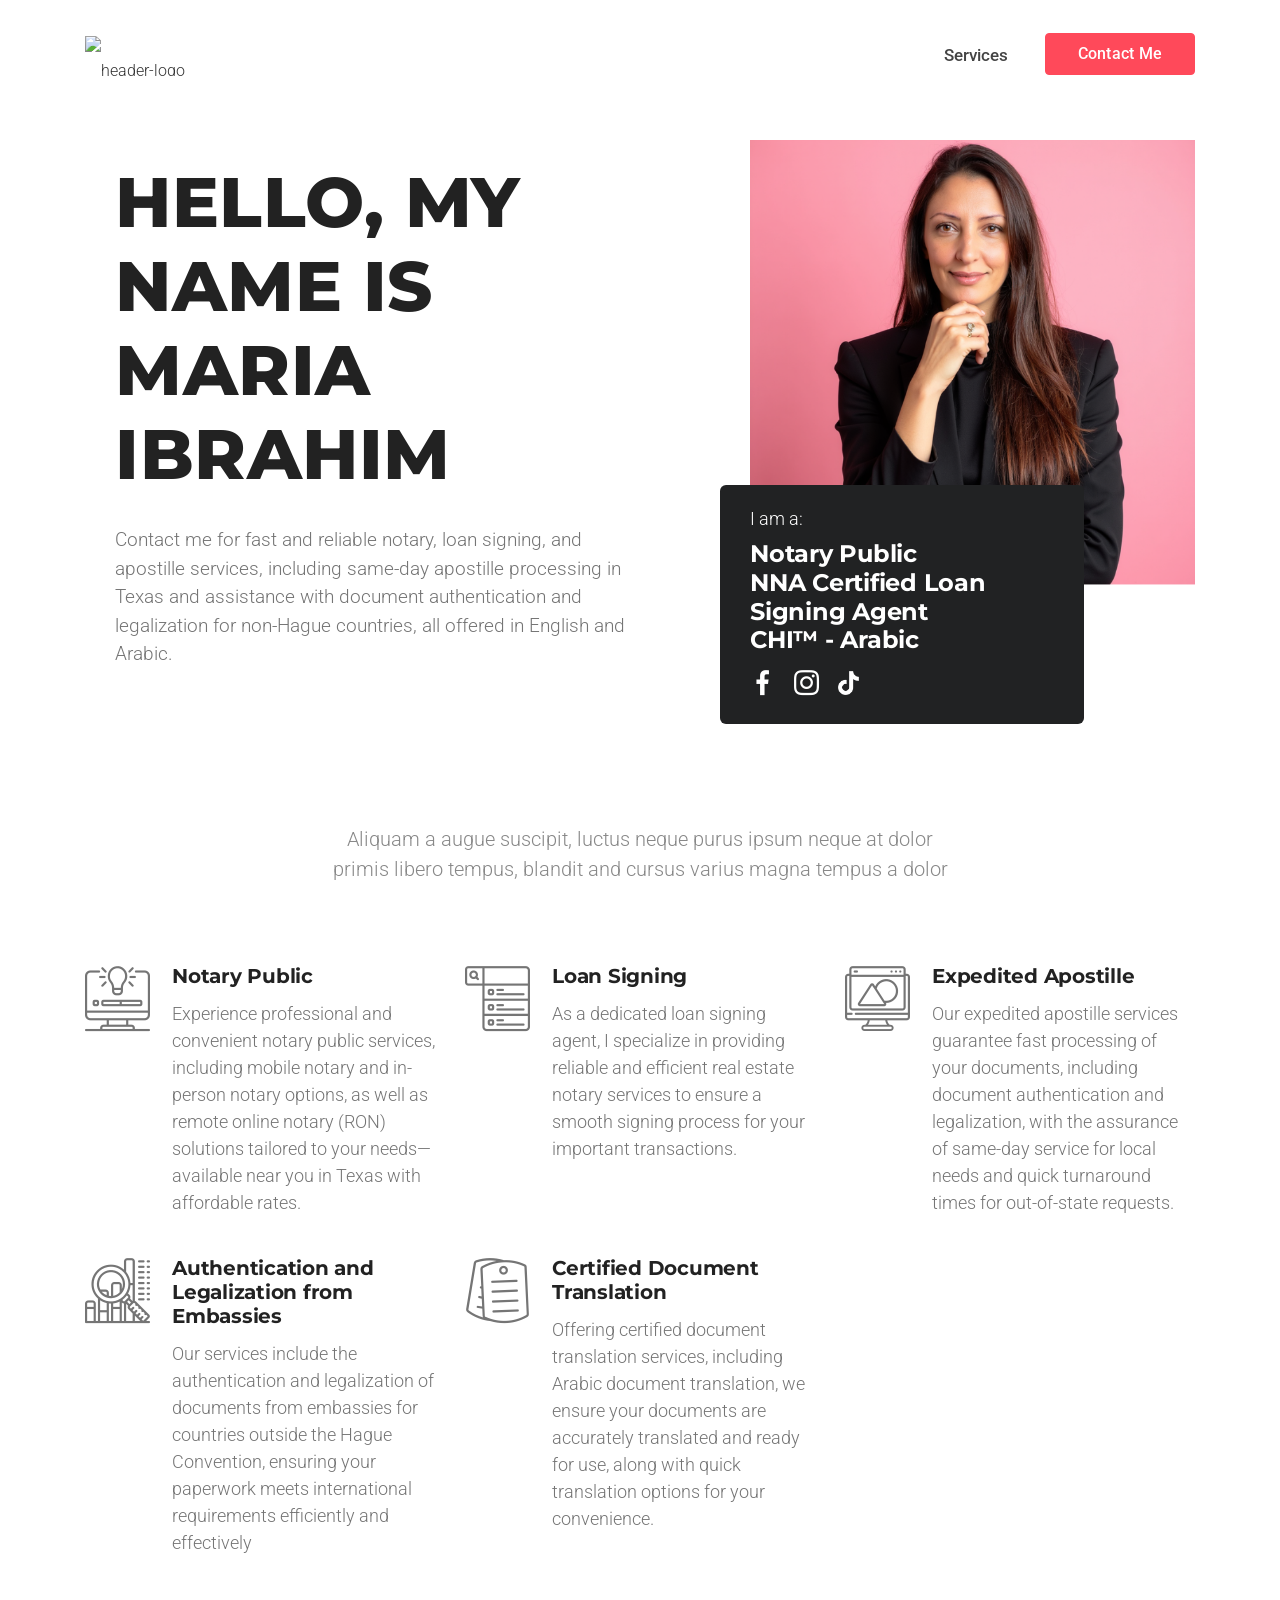
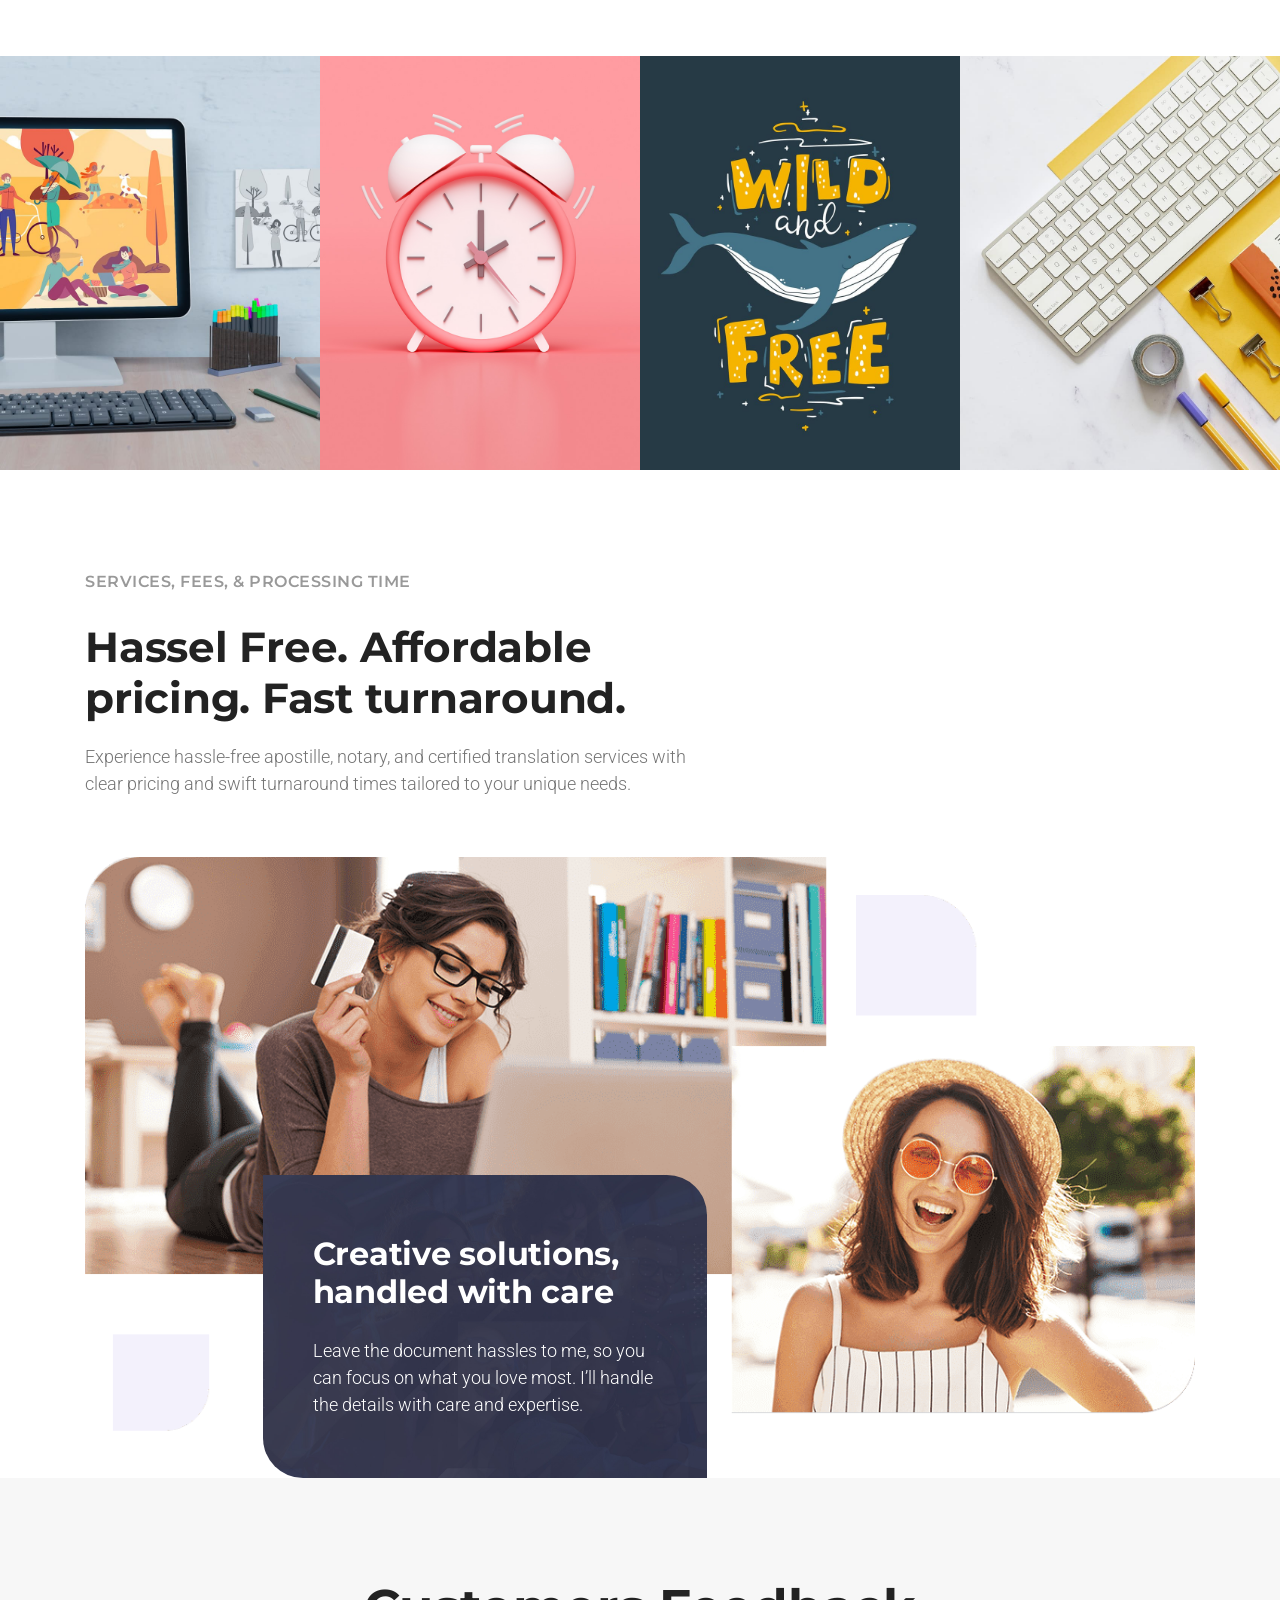
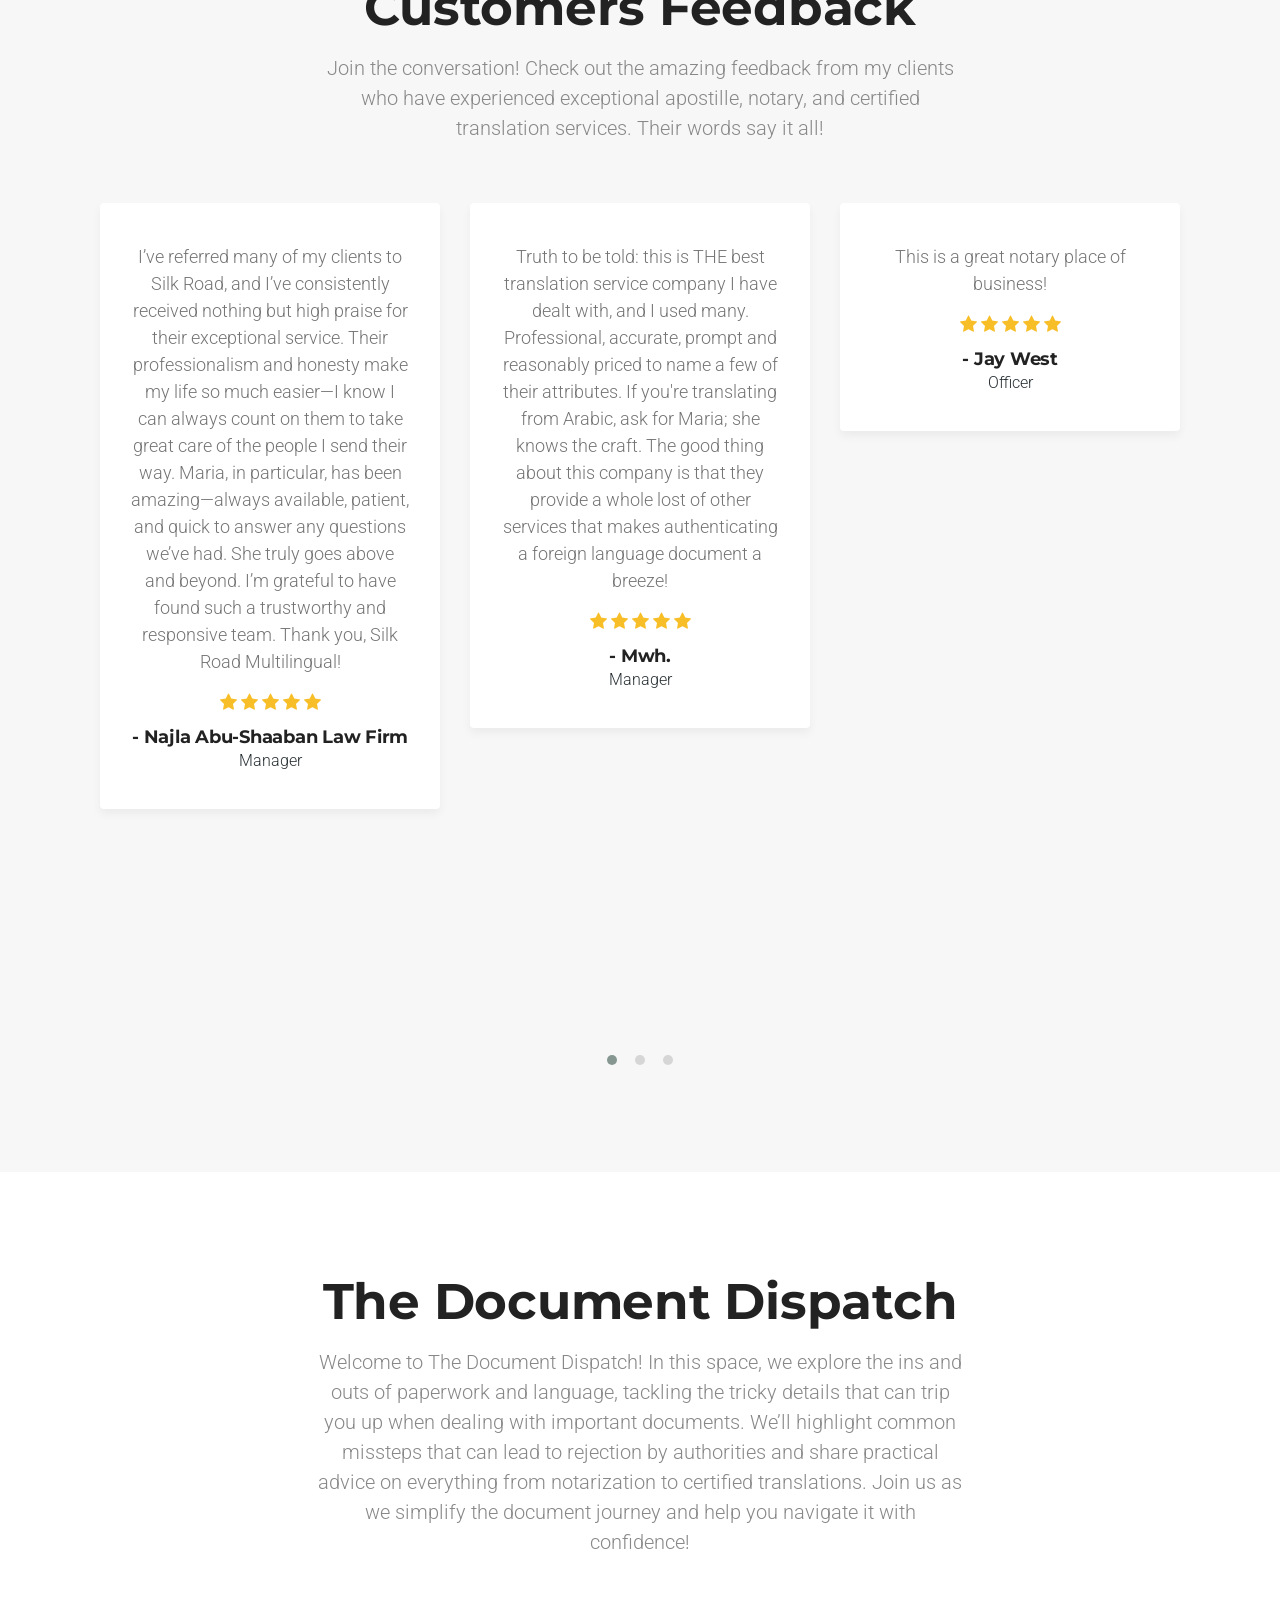
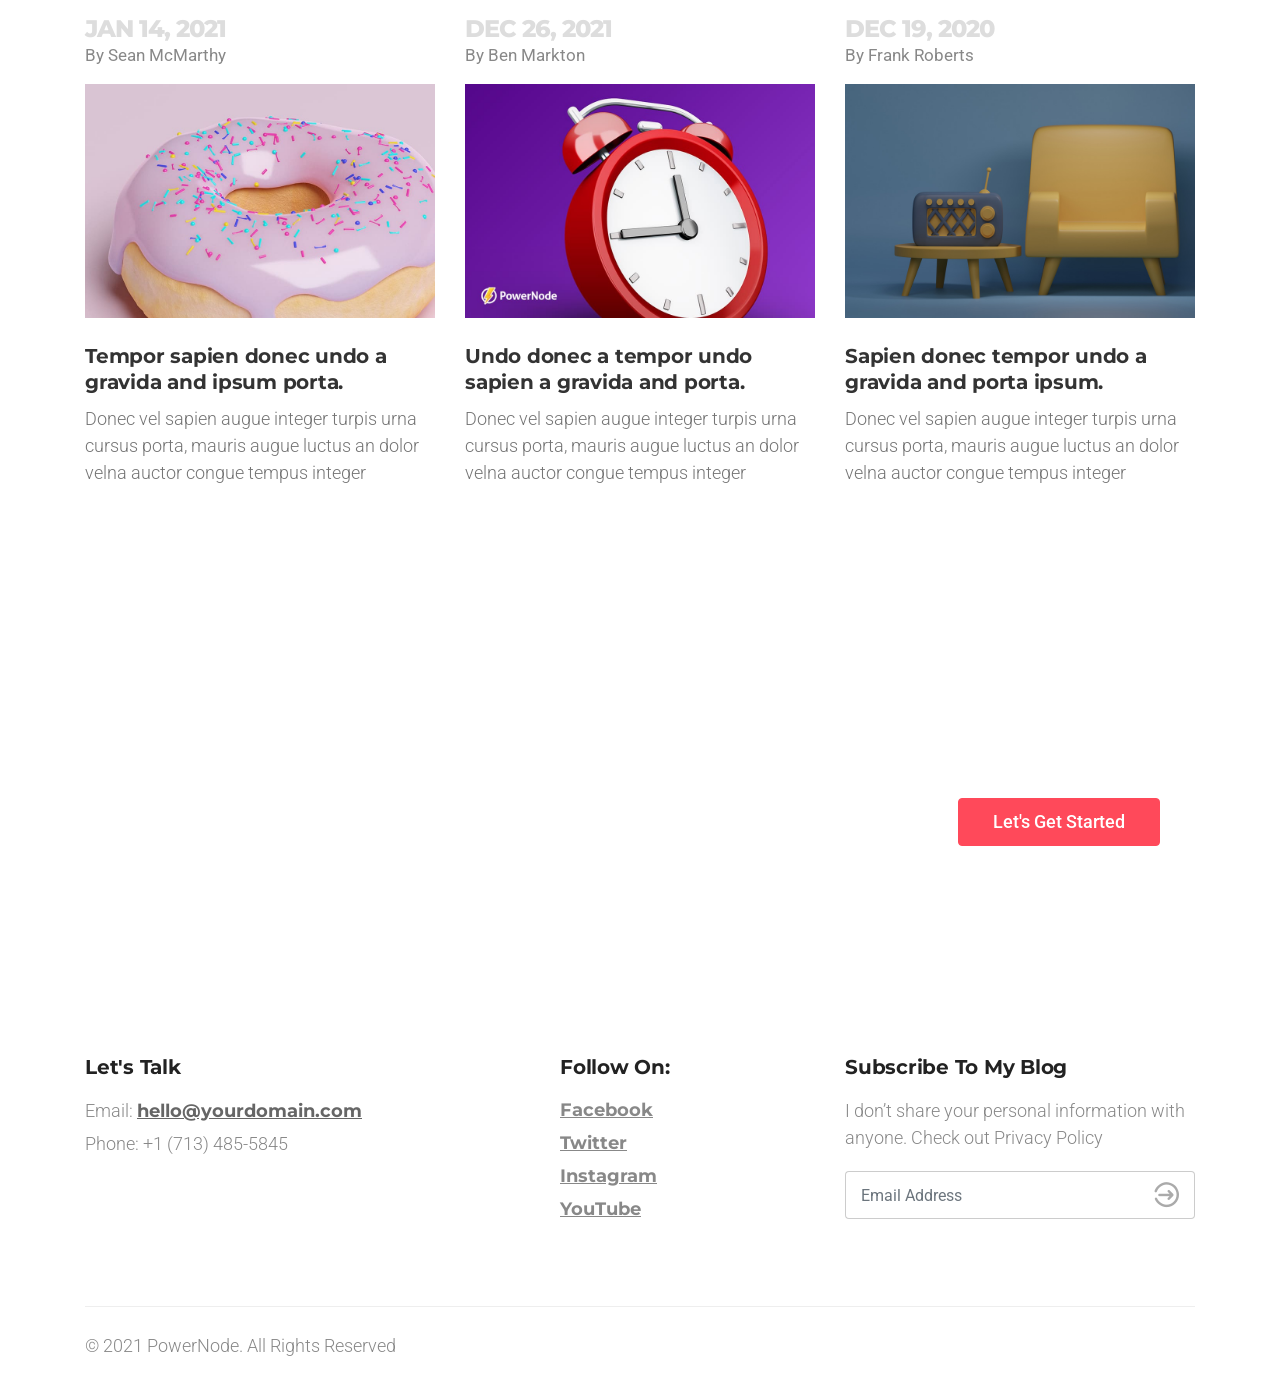
==== index.html @ fbe5c8ce "document dispatch" ====
<!DOCTYPE html>
<!-- PowerNode - Premium Multi-Purpose Landing Page Template design by Jthemes (http://www.jthemes.net) -->
<!--[if lt IE 7 ]><html class="ie ie6" lang="en"> <![endif]-->
<!--[if IE 7 ]><html class="ie ie7" lang="en"> <![endif]-->
<!--[if IE 8 ]><html class="ie ie8" lang="en"> <![endif]-->
<!--[if (gte IE 9)|!(IE)]><!-->
<html lang="en">



	<head>

		<meta charset="utf-8">
		<meta http-equiv="X-UA-Compatible" content="IE=edge"/>
		<meta name="author" content="Jthemes"/>	
		<meta name="description" content="PowerNode - Premium Multi-Purpose Landing Page Template"/>
		<meta name="keywords" content="HTML5 template, Jthemes, Multi-Purpose, Startup, One Page, Landing, Business, Creative, Corporate, Agency Template, Project, Mobile App">	
		<meta name="viewport" content="width=device-width, initial-scale=1.0"/>
				
  		<!-- SITE TITLE -->
		<title>PowerNode - Premium Multi-Purpose Landing Page Template</title>
							
		<!-- FAVICON AND TOUCH ICONS -->
		<link rel="shortcut icon" href="images/icon.png" type="image/x-icon">
		<link rel="icon" href="images/icon.png" type="image/x-icon">
		<link rel="apple-touch-icon" sizes="152x152" href="images/icon_152x152.png">
		<link rel="apple-touch-icon" sizes="120x120" href="images/icon_120x120.png">
		<link rel="apple-touch-icon" sizes="76x76" href="images/icon_76x76.png">
		<link rel="apple-touch-icon" href="images/icon.png">
		<link rel="icon" href="images/icon.png" type="image/x-icon">

		<!-- GOOGLE FONTS -->
		<link href="https://fonts.googleapis.com/css2?family=Roboto:wght@300;400;500;700;900&display=swap" rel="stylesheet">
		<link href="https://fonts.googleapis.com/css2?family=Montserrat:wght@400;500;700;800;900&display=swap" rel="stylesheet">

		<!-- BOOTSTRAP CSS -->
		<link href="css/bootstrap.min.css" rel="stylesheet">
				
		<!-- FONT ICONS -->
		<link href="css/flaticon.css" rel="stylesheet">

		<!-- PLUGINS STYLESHEET -->
		<link href="css/menu.css" rel="stylesheet">	
		<link id="effect" href="css/dropdown-effects/fade-down.css" media="all" rel="stylesheet">
		<link href="css/magnific-popup.css" rel="stylesheet">	
		<link href="css/owl.carousel.min.css" rel="stylesheet">
		<link href="css/flexslider.css" rel="stylesheet">
		<link href="css/slick.css" rel="stylesheet">
		<link href="css/slick-theme.css" rel="stylesheet">
		<link href="css/owl.theme.default.min.css" rel="stylesheet">

		<!-- TEMPLATE CSS -->
		<!-- <link href="css/azure-theme.css" rel="stylesheet">     -->
		<!-- <link href="css/blue-theme.css" rel="stylesheet">      -->		
		<!-- <link href="css/brown-theme.css" rel="stylesheet">     -->	
		<!-- <link href="css/dimgreen-theme.css" rel="stylesheet">  -->	
		<!-- <link href="css/olive-theme.css" rel="stylesheet">     -->
		<!-- <link href="css/orange-theme.css" rel="stylesheet">    -->
		<!-- <link href="css/purple-theme.css" rel="stylesheet">    -->	
		<!-- <link href="css/red-theme.css" rel="stylesheet">       -->	
		<link href="css/rose-theme.css" rel="stylesheet">
		<!-- <link href="css/royalblue-theme.css" rel="stylesheet"> -->
		<!-- <link href="css/skyblue-theme.css" rel="stylesheet">   -->
		<!-- <link href="css/violet-theme.css" rel="stylesheet">    -->
		<!-- <link href="css/yellow-theme.css" rel="stylesheet">    -->

		<!-- ON SCROLL ANIMATION -->
		<link href="css/animate.css" rel="stylesheet">

		<!-- RESPONSIVE CSS -->
		<link href="css/responsive.css" rel="stylesheet">
	
	</head>




	<body>




		<!-- PRELOADER SPINNER
		============================================= -->		
		<div id="loader-wrapper"><div id="loader"></div></div>




		<!-- PAGE CONTENT
		============================================= -->	
		<div id="page" class="page">




			<!-- HEADER
			============================================= -->
			<header id="header" class="header tra-menu navbar-dark">
				<div class="header-wrapper">


					<!-- MOBILE HEADER -->
				    <div class="wsmobileheader clearfix">	  	
				    	<span class="smllogo"><img src="images/SRM_logo.png" alt="mobile-logo"/></span>
				    	<a id="wsnavtoggle" class="wsanimated-arrow"><span></span></a>	
				 	</div>


				 	<!-- NAVIGATION MENU -->
				  	<div class="wsmainfull menu clearfix">
	    				<div class="wsmainwp clearfix">


	    					<!-- HEADER LOGO -->
	    					<div class="desktoplogo"><a href="#" class="logo-black"><img src="images/SRM_logo.png" alt="header-logo"></a></div>
	    					<div class="desktoplogo"><a href="#" class="logo-white"><img src="images/SRM_logo.png" alt="header-logo"></a></div>


	    					<!-- MAIN MENU -->
	      					<nav class="wsmenu clearfix">
	        					<ul class="wsmenu-list nav-theme-hover">


	        						<!-- SIMPLE NAVIGATION LINK -->
							    	<li class="nl-simple" aria-haspopup="true"><a href="#features-2">Services</a></li>


<!--								    &lt;!&ndash; SIMPLE NAVIGATION LINK &ndash;&gt;-->
<!--							    	<li class="nl-simple" aria-haspopup="true"><a href="#gallery-4">Projects</a></li>-->


<!--							    	&lt;!&ndash; PAGES &ndash;&gt;-->
<!--						          	<li aria-haspopup="true"><a href="#">Pages <span class="wsarrow"></span></a>-->
<!--	            						<div class="wsmegamenu clearfix">-->
<!--	             							<div class="container">-->
<!--	               								<div class="row">-->

<!--	               									&lt;!&ndash; MEGAMENU LINKS &ndash;&gt;-->
<!--	               									<ul class="col-lg-3 col-md-12 col-xs-12 link-list">-->
<!--									                    <li><a href="about.html">About Us Page</a></li>-->
<!--									                    <li><a href="services-1.html">Our Services v1</a></li>-->
<!--									                    <li><a href="services-2.html">Our Services v2</a></li>-->
<!--									                    <li><a href="service-details-design.html">Service Details #1</a></li>-->
<!--									                    <li><a href="service-details.html">Service Details #2</a></li>                         -->
<!--									                </ul>-->

<!--									                &lt;!&ndash; MEGAMENU LINKS &ndash;&gt;-->
<!--	               									<ul class="col-lg-3 col-md-12 col-xs-12 link-list">-->
<!--	               										<li><a href="service-details-constr.html">Service Details #3</a></li>-->
<!--									                    <li><a href="service-details-handyman.html">Service Details #4</a></li>	-->
<!--									                    <li><a href="gallery-1.html">Our Projects v1</a></li>							          -->
<!--									                    <li><a href="gallery-2.html">Our Projects v2</a></li>-->
<!--									                    <li><a href="project-details-1.html">Project Details v1</a></li>                    -->
<!--									                </ul>-->

<!--									                &lt;!&ndash; MEGAMENU LINKS &ndash;&gt;-->
<!--	               									<ul class="col-lg-3 col-md-12 col-xs-12 link-list">-->
<!--									                    <li><a href="project-details-2.html">Project Details v2</a></li>-->
<!--									                    <li><a href="team.html">Meet The Team</a></li>				                 -->
<!--									                    <li><a href="pricing.html">Pricing Packages</a></li>-->
<!--									                    <li><a href="customers.html">Our Customers</a></li> -->
<!--									                    <li><a href="faqs.html">FAQs Page</a></li>-->
<!--									                </ul>-->

<!--									                &lt;!&ndash; MEGAMENU LINKS &ndash;&gt;-->
<!--	               									<ul class="col-lg-3 col-md-12 col-xs-12 link-list">-->
<!--									                    <li><a href="blog-listing-1.html">Blog Listing Sidebar</a></li>-->
<!--									                    <li><a href="blog-listing-2.html">Blog Listing Modern</a></li>-->
<!--									                    <li><a href="single-post.html">Single Blog Post</a></li>					              -->
<!--									                    <li><a href="contacts.html">Contact Us</a></li>-->
<!--									                    <li><a href="terms.html">Terms & Privacy</a></li> 						-->
<!--									                </ul>-->
<!--									                -->
<!--								                </div>  &lt;!&ndash; End row &ndash;&gt;	-->
<!--								            </div>  &lt;!&ndash; End container &ndash;&gt;	-->
<!--								        </div>  &lt;!&ndash; End wsmegamenu &ndash;&gt;	-->
<!--								    </li>	&lt;!&ndash; END PAGES &ndash;&gt;-->


<!--						          	&lt;!&ndash; MEGAMENU &ndash;&gt;-->
<!--						          	<li aria-haspopup="true"><a href="#">Mega Menu <span class="wsarrow"></span></a>-->
<!--	            						<div class="wsmegamenu clearfix">-->
<!--	             							<div class="container">-->
<!--	               								<div class="row">-->


<!--	               									&lt;!&ndash; MEGAMENU QUICK LINKS &ndash;&gt;-->
<!--													<div class="col-md-12 col-lg-3">-->

<!--														&lt;!&ndash; Title &ndash;&gt;-->
<!--														<h3 class="title">Best Solutions:</h3>  -->

<!--		               									<ul class="link-list clearfix">   						                    -->
<!--										                    <li class="fst-li"><a href="#">Sagittis congue augue egestas volutpat egestas magna</a></li>-->
<!--										                    <li><a href="#">Quisque eu tristique neque undo blandit tristique justo</a></li>-->
<!--										                    <li><a href="#">Tincidunt massa porttitor justo suscipit undo magna</a></li>-->
<!--										                    <li><a href="#">Duis fermentum massa in augue convallis blandit quisque</a></li>-->
<!--										                    <li><a href="#">In at mauris vitae nisl convallis porta at vitae porttitor</a></li>	-->
<!--										                </ul>-->

<!--										            </div>	&lt;!&ndash; END MEGAMENU QUICK LINKS &ndash;&gt;-->


<!--									                &lt;!&ndash; MEGAMENU FEATURED NEWS &ndash;&gt;-->
<!--									                <div class="col-md-12 col-lg-5">-->

<!--									                	&lt;!&ndash; Title &ndash;&gt;-->
<!--									                    <h3 class="title">Featured News:</h3>-->

<!--									                    &lt;!&ndash; Image &ndash;&gt;-->
<!--									                    <div class="fluid-width-video-wrapper mb-15"><img src="images/blog/featured-news.jpg" alt="featured-news" /></div>-->

<!--									                    &lt;!&ndash; Text &ndash;&gt;-->
<!--									                    <h6 class="h6-md">-->
<!--									                    	<a href="single-post.html">Mauris consequat tortor fermentum</a>-->
<!--									                    </h6>-->

<!--									                    &lt;!&ndash; Text &ndash;&gt;-->
<!--									                    <p class="wsmwnutxt">Porta semper lacus cursus, feugiat primis ultrice in ligula risus auctor-->
<!--									                       tempus feugiat dolor impedit magna...-->
<!--									                    </p>-->

<!--									                </div>	&lt;!&ndash; END MEGAMENU FEATURED NEWS &ndash;&gt;-->


<!--									                &lt;!&ndash; MEGAMENU LATEST NEWS &ndash;&gt;-->
<!--									                <div class="col-md-12 col-lg-4">-->

<!--									                	&lt;!&ndash; Title &ndash;&gt;-->
<!--	                    								<h3 class="title">Latest News:</h3>-->

<!--	                    								&lt;!&ndash; Latest News &ndash;&gt;-->
<!--	                    								<ul class="latest-news">-->
<!--										-->
<!--															&lt;!&ndash; Post #1 &ndash;&gt;-->
<!--															<li class="clearfix d-flex align-items-center">-->

<!--																&lt;!&ndash; Image &ndash;&gt;-->
<!--																<img class="img-fluid" src="images/blog/latest-post-1.jpg" alt="blog-post-preview" />-->

<!--																&lt;!&ndash; Text &ndash;&gt;-->
<!--																<div class="post-summary">-->
<!--																	<a href="single-post.html">Etiam sapien risus ante auctor tempus an accumsan...</a>-->
<!--																	<p>18 hours ago</p>-->
<!--																</div>-->

<!--															</li>-->
<!--															-->
<!--															&lt;!&ndash; Post #2 &ndash;&gt;-->
<!--															<li class="clearfix d-flex align-items-center">-->

<!--																&lt;!&ndash; Image &ndash;&gt;-->
<!--																<img class="img-fluid" src="images/blog/latest-post-2.jpg" alt="blog-post-preview" />-->

<!--																&lt;!&ndash; Text &ndash;&gt;-->
<!--																<div class="post-summary">-->
<!--																	<a href="single-post.html">Blandit tempor sapien ipsum, porta risus auctor justo...-->
<!--																	</a>-->
<!--																	<p>Feb 17, 2020</p>-->
<!--																</div>-->

<!--															</li>-->
<!--															-->
<!--															&lt;!&ndash; Post #3 &ndash;&gt;-->
<!--															<li class="clearfix d-flex align-items-center">-->

<!--																&lt;!&ndash; Image &ndash;&gt;-->
<!--																<img class="img-fluid" src="images/blog/latest-post-3.jpg" alt="blog-post-preview" />-->

<!--																&lt;!&ndash; Text &ndash;&gt;-->
<!--																<div class="post-summary">-->
<!--																	<a href="single-post.html">Cursus risus an auctor risus laoreet undo auctor varius...</a>-->
<!--																	<p>Feb 07, 2020</p>-->
<!--																</div>-->

<!--															</li>-->
<!--														</ul>-->
<!--	                    							</div>	&lt;!&ndash; END MEGAMENU LATEST NEWS &ndash;&gt;-->

<!--									                -->
<!--								                </div>  &lt;!&ndash; End row &ndash;&gt;	-->
<!--								            </div>  &lt;!&ndash; End container &ndash;&gt;	-->
<!--								        </div>  &lt;!&ndash; End wsmegamenu &ndash;&gt;	-->
<!--								    </li>	&lt;!&ndash; END MEGAMENU &ndash;&gt;-->


<!--							    	&lt;!&ndash; SIMPLE NAVIGATION LINK &ndash;&gt; -->
<!--							    	<li class="nl-simple" aria-haspopup="true"><a href="#blog-2">Blog</a></li>-->


							    	<!-- HEADER CALL BUTTON 
							    	<li class="nl-simple header-phone ico-25" aria-haspopup="true">
							    		<a href="tel:123456789">
							    			<span class="flaticon-phone-call bg-white theme-color"></span>+1 (713) 485-5845
							    		</a>
							    	</li> -->


								    <!-- HEADER BUTTON -->
								    <li class="nl-simple" aria-haspopup="true">
								    	<a href="#footer-6" class="btn btn-theme tra-grey-hover last-link">Contact Me</a>
								    </li> 


								    <!-- HEADER SOCIAL LINKS 														
									<li class="nl-simple white-color header-socials ico-20 clearfix" aria-haspopup="true">
										<span><a href="#" class="ico-facebook"><span class="flaticon-facebook"></span></a></span>
										<span><a href="#" class="ico-twitter"><span class="flaticon-twitter"></span></a></span>
										<span><a href="#" class="ico-instagram"><span class="flaticon-instagram"></span></a></span>
										<span><a href="#" class="ico-dribbble"><span class="flaticon-dribbble"></span></a></span>	
									</li> -->


	        					</ul>
	        				</nav>	<!-- END MAIN MENU -->


	    				</div>
	    			</div>	<!-- END NAVIGATION MENU -->


				</div>     <!-- End header-wrapper -->
			</header>	<!-- END HEADER -->




			<!-- HERO-26
			============================================= -->	
			<section id="hero-26" class="hero-section division">
				<div class="container">							
					<div class="row d-flex align-items-center">

						
						<!-- HERO TEXT -->
						<div class="col-md-7 col-lg-7">
							<div class="hero-26-txt pc-30 wow fadeInUp" data-wow-delay="0.6s">

								<h2 class="h2-title-sm">Hello, my name is Maria <br> Ibrahim</h2>

								<!-- Text -->
								<p class="p-lg grey-color">Contact me for fast and reliable notary, loan signing,
									and apostille services, including same-day apostille processing in Texas
									and assistance with document authentication and legalization for non-Hague countries,
									all offered in English and Arabic.
								</p>
							</div>
						</div>


						<!-- HERO IMAGE -->
						<div class="col-md-5 col-lg-5">	
							<div class="hero-26-img rel text-center wow fadeInLeft" data-wow-delay="0.6s">

								<!-- Image -->
								<img class="img-fluid" src="images/MariaIbrahim.png" alt="hero-image">

								<!-- Image Data -->
								<div class="hero-26-data text-left white-color bg-deepdark radius-06"> 

									<p class="p-md">I am a:</p>
									<h5 class="h5-md">Notary Public<br>
										NNA Certified Loan Signing Agent<br>
										CHI™ - Arabic</h5>

									<ul class="clearfix ico-25">								
										<li>
											<a href="https://www.facebook.com/people/Silk-Road-Multilingual/100091849350907/"
											   class="ico-facebook">
												<span class="flaticon-facebook-1"></span>
											</a>
										</li>
										<li>
											<a href="https://www.instagram.com/silk_road_multilingual/"
											   class="ico-instagram">
												<span class="flaticon-instagram"></span>
											</a>
										</li>
										<li>
											<a href="https://www.tiktok.com/@silkroadmultilingual.us" class="ico-tiktok">
												<img src="images/ico-tiktok.png" alt="TikTok"/>
											</a>
										</li>
									</ul>
								</div>

							</div>
						</div>	
						

					</div>	  <!-- End row -->
				</div>	   <!-- End container -->
			</section>	<!-- END HERO-26-->	




			<!-- FEATURES-2
			============================================= -->
			<section id="features-2" class="wide-60 features-section division">
				<div class="container">


					<!-- SECTION TITLE -->	
					<div class="row">	
						<div class="col-lg-10 offset-lg-1">
							<div class="section-title text-center mb-80">		

								<!-- Text -->	
								<p class="p-xl">Aliquam a augue suscipit, luctus neque purus ipsum neque at dolor primis libero
							       tempus, blandit and cursus varius magna tempus a dolor
								</p>
									
							</div>	
						</div>
					</div>


			 		<!-- FEATURES-2 WRAPPER -->
			 		<div class="fbox-2-wrapper">
			 			<div class="row">


			 				<!--  FEATURE BOX #1 -->
							<div class="col-md-6 col-lg-4">
								<div class="fbox-2 mb-40 wow fadeInUp" data-wow-delay="0.4s">

									<!-- Icon -->
									<div class="fbox-ico ico-65 grey-color"><span class="flaticon-monitor"></span></div>

									<!-- Text -->
									<div class="fbox-txt">
										<!--<h5 class="h5-xs">Web Development</h5>-->
										<h5 class="h5-xs">Notary Public</h5>
										<p class="p-md grey-color">
											<!--Ligula risus auctor tempus dolor feugiat lacinia purus ipsum undo primis-->
											<!--suscipit and donec-->
											Experience professional and convenient notary public services, including mobile notary and in-person notary options,
											as well as remote online notary (RON) solutions tailored to your needs—available near you in Texas with affordable rates.
										</p>
									</div>

								</div>
							</div>


							<!-- FEATURE BOX #2 -->
							<div class="col-md-6 col-lg-4">
								<div class="fbox-2 mb-40 wow fadeInUp" data-wow-delay="0.6s">

									<!-- Icon -->
									<div class="fbox-ico ico-65 grey-color"><span class="flaticon-search-bar"></span></div>

									<!-- Text -->
									<div class="fbox-txt">
										<!--<h5 class="h5-xs">Digital Marketing</h5>-->
										<h5 class="h5-xs">Loan Signing</h5>
										<p class="p-md grey-color">
											<!--Ligula risus auctor tempus dolor feugiat lacinia purus ipsum undo primis-->
											<!--suscipit and donec-->
											As a dedicated loan signing agent, I specialize in providing reliable and efficient real estate notary
											services to ensure a smooth signing process for your important transactions.
										</p>
									</div>

								</div>
							</div>
								
								
							<!-- FEATURE BOX #3 -->
							<div class="col-md-6 col-lg-4">
								<div class="fbox-2 mb-40 wow fadeInUp" data-wow-delay="0.8s">

									<!-- Icon -->
									<div class="fbox-ico ico-65 grey-color"><span class="flaticon-design-software"></span></div>

									<!-- Text -->
									<div class="fbox-txt">
										<!--<h5 class="h5-xs">UI/UX Design</h5>-->
										<h5 class="h5-xs">Expedited Apostille</h5>
										<p class="p-md grey-color">
											<!--Ligula risus auctor tempus dolor feugiat lacinia purus ipsum undo primis-->
											<!--suscipit and donec-->
											Our expedited apostille services guarantee fast processing of your documents, including document authentication and legalization,
											with the assurance of same-day service for local needs and quick turnaround times for out-of-state requests.
										</p>
									</div>

								</div>
							</div>
									
									
							<!-- FEATURE BOX #4 -->
							<div class="col-md-6 col-lg-4">
								<div class="fbox-2 mb-40 wow fadeInUp" data-wow-delay="1s">

									<!-- Icon -->
									<div class="fbox-ico ico-65 grey-color"><span class="flaticon-bar-chart"></span></div>

									<!-- Text -->
									<div class="fbox-txt">
										<!--<h5 class="h5-xs">SEO Optimization</h5>-->
										<h5 class="h5-xs">Authentication and Legalization from Embassies</h5>
										<p class="p-md grey-color">
											<!--Ligula risus auctor tempus dolor feugiat lacinia purus ipsum undo primis
	                                           suscipit and donec-->
											Our services include the authentication and legalization of documents from embassies for countries outside the Hague Convention,
											ensuring your paperwork meets international requirements efficiently and effectively
										</p>
									</div>

								</div>
							</div>	


							<!-- FEATURE BOX #5 -->
							<div class="col-md-6 col-lg-4">
								<div class="fbox-2 mb-40 wow fadeInUp" data-wow-delay="1.2s">

									<!-- Icon -->
									<div class="fbox-ico ico-65 grey-color"><span class="flaticon-dog-tag"></span></div>

									<!-- Text -->
									<div class="fbox-txt">
										<!--<h5 class="h5-xs">Brand Identity</h5>-->
										<h5 class="h5-xs">Certified Document Translation</h5>
										<p class="p-md grey-color">
											<!--Ligula risus auctor tempus dolor feugiat lacinia purus ipsum undo primis-->
											<!--suscipit and donec-->
											Offering certified document translation services, including Arabic document translation, we ensure your documents are accurately translated and ready for use, along with quick translation options for your convenience.
										</p>
									</div>

								</div>
							</div>


							<!-- FEATURE BOX #6 -->
<!--							<div class="col-md-6 col-lg-4">-->
<!--								<div class="fbox-2 mb-40 wow fadeInUp" data-wow-delay="1.4s">-->
<!--									-->
<!--									&lt;!&ndash; Icon &ndash;&gt;-->
<!--									<div class="fbox-ico ico-65 grey-color"><span class="flaticon-presentation"></span></div> -->

<!--									&lt;!&ndash; Text &ndash;&gt;-->
<!--									<div class="fbox-txt">-->
<!--										<h5 class="h5-xs">Market Analysis</h5>-->
<!--										<p class="p-md grey-color">Ligula risus auctor tempus dolor feugiat lacinia purus ipsum undo primis -->
<!--										   suscipit and donec -->
<!--										</p>-->
<!--									</div>-->
<!--																																					-->
<!--								</div>							-->
<!--							</div>	-->


			 			</div>	 <!-- End row -->
			 		</div>	 <!-- END FEATURES-2 WRAPPER -->	


			 	</div>	   <!-- End container -->		
			</section>	<!-- END FEATURES-2 -->




			<!-- GALLERY-4
			============================================= -->
			<section id="gallery-4" class="gallery-section division">


				<!-- GALLERY-4 IMAGES WRAPPER -->
				<div class="row gallery-4-wrapper">	


					<!-- IMAGE #1 -->
					<div class="col-sm-6 col-lg-3">
						<div id="img-4-1" class="gallery-image">
							<div class="hover-overlay">	

								<!-- Image -->
								<img class="img-fluid" src="images/gallery/img-29.jpg" alt="gallery-image" />			
								<div class="item-overlay"></div>

								<!-- Project Meta -->
								<div class="project-meta white-color">

									<div class="project-meta-txt">

										<!-- Project Meta -->
										<span>UI, Interaction Design</span>

										<h6 class="h6-md txt-upcase">Mockup PSD Image</h6>

										<!-- Project Rating -->
										<div class="project-rating white-color clearfix">
											<span class="flaticon-star"></span>
											<span class="flaticon-star"></span>
											<span class="flaticon-star"></span>
											<span class="flaticon-star"></span>
											<span class="flaticon-star-half-empty"></span>
											<span>(26)</span>
										</div>

									</div>

									<!-- Project Link -->
									<div class="project-link">
										<a href="project-details-1.html"><span class="flaticon-right-arrow"></span></a>
									</div>

								</div>

							</div>
						</div>
					</div>	<!-- END IMAGE #1 -->


					<!-- IMAGE #2 -->
					<div class="col-sm-6 col-lg-3">
						<div id="img-4-2" class="gallery-image">
							<div class="hover-overlay">	

								<!-- Image -->
								<img class="img-fluid" src="images/gallery/img-27.jpg" alt="gallery-image" />			
								<div class="item-overlay"></div>

								<!-- Project Meta -->
								<div class="project-meta white-color">

									<div class="project-meta-txt">

										<!-- Project Meta -->
										<span>UI, Interaction Design</span>

										<h6 class="h6-md txt-upcase">Mockup PSD Image</h6>

										<!-- Project Rating -->
										<div class="project-rating white-color clearfix">
											<span class="flaticon-star"></span>
											<span class="flaticon-star"></span>
											<span class="flaticon-star"></span>
											<span class="flaticon-star"></span>
											<span class="flaticon-star-half-empty"></span>
											<span>(26)</span>
										</div>

									</div>

									<!-- Project Link -->
									<div class="project-link">
										<a href="project-details-1.html"><span class="flaticon-right-arrow"></span></a>
									</div>

								</div>

							</div>
						</div>
					</div>	<!-- END IMAGE #2 -->


					<!-- IMAGE #3 -->
					<div class="col-sm-6 col-lg-3">
						<div id="img-4-3" class="gallery-image">
							<div class="hover-overlay">	

								<!-- Image -->
								<img class="img-fluid" src="images/gallery/img-28.jpg" alt="gallery-image" />			
								<div class="item-overlay"></div>

								<!-- Project Meta -->
								<div class="project-meta white-color">

									<div class="project-meta-txt">

										<!-- Project Meta -->
										<span>UI, Interaction Design</span>

										<h6 class="h6-md txt-upcase">Mockup PSD Image</h6>

										<!-- Project Rating -->
										<div class="project-rating white-color clearfix">
											<span class="flaticon-star"></span>
											<span class="flaticon-star"></span>
											<span class="flaticon-star"></span>
											<span class="flaticon-star"></span>
											<span class="flaticon-star-half-empty"></span>
											<span>(26)</span>
										</div>

									</div>

									<!-- Project Link -->
									<div class="project-link">
										<a href="project-details-1.html"><span class="flaticon-right-arrow"></span></a>
									</div>

								</div>

							</div>
						</div>
					</div>	<!-- END IMAGE #3 -->


					<!-- IMAGE #4 -->
					<div class="col-sm-6 col-lg-3">
						<div id="img-4-4" class="gallery-image">
							<div class="hover-overlay">	

								<!-- Image -->
								<img class="img-fluid" src="images/gallery/img-30.jpg" alt="gallery-image" />			
								<div class="item-overlay"></div>

								<!-- Project Meta -->
								<div class="project-meta white-color">

									<div class="project-meta-txt">

										<!-- Project Meta -->
										<span>UI, Interaction Design</span>

										<h6 class="h6-md txt-upcase">Mockup PSD Image</h6>

										<!-- Project Rating -->
										<div class="project-rating white-color clearfix">
											<span class="flaticon-star"></span>
											<span class="flaticon-star"></span>
											<span class="flaticon-star"></span>
											<span class="flaticon-star"></span>
											<span class="flaticon-star-half-empty"></span>
											<span>(26)</span>
										</div>

									</div>

									<!-- Project Link -->
									<div class="project-link">
										<a href="project-details-1.html"><span class="flaticon-right-arrow"></span></a>
									</div>

								</div>

							</div>
						</div>
					</div>	<!-- END IMAGE #4 -->

							
				</div>	 <!-- END GALLERY-4 IMAGES WRAPPER -->


			</section>	<!-- END GALLERY-4 -->




			<!-- CONTENT-12
			============================================= -->
			<section id="content-12" class="pt-100 content-section division">
			 	<div class="container">


			 		<!-- TEXT BLOCK -->	
			 		<div class="row">
			 			<div class="col-md-11 col-lg-8 col-xl-7">
			 				<div class="txt-block">	

			 					<!-- Section ID -->
								<div class="section-id grey-color">SERVICES, FEES, & PROCESSING TIME</div>

								<!-- Title -->
								<!--<h3 class="h3-sm">Fresh ideas. Thoughtful design. Measurable results</h3>-->
								<h3 class="h3-sm">Hassel Free. Affordable pricing. Fast turnaround.</h3>

								<!-- Text -->
								<p class="p-md grey-color">
									<!--Aliqum  mullam blandit and tempor sapien gravida donec and ipsum porta justo. Velna-->
									<!--vitae auctor and congue magna nihil impedit ligula and risus mauris-->
									Experience hassle-free apostille, notary, and certified translation services with
									clear pricing and swift turnaround times tailored to your unique needs.
								</p>

							</div>
					 	</div>	
			 		</div>	


			 		<!-- IMAGE BLOCK -->
			 		<div class="row">
						<div class="col-md-12">
							<div class="img-block rel text-center">

								<!-- Image -->
								<img class="img-fluid" src="images/collage-girl.png" alt="content-image">

								<!-- Text Block -->
								<div class="content-12-txt bg-01 white-color">

									<!-- Title -->	
									<h4 class="h4-sm">Creative solutions, handled with care</h4>	

									<!-- Text -->
									<p class="p-md">Leave the document hassles to me, so you can focus on what you love most.
										I’ll handle the details with care and expertise.
									</p>	

								</div>

							</div>
						</div>
					</div>


			 	</div>      <!-- End container -->
			</section>	 <!-- END CONTENT-12 -->


			<!-- TESTIMONIALS-3
			============================================= -->
			<section id="reviews-3" class="bg-lightgrey wide-100 reviews-section division">
				<div class="container">


					<!-- SECTION TITLE -->
					<div class="row">
						<div class="col-lg-10 offset-lg-1">
							<div class="section-title text-center mb-60">

								<!-- Title 	-->
								<h2 class="h2-xs">Customers Feedback</h2>

								<!-- Text -->
								<p class="p-xl">
									<!--Aliquam a augue suscipit, luctus neque purus ipsum neque at dolor primis libero
	                                   tempus, blandit and cursus varius magna tempus a dolor-->
									Join the conversation!  Check out the amazing feedback from my clients who have experienced exceptional apostille, notary,
									and certified translation services. Their words say it all!
								</p>

							</div>
						</div>
					</div>


					<!-- TESTIMONIALS CONTENT -->
					<div class="row">
						<div class="col-md-12">
							<div class="owl-carousel owl-theme reviews-wrapper">


								<!-- TESTIMONIAL #1 -->
								<div class="review-3 radius-04">

									<!-- Testimonial Text -->
									<div class="review-3-txt">

										<!-- Text -->
										<p class="p-md grey-color">
											<!--Etiam sapien sem at sagittis congue an augue massa varius-->
											<!--egestas undo suscipit magna tempus undo aliquet-->
											I’ve referred many of my clients to Silk Road, and I’ve consistently received nothing but high praise for their exceptional service. Their professionalism and honesty make my life so much easier—I know I can always count on them to take great care of the people I send their way. Maria, in particular, has been amazing—always available, patient, and quick to answer any questions we’ve had.
											She truly goes above and beyond. I’m grateful to have found such a trustworthy and responsive team. Thank you, Silk Road Multilingual!
										</p>

										<!-- App Rating -->
										<div class="app-rating ico-20 yellow-color">
											<span class="flaticon-star"></span>
											<span class="flaticon-star"></span>
											<span class="flaticon-star"></span>
											<span class="flaticon-star"></span>
											<span class="flaticon-star"></span>
										</div>

										<!-- Testimonial Author -->
										<h6 class="h6-sm">- Najla Abu-Shaaban Law Firm</h6>
										<p class="p-sm">Manager</p>	

									</div>	

								</div>	<!-- END TESTIMONIAL #1 -->
						
						
								<!-- TESTIMONIAL #2 -->
								<div class="review-3 radius-04">

									<!-- Testimonial Text -->
									<div class="review-3-txt">

										<!-- Text -->
										<p class="p-md grey-color">
											<!--At sagittis congue augue undo egestas magna ipsum vitae purus-->
											<!--and ipsum primis suscipit-->
											Truth to be told: this is THE best translation service company I have dealt with, and I used many. Professional, accurate, prompt and reasonably priced to name a few of their attributes. If you're translating from Arabic, ask for Maria; she knows the craft.
											The good thing about this company is that they provide a whole lost of other services that makes authenticating a foreign language document a breeze!
										</p>

										<!-- App Rating -->
										<div class="app-rating ico-20 yellow-color">
											<span class="flaticon-star"></span>
											<span class="flaticon-star"></span>
											<span class="flaticon-star"></span>
											<span class="flaticon-star"></span>
											<span class="flaticon-star"></span>
										</div>

										<!-- Testimonial Author -->
										<!--<h6 class="h6-sm">- Wendy T.</h6>-->
										<h6 class="h6-sm">- Mwh.</h6>
										<p class="p-sm">Manager</p>

									</div>	

								</div>	<!-- END TESTIMONIAL #2 -->
						
						
								<!-- TESTIMONIAL #3 -->
								<div class="review-3 radius-04">

									<!-- Testimonial Text -->
									<div class="review-3-txt">

										<!-- Text -->
										<p class="p-md grey-color">
											<!--Mauris donec ociis magnis and sapien etiam sapien congue undo-->
											<!--augue pretium and ligula augue a lectus aenean magna-->
											This is a great notary place of business!
										</p>

										<!-- App Rating -->
										<div class="app-rating ico-20 yellow-color">
											<span class="flaticon-star"></span>
											<span class="flaticon-star"></span>
											<span class="flaticon-star"></span>
											<span class="flaticon-star"></span>
											<span class="flaticon-star"></span>
										</div>

										<!-- Testimonial Author -->
										<h6 class="h6-sm">- Jay West</h6>
										<p class="p-sm">Officer</p>

									</div>	

								</div>	<!-- END TESTIMONIAL #3 -->


								<!-- TESTIMONIAL #4 -->
								<div class="review-3 radius-04">

									<!-- Testimonial Text -->
									<div class="review-3-txt">

										<!-- Text -->
										<p class="p-md grey-color">
											<!--An augue in cubilia laoreet magna and suscipit egestas magna ipsum-->
											<!--purus ipsum and suscipit-->
											I received the best service with Maria—her passion and selflessness truly touched me. I am grateful for the above-and-beyond treatment, including the freshly brewed Arabian coffee—what an experience!
											With multiple years of experience in the service industry, I can confidently say that Maria’s genuine commitment to supporting her customers and her attention to detail really stood out.
											I highly recommend her service; she definitely deserves more than five stars!
										</p>

										<!-- App Rating -->
										<div class="app-rating ico-20 yellow-color">
											<span class="flaticon-star"></span>
											<span class="flaticon-star"></span>
											<span class="flaticon-star"></span>
											<span class="flaticon-star"></span>
											<span class="flaticon-star"></span>
										</div>

										<!-- Testimonial Author -->
										<!--<h6 class="h6-sm">- Scott Boxer</h6>-->
										<h6 class="h6-sm">- Tamirayehu Cherinet</h6>
										<p class="p-sm">Manager</p>

									</div>

								</div>	<!-- END TESTIMONIAL #4 -->
								
								
								<!-- TESTIMONIAL #5 -->
								<div class="review-3 radius-04">

									<!-- Testimonial Text -->
									<div class="review-3-txt">

										<!-- Text -->
										<p class="p-md grey-color">
											<!--Mauris donec magnis sapien undo etiam sapien and congue augue
	                                              egestas ultrice a vitae purus velna integer tempor congue-->
											“I entrusted my power of attorney to Silk Road Multilingual, and they exceeded all my expectations, completing the process in just 12 days. From notarization in their office to authentication by the Texas Secretary of State, submission at the Lebanese embassy, and its prompt return, the entire process was seamless. Maria managed every aspect, keeping me informed throughout and ensuring that my lawyer in Lebanon received the document without delay.
											Her remarkable professionalism, keen attention to detail, and genuine kindness truly set her apart. Additionally, the pricing was very reasonable compared to other services I considered. I wholeheartedly recommend Silk Road to anyone seeking exceptional efficiency and quality
										</p>

										<!-- App Rating -->
										<div class="app-rating ico-20 yellow-color">
											<span class="flaticon-star"></span>
											<span class="flaticon-star"></span>
											<span class="flaticon-star"></span>
											<span class="flaticon-star"></span>
											<span class="flaticon-star"></span>
										</div>

										<!-- Testimonial Author -->
										<h6 class="h6-sm">- Houda K. Chograni</h6>
										<p class="p-sm">Manager</p>

									</div>

								</div>	<!-- END TESTIMONIAL #5 -->
								
								
								<!-- TESTIMONIAL #6 -->
								<div class="review-3 radius-04">

									<!-- Testimonial Text -->
									<div class="review-3-txt">

										<!-- Text -->
										<p class="p-md grey-color">
											<!--An augue cubilia laoreet undo magna a suscipit undo egestas-->
											<!--magna ipsum ligula vitae purus ipsum primis cubilia blandit-->
											“I highly recommend Silk Road Multilingual center for the excellent service they provide! I had a complicated case with multiple documents requiring translation, notary certification and appostile. Maria provided useful advice, was very professional and courteous. Not to mention I tried UPS and other Notaries who refused to provide the service. Maria is not only a notary but is a certified translator from English, Arabic, and French.
											The center has other languages too, I needed Russian language certification and got professional assistance by Kundyz. All in all, great service at a very affordable fee. Thank you so much, Maria and Kundyz! Oxana L.”
										</p>

										<!-- App Rating -->
										<div class="app-rating ico-20 yellow-color">
											<span class="flaticon-star"></span>
											<span class="flaticon-star"></span>
											<span class="flaticon-star"></span>
											<span class="flaticon-star"></span>
											<span class="flaticon-star"></span>
										</div>

										<!-- Testimonial Author -->
										<!--<h6 class="h6-sm">- Leslie D.</h6>-->
										<h6 class="h6-sm">- Oxana Limareva.</h6>
										<p class="p-sm">Manager</p>

									</div>

								</div>	<!-- END TESTIMONIAL #6 -->
								
								
								<!-- TESTIMONIAL #7 -->
								<div class="review-3 radius-04">

									<!-- Testimonial Text -->
									<div class="review-3-txt">

										<!-- Text -->
										<p class="p-md grey-color">
											<!--Augue egestas volutpat and egestas augue in cubilia laoreet-->
											<!--magna undo suscipit luctus-->
											"I highly recommend the translation service to anyone in need of reliable and high-quality translation services. I will certainly use them again for my future projects."
											Thank you Maria .

											ترجمه احترافيه وفي وقت قياسي ،،،
											شكراً أستاذه / ماريا
										</p>

										<!-- App Rating -->
										<div class="app-rating ico-20 yellow-color">
											<span class="flaticon-star"></span>
											<span class="flaticon-star"></span>
											<span class="flaticon-star"></span>
											<span class="flaticon-star"></span>
											<span class="flaticon-star"></span>
										</div>

										<!-- Testimonial Author -->
										<!--<h6 class="h6-sm">- Marisol19</h6>-->
										<h6 class="h6-sm">- Nabil Kabire</h6>
										<p class="p-sm">Internet Surfer</p>

									</div>

								</div>	<!-- END TESTIMONIAL #7 -->


								<!-- TESTIMONIAL #8 -->
								<div class="review-3 radius-04">

									<!-- Testimonial Text -->
									<div class="review-3-txt">

										<!-- Text -->
										<p class="p-md grey-color">Aliquam augue suscipit luctus neque purus ipsum neque dolor
											primis libero tempus at blandit posuere varius magna
										</p>

										<!-- App Rating -->
										<div class="app-rating ico-20 yellow-color">
											<span class="flaticon-star"></span>
											<span class="flaticon-star"></span>
											<span class="flaticon-star"></span>
											<span class="flaticon-star"></span>
											<span class="flaticon-star-half-empty"></span>
										</div>

										<!-- Testimonial Author -->
										<h6 class="h6-sm">- AJ</h6>
										<p class="p-sm">Programmer</p>

									</div>	

								</div>	<!-- END TESTIMONIAL #8 -->

							
							</div>
						</div>									
					</div>	<!-- END TESTIMONIALS CONTENT --> 


				</div>     <!-- End container -->
			</section>	<!-- END TESTIMONIALS-3 -->




			<!-- BLOG-2
			============================================= -->
			<section id="blog-2" class="wide-60 blog-section division">				
				<div class="container">


					<!-- SECTION TITLE -->	
					<div class="row">	
						<div class="col-lg-10 offset-lg-1">
							<div class="section-title text-center mb-60">		

								<!-- Title 	-->	
								<h2 class="h2-xs">The Document Dispatch</h2>

								<!-- Text -->	
								<p class="p-xl">Welcome to The Document Dispatch! In this space, we explore the ins and
									outs of paperwork and language, tackling the tricky details that can trip you up
									when dealing with important documents. We’ll highlight common missteps that can lead
									to rejection by authorities and share practical advice on everything from notarization
									to certified translations. Join us as we simplify the document journey and help you
									navigate it with confidence!
								</p>
									
							</div>	
						</div>
					</div>


			 		<!-- BLOG POSTS -->
				 	<div class="row">


				 		<!-- BLOG POST #1 -->
				 		<div class="col-md-6 col-lg-4">
				 			<div id="bp-2-1" class="blog-2-post wow fadeInUp" data-wow-delay="0.4s">

								<!-- Author Data -->
								<div class="post-author">
									<h5 class="h5-md txt-upcase grey-color">Jan 14, 2021</h5>	
									<span>By Sean McMarthy</span>	
								</div>
			 			
					 			<!-- BLOG POST IMAGE -->
					 			<div class="blog-post-img rel">
					 				<div class="hover-overlay"> 
										<img class="img-fluid" src="images/blog/img-01.jpg" alt="blog-post-image" />
										<div class="item-overlay"></div>
									</div>
								</div>

								<!-- BLOG POST TEXT -->
								<div class="blog-post-txt">

									<!-- Post Link -->
									<h5 class="h5-xs">
										<a href="single-post.html">Tempor sapien donec undo a gravida and ipsum porta.</a>
									</h5>

									<!-- Text -->
									<p class="p-md grey-color">Donec vel sapien augue integer turpis urna cursus porta, mauris augue luctus 
									   an dolor velna auctor congue tempus integer 
									</p>

								</div>	<!-- END BLOG POST TEXT -->

							</div>
				 		</div>	<!-- END  BLOG POST #1 -->


						<!-- BLOG POST #2 -->
				 		<div class="col-md-6 col-lg-4">
				 			<div id="bp-2-2" class="blog-2-post wow fadeInUp" data-wow-delay="0.6s">

				 				<!-- Author Data -->
								<div class="post-author">
									<h5 class="h5-md txt-upcase grey-color">Dec 26, 2021</h5>	
									<span>By Ben Markton</span>	
								</div>
			 			
					 			<!-- BLOG POST IMAGE -->
					 			<div class="blog-post-img rel">
					 				<div class="hover-overlay"> 
										<img class="img-fluid" src="images/blog/img-02.jpg" alt="blog-post-image" />
										<div class="item-overlay"></div>
									</div>
								</div>

								<!-- BLOG POST TEXT -->
								<div class="blog-post-txt">

									<!-- Post Link -->
									<h5 class="h5-xs">
										<a href="single-post.html">Undo donec a tempor undo sapien a gravida and porta.</a>
									</h5>

									<!-- Text -->
									<p class="p-md grey-color">Donec vel sapien augue integer turpis urna cursus porta, mauris augue luctus 
									   an dolor velna auctor congue tempus integer 
									</p>

								</div>	<!-- END BLOG POST TEXT -->

							</div>
				 		</div>	<!-- END  BLOG POST #2 -->


				 		<!-- BLOG POST #3 -->
				 		<div class="col-md-6 col-lg-4">
				 			<div id="bp-2-3" class="blog-2-post wow fadeInUp" data-wow-delay="0.8s">

								<!-- Author Data -->
								<div class="post-author">
									<h5 class="h5-md txt-upcase grey-color">Dec 19, 2020</h5>	
									<span>By Frank Roberts</span>	
								</div>
			 			
					 			<!-- BLOG POST IMAGE -->
					 			<div class="blog-post-img rel">
					 				<div class="hover-overlay"> 
										<img class="img-fluid" src="images/blog/img-03.jpg" alt="blog-post-image" />
										<div class="item-overlay"></div>
									</div>
								</div>

								<!-- BLOG POST TEXT -->
								<div class="blog-post-txt">

									<!-- Post Link -->
									<h5 class="h5-xs">
										<a href="single-post.html">Sapien donec tempor undo a gravida and porta ipsum.</a>
									</h5>

									<!-- Text -->
									<p class="p-md grey-color">Donec vel sapien augue integer turpis urna cursus porta, mauris augue luctus 
									   an dolor velna auctor congue tempus integer 
									</p>

								</div>	<!-- END BLOG POST TEXT -->

							</div>
				 		</div>	<!-- END  BLOG POST #3 -->


					</div>	<!-- END BLOG POSTS -->


				</div>	   <!-- End container -->		
			</section>	<!-- END BLOG-2 -->




			<!-- CALL TO ACTION-6
			============================================= -->
			<section id="cta-6" class="bg-07 wide-60 cta-section division">
				<div class="container">
					<div class="row d-flex align-items-center">


						<!-- CALL TO ACTION TEXT -->
						<div class="col-lg-8">
							<div class="cta-6-txt pc-20 mb-40 white-color">

								<!-- Title -->
								<h3 class="h3-xl">Every project is different. Every client is special</h3>

								<!-- Text -->
								<p class="p-md">Aliqum  mullam blandit and tempor sapien undo gravida donec at ipsum, porta justo. 
								   Velna vitae auctor a congue magna nihil impedit ligula risus donec ociis 
								</p>

							</div>
						</div>


						<!-- CALL TO ACTION BUTTON -->
						<div class="col-lg-4">
							<div class="cta-6-btn text-right">
								<div class="btns-group">
									<a href="tel:123456789" class="btn btn-md btn-tra-white white-hover">+1 (713) 485-5845</a>
									<a href="mailto:info@mail.com" class="btn btn-md btn-theme tra-white-hover">Let's Get Started</a>
								</div>
							</div>
						</div>	


					</div>    <!-- End row -->
				</div>	   <!-- End container -->	
			</section>	<!-- END CALL TO ACTION-6 -->




			<!-- FOOTER-6
			============================================= -->
			<footer id="footer-6" class="footer division">
				<div class="container">


					<!-- FOOTER-6 WRAPPER -->
					<div class="footer-6-wrapper">
						<div class="row">	


							<!-- FOOTER CONTACTS -->
							<div class="col-md-6 col-lg-4">
								<div class="footer-box mb-40">

									<!-- Title -->
									<h6 class="h6-xl">Let's Talk</h6>
								
									<!-- Email -->
									<p class="foo-email">Email: <a href="mailto:yourdomain@mail.com">hello@yourdomain.com</a></p>

									<!-- Phone -->
									<p>Phone: +1 (713) 485-5845</p>

								</div>
							</div>


							<!-- FOOTER SOCIALS -->
							<div class="col-md-6 col-lg-3 offset-lg-1">
								<div class="footer-socials-links mb-40">

									<!-- Title -->
									<h6 class="h6-xl">Follow On:</h6>

									<!-- Social Links -->
									<p><a href="#" class="link-facebook">Facebook</a></p>
									<p><a href="#" class="link-twitter">Twitter</a></p>
									<p><a href="#" class="link-instagram">Instagram</a></p>
									<p><a href="#" class="link-youtube">YouTube</a></p>								
								
								</div>
							</div>


							<!-- FOOTER NEWSLETTER FORM -->
							<div class="col-md-10 col-lg-4">
								<div class="footer-form mb-40">

									<!-- Title -->
									<h6 class="h6-xl">Subscribe To My Blog</h6>

									<p class="mb-20">I don’t share your personal information with anyone. Check out <a href="#">Privacy Policy</a></p>

									<!-- Newsletter Form Input -->
									<form class="newsletter-form">
												
										<div class="input-group">
											<input type="email" class="form-control" placeholder="Email Address" required id="s-email">								
											<span class="input-group-btn">
												<button type="submit" class="btn ico-25">
													<span class="flaticon-arrow-right"></span>
												</button>
											</span>
										</div>

										<!-- Newsletter Form Notification -->		
										<label for="s-email" class="form-notification"></label>
														
									</form>
															
								</div>
							</div>	<!-- END FOOTER NEWSLETTER FORM -->


						</div>	<!-- End row -->  
					</div>	<!-- END FOOTER-6 WRAPPER -->


					<!-- BOTTOM FOOTER -->
					<div class="bottom-footer">
						<div class="row">						
							<div class="col-md-12">
								<div class="footer-copyright">
									<p class="m-bottom-0">&copy; 2021 PowerNode. All Rights Reserved</p>
								</div>
							</div>
						</div>
					</div>	<!-- END BOTTOM FOOTER -->


				</div>	   <!-- End container -->										
			</footer>	<!-- END FOOTER-6 -->
			



		</div>	<!-- END PAGE CONTENT -->




		<!-- EXTERNAL SCRIPTS
		============================================= -->	
		<script src="js/jquery-3.5.1.min.js"></script>
		<script src="js/bootstrap.min.js"></script>	
		<script src="js/modernizr.custom.js"></script>
		<script src="js/jquery.easing.js"></script>
		<script src="js/jquery.appear.js"></script>
		<script src="js/jquery.scrollto.js"></script>	
		<script src="js/menu.js"></script>
		<script src="js/materialize.js"></script>	
		<script src="js/slick.min.js"></script>
		<script src="js/imagesloaded.pkgd.min.js"></script>
		<script src="js/isotope.pkgd.min.js"></script>
		<script src="js/jquery.flexslider.js"></script>
		<script src="js/owl.carousel.min.js"></script>
		<script src="js/jquery.magnific-popup.min.js"></script>
		<script src="js/jquery.validate.min.js"></script>
		<script src="js/jquery.ajaxchimp.min.js"></script>	
		<script src="js/wow.js"></script>
				
		<!-- Custom Script -->		
		<script src="js/custom.js"></script>

		<!-- Google Analytics: Change UA-XXXXX-X to be your site's ID. Go to http://www.google.com/analytics/ for more information. -->															
		<!--
		<script>
			var _gaq = _gaq || [];
			_gaq.push(['_setAccount', 'UA-XXXXX-X']);
			_gaq.push(['_trackPageview']);

			(function() {
				var ga = document.createElement('script'); ga.type = 'text/javascript'; ga.async = true;
				ga.src = ('https:' == document.location.protocol ? 'https://ssl' : 'http://www') + '.google-analytics.com/ga.js';
				var s = document.getElementsByTagName('script')[0]; s.parentNode.insertBefore(ga, s);
			})();
		</script>
		-->



	</body>



</html>
---- css/menu.css ----
/*
 * Plugin: Web Slide Navigation System
 * Demo Link: https://uxwing.com/webslide/
 * Author: UXWing
 * License: http://codecanyon.net/licenses/standard
*/


/*------------------------------------------*/
/*  Desktop Base CSS
--------------------------------------------*/

.wsmenu html,
.wsmenu body,
.wsmenu iframe,
.wsmenu h1,
.wsmenu h2,
.wsmenu h3,
.wsmenu h4,
.wsmenu h5,
.wsmenu h6 {
  -webkit-font-smoothing: subpixel-antialiased;
  font-smoothing: antialiased;
  font-smooth: antialiased;
  -webkit-text-size-adjust: 100%;
  -ms-text-size-adjust: 100%;
  -webkit-font-smoothing: subpixel-antialiased;
  font-smoothing: subpixel-antialiased;
  font-smooth: subpixel-antialiased;
}

.wsmenu .cl {
  clear: both;
}
/*
.wsmenu img,
object,
embed,
video {
  border: 0 none;
  max-width: 100%;
}
*/
.wsmenu img {
  border: 0 none;
  max-width: 100%;
}

.wsmenu a:focus {
  outline: none;
}

.wsmenu:before,
.wsmenu:after {
  content: "";
  display: table;
}

.wsmenu:after {
  clear: both;
}

/*------------------------------------------*/
/*  Desktop Main Menu CSS
--------------------------------------------*/

.wsmenucontainer {
  background-size: cover;
  background-image: url("images/bg.png");
  overflow: hidden;
  background-attachment: fixed;
  background-position: 50% 0;
  background-repeat: no-repeat;
}

.wsmainfull {
  width: 100%;
  height: auto;
  background-color: #fff!important;
  z-index: 999;
  -webkit-box-shadow: 0 2px 3px rgba(96, 96, 96, .1);
  -moz-box-shadow: 0 2px 3px rgba(96, 96, 96, .1);
  box-shadow: 0 2px 3px rgba(96, 96, 96, .1);
  -webkit-transition: all 450ms ease-in-out;
  -moz-transition: all 450ms ease-in-out;
  -o-transition: all 450ms ease-in-out;
  -ms-transition: all 450ms ease-in-out;
  transition: all 450ms ease-in-out; 
}

.wsmainwp {
  margin: 0 auto;
  max-width: 1140px;
  padding: 0 15px;
  position: relative;
}

/* Header Logo */
.desktoplogo {
  padding: 0;
  margin: 0;
  float: left;
  line-height: 70px;
}

.desktoplogo img {
  height: 100px;
  width: auto;
  vertical-align: middle;
}

/* Navigation Menu */
.wsmenu {
  padding: 0;
  float: right;
  display: block;
}

.wsmenu > .wsmenu-list {
  text-align: left;
  margin: 0 auto 0 auto;
  width: 100%;
  display: block;
  padding: 0;
}

.wsmenu > .wsmenu-list > li {
  text-align: center;
  display: block;
  padding: 0;
  margin: 0;
  float: left;
}

.wsmenu > .wsmenu-list > li > a {
  display: block;
  color: #666;
  font-size: 15px;
  font-weight: 700;
  letter-spacing: 0.5px;
  padding: 10px 32px 10px 18px;
  line-height: 50px;
  text-decoration: none;
  position: relative;
}

.wsmenu > .wsmenu-list > li > a.last-link {
  padding: 10px 0px 10px 0;
}

.wsmenu > .wsmenu-list > li > a.callusbtn {
  font-size: 15px;
}

.wsmenu > .wsmenu-list > li > a.callusbtn i {
  font-size: 13px;
  margin-top: 1px;
  margin-right: 1px;
}

.tra-menu .wsmenu > .wsmenu-list > li > a,
.aqua-menu .wsmenu > .wsmenu-list > li > a,
.blue-menu .wsmenu > .wsmenu-list > li > a {
  color: #fff;
}

.white-menu .wsmenu > .wsmenu-list > li > a {
  color: #444;
}

.tra-menu .wsmenu.dark-txt > .wsmenu-list > li > a {
  color: #333;
}

/*
.wsmenu > .wsmenu-list > li:last-child > a {
  border-right: 0px;
}
*/
.wsmenu > .wsmenu-list > li:hover > a {
  color: #f0f0f0;
}

.white-menu .wsmenu > .wsmenu-list > li:hover > a {
  color: #171819;
}

.wsmenu > .wsmenu-list > li a.menuhomeicon {
  padding-left: 29px;
  padding-right: 29px;
}

.wsmenu > .wsmenu-list > li > a i {
  display: inline-block;
  font-size: 16px;
  line-height: inherit;
  margin-right: 12px;
  vertical-align: top;
}

.wsmenu > .wsmenu-list > li > a.menuhomeicon i {
  margin-right: 0px;
  font-size: 15px;
}

.wsmenu > .wsmenu-list > li > a .wsarrow:after {
  border-left: 4px solid rgba(0, 0, 0, 0);
  border-right: 4px solid rgba(0, 0, 0, 0);
  border-top: 4px solid;
  content: "";
  float: right;
  right: 15px;
  height: 0;
  margin: 0 0 0 14px;
  position: absolute;
  text-align: right;
  top: 33px;
  width: 0;
}

/* Desktop Search Bar */
.wsmenu > .wsmenu-list > li.rightmenu {
  float: right;
}

.wsmenu > .wsmenu-list > li.rightmenu a {
  padding: 0px 30px 0px 20px;
  border-right: none;
}

.wsmenu > .wsmenu-list > li.rightmenu a i {
  font-size: 15px;
}

.wsmenu > .wsmenu-list > li.rightmenu {
  float: right;
}

.wsmenu > .wsmenu-list > li.rightmenu:before,
.wsmenu-list > li.rightmenu:after {
  content: "";
  display: table;
}

.wsmenu > .wsmenu-list > li.rightmenu:after {
  clear: both;
}

.wsmenu > .wsmenu-list > li.rightmenu > .topmenusearch {
  float: right;
  width: 210px;
  height: 39px;
  position: relative;
  margin: 16px 0px 0px 0px;
}

.wsmenu > .wsmenu-list > li.rightmenu > .topmenusearch .searchicon {
  -webkit-transition: all 0.7s ease 0s;
  -moz-transition: all 0.7s ease 0s;
  -o-transition: all 0.7s ease 0s;
  transition: all 0.7s ease 0s;
}

.wsmenu > .wsmenu-list > li.rightmenu > .topmenusearch input {
  width: 100%;
  position: relative;
  float: right;
  top: 0;
  right: 0;
  bottom: 0;
  width: 100%;
  border: 0;
  padding: 0;
  margin: 0;
  text-indent: 15px;
  height: 39px;
  z-index: 2;
  outline: none;
  color: #333;
  background-color: #efefef;
  -webkit-transition: all 0.7s ease 0s;
  -moz-transition: all 0.7s ease 0s;
  -o-transition: all 0.7s ease 0s;
  transition: all 0.7s ease 0s;
  font-size: 12px;
}

.wsmenu > .wsmenu-list > li.rightmenu > .topmenusearch input::placeholder {
  color: #a9a9a9;
}

.wsmenu > .wsmenu-list > li.rightmenu > .topmenusearch input:focus {
  color: #333;
  width: 220px;
}

.wsmenu > .wsmenu-list > li.rightmenu > .topmenusearch input:focus~.btnstyle i {
  color: #000;
  opacity: 1;
}

.wsmenu > .wsmenu-list > li.rightmenu > .topmenusearch input:focus~.searchicon {
  opacity: 1;
  z-index: 3;
  color: #FFFFFF;
}

.wsmenu > .wsmenu-list > li.rightmenu > .topmenusearch .btnstyle {
  top: 0px;
  position: absolute;
  right: 0;
  bottom: 0;
  width: 40px;
  line-height: 30px;
  z-index: 1;
  cursor: pointer;
  opacity: 0.3;
  color: #333;
  z-index: 1000;
  background-color: transparent;
  border: solid 0px;
  -webkit-transition: all 0.7s ease 0s;
  -moz-transition: all 0.7s ease 0s;
  -o-transition: all 0.7s ease 0s;
  transition: all 0.7s ease 0s;
}

.wsmenu > .wsmenu-list > li.rightmenu > .topmenusearch .btnstyle i {
  line-height: 37px;
  margin: 0;
  padding: 0;
  text-align: center;
}

.wsmenu > .wsmenu-list > li.rightmenu > .topmenusearch .btnstyle:hover i {
  opacity: 1;
}

.wsmenu > .wsmenu-list > li.rightmenu {
  zoom: 1;
}

/*------------------------------------------*/
/*  Desktop Drop Down Menu CSS
--------------------------------------------*/

.wsmenu > .wsmenu-list > li > ul.sub-menu {
  position: absolute;
  top: 70px;
  z-index: 1000;
  margin: 0px;
  padding: 12px;
  min-width: 200px;
  background-color: #fff;
  border: solid 1px #eee;
  -webkit-border-radius: 4px;
  -moz-border-radius: 4px;
  border-radius: 4px;
}

.wsmenu > .wsmenu-list > li > ul.sub-menu.last-sub-menu {
  min-width: 160px;
}

.wsmenu > .wsmenu-list > li > ul.sub-menu > li {
  position: relative;
  margin: 0px;
  padding: 0px;
  display: block;
  /*border-bottom: 1px dashed #c0c0c0;*/
}
/*
.wsmenu > .wsmenu-list > li > ul.sub-menu > li:last-child {
  border-bottom: none;
}
*/
.wsmenu > .wsmenu-list > li > ul.sub-menu > li > a {
  position: relative;
  background-image: none;  
  border-right: 0 none;
  text-align: left;
  display: block;
  padding: 9px;
  text-transform: none;
  color: #888;
  font-size: 15px;
  line-height: 22px;
  font-weight: 400;
  letter-spacing: 0;
  border-right: 0px solid;
  -webkit-border-radius: 4px;
  -moz-border-radius: 4px;
  border-radius: 4px; 
  -webkit-transition: all 400ms ease-in-out;
  -moz-transition: all 400ms ease-in-out;
  -o-transition: all 400ms ease-in-out;
  -ms-transition: all 400ms ease-in-out;
  transition: all 400ms ease-in-out;
}

.wsmenu > .wsmenu-list > li > ul.sub-menu.last-sub-menu > li > a {
  padding: 11px 0;  
}

.wsmenu > .wsmenu-list > li > ul.sub-menu > li > a:hover {
  padding: 9px 9px 9px 10px;
}

.wsmenu > .wsmenu-list > li > ul.sub-menu.last-sub-menu > li > a:hover {
  padding: 11px 0 11px 8px;
}

.wsmenu > .wsmenu-list > li > ul.sub-menu > li > a > i {
  position: absolute;
  top: 12px;
  right: 0;
}

.wsmenu > .wsmenu-list > li > ul.sub-menu > li > ul.sub-menu {
  min-width: 200px;
  position: absolute;
  left: 100%;
  top: 0;
  margin: 0;
  padding: 0 15px;
  list-style: none;
  background-color: #fff;
  border: solid 1px #eee;
  -webkit-border-radius: 4px;
  -moz-border-radius: 4px;
  border-radius: 4px;
}

.wsmenu > .wsmenu-list > li > ul.sub-menu > li > ul.sub-menu > li {
  position: relative;
  margin: 0px;
  padding: 0px;
  display: block;
  border-bottom: 1px dashed #c0c0c0;
}

.wsmenu > .wsmenu-list > li > ul.sub-menu > li > ul.sub-menu > li:last-child {
  border-bottom: none;
}

.wsmenu > .wsmenu-list > li > ul.sub-menu > li > ul.sub-menu > li > a {
  position: relative;
  background-image: none;
  border-right: 0 none;
  text-align: left;
  display: block;
  padding: 9px;
  text-transform: none;
  color: #888;
  font-size: 16px;
  line-height: 22px;
  font-weight: 400;
  letter-spacing: normal;
  border-right: 0px solid;
  -webkit-transition: all 400ms ease-in-out;
  -moz-transition: all 400ms ease-in-out;
  -o-transition: all 400ms ease-in-out;
  -ms-transition: all 400ms ease-in-out;
  transition: all 400ms ease-in-out;
}

.wsmenu > .wsmenu-list > li > ul.sub-menu > li > ul.sub-menu > li > a:hover {
  padding: 8px 15px 8px 23px;
}

.wsmenu > .wsmenu-list > li > ul.sub-menu > li > ul.sub-menu > li > a > i {
  position: absolute;
  top: 12px;
  right: 12px;
}

.wsmenu > .wsmenu-list > li > ul.sub-menu > li > ul.sub-menu > li > ul.sub-menu {
  min-width: 200px;
  position: absolute;
  left: 100%;
  top: 0;
  margin: 0px;
  list-style: none;
  padding: 0px;
  background-color: #fff;
  border: solid 1px #eee;
  -webkit-border-radius: 4px;
  -moz-border-radius: 4px;
  border-radius: 4px;
}

.wsmenu > .wsmenu-list > li > ul.sub-menu > li > ul.sub-menu > li > ul.sub-menu > li {
  position: relative;
  margin: 0px;
  padding: 0px;
  display: block;
}

.wsmenu > .wsmenu-list > li > ul.sub-menu > li > ul.sub-menu > li > ul.sub-menu > li > a {
  background-image: none;
  border-right: 0 none;
  text-align: left;
  display: block;
  padding: 9px;
  text-transform: none;
  color: #888;
  font-size: 16px;
  font-family: 'Roboto', sans-serif; 
  line-height: 22px;
  font-weight: 400;
  letter-spacing: normal;
  border-right: 0px solid;
  -webkit-transition: all 400ms ease-in-out;
  -moz-transition: all 400ms ease-in-out;
  -o-transition: all 400ms ease-in-out;
  -ms-transition: all 400ms ease-in-out;
  transition: all 400ms ease-in-out;
}

.wsmenu > .wsmenu-list > li > ul.sub-menu > li > ul.sub-menu > li > ul.sub-menu > li > a:hover {
  padding: 9px 9px 9px 20px;
}

.wsmenu > .wsmenu-list > li > ul.sub-menu > li > ul.sub-menu > li > ul.sub-menu > li > a > i {
  margin-left: 9px;
}

/*------------------------------------------*/
/*  Desktop Mega Menus CSS
--------------------------------------------*/

.wsmenu > .wsmenu-list > li > .wsmegamenu {
  width: 100%;
  left: 0px;
  position: absolute;
  top: 70px;
  color: #000;
  z-index: 1000;
  margin: 0px;
  text-align: left;
  padding: 20px 30px;
  border: solid 1px #eee;
  background-color: #fff;
  -webkit-border-radius: 4px;
  -moz-border-radius: 4px;
  border-radius: 4px;
}

.wsmenu > .wsmenu-list > li > .wsmegamenu.halfmenu {
  padding: 20px 20px;
}
/*
.wsmenu > .wsmenu-list > li > .wsmegamenu .title {
  padding: 9px 5px 9px 0px;
  font-weight: 700;
  text-transform: uppercase;
  margin: 0px 0px 7px 0px;
  text-align: left;
  height: 39px;
}
*/
.wsmenu > .wsmenu-list > li > .wsmegamenu .carousel-control-next {
  opacity: 0.8;
}

.wsmenu > .wsmenu-list > li > .wsmegamenu .carousel-control-prev {
  opacity: 0.8;
}

.wsmenu > .wsmenu-list > li > .wsmegamenu .carousel-caption {
  bottom: 0px;
  background-color: rgba(0, 0, 0, 0.7);
  font-size: 13px;
  height: 31px;
  left: 0;
  padding: 7px 0;
  right: 0;
  width: 100%;
}

.wsmenu > .wsmenu-list > li > .wsmegamenu .wsmwnutxt {
  width: 100%;
  color: #888;
  font-size: 16px;
  font-weight: 400;
  text-align: justify;
  margin-top: 0;
}

.wsmenu > .wsmenu-list > li > .wsmegamenu .link-list li {
  display: block;
  text-align: center;
  text-align: left;
  border-bottom: 1px dashed #c0c0c0;
}

.wsmenu > .wsmenu-list > li > .wsmegamenu .link-list li.title,
.wsmenu > .wsmenu-list > li > .wsmegamenu .link-list li:last-child {
  border-bottom: none;
}

.wsmenu > .wsmenu-list > li > .wsmegamenu .link-list li a {
  line-height: 22px;
  border-right: none;
  text-align: left;
  padding: 13px 0px;
  background: #fff;
  background-image: none;
  border-right: 0 none;
  display: block;
  background-color: #fff;
  color: #888;
  font-size: 16px;
  font-weight: 400;
  -webkit-transition: all 400ms ease-in-out;
  -moz-transition: all 400ms ease-in-out;
  -o-transition: all 400ms ease-in-out;
  -ms-transition: all 400ms ease-in-out;
  transition: all 400ms ease-in-out;
}

.wsmenu > .wsmenu-list > li > .wsmegamenu .mrgtop {
  margin-top: 15px;
}

.wsmenu > .wsmenu-list > li > .wsmegamenu .show-grid div {
  padding-bottom: 10px;
  padding-top: 10px;
  background-color: #dbdbdb;
  border: 1px solid #e7e7e7;
  color: #6a6a6a;
  margin: 2px 0px;
  font-size: 13px;
}

/*= Desktop Half Menu CSS =*/
.wsmenu > .wsmenu-list > li > .wsmegamenu.halfmenu {
  width: 40%;
  right: auto;
  left: auto;
}

.wsmenu > .wsmenu-list > li > .wsmegamenu.halfmenu.ext-halfmenu {
  width: 50%;
}

.wsmenu > .wsmenu-list > li > .wsmegamenu.halfdiv {
  width: 35%;
  right: auto;
  left: auto;
}

/*= Desktop HTML Form Menu CSS =*/
.wsmenu > .wsmenu-list > li > .wsmegamenu .menu_form {
  width: 100%;
  display: block;
}

.wsmenu > .wsmenu-list > li > .wsmegamenu .menu_form input[type="text"] {
  width: 100%;
  border: 1px solid #e2e2e2;
  color: #000;
  font-size: 13px;
  padding: 8px 5px;
  margin-bottom: 8px;
}

.wsmenu > .wsmenu-list > li > .wsmegamenu .menu_form textarea {
  width: 100%;
  border: 1px solid #e2e2e2;
  color: #000;
  font-size: 13px;
  padding: 8px 5px;
  margin-bottom: 8px;
  min-height: 122px;
}

.wsmenu > .wsmenu-list > li > .wsmegamenu .menu_form input[type="submit"] {
  width: 25%;
  display: block;
  height: 32px;
  float: right;
  border: none;
  margin-right: 15px;
  cursor: pointer;
  background-color: #e1e1e1;
  -webkit-border-radius: 2px;
  -moz-border-radius: 2px;
  border-radius: 2px;
}

.wsmenu > .wsmenu-list > li > .wsmegamenu .menu_form input[type="button"] {
  width: 25%;
  display: block;
  height: 32px;
  float: right;
  border: none;
  cursor: pointer;
  background-color: #e1e1e1;
  -webkit-border-radius: 2px;
  -moz-border-radius: 2px;
  border-radius: 2px;
}

.wsmenu > .wsmenu-list > li > .wsmegamenu .carousel-inner .item img {
  width: 100%;
}

.wsmenu > .wsmenu-list > li > .wsmegamenu .carousel-caption {
  bottom: 0px;
  background-color: rgba(0, 0, 0, 0.7);
  font-size: 13px;
  height: 31px;
  left: 0;
  padding: 7px 0;
  right: 0;
  width: 100%;
}

.wsmenu > .wsmenu-list > li > .wsmegamenu .typography-text {
  padding: 0px 0px;
  font-size: 14px;
}

.wsmenu > .wsmenu-list > li > .wsmegamenu .typography-text ul {
  padding: 0px 0px;
  margin: 0px;
}

.wsmenu > .wsmenu-list > li > .wsmegamenu .typography-text p {
  text-align: justify;
  line-height: 24px;
  color: #656565;
}

.wsmenu > .wsmenu-list > li > .wsmegamenu .typography-text ul li {
  display: block;
  padding: 2px 0px;
  line-height: 22px;
}

.wsmenu > .wsmenu-list > li > .wsmegamenu .typography-text ul li a {
  color: #656565;
}

/*------------------------------------------*/
/*  Desktop Extra CSS
--------------------------------------------*/

.wsmobileheader {
  display: none;
}

.overlapblackbg {
  opacity: 0;
  visibility: hidden;
}

.wsmenu .wsmenu-click {
  display: none;
}

.wsmenu .wsmenu-click02 {
  display: none;
}

.hometext {
  display: none;
}

/*==============================================================================
                              Start Mobile CSS
===============================================================================*/

/* ================== Mobile Menu Change Brake Point ================== */

@media only screen and (max-width: 991px) {

/* ================== Mobile Base CSS ================== */

html {
  overflow: hidden;
  height: 100%;
  -webkit-overflow-scrolling: touch;
}

body {
  height: 100%;
  overflow-y: auto;
  overflow-x: hidden;
}

body.wsactive {
  overflow: hidden;
}

/* ================== Mobile Main Menu CSS ================== */

.desktoplogo {
  display: none;
}

.wsmainfull {
  height: 0;
}

.wsmenucontainer {
  background-attachment: local;
  background-position: 33% 0%;
}

.wsmenu {
  width: 100%;
  background: rgba(0, 0, 0, 0) none repeat scroll 0 0;
  right: 0;
  overflow-y: hidden;
  padding: 0;
  top: 0;
  visibility: hidden;
  position: fixed;
  margin: 0px;
}

.wsmenu > .wsmenu-list {
  height: auto;
  min-height: 100%;
  width: 240px;
  width: 300px;
  width: 350px;
  background: #fff;
  padding-bottom: 0;
  margin-right: -240px;
  margin-right: -300px;
  margin-right: -350px;
  display: block;
  text-align: center;
  -webkit-transition: all 0.25s ease-in-out;
  -moz-transition: all 0.25s ease-in-out;
  -o-transition: all 0.25s ease-in-out;
  -ms-transition: all 0.25s ease-in-out;
  transition: all 0.25s ease-in-out;
}

.wsmenu > .wsmenu-list > li {
  width: 100%;
  display: block;
  float: none;
  border-right: none;
  background-color: transparent;
  position: relative;
  white-space: inherit;
  clear: right;
}

@supports (-webkit-overflow-scrolling: touch) {
  .wsmenu > .wsmenu-list > li:last-child {
    padding-bottom: 110px;
  }
}

.wsmenu > .wsmenu-list > li >a {
  padding: 12px 32px 12px 17px;
  font-size: 15px;
  text-align: left;
  border-right: solid 0px;
  color: #666666;
  line-height: 25px;
  border-bottom: 1px solid;
  border-bottom-color: rgba(0, 0, 0, 0.13);
  position: static;
}

.wsmenu > .wsmenu-list > li a.menuhomeicon {
  padding-left: 17px;
  padding-right: 17px;
  border-top: solid 1px rgba(0, 0, 0, 0.13);
}

.wsmenu > .wsmenu-list > li >a.menuhomeicon i {
  margin-right: 2px;
  font-size: 13px;
}

.wsmenu > .wsmenu-list > li > a >i {
  font-size: 14px;
  color: #bfbfbf;
}

.wsmenu > .wsmenu-list > li >a .wsarrow:after {
  display: none;
}

.wsmenu > .wsmenu-list > li:hover>a {
  background-color: rgba(0, 0, 0, 0.08);
  text-decoration: none;
}

.wsmenu > .wsmenu-list > li > a > .hometext {
  display: inline-block;
}

/* ================== Mobile Slide Down Links CSS ================== */

.wsmenu > .wsmenu-list > li > ul.sub-menu {
  display: none;
  position: relative;
  top: 0px;
  background-color: #fff;
  border: none;
  padding: 0px;
  opacity: 1;
  visibility: visible;
  -webkit-transform: none;
  -moz-transform: none;
  -ms-transform: none;
  -o-transform: none;
  transform: none;
  -webkit-transition: inherit;
  -moz-transition: inherit;
  transition: inherit;
  -webkit-transform-style: flat;
}

.wsmenu > .wsmenu-list > li > ul.sub-menu > li > a {
  line-height: 20px;
  font-size: 13px;
  padding: 10px 0px 10px 16px;
  color: #383838;
}

.wsmenu > .wsmenu-list > li > ul.sub-menu > li span + a {
  padding-right: 30px;
}

.wsmenu > .wsmenu-list > li > ul.sub-menu > li > a > i {
  display: none;
}

.wsmenu > .wsmenu-list > li > ul.sub-menu > li > a:hover {
  background-color: #e7e7e7;
  1color: #666666;
  text-decoration: underline;
}

.wsmenu > .wsmenu-list > li > ul.sub-menu li:hover > a {
  background-color: #e7e7e7;
  color: #666666;
}

.wsmenu > .wsmenu-list > li > ul.sub-menu > li > ul.sub-menu {
  width: 100%;
  position: static;
  left: 100%;
  top: 0;
  display: none;
  margin: 0px;
  padding: 0px;
  border: solid 0px;
  transform: none;
  opacity: 1;
  visibility: visible;
  -webkit-transform: none;
  -moz-transform: none;
  -ms-transform: none;
  -o-transform: none;
  transform: none;
  -webkit-transition: inherit;
  -moz-transition: inherit;
  transition: inherit;
  -webkit-transform-style: flat;
}

.wsmenu > .wsmenu-list > li > ul.sub-menu > li > ul.sub-menu > li {
  margin: 0px 0px 0px 0px;
  padding: 0px;
  position: relative;
}

.wsmenu > .wsmenu-list > li > ul.sub-menu > li > ul.sub-menu > li > a {
  line-height: 20px;
  font-size: 13px;
  padding: 10px 0px 10px 26px;
  color: #383838;
}

.wsmenu > .wsmenu-list > li > ul.sub-menu > li > ul.sub-menu > li span + a {
  padding-right: 30px;
}

.wsmenu > .wsmenu-list > li > ul.sub-menu > li > ul.sub-menu > li > a > i {
  display: none;
}

.wsmenu > .wsmenu-list > li > ul.sub-menu > li > ul.sub-menu > li > a:hover {
  background-color: #e7e7e7;
  color: #666666;
  text-decoration: underline;
}

.wsmenu > .wsmenu-list > li > ul.sub-menu > li > ul.sub-menu > li > a.active {
  color: #000;
}

.wsmenu > .wsmenu-list > li > ul.sub-menu > li > ul.sub-menu > li:hover > a {
  color: #000;
}

.wsmenu > .wsmenu-list > li > ul.sub-menu > li > ul.sub-menu > li > ul.sub-menu {
  width: 100%;
  position: static;
  left: 100%;
  top: 0;
  display: none;
  margin: 0px;
  padding: 0px;
  border: solid 0px;
  transform: none;
  opacity: 1;
  visibility: visible;
  -webkit-transform: none;
  -moz-transform: none;
  -ms-transform: none;
  -o-transform: none;
  transform: none;
  -webkit-transition: inherit;
  -moz-transition: inherit;
  transition: inherit;
  -webkit-transform-style: flat;
}

.wsmenu > .wsmenu-list > li > ul.sub-menu > li > ul.sub-menu > li > ul.sub-menu > li {
  margin: 0px 0px 0px 0px;
}

.wsmenu > .wsmenu-list > li > ul.sub-menu > li > ul.sub-menu > li > ul.sub-menu > li >a {
  line-height: 20px;
  font-size: 13px;
  padding: 10px 0px 10px 34px;
  color: #383838;
}

.wsmenu > .wsmenu-list > li > ul.sub-menu > li > ul.sub-menu > li > ul.sub-menu > li span+a {
  padding-right: 30px;
}

.wsmenu > .wsmenu-list > li > ul.sub-menu > li > ul.sub-menu > li > ul.sub-menu > li > a >i {
  display: none;
}

.wsmenu > .wsmenu-list > li > ul.sub-menu > li > ul.sub-menu > li > ul.sub-menu > li >a:hover {
  background-color: #e7e7e7;
  color: #666666;
  text-decoration: underline;
}

.wsmenu > .wsmenu-list > li > ul.sub-menu > li > ul.sub-menu > li > ul.sub-menu > li >a.active {
  color: #000;
}

/* ================== Mobile Mega Menus CSS  ================== */

.wsmenu > .wsmenu-list > li > .wsmegamenu {
  color: #666666;
  display: none;
  position: relative;
  top: 0px;
  padding: 10px 0px;
  border: solid 0px;
  transform: none;
  opacity: 1;
  visibility: visible;
  -webkit-transform: none;
  -moz-transform: none;
  -ms-transform: none;
  -o-transform: none;
  transform: none;
  -webkit-transition: inherit;
  -moz-transition: inherit;
  transition: inherit;
  border-bottom: 1px solid rgba(0, 0, 0, 0.13);
  -webkit-transform-style: flat;
}

.wsmenu > .wsmenu-list > li > .wsmegamenu.halfmenu {
  width: 100%;
  margin: 0px;
  padding: 5px 0px 10px 0px;
}

.wsmenu > .wsmenu-list > li > .wsmegamenu .title {
  color: #666666;
  font-size: 15px;
  padding: 10px 8px 10px 0px;
}

.wsmenu > .wsmenu-list > li > .wsmegamenu> ul {
  width: 100%;
  margin: 0px;
  padding: 0px;
  font-size: 15px;
}

.wsmenu > .wsmenu-list > li > .wsmegamenu> ul > li > a {
  padding: 9px 14px;
  line-height: normal;
  font-size: 13px;
  background-color: #e7e7e7;
  color: #666666;
}

.wsmenu > .wsmenu-list > li > .wsmegamenu> ul> li >a:hover {
  background-color: #000000;
}

.wsmenu > .wsmenu-list > li > .wsmegamenu ul li.title {
  line-height: 26px;
  color: #666666;
  margin: 0px;
  font-size: 15px;
  padding: 7px 0px;
  background-color: transparent;
}

.wsmenu > .wsmenu-list > li > .wsmegamenu.halfdiv {
  width: 100%;
}

.wsmenu > .wsmenu-list > li > .wsmegamenu .menu_form {
  padding: 5px 0px 62px 0px;
}

.wsmenu > .wsmenu-list > li > .wsmegamenu .show-grid div {
  margin: 0px;
}

.wsmenu > .wsmenu-list > li > .wsmegamenu .menu_form input[type="button"] {
  width: 46%;
}

.wsmenu > .wsmenu-list > li > .wsmegamenu .menu_form input[type="submit"] {
  width: 46%;
}

.wsmenu > .wsmenu-list > li > .wsmegamenu .menu_form textarea {
  min-height: 100px;
}

/* ================== Mobile Header CSS ================== */

.wsmobileheader {
  width: 100%;
  display: block;
  position: fixed;
  top: 0;
  right: 0;
  z-index: 10002;
  height: 54px;
  /*background-color: #eaecf0;*/
  -webkit-transition: all 0.25s ease-in-out;
  -moz-transition: all 0.25s ease-in-out;
  -o-transition: all 0.25s ease-in-out;
  -ms-transition: all 0.25s ease-in-out;
  transition: all 0.25s ease-in-out;
  box-shadow: 0 0 1px rgba(0, 0, 0, .3);
}

.wsactive .wsmobileheader {
  margin-right: 240px;
  margin-right: 300px;
  margin-right: 350px;
  -webkit-transition: all 0.25s ease-in-out;
  -moz-transition: all 0.25s ease-in-out;
  -o-transition: all 0.25s ease-in-out;
  -ms-transition: all 0.25s ease-in-out;
  transition: all 0.25s ease-in-out;
}

.wsmobileheader .smllogo {
  display: inline-block;
  margin-top: 12px;
  padding-left: 18px;
}

/* Mobile Search Bar*/
.wsmenu > .wsmenu-list > li.rightmenu > .topmenusearch {
  width: 86%;
  margin: 7% 7%;
  padding: 0px;
}

.wsmenu > .wsmenu-list > li.rightmenu > .topmenusearch input {
  border-radius: 50px
}

.wsmenu > .wsmenu-list > li.rightmenu > .topmenusearch input:focus {
  width: 100%;
}

.callusbtn {
  color: #a9a9a9;
  font-size: 18px;
  position: absolute;
  right: 5px;
  top: 0px;
  transition: all 0.4s ease-in-out 0s;
  z-index: 102;
  padding: 12px 14px;
}

.callusbtn i {
  vertical-align: top;
  margin-top: 4px;
}

.callusbtn:hover i {
  color: #a9a9a9;
}

/* Mobile Toggle Menu icon (X ICON) */
.wsanimated-arrow {
  position: absolute;
  right: 0;
  top: 0;
  z-index: 102;
  -webkit-transition: all 0.4s ease-in-out;
  -moz-transition: all 0.4s ease-in-out;
  -o-transition: all 0.4s ease-in-out;
  -ms-transition: all 0.4s ease-in-out;
  transition: all 0.4s ease-in-out;
}

.wsanimated-arrow {
  cursor: pointer;
  padding: 16px 35px 16px 0px;
  margin: 7px 0 0 15px;
}

.wsanimated-arrow span,
.wsanimated-arrow span:before,
.wsanimated-arrow span:after {
  cursor: pointer;
  height: 3px;
  width: 22px;
  background: #a9a9a9;
  position: absolute;
  display: block;
  content: '';
}

.wsanimated-arrow span:before {
  top: -7px;
  width: 26px;
}

.wsanimated-arrow span:after {
  bottom: -7px;
  width: 20px;
}

.wsanimated-arrow span,
.wsanimated-arrow span:before,
.wsanimated-arrow span:after {
  transition: all 500ms ease-in-out;
}

.wsactive .wsanimated-arrow span:after {
  width: 23px;
}

.wsactive .wsanimated-arrow span {
  background-color: transparent;
}

.wsactive .wsanimated-arrow span:before,
.wsactive .wsanimated-arrow.active span:after {
  top: 7px;
}

.wsactive .wsanimated-arrow span:before {
  transform: rotate(45deg);
  -moz-transform: rotate(45deg);
  -ms-transform: rotate(45deg);
  -o-transform: rotate(45deg);
  -webkit-transform: rotate(45deg);
  bottom: 0px;
}

.wsactive .wsanimated-arrow span:after {
  transform: rotate(-45deg);
  -moz-transform: rotate(-45deg);
  -ms-transform: rotate(-45deg);
  -o-transform: rotate(-45deg);
  -webkit-transform: rotate(-45deg);
}

/* ================== Mobile Overlay/Drawer CSS ================== */

.overlapblackbg {
  left: 0;
  width: calc(100% - 240px);
  width: calc(100% - 350px);
  height: 100vh;
  min-height: 100%;
  position: fixed;
  top: 0;
  opacity: 0;
  visibility: hidden;
  background-color: rgba(0, 0, 0, 0.45);
  cursor: pointer;
}

.wsactive .wsmenu .overlapblackbg {
  opacity: 1;
  visibility: visible;
  -webkit-transition: opacity 1.5s ease-in-out;
  -moz-transition: opacity 1.5s ease-in-out;
  -ms-transition: opacity 1.5s ease-in-out;
  -o-transition: opacity 1.5s ease-in-out;
}

.wsmenucontainer {
  -webkit-transition: all 0.25s ease-in-out;
  -moz-transition: all 0.25s ease-in-out;
  -o-transition: all 0.25s ease-in-out;
  -ms-transition: all 0.25s ease-in-out;
  transition: all 0.25s ease-in-out;
}

.wsactive .wsmenucontainer {
  margin-right: 240px;
  margin-right: 300px;
  -webkit-transition: all 0.25s ease-in-out;
  -moz-transition: all 0.25s ease-in-out;
  -o-transition: all 0.25s ease-in-out;
  -ms-transition: all 0.25s ease-in-out;
  transition: all 0.25s ease-in-out;
}

.wsactive .wsmenu {
  overflow-y: scroll;
  -webkit-overflow-scrolling: touch;
  visibility: visible;
  z-index: 1000;
  top: 0;
}

.wsactive .wsmenu > .wsmenu-list {
  -webkit-transition: all 0.25s ease-in-out;
  -moz-transition: all 0.25s ease-in-out;
  -o-transition: all 0.25s ease-in-out;
  -ms-transition: all 0.25s ease-in-out;
  transition: all 0.25s ease-in-out;
  margin-right: 0;
}

/* ================== Mobile Sub Menu Expander Arrows  ================== */

.wsmenu > .wsmenu-list > li > .wsmenu-click {
  height: 49px;
  position: absolute;
  top: 0;
  right: 0;
  display: block;
  cursor: pointer;
  width: 100%;
}

.wsmenu > .wsmenu-list > li .wsmenu-click.ws-activearrow > i {
  transform: rotate(-45deg);
  margin-top: 23px;
}

.wsmenu > .wsmenu-list > li > .wsmenu-click > i {
  display: block;
  height: 8px;
  width: 8px;
  float: right;
  transform: rotate(-225deg);
  margin: 18px 18px 0px 0px;
}

.wsmenu > .wsmenu-list > li > .wsmenu-click > i:before {
  content: "";
  width: 100%;
  height: 100%;
  border-width: 1.5px 1.5px 0 0;
  border-style: solid;
  border-color: rgba(0, 0, 0, 0.40);
  transition: 0.2s ease;
  display: block;
  transform-origin: 100% 0;
}

.wsmenu > .wsmenu-list > li > ul.sub-menu > li .wsmenu-click02 {
  height: 41px;
  position: absolute;
  top: 0;
  right: 0;
  display: block;
  cursor: pointer;
  width: 100%;
}

.wsmenu > .wsmenu-list > li > ul.sub-menu > li .wsmenu-click02>i {
  display: block;
  height: 8px;
  width: 8px;
  float: right;
  transform: rotate(-225deg);
  margin: 14px 18px 0px 0px;
}

.wsmenu > .wsmenu-list > li > ul.sub-menu > li .wsmenu-click02 > i:before {
  content: "";
  width: 100%;
  height: 100%;
  border-width: 1.5px 1.5px 0 0;
  border-style: solid;
  border-color: rgba(0, 0, 0, 0.40);
  transition: 0.2s ease;
  display: block;
  transform-origin: 100% 0;
}

.wsmenu > .wsmenu-list > li > ul.sub-menu > li .wsmenu-click02>i.wsmenu-rotate {
  transform: rotate(-45deg);
  margin-top: 19px;
}

/*End Media Query*/
}

/* Extra @Media Query*/
@media only screen and (min-width: 992px) and (max-width:1222px) {
.desktoplogo {
  margin-left: 12px;
}

.wsmenu > .wsmenu-list > li > a {
  padding-left: 16px;
  padding-right: 16px;
}

.wsmenu > .wsmenu-list > li a.menuhomeicon {
  padding-left: 22px;
  padding-right: 22px;
}
}
---- css/dropdown-effects/fade-down.css ----
.wsmenu > .wsmenu-list > li > ul.sub-menu {
  opacity: 0;
  visibility: hidden;
  -o-transform-origin: 0% 0%;
  -ms-transform-origin: 0% 0%;
  -moz-transform-origin: 0% 0%;
  -webkit-transform-origin: 0% 0%;
  -o-transition: -o-transform 0.3s, opacity 0.3s;
  -ms-transition: -ms-transform 0.3s, opacity 0.3s;
  -moz-transition: -moz-transform 0.3s, opacity 0.3s;
  -webkit-transition: -webkit-transform 0.3s, opacity 0.3s;
  transform-style: preserve-3d;
  -o-transform-style: preserve-3d;
  -moz-transform-style: preserve-3d;
  -webkit-transform-style: preserve-3d;
  transform: rotateX(-75deg);
  -o-transform: rotateX(-75deg);
  -moz-transform: rotateX(-75deg);
  -webkit-transform: rotateX(-75deg);
}

.wsmenu > .wsmenu-list > li:hover > ul.sub-menu {
  opacity: 1;
  visibility: visible;
  transform: rotateX(0deg);
  -o-transform: rotateX(0deg);
  -moz-transform: rotateX(0deg);
  -webkit-transform: rotateX(0deg);
}

.wsmenu > .wsmenu-list > li  > ul.sub-menu > li > ul.sub-menu {
  opacity: 0;
  visibility: hidden;
  transform-style: preserve-3d;
  -o-transform-style: preserve-3d;
  -moz-transform-style: preserve-3d;
  -webkit-transform-style: preserve-3d;
  transform: rotateX(-75deg);
  -o-transform: rotateX(-75deg);
  -moz-transform: rotateX(-75deg);
  -webkit-transform: rotateX(-75deg);
}

.wsmenu > .wsmenu-list > li > ul.sub-menu > li:hover > ul.sub-menu {
opacity: 1;
visibility: visible;
-o-transform-origin: 0% 0%;
-ms-transform-origin: 0% 0%;
-moz-transform-origin: 0% 0%;
-webkit-transform-origin: 0% 0%;
-o-transition: -o-transform 0.4s, opacity 0.4s;
-ms-transition: -ms-transform 0.4s, opacity 0.4s;
-moz-transition: -moz-transform 0.4s, opacity 0.4s;
-webkit-transition: -webkit-transform 0.4s, opacity 0.4s;
transform: rotateX(0deg);
-o-transform: rotateX(0deg);
-moz-transform: rotateX(0deg);
-webkit-transform: rotateX(0deg);
}

.wsmenu > .wsmenu-list > li > ul.sub-menu > li > ul.sub-menu > li > ul.sub-menu {
  opacity: 0;
  visibility: hidden;
  -o-transform-origin: 0% 0%;
  -ms-transform-origin: 0% 0%;
  -moz-transform-origin: 0% 0%;
  -webkit-transform-origin: 0% 0%;
  -o-transition: -o-transform 0.4s, opacity 0.4s;
  -ms-transition: -ms-transform 0.4s, opacity 0.4s;
  -moz-transition: -moz-transform 0.4s, opacity 0.4s;
  -webkit-transition: -webkit-transform 0.4s, opacity 0.4s;
  transform-style: preserve-3d;
  -o-transform-style: preserve-3d;
  -moz-transform-style: preserve-3d;
  -webkit-transform-style: preserve-3d;
  transform: rotateX(-75deg);
  -o-transform: rotateX(-75deg);
  -moz-transform: rotateX(-75deg);
  -webkit-transform: rotateX(-75deg);
}

.wsmenu > .wsmenu-list > li > ul.sub-menu > li > ul.sub-menu > li:hover > ul.sub-menu {
  opacity: 1;
  visibility: visible;
  transform: rotateX(0deg);
  -o-transform: rotateX(0deg);
  -moz-transform: rotateX(0deg);
  -webkit-transform: rotateX(0deg);
}

.wsmenu > .wsmenu-list > li > .wsmegamenu {
  opacity: 0;
  visibility: hidden;
  -o-transform-origin: 0% 0%;
  -ms-transform-origin: 0% 0%;
  -moz-transform-origin: 0% 0%;
  -webkit-transform-origin: 0% 0%;
  -o-transition: -o-transform 0.3s, opacity 0.3s;
  -ms-transition: -ms-transform 0.3s, opacity 0.3s;
  -moz-transition: -moz-transform 0.3s, opacity 0.3s;
  -webkit-transition: -webkit-transform 0.3s, opacity 0.3s;
  transform-style: preserve-3d;
  -o-transform-style: preserve-3d;
  -moz-transform-style: preserve-3d;
  -webkit-transform-style: preserve-3d;
  transform: rotateX(-75deg);
  -o-transform: rotateX(-75deg);
  -moz-transform: rotateX(-75deg);
  -webkit-transform: rotateX(-75deg);
}

.wsmenu > .wsmenu-list > li:hover > .wsmegamenu {
  opacity: 1;
  visibility: visible;
  transform: rotateX(0deg);
  -o-transform: rotateX(0deg);
  -moz-transform: rotateX(0deg);
  -webkit-transform: rotateX(0deg);
}
---- css/azure-theme.css ----
/*
  Template Name: PowerNode - Premium Multi-Purpose Landing Page Template
  Theme URL: https://themeforest.net/user/jthemes
  Description: PowerNode - Premium Multi-Purpose Landing Page Template
  Author: Jthemes
  Author URL: https://themeforest.net/user/jthemes
  Version: 1.0.0
  Website: www.jthemes.net
  Tags: HTML5 template, Jthemes, Multi-Purpose, Startup, One Page, Landing, Business, Creative, Corporate, Agency Template, Project, Mobile App
*/




/* ==========================================================================
  01. GENERAL & BASIC STYLES
  =========================================================================== */

html {
  -webkit-font-smoothing: antialiased;
  font-size: 16px;
} 
 
body {
  font-family: 'Roboto', 'Helvetica Neue', Helvetica, Arial, sans-serif;
  color: #283034;
  font-weight: 300;
}

/*------------------------------------------------------------------*/
/*  IE10 in Windows 8 and Windows Phone 8 Bug fix
/*-----------------------------------------------------------------*/

@-webkit-viewport { width: device-width; }
@-moz-viewport { width: device-width; }
@-ms-viewport { width: device-width; }
@-o-viewport { width: device-width; }
@viewport { width: device-width; }

/*------------------------------------------*/
/*  PAGE CONTENT
/*------------------------------------------*/

#page { overflow: hidden; }

/*------------------------------------------*/
/*  SPACING & INDENTS
/*------------------------------------------*/

.wide-100 { padding-top: 100px; padding-bottom: 100px; }
.wide-90 { padding-top: 100px; padding-bottom: 90px; }
.wide-80 { padding-top: 100px; padding-bottom: 80px; }
.wide-70 { padding-top: 100px; padding-bottom: 70px; }
.wide-60 { padding-top: 100px; padding-bottom: 60px; }
.wide-50 { padding-top: 100px; padding-bottom: 50px; }
.wide-40 { padding-top: 100px; padding-bottom: 40px; }
.wide-30 { padding-top: 100px; padding-bottom: 30px; }
.wide-20 { padding-top: 100px; padding-bottom: 20px; }

/*------------------------------------------*/
/*  Margin Top
/*------------------------------------------*/

.mt-100 { margin-top: 100px; }
.mt-95 { margin-top: 95px; }
.mt-90 { margin-top: 90px; }
.mt-85 { margin-top: 85px; }
.mt-80 { margin-top: 80px; }
.mt-75 { margin-top: 75px; }
.mt-70 { margin-top: 70px; }
.mt-65 { margin-top: 65px; }
.mt-60 { margin-top: 60px; }
.mt-55 { margin-top: 55px; }
.mt-50 { margin-top: 50px; }
.mt-45 { margin-top: 45px; }
.mt-40 { margin-top: 40px; }
.mt-35 { margin-top: 35px; }
.mt-30 { margin-top: 30px; }
.mt-25 { margin-top: 25px; }
.mt-20 { margin-top: 20px; }
.mt-15 { margin-top: 15px; }
.mt-10 { margin-top: 10px; }
.mt-5 { margin-top: 5px!important; }
.mt-0 { margin-top: 0; }

/*------------------------------------------*/
/*  Margin Top Inverse
/*------------------------------------------*/

.mt-inverse-150 { margin-top: -150px; }
.mt-inverse-140 { margin-top: -140px; }
.mt-inverse-130 { margin-top: -130px; }
.mt-inverse-120 { margin-top: -120px; }
.mt-inverse-110 { margin-top: -110px; }
.mt-inverse-100 { margin-top: -100px; }
.mt-inverse-90 { margin-top: -90px; }
.mt-inverse-80 { margin-top: -80px; }
.mt-inverse-70 { margin-top: -70px; }
.mt-inverse-60 { margin-top: -60px; }
.mt-inverse-50 { margin-top: -50px; }
.mt-inverse-40 { margin-top: -40px; }
.mt-inverse-30 { margin-top: -30px; }
.mt-inverse-20 { margin-top: -20px; }

/*------------------------------------------*/
/*  Margin Bottom
/*------------------------------------------*/

.mb-100 { margin-bottom: 100px; }
.mb-95 { margin-bottom: 95px; }
.mb-90 { margin-bottom: 90px; }
.mb-85 { margin-bottom: 85px; }
.mb-80 { margin-bottom: 80px; }
.mb-75 { margin-bottom: 75px; }
.mb-70 { margin-bottom: 70px; }
.mb-65 { margin-bottom: 65px; }
.mb-60 { margin-bottom: 60px; }
.mb-55 { margin-bottom: 55px; }
.mb-50 { margin-bottom: 50px; }
.mb-45 { margin-bottom: 45px; }
.mb-40 { margin-bottom: 40px; }
.mb-35 { margin-bottom: 35px; }
.mb-30 { margin-bottom: 30px; }
.mb-25 { margin-bottom: 25px; }
.mb-20 { margin-bottom: 20px; }
.mb-15 { margin-bottom: 15px; }
.mb-10 { margin-bottom: 10px; }
.mb-5 { margin-bottom: 5px!important; }
.mb-0 { margin-bottom: 0; }

/*------------------------------------------*/
/*  Margin Left
/*------------------------------------------*/

.ml-100 { margin-left: 100px; }
.ml-95 { margin-left: 95px; }
.ml-90 { margin-left: 90px; }
.ml-85 { margin-left: 85px; }
.ml-80 { margin-left: 80px; }
.ml-75 { margin-left: 75px; }
.ml-70 { margin-left: 70px; }
.ml-60 { margin-left: 60px; }
.ml-55 { margin-left: 55px; }
.ml-50 { margin-left: 50px; }
.ml-45 { margin-left: 45px; }
.ml-40 { margin-left: 40px; }
.ml-35 { margin-left: 35px; }
.ml-30 { margin-left: 30px; }
.ml-25 { margin-left: 25px; }
.ml-20 { margin-left: 20px; }
.ml-15 { margin-left: 15px; }
.ml-10 { margin-left: 10px; }
.ml-5 { margin-left: 5px!important; }

/*------------------------------------------*/
/*  Margin Right
/*------------------------------------------*/

.mr-100 { margin-right: 100px; }
.mr-95 { margin-right: 95px; }
.mr-90 { margin-right: 90px; }
.mr-85 { margin-right: 85px; }
.mr-80 { margin-right: 80px; }
.mr-75 { margin-right: 75px; }
.mr-70 { margin-right: 70px; }
.mr-65 { margin-right: 65px; }
.mr-60 { margin-right: 60px; }
.mr-55 { margin-right: 55px; }
.mr-50 { margin-right: 50px; }
.mr-45 { margin-right: 45px; }
.mr-40 { margin-right: 40px; }
.mr-35 { margin-right: 35px; }
.mr-30 { margin-right: 30px; }
.mr-25 { margin-right: 25px; }
.mr-20 { margin-right: 20px; }
.mr-15 { margin-right: 15px; }
.mr-10 { margin-right: 10px; }
.mr-5 { margin-right: 5px!important; }

/*------------------------------------------*/
/*  Padding Top
/*------------------------------------------*/

.pt-100 { padding-top: 100px; }
.pt-95 { padding-top: 95px; }
.pt-90 { padding-top: 90px; }
.pt-85 { padding-top: 85px; }
.pt-80 { padding-top: 80px; }
.pt-75 { padding-top: 75px; }
.pt-70 { padding-top: 70px; }
.pt-65 { padding-top: 65px; }
.pt-60 { padding-top: 60px; }
.pt-55 { padding-top: 55px; }
.pt-50 { padding-top: 50px; }
.pt-45 { padding-top: 45px; }
.pt-40 { padding-top: 40px; }
.pt-35 { padding-top: 35px; }
.pt-30 { padding-top: 30px; }
.pt-25 { padding-top: 25px; }
.pt-20 { padding-top: 20px; }
.pt-15 { padding-top: 15px; }
.pt-10 { padding-top: 10px; }
.pt-5 { padding-top: 5px!important; }

/*------------------------------------------*/
/*  Padding Bottom
/*------------------------------------------*/

.pb-100 { padding-bottom: 100px; }
.pb-95 { padding-bottom: 95px; }
.pb-90 { padding-bottom: 90px; }
.pb-85 { padding-bottom: 85px; }
.pb-80 { padding-bottom: 80px; }
.pb-75 { padding-bottom: 75px; }
.pb-70 { padding-bottom: 70px; }
.pb-65 { padding-bottom: 65px; }
.pb-60 { padding-bottom: 60px; }
.pb-55 { padding-bottom: 55px; }
.pb-50 { padding-bottom: 50px; }
.pb-45 { padding-bottom: 45px; }
.pb-40 { padding-bottom: 40px; }
.pb-35 { padding-bottom: 35px; }
.pb-30 { padding-bottom: 30px; }
.pb-25 { padding-bottom: 25px; }
.pb-20 { padding-bottom: 20px; }
.pb-15 { padding-bottom: 15px; }
.pb-10 { padding-bottom: 10px; }
.pb-5 { padding-bottom: 5px!important; }

/*------------------------------------------*/
/*  Padding Left
/*------------------------------------------*/

.pl-100 { padding-left: 100px; }
.pl-95 { padding-left: 95px; }
.pl-90 { padding-left: 90px; }
.pl-85 { padding-left: 85px; }
.pl-80 { padding-left: 80px; }
.pl-75 { padding-left: 75px; }
.pl-70 { padding-left: 70px; }
.pl-65 { padding-left: 65px; }
.pl-60 { padding-left: 60px; }
.pl-55 { padding-left: 55px; }
.pl-50 { padding-left: 50px; }
.pl-45 { padding-left: 45px; }
.pl-40 { padding-left: 40px; }
.pl-35 { padding-left: 35px; }
.pl-30 { padding-left: 30px; }
.pl-25 { padding-left: 25px; }
.pl-20 { padding-left: 20px; }
.pl-15 { padding-left: 15px; }
.pl-10 { padding-left: 10px; }
.pl-5 { padding-left: 5px!important; }

/*------------------------------------------*/
/*  Padding Right
/*------------------------------------------*/

.pr-100 { padding-right: 100px; }
.pr-95 { padding-right: 95px; }
.pr-90 { padding-right: 90px; }
.pr-85 { padding-right: 85px; }
.pr-80 { padding-right: 80px; }
.pr-75 { padding-right: 75px; }
.pr-70 { padding-right: 70px; }
.pr-65 { padding-right: 65px; }
.pr-60 { padding-right: 60px; }
.pr-55 { padding-right: 55px; }
.pr-50 { padding-right: 50px; }
.pr-45 { padding-right: 45px; }
.pr-40 { padding-right: 40px; }
.pr-35 { padding-right: 35px; }
.pr-30 { padding-right: 30px; }
.pr-25 { padding-right: 25px; }
.pr-20 { padding-right: 20px; }
.pr-15 { padding-right: 15px; }
.pr-10 { padding-right: 10px; }
.pr-5 { padding-right: 5px!important; }

/*------------------------------------------*/
/*  Padding Centered
/*------------------------------------------*/

.pc-70 { padding-right: 70px; padding-left: 70px; } 
.pc-65 { padding-right: 65px; padding-left: 65px; } 
.pc-60 { padding-right: 60px; padding-left: 60px; } 
.pc-55 { padding-right: 55px; padding-left: 55px; } 
.pc-50 { padding-right: 50px; padding-left: 50px; } 
.pc-45 { padding-right: 45px; padding-left: 45px; } 
.pc-40 { padding-right: 40px; padding-left: 40px; }
.pc-35 { padding-right: 35px; padding-left: 35px; }
.pc-30 { padding-right: 30px; padding-left: 30px; }
.pc-25 { padding-right: 25px; padding-left: 25px; }
.pc-20 { padding-right: 20px; padding-left: 20px; }
.pc-15 { padding-right: 15px; padding-left: 15px; }
.pc-10 { padding-right: 10px; padding-left: 10px; }

/*------------------------------------------*/
/*  BACKGROUND SETTINGS
/*------------------------------------------*/

.rel { position: relative!important; }

.bg-fixed,
.bg-scroll {
  width: 100%;
  background-repeat: no-repeat;
  background-position: center center;   
  background-size: cover;
}

.bg-scroll {
  background-attachment: fixed!important;
}

/*------------------------------------------*/
/*  Background Colors
/*------------------------------------------*/

.bg-white { background-color: #fff!important; }
.bg-dark { background-color: #282828!important; }
.bg-deepdark { background-color: #212223!important; }
.bg-azure { background-color: #0080ff; }
.bg-lightazure { background-color: #f4f9eb; }
.bg-brown { background-color: #af8855; }
.bg-denim { background-color: #0054a6; }
.bg-gold { background-color: #d1b665; }
.bg-lightgreen { background-color: #a6e42a; }
.bg-lightgrey { background-color: #f7f7f7; }
.bg-navy { background-color: #244b9a; }
.bg-salmon { background-color: #ee6011; }
.bg-sapphire { background-color: #33539e; }
.bg-silk { background-color: #aa946e; }
.bg-skyblue { background-color: #37baf2; }
.bg-stategrey { background-color: #314150; }
.bg-steel { background-color: #4558cb; }
.bg-steelblue { background-color: #3079Bf; }
.bg-rose { background-color: #ff495a; }
.bg-yellow { background: #fcb80b; }

/*------------------------------------------*/
/*  Background Gradients
/*------------------------------------------*/

.blue-gradient { 
  background-image: -webkit-linear-gradient(to right, #005cda, #006cff 100%);
  background-image: linear-gradient(to right, #005cda, #006cff 100%);
}

/*------------------------------------------*/
/*  Background Images for Sections
/*------------------------------------------*/

.bg-01, .bg-02, .bg-03, .bg-04, .bg-05, .bg-06, .bg-07, .bg-08, 
.bg-09, .bg-10, .pattern-01, .pattern-02, .pattern-03, .bg-tra-map {
  background-repeat: no-repeat;
  background-position: center center;   
  background-size: cover;
  background-attachment: fixed!important;
}

.bg-01 { background-image: url(../images/bg-01.jpg); }
.bg-02 { background-image: url(../images/bg-02.jpg); }
.bg-03 { background-image: url(../images/bg-03.jpg); }
.bg-04 { background-image: url(../images/bg-04.jpg); }
.bg-05 { background-image: url(../images/bg-05.jpg); }
.bg-06 { background-image: url(../images/bg-06.jpg); }
.bg-07 { background-image: url(../images/bg-07.jpg); }
.bg-08 { background-image: url(../images/bg-08.jpg); }
.bg-09 { background-image: url(../images/bg-09.jpg); }
.bg-10 { background-image: url(../images/bg-10.jpg); }
.pattern-01 { background-image: url(../images/pattern-01.png); }
.pattern-02 { background-image: url(../images/pattern-02.png); }
.pattern-03 { background-image: url(../images/pattern-03.png); }
.bg-tra-map { background-image: url(../images/tra-map.png); background-attachment: scroll!important; }

.bg-desktop {
  width: 100%;
  background-image: url(../images/bg-desktop.jpg);
  background-repeat: no-repeat;
  background-position: center center;   
  background-size: cover;
}

/*------------------------------------------*/
/*  Background Overlays for Sections
/*------------------------------------------*/

.white-overlay-top,
.white-overlay-wave,
.white-overlay-bottom,
.white-overlay-incline {
  position: absolute;
  bottom: 0;
  left: 0;
  width: 100%;
}

.white-overlay-wave {
  background-image: url(../images/white-overlay-wave.png);
  height: 155px;
}

.white-overlay-top {
  background-image: url(../images/white-overlay-top.png);
  height: 48px;
}

.white-overlay-bottom {
  background-image: url(../images/white-overlay-bottom.png);
  height: 200px;
}

.white-overlay-incline {
  background-image: url(../images/white-overlay-incline.png);
  height: 200px;
}

/*------------------------------------------*/
/*  BORDER SETTINGS FOR DEMOS
/*------------------------------------------*/

.b-border { border: 1px solid #ddd; }
.b-top { border-top: 1px solid #ddd; }
.b-bottom { border-bottom: 1px solid #ddd; }
.b-left { border-left: 1px solid #ddd; }
.b-right { border-right: 1px solid #ddd; }




/* ==========================================================================
  02. TYPOGRAPHY
  =========================================================================== */

/*------------------------------------------*/
/*  HEADERS
/*------------------------------------------*/

h1, h2, h3, h4, h5, h6 {  
  color: #222;
  font-family: 'Montserrat', sans-serif;
  font-weight: 700;
  letter-spacing: -0.25px;
}

.mons-font {
  font-family: 'Montserrat', sans-serif;
}

.fraunces-font {
  font-family: 'Fraunces', serif;
}

.pacifico-font {
  font-family: 'Pacifico', cursive;
}

/* Header H6 */
h6.h6-xs { font-size: 1.0625rem; }   /* 17px */
h6.h6-sm { font-size: 1.125rem; }    /* 18px */
h6.h6-md { font-size: 1.15625rem; }  /* 18.5px */
h6.h6-lg { font-size: 1.1875rem; }   /* 19px */
h6.h6-xl { font-size: 1.21875rem; }  /* 19.5px */

/* Header H5 */
h5.h5-xs { font-size: 1.25rem; }    /* 20px */
h5.h5-sm { font-size: 1.375rem; }   /* 22px */
h5.h5-md { font-size: 1.5rem; }     /* 24px */
h5.h5-lg { font-size: 1.625rem; }   /* 26px */
h5.h5-xl { font-size: 1.75rem; }    /* 28px */

/* Header H4 */
h4.h4-xs { font-size: 1.875rem; }   /* 30px */
h4.h4-sm { font-size: 2rem; }       /* 32px */
h4.h4-md { font-size: 2.125rem; }   /* 34px */
h4.h4-lg { font-size: 2.25rem; }    /* 36px */
h4.h4-xl { font-size: 2.375rem; }   /* 38px */

h3.h3-xs { font-size: 2.5rem; }     /* 40px */
h3.h3-sm { font-size: 2.625rem; }   /* 42px */
h3.h3-md { font-size: 2.75rem; }    /* 44px */
h3.h3-lg { font-size: 2.875rem; }   /* 46px */
h3.h3-xl { font-size: 3rem; }       /* 48px */

/* Header H2 */
h2.h2-xs { font-size: 3.125rem; }   /* 50px */
h2.h2-sm { font-size: 3.25rem; }    /* 52px */
h2.h2-md { font-size: 3.375rem; }   /* 54px */
h2.h2-lg { font-size: 3.5rem; }     /* 56px */ 
h2.h2-xl { font-size: 3.75rem; }    /* 60px */

h2.h2-title-xs { font-size: 4.0625rem; } /* 65px */
h2.h2-title-sm { font-size: 4.375rem; }  /* 70px */
h2.h2-title-md { font-size: 4.6875rem; } /* 75px */
h2.h2-title-lg { font-size: 5rem; }      /* 80px */
h2.h2-title-xl { font-size: 5.3125rem; } /* 85px */

/*------------------------------------------*/
/*  PARAGRAPHS
/*------------------------------------------*/

p.p-sm { font-size: 1rem; }        /* 16px */
p { font-size: 1.0625rem; }        /* 17px */
p.p-md { font-size: 1.125rem; }    /* 18px */
p.p-lg { font-size: 1.1875rem; }   /* 19px */
p.p-xl { font-size: 1.25rem; }     /* 20px */

/*------------------------------------------*/
/*  LINK SETTINGS
/*------------------------------------------*/

a {
  color: #333;
  text-decoration: none;
  -webkit-transition: all 400ms ease-in-out;
  -moz-transition: all 400ms ease-in-out;
  -o-transition: all 400ms ease-in-out;
  -ms-transition: all 400ms ease-in-out;
  transition: all 400ms ease-in-out; 
}

a:hover {
  color: #666;
  text-decoration: none;
}

a:focus {
  outline: none;
  text-decoration: none;
}

/*------------------------------------------*/
/*  LISTS
/*------------------------------------------*/

ul {
  margin: 0;
  padding: 0;
  list-style: none;
} 

/*------------------------------------------*/
/*  TEXT LIST
/*------------------------------------------*/

.txt-list li i {
  position: relative;
  font-size: 1.05rem;
  line-height: 1.5rem;
  float: left;
  margin-right: 10px;
  top: 2px;
}

.txt-list li p {
  overflow: hidden;
  margin-bottom: 10px;
}

ul.simple-list {
  list-style: disc;
  margin-left: 15px;
}

/*------------------------------------------*/
/*  NUMBER LIST
/*------------------------------------------*/

ol.num-list {
  margin-left: -20px;
}

ol.num-list li p {
  padding-left: 5px;
  margin-bottom: 5px;
}

ol.digit-list {
  padding: 0;
  margin-left: 15px;
}

ol.digit-list p {
  margin-bottom: 8px;
}

/*------------------------------------------*/
/*  BOX LIST
/*------------------------------------------*/

.box-list p {
  position: relative;
  font-weight: 400;
  padding-bottom: 8px;
  margin-bottom: 8px;
  border-bottom: 1px dashed #ddd;
}

.bg-dark .box-list p {
  border-bottom: 1px dashed #777;
}

.box-list p:last-child {
  position: relative;
  padding-bottom: 0;
  margin-bottom: 0;
  border-bottom: none;
}

.box-list p span {
  font-family: 'Montserrat', sans-serif;
  font-weight: 700;
  position: absolute;
  top: 0;
  right: 15px;
}

.bg-dark .box-list p span {
  color: #fff;
}

/*------------------------------------------*/
/*  BUTTON SETTINGS
/*------------------------------------------*/

.btn {
  background-color: transparent;
  color: #fff;
  font-size: 17px;
  line-height: 1;
  font-weight: 500;
  padding: 14px 30px;
  border: 1px solid transparent;
  -webkit-border-radius: 4px;
  -moz-border-radius: 4px;
  border-radius: 4px;
  -webkit-transition: all 400ms ease-in-out;
  -moz-transition: all 400ms ease-in-out;
  -o-transition: all 400ms ease-in-out;
  -ms-transition: all 400ms ease-in-out;
  transition: all 400ms ease-in-out; 
}

/*------------------------------------------*/
/*  Button Size
/*------------------------------------------*/

.btn.btn-sm {
  font-size: 15px;
  padding: 11px 24px;
}

.btn.btn-md {
  font-size: 18px;
  padding: 14px 34px;
}

.btn.btn-lg {
  font-size: 20px;
  padding: 14px 42px;
}

/*------------------------------------------*/
/*  Button Color
/*------------------------------------------*/

.btn-white, 
.white-color .btn-white {
  color: #333;
  background-color: #fff;
  border-color: #fff!important;
}

.btn-tra-white {
  color: #fff;
  background-color: transparent;
  border-color: #fff!important;
}

.scroll .btn-tra-white {
  color: #333!important;
  background-color: transparent;
  border-color: #333!important;
}

.btn-grey, 
.white-color .btn-grey {
  color: #666;
  background-color: #eee;
  border-color: #eee!important;
}

.btn-tra-grey, 
.white-color .btn-tra-grey {
  color: #333;
  background-color: transparent;
  border-color: #ccc!important;
}

.btn-black,
.white-color .btn-black {
  color: #fff;
  background-color: #333;
  border-color: #333;
}

.btn-tra-black,
.white-color .btn-tra-black {
  color: #333;
  background-color: transparent;
  border-color: #333;
}

.btn-azure, 
.scroll .btn-azure, 
.white-color .btn-azure,
.azure-hover:hover, 
.scroll .azure-hover:hover, 
.white-color .azure-hover:hover {
  color: #fff!important;
  background-color: #0080ff;
  border-color: #0080ff!important;
}

.btn-tra-azure, 
.scroll .btn-tra-azure, 
.white-color .btn-tra-azure,
.tra-azure-hover:hover, 
.scroll .tra-azure-hover:hover, 
.white-color .tra-azure-hover:hover {
  color: #0080ff!important;
  background-color: transparent;
  border-color: #0080ff!important;
}

.btn-brown, 
.scroll .btn-brown, 
.white-color .btn-brown,
.brown-hover:hover, 
.scroll .brown-hover:hover, 
.white-color .brown-hover:hover {
  color: #fff!important;
  background-color: #af8855;
  border-color: #af8855!important;
}

.btn-tra-brown, 
.scroll .btn-tra-brown, 
.white-color .btn-tra-brown,
.tra-brown-hover:hover, 
.scroll .tra-brown-hover:hover, 
.white-color .tra-brown-hover:hover {
  color: #af8855!important;
  background-color: transparent;
  border-color: #af8855!important;
}

.btn-gold, 
.scroll .btn-gold, 
.white-color .btn-gold,
.gold-hover:hover, 
.scroll .gold-hover:hover, 
.white-color .gold-hover:hover {
  color: #fff!important;
  background-color: #d1b665;
  border-color: #d1b665!important;
}

.btn-tra-gold, 
.scroll .btn-tra-gold, 
.white-color .btn-tra-gold,
.tra-gold-hover:hover, 
.scroll .tra-gold-hover:hover, 
.white-color .tra-gold-hover:hover {
  color: #d1b665!important;
  background-color: transparent;
  border-color: #d1b665!important;
}

.btn-navy, 
.scroll .btn-navy, 
.white-color .btn-navy,
.navy-hover:hover, 
.scroll .navy-hover:hover, 
.white-color .navy-hover:hover {
  color: #fff!important;
  background-color: #244b9a;
  border-color: #244b9a!important;
}

.btn-tra-navy, 
.scroll .btn-tra-navy, 
.white-color .btn-tra-navy,
.tra-navy-hover:hover, 
.scroll .tra-navy-hover:hover, 
.white-color .tra-navy-hover:hover {
  color: #244b9a!important;
  background-color: transparent;
  border-color: #244b9a!important;
}

.btn-purple, 
.scroll .btn-purple, 
.white-color .btn-purple,
.purple-hover:hover, 
.scroll .purple-hover:hover, 
.white-color .purple-hover:hover {
  color: #fff!important;
  background-color: #6926cd;
  border-color: #6926cd!important;
}

.btn-tra-purple, 
.scroll .btn-tra-purple, 
.white-color .btn-tra-purple,
.tra-purple-hover:hover, 
.scroll .tra-purple-hover:hover, 
.white-color .tra-purple-hover:hover {
  color: #6926cd!important;
  background-color: transparent;
  border-color: #6926cd!important;
}

.btn-rose, 
.scroll .btn-rose, 
.white-color .btn-rose,
.rose-hover:hover, 
.scroll .rose-hover:hover, 
.white-color .rose-hover:hover {
  color: #fff!important;
  background-color: #ff495a;
  border-color: #ff495a!important;
}

.btn-tra-rose, 
.scroll .btn-tra-rose, 
.white-color .btn-tra-rose,
.tra-rose-hover:hover, 
.scroll .tra-rose-hover:hover, 
.white-color .tra-rose-hover:hover {
  color: #ff495a!important;
  background-color: transparent;
  border-color:#ff495a!important;
}

.btn-salmon, 
.scroll .btn-salmon, 
.white-color .btn-salmon,
.salmon-hover:hover, 
.scroll .salmon-hover:hover, 
.white-color .salmon-hover:hover {
  color: #fff!important;
  background-color: #ee6011;
  border-color: #ee6011!important;
}

.btn-tra-salmon, 
.scroll .btn-tra-salmon, 
.white-color .btn-tra-salmon,
.tra-salmon-hover:hover, 
.scroll .tra-salmon-hover:hover, 
.white-color .tra-salmon-hover:hover {
  color: #ee6011!important;
  background-color: transparent;
  border-color: #ee6011!important;
}

.btn-silk, 
.scroll .btn-silk, 
.white-color .btn-silk,
.silk-hover:hover, 
.scroll .silk-hover:hover, 
.white-color .silk-hover:hover {
  color: #fff!important;
  background-color: #aa946e;
  border-color: #aa946e!important;
}

.btn-tra-silk, 
.scroll .btn-tra-silk, 
.white-color .btn-tra-silk,
.tra-silk-hover:hover, 
.scroll .tra-silk-hover:hover, 
.white-color .tra-silk-hover:hover {
  color: #aa946e!important;
  background-color: transparent;
  border-color: #aa946e!important;
}

.btn-skyblue, 
.scroll .btn-skyblue, 
.white-color .btn-skyblue,
.skyblue-hover:hover, 
.scroll .skyblue-hover:hover, 
.white-color .skyblue-hover:hover {
  color: #fff!important;
  background-color: #37baf2;
  border-color: #37baf2!important;
}

.btn-tra-skyblue, 
.scroll .btn-tra-skyblue, 
.white-color .btn-tra-skyblue,
.tra-skyblue-hover:hover, 
.scroll .tra-skyblue-hover:hover, 
.white-color .tra-skyblue-hover:hover {
  color: #37baf2!important;
  background-color: transparent;
  border-color: #37baf2!important;
}

.btn-steel, 
.scroll .btn-steel, 
.white-color .btn-steel,
.steel-hover:hover, 
.scroll .steel-hover:hover, 
.white-color .steel-hover:hover {
  color: #fff!important;
  background-color: #4558cb;
  border-color: #4558cb!important;
}

.btn-tra-steel, 
.scroll .btn-tra-steel, 
.white-color .btn-tra-steel,
.tra-steel-hover:hover, 
.scroll .tra-steel-hover:hover, 
.white-color .tra-steel-hover:hover {
  color: #4558cb!important;
  background-color: transparent;
  border-color: #4558cb!important;
}

.btn-steelblue, 
.scroll .btn-steelblue, 
.white-color .btn-steelblue,
.steelblue-hover:hover, 
.scroll .steelblue-hover:hover, 
.white-color .steelblue-hover:hover {
  color: #fff!important;
  background-color: #3079Bf;
  border-color: #3079Bf!important;
}

.btn-tra-steelblue, 
.scroll .btn-tra-steelblue, 
.white-color .btn-tra-steelblue,
.tra-steelblue-hover:hover, 
.scroll .tra-steelblue-hover:hover, 
.white-color .tra-steelblue-hover:hover {
  color: #3079Bf!important;
  background-color: transparent;
  border-color: #3079Bf!important;
}

.btn-yellow, 
.scroll .btn-yellow, 
.white-color .btn-yellow,
.yellow-hover:hover, 
.scroll .yellow-hover:hover, 
.white-color .yellow-hover:hover {
  color: #333!important;
  background-color: #f7be27;
  border-color: #f7be27!important;
}

/*------------------------------------------*/
/*  Button Hover
/*------------------------------------------*/

.white-hover:hover,
.scroll .white-hover:hover {
  color: #333!important;
  background-color: #fff;
  border-color: #fff!important;
}

.tra-white-hover:hover,
.white-color .tra-white-hover:hover {
  color: #fff!important;
  background-color: transparent;
  border-color: #fff!important;
}

.scroll .tra-white-hover:hover {
  color: #333!important;
  background-color: transparent;
  border-color: #333!important;
}

.dark-menu .scroll .tra-white-hover:hover {
  color: #fff!important;
  background-color: transparent;
  border-color: #fff!important;
}

.black-hover:hover,
.scroll .black-hover:hover {
  color: #fff!important;
  background-color: #333;
  border-color: #333!important;
}

.tra-black-hover:hover,
.scroll .tra-black-hover:hover
.white-color .tra-black-hover:hover {
  color: #333!important;
  background-color: transparent;
  border-color: #333!important;
}

.grey-hover:hover,
.scroll .grey-hover:hover {
  color: #333!important;
  background-color: #ccc;
  border-color: #ccc!important;
}

.tra-grey-hover:hover,
.scroll .tra-grey-hover:hover {
  color: #333!important;
  background-color: transparent;
  border-color: #ccc!important;
}

/*------------------------------------------*/
/*  Button Focus
/*------------------------------------------*/

.btn:focus {
  color: #fff; 
  -webkit-box-shadow: none;
  box-shadow: none; 
}

.btn.btn-black:focus {
  color: #fff; 
  -webkit-box-shadow: none;
  box-shadow: none; 
}

.btn-grey:focus {
  color: #666; 
  -webkit-box-shadow: none;
  box-shadow: none; 
}

.btn-tra-black:focus, 
.btn.btn-tra-grey:focus {
  color: #333; 
  -webkit-box-shadow: none;
  box-shadow: none; 
}

/*------------------------------------------*/
/*  VIDEO LINK
/*------------------------------------------*/

.btn-md.btn-video-link {
  padding: 14px 16px;
}

.btn-md.btn-video-link span {
  position: relative;
  top: 4px;
  right: 6px;
}

.btn-md.btn-video-link {
  line-height: 30px!important;
}

.white-color .btn-md.btn-video-link:hover {
  color: #fff;
}

/*------------------------------------------*/
/*  VIDEO POPUP ICON
/*------------------------------------------*/

.video-preview {
  position: relative; 
  text-align: center;
}

.video-btn {
  position: absolute!important;
  top: 50%;
  left: 50%;
  display: inline-block;
  text-align: center;
  color: #fff;
  -webkit-border-radius: 100%;
  -moz-border-radius: 100%;
  border-radius: 100%; 
}

#video-2 .video-btn {
  position: relative!important;
  margin: 0 auto;
  top: 0;
  left: 0;
}

.video-btn-lg {
  width: 100px;
  height: 100px;
  margin-top: -50px;
  margin-left: -50px; 
}

.video-btn-md {
  width: 80px;
  height: 80px;
  margin-top: -40px;
  margin-left: -40px; 
}

.video-btn-sm {
  width: 60px;
  height: 60px;
  margin-top: -30px;
  margin-left: -30px; 
}

.video-block-wrapper {
  -webkit-transition: all 400ms ease-in-out;
  -moz-transition: all 400ms ease-in-out;
  -o-transition: all 400ms ease-in-out;
  -ms-transition: all 400ms ease-in-out;
  transition: all 400ms ease-in-out;
}

.video-btn.video-btn-lg [class^="flaticon-"]:before, 
.video-btn.video-btn-lg [class^="flaticon-"]:after {
  line-height: 100px!important;   
  margin-left: 8px;
}

.video-btn.video-btn-md [class^="flaticon-"]:before, 
.video-btn.video-btn-md [class^="flaticon-"]:after {
  line-height: 80px!important;   
  margin-left: 7px;
}

.video-btn.video-btn-sm [class^="flaticon-"]:before, 
.video-btn.video-btn-sm [class^="flaticon-"]:after {
  line-height: 60px!important;   
  margin-left: 6px;
}

.video-btn:hover .video-block-wrapper {
  -moz-transform: scale(0.95);
  -ms-transform: scale(0.95);
  -webkit-transform: scale(0.95);
  -o-transform: scale(0.95);
  transform: scale(0.95);
}

.video-btn:before {
  content: '';
  position: absolute;
  left: -5px;
  right: -5px;
  top: -5px;
  bottom: -5px;
  background: rgba(255, 255, 255, 0.2);
  opacity: 0;
  -webkit-border-radius: 50%;
  -moz-border-radius: 50%;
  border-radius: 50%;
  -webkit-transition: all 400ms ease-in-out;
  -moz-transition: all 400ms ease-in-out;
  -o-transition: all 400ms ease-in-out;
  -ms-transition: all 400ms ease-in-out;
  transition: all 400ms ease-in-out;
}

.video-btn.video-btn-lg:hover:before {
  opacity: .75;
  left: -25px;
  right: -25px;
  top: -25px;
  bottom: -25px;
}

.video-btn.video-btn-md:hover:before {
  opacity: .75;
  left: -18px;
  right: -18px;
  top: -18px;
  bottom: -18px;
}

.video-btn.video-btn-sm:hover:before {
  opacity: .75;
  left: -12px;
  right: -12px;
  top: -12px;
  bottom: -12px;
}

/*------------------------------------------*/
/*  STORE BADGE ICONS
/*------------------------------------------*/

.stores-badge {
  display: inline-block;
}

.store {
  display: inline-block;
  text-align: center;
  float: left;
  margin-right: 15px;
}

.store:last-child {
  margin-right: 0;
} 

.footer .store {
  text-align: right;
  display: block;
  float: none;
  margin-right: 0;
  margin-bottom: 15px;
}

.store img {
  width: auto;
  max-width: inherit;
  max-height: 50px;
}

.footer .store img {
  display: inline-block;
  max-height: 45px;
}

span.os-version {
  display: block;
  line-height: 1; 
  margin-top: 15px; 
}

/*------------------------------------------*/
/*  VECTOR ICONS
/*------------------------------------------*/

.ico-15 [class*="flaticon-"]:before, .ico-15 [class*="flaticon-"]:after { font-size: 0.9375rem; }  /* 15px */
.ico-20 [class*="flaticon-"]:before, .ico-20 [class*="flaticon-"]:after { font-size: 1.25rem; }    /* 20px */
.ico-25 [class*="flaticon-"]:before, .ico-25 [class*="flaticon-"]:after { font-size: 1.5625rem; }  /* 25px */
.ico-30 [class*="flaticon-"]:before, .ico-30 [class*="flaticon-"]:after { font-size: 1.875rem; }   /* 30px */
.ico-35 [class*="flaticon-"]:before, .ico-35 [class*="flaticon-"]:after { font-size: 2.1875rem; }  /* 35px */
.ico-40 [class*="flaticon-"]:before, .ico-40 [class*="flaticon-"]:after { font-size: 2.5rem; }     /* 40px */
.ico-45 [class*="flaticon-"]:before, .ico-45 [class*="flaticon-"]:after { font-size: 2.8125rem; }  /* 45px */
.ico-50 [class*="flaticon-"]:before, .ico-50 [class*="flaticon-"]:after { font-size: 3.125rem; }   /* 50px */
.ico-55 [class*="flaticon-"]:before, .ico-55 [class*="flaticon-"]:after { font-size: 3.4375rem; }  /* 55px */
.ico-60 [class*="flaticon-"]:before, .ico-60 [class*="flaticon-"]:after { font-size: 3.75rem; }    /* 60px */
.ico-65 [class*="flaticon-"]:before, .ico-65 [class*="flaticon-"]:after { font-size: 4.0625rem; }  /* 65px */
.ico-70 [class*="flaticon-"]:before, .ico-70 [class*="flaticon-"]:after { font-size: 4.375rem; }   /* 70px */
.ico-75 [class*="flaticon-"]:before, .ico-75 [class*="flaticon-"]:after { font-size: 4.6875rem; }  /* 75px */
.ico-80 [class*="flaticon-"]:before, .ico-80 [class*="flaticon-"]:after { font-size: 5rem; }       /* 80px */
.ico-85 [class*="flaticon-"]:before, .ico-85 [class*="flaticon-"]:after { font-size: 5.3125rem; }  /* 85px */
.ico-90 [class*="flaticon-"]:before, .ico-90 [class*="flaticon-"]:after { font-size: 5.625rem; }   /* 90px */
.ico-95 [class*="flaticon-"]:before, .ico-95 [class*="flaticon-"]:after { font-size: 5.9375rem; }  /* 95px */
.ico-100 [class*="flaticon-"]:before, .ico-100 [class*="flaticon-"]:after { font-size: 6.25rem; }  /* 100px */

/*------------------------------------------*/
/*  COUNTDOWN ELEMENT
/*------------------------------------------*/ 

#clock {
  display: inline-block;
}

/*------------------------------------------*/
/*  Countdown Box
/*------------------------------------------*/

#clock .cbox-1 {
  float: left;
  text-align: center;
  padding: 0 40px;
  border-right: 1px solid rgba(255, 255, 255, .5);
  display: inline-block;
}

#clock .cbox-1:last-child {
  border-right: none;
}

/*------------------------------------------*/
/*  Countdown Digit
/*------------------------------------------*/

#clock span.cbox-1-digit {
  font-size: 4.5rem;
  line-height: 1;
  font-weight: 700;
  letter-spacing: -0.5px;
}

#clock span.cbox-1-txt {
  font-size: 14px;
  line-height: 1;
  font-weight: 500;
  text-transform: uppercase;
  letter-spacing: 1px;
  margin-bottom: 0; 
  display: block;
  padding-top: 8px;
} 

/*------------------------------------------*/
/*   SECTION ID
/*------------------------------------------*/

.section-id {
  font-family: 'Montserrat', sans-serif;
  font-size: 1rem;
  font-weight: 600;
  text-transform: uppercase;
  letter-spacing: 0.5px;  
  margin-bottom: 28px; 
}

#reviews-4 .section-id {
  margin-bottom: 35px; 
}

.section-id.grey-color { color: #999; }

/*------------------------------------------*/
/*  SECTION TITLE
/*------------------------------------------*/

.section-title h3,
.section-title h2 {
  margin-bottom: 15px;
}

.section-title p {
  color: #888;
  margin-bottom: 0;
}

.section-title p.p-xl {
  padding: 0 15%;   
}

#features-4 .section-title p.p-xl {
  padding: 0 10%;   
}

#brands-3 .section-title p.p-xl {
  padding: 0 10%;   
}

.bg-dark .section-title p.p-xl {
  color: #ccc;  
}

/*------------------------------------------*/
/*  FONT SETTINGS
/*------------------------------------------*/

.txt-300 { font-weight: 300; }
.txt-400 { font-weight: 400; }
.txt-500 { font-weight: 500; }
.txt-700 { font-weight: 700; }
.txt-800 { font-weight: 900; }
.txt-900 { font-weight: 900; }

.txt-upcase { text-transform: uppercase }

/*------------------------------------------*/
/*  TEXT COLORS
/*------------------------------------------*/

.white-color,
.white-color h2, 
.white-color h3, 
.white-color h4, 
.white-color h5, 
.white-color h6, 
.white-color p, 
.white-color a, 
.white-color li,
.white-color i, 
.white-color span { color: #fff; }

.grey-color,
.grey-color h2, 
.grey-color h3, 
.grey-color h4, 
.grey-color h5, 
.grey-color h6, 
.grey-color p, 
.grey-color a,
.grey-color li, 
.grey-color i, 
.grey-color span,
.white-color .grey-color { color: #757575; }

.lightgrey-color,
.lightgrey-color h2, 
.lightgrey-color h3, 
.lightgrey-color h4, 
.lightgrey-color h5, 
.lightgrey-color h6, 
.lightgrey-color p, 
.lightgrey-color a,
.lightgrey-color li, 
.lightgrey-color i, 
.lightgrey-color span,
.white-color .lightgrey-color { color: #ccc; }

.azure-color,
.azure-color h2, 
.azure-color h3, 
.azure-color h4, 
.azure-color h5, 
.azure-color h6, 
.azure-color p, 
.azure-color a,
.azure-color li, 
.azure-color i, 
.azure-color span,
.white-color .azure-color { color: #0080ff; }

.brown-color,
.brown-color h2, 
.brown-color h3, 
.brown-color h4, 
.brown-color h5, 
.brown-color h6, 
.brown-color p, 
.brown-color a,
.brown-color li, 
.brown-color i, 
.brown-color span,
.white-color .brown-color { color: #af8855; }

.deepgrey-color,
.deepgrey-color h2, 
.deepgrey-color h3, 
.deepgrey-color h4, 
.deepgrey-color h5, 
.deepgrey-color h6, 
.deepgrey-color p, 
.deepgrey-color a,
.deepgrey-color li, 
.deepgrey-color i, 
.deepgrey-color span,
.white-color .deepgrey-color { color: #4a4c4c; }

.gold-color,
.gold-color h2, 
.gold-color h3, 
.gold-color h4, 
.gold-color h5, 
.gold-color h6, 
.gold-color p, 
.gold-color a,
.gold-color li, 
.gold-color i, 
.gold-color span,
.white-color .gold-color { color: #d1b665; }

.navy-color,
.navy-color h2, 
.navy-color h3, 
.navy-color h4, 
.navy-color h5, 
.navy-color h6, 
.navy-color p, 
.navy-color a,
.navy-color li, 
.navy-color i,
.navy-color span, 
.white-color .navy-color { color: #244b9a; }

.rose-color,
.rose-color h2, 
.rose-color h3, 
.rose-color h4, 
.rose-color h5, 
.rose-color h6, 
.rose-color p, 
.rose-color a, 
.rose-color li,
.rose-color i, 
.rose-color span,
.white-color .rose-color { color: #ff495a; }

.salmon-color,
.salmon-color h2, 
.salmon-color h3, 
.salmon-color h4, 
.salmon-color h5, 
.salmon-color h6, 
.salmon-color p, 
.salmon-color a, 
.salmon-color li,
.salmon-color i, 
.salmon-color span,
.white-color .salmon-color { color: #ee6011; }

.silk-color,
.silk-color h2, 
.silk-color h3, 
.silk-color h4, 
.silk-color h5, 
.silk-color h6, 
.silk-color p, 
.silk-color a, 
.silk-color li,
.silk-color i, 
.silk-color span,
.white-color .silk-color { color: #aa946e; }

.skyblue-color,
.skyblue-color h2, 
.skyblue-color h3, 
.skyblue-color h4, 
.skyblue-color h5, 
.skyblue-color h6, 
.skyblue-color p, 
.skyblue-color a,
.skyblue-color li, 
.skyblue-color i,
.skyblue-color span, 
.white-color .skyblue-color { color: #37baf2; }

.steelblue-color,
.steelblue-color h2, 
.steelblue-color h3, 
.steelblue-color h4, 
.steelblue-color h5, 
.steelblue-color h6, 
.steelblue-color p, 
.steelblue-color a,
.steelblue-color li, 
.steelblue-color i, 
.steelblue-color span,
.white-color .steelblue-color { color: #3079Bf; }

.purple-color,
.purple-color h2, 
.purple-color h3, 
.purple-color h4, 
.purple-color h5, 
.purple-color h6, 
.purple-color p, 
.purple-color a,
.purple-color li, 
.purple-color i,
.purple-color span, 
.white-color .purple-color { color: #6926cd; }

.yellow-color,
.yellow-color h2, 
.yellow-color h3, 
.yellow-color h4, 
.yellow-color h5, 
.yellow-color h6, 
.yellow-color p, 
.yellow-color a, 
.yellow-color li,
.yellow-color i, 
.yellow-color span,
.white-color .yellow-color { color: #f7be27; }

/*------------------------------------------*/
/*  TEXT BLOCK TYPOGRAPHY
/*------------------------------------------*/ 

.txt-block h2,
.txt-block h3 {
  margin-bottom: 20px;
}

h5.sm-title {
  margin-top: 20px;
  margin-bottom: 20px;
}

.txt-block .btn,
.txt-block .stores-badge {
  margin-top: 20px;
}

/*------------------------------------------*/
/*  Text Block Icon
/*------------------------------------------*/ 

.block-ico {
  position: relative;
  margin-left: 5px;
  margin-bottom: 35px;
  display: inline-block;
}

.block-ico-bkg {
  position: absolute;
  top: -25px;
  left: -15px;
  transform: rotate(-30deg);
}

/*------------------------------------------*/
/*  Text Block Rating
/*------------------------------------------*/ 

.txt-block-rating {
  margin-top: 20px;
}
.stars-rating,
.stars-rating p {
  font-size: 1.05rem;
  margin-bottom: 0;
}

.txt-block-rating [class*="flaticon-"]:before, 
.txt-block-rating [class*="flaticon-"]:after { 
  color: #ffc832;
  font-size: 0.95rem; 
  line-height: 1;
  margin-left: 1px;  
}  

/*------------------------------------------*/
/*  IMG BLOCK IMAGE
/*------------------------------------------*/ 

.img-block {
  text-align: center;
}

/*------------------------------------------*/
/*  BORDER RADIUS SETTING
/*------------------------------------------*/ 

.radius-0 {
  -webkit-border-radius: 0px;
  -moz-border-radius: 0px;
  -o-border-radius: 0px;
  border-radius: 0px;
}

.radius-02 {
  -webkit-border-radius: 2px;
  -moz-border-radius: 2px;
  -o-border-radius: 2px;
  border-radius: 2px;
}

.radius-04 {
  -webkit-border-radius: 4px;
  -moz-border-radius: 4px;
  -o-border-radius: 4px;
  border-radius: 4px;
}

.radius-06 {
  -webkit-border-radius: 6px;
  -moz-border-radius: 6px;
  -o-border-radius: 6px;
  border-radius: 6px;
}

.radius-08 {
  -webkit-border-radius: 8px;
  -moz-border-radius: 8px;
  -o-border-radius: 8px;
  border-radius: 8px;
}

/*------------------------------------------*/
/*  OPACITY SETTING
/*------------------------------------------*/ 

.opacity-05 { opacity: .5; }
.opacity-06 { opacity: .6; }
.opacity-07 { opacity: .7; }
.opacity-08 { opacity: .8; }
.opacity-09 { opacity: .9; } 




/* ==========================================================================
  03. PRELOAD ANIMATION
  ========================================================================== */
   
#loader-wrapper {
  position: fixed;
  top: 0;
  left: 0;
  width: 100%;
  height: 100%;
  z-index: 1000;
  background-color: #fff;
}

#loader {
  display: block;
  position: relative;
  left: 50%;
  top: 50%;
  width: 100px;
  height: 100px;
  margin: -50px 0 0 -50px;
  border: 3px solid transparent;
  -webkit-border-radius: 50%;
  -moz-border-radius: 50%;
  border-radius: 50%;
  -webkit-animation: spin 2s linear infinite; 
  animation: spin 2s linear infinite; 
}
 
#loader:before {
  content: "";
  position: absolute;
  top: 5px;
  left: 5px;
  right: 5px;
  bottom: 5px;
  border: 3px solid transparent;
  -webkit-border-radius: 50%;
  -moz-border-radius: 50%;
  border-radius: 50%;
  -webkit-animation: spin 3s linear infinite; 
  animation: spin 3s linear infinite; 
}
 
#loader:after {
  content: "";
  position: absolute;
  top: 15px;
  left: 15px;
  right: 15px;
  bottom: 15px;
  border: 3px solid transparent;
  -webkit-border-radius: 50%;
  -moz-border-radius: 50%;
  border-radius: 50%;
  -webkit-animation: spin 1.5s linear infinite; 
  animation: spin 1.5s linear infinite; 
}
 
@-webkit-keyframes spin {
  0%   {
      -webkit-transform: rotate(0deg); 
      -ms-transform: rotate(0deg); 
      transform: rotate(0deg); 
  }
  100% {
      -webkit-transform: rotate(360deg);  
      -ms-transform: rotate(360deg); 
      transform: rotate(360deg); 
  }
}

@keyframes spin {
  0%   {
      -webkit-transform: rotate(0deg); 
      -ms-transform: rotate(0deg); 
      transform: rotate(0deg); 
  }
  100% {
      -webkit-transform: rotate(360deg);
      -ms-transform: rotate(360deg);
      transform: rotate(360deg); 
  }
}




/* ==========================================================================
  04. HEADER & NAVIGATION
  =========================================================================== */

#header {
  width: 100%;
  display: block;
  padding-top: 0px;
}

.header-wrapper {
  position: fixed;
  top: 0;
  right: 0;
  left: 0;
  z-index: 1030;
}

.headerwp {
  max-width: 1140px;
  margin: 0 auto;
  padding: 0;
}

.posrlt {
  position: relative;
}

#header.hiddden-header {
  display: none;
}

/*------------------------------------------*/
/*  HEADER LOGO
/*------------------------------------------*/

.desktoplogo img {
  width: auto;
  max-width: inherit;
  max-height: 40px;
}

/*------------------------------------------*/
/*   NAVIGATION MENU
/*------------------------------------------*/

.wsmainfull {
  width: 100%;
  height: auto;
  z-index: 1031;
  -webkit-transition: all 450ms ease-in-out;
  -moz-transition: all 450ms ease-in-out;
  -o-transition: all 450ms ease-in-out;
  -ms-transition: all 450ms ease-in-out;
  transition: all 450ms ease-in-out; 
}

.tra-menu .wsmainfull {
  background-color: transparent!important;
  padding: 20px 0;
  -webkit-box-shadow: none;
  -moz-box-shadow: none;
  box-shadow: none;
}

.white-menu .wsmainfull {
  background-color: #fff!important;
  padding: 10px 0;
  -webkit-box-shadow: 0 2px 3px rgba(96, 96, 96, .1);
  -moz-box-shadow: 0 2px 3px rgba(96, 96, 96, .1);
  box-shadow: 0 2px 3px rgba(96, 96, 96, .1);
}

.dark-menu .wsmainfull {
  background-color: #222227!important;
  padding: 10px 0;
  -webkit-box-shadow: 0 2px 3px rgba(96, 96, 96, .1);
  -moz-box-shadow: 0 2px 3px rgba(96, 96, 96, .1);
  box-shadow: 0 2px 3px rgba(96, 96, 96, .1);
}

/*------------------------------------------*/
/*  HEADER LINK
/*------------------------------------------*/

.wsmenu > .wsmenu-list > li > a {
  display: block;
  font-size: 17px;
  font-weight: 500;
  letter-spacing: 0;
  margin: 0 7px;
  padding: 10px 15px;
  line-height: 50px;
  text-decoration: none;  
}

.navbar-dark .wsmenu > .wsmenu-list > li > a {
  color: #444;
}

.navbar-light .wsmenu > .wsmenu-list > li > a {
  color: #fff;
}

.wsmenu > .wsmenu-list > li > a.last-link {
  padding: 10px 0px;
  margin: 0 0 0 7px;
}

.wsmenu > .wsmenu-list > li > a .wsarrow:after {
  border-left: 4px solid rgba(0, 0, 0, 0);
  border-right: 4px solid rgba(0, 0, 0, 0);
  border-top: 4px solid;
  content: "";
  float: right;
  right: 0;
  height: 0;
  margin: 0 0 0 14px;
  position: absolute;
  text-align: right;
  top: 33px;
  width: 0;
}

/*------------------------------------------*/
/*  HEADER CALL BUTTON
/*------------------------------------------*/

.wsmenu > .wsmenu-list > li.header-phone > a {
  margin: 0;
  padding: 10px 0 10px 10px;
}

.wsmenu > .wsmenu-list > li.header-phone > a span {
  display: inline-block;
  text-align: center;
  width: 24px;
  height: 24px;
  line-height: 25px;
  margin-bottom: 0;
  margin-right: 8px;
  position: relative;
  top: 4px;
  -webkit-border-radius: 100%;
  -moz-border-radius: 100%;
  border-radius: 100%;
}

/*------------------------------------------*/
/*  HEADER BUTTON
/*------------------------------------------*/

.wsmenu > .wsmenu-list > li a.btn {
  font-size: 16px;
  line-height: 30px;
  font-weight: 500;
  text-transform: none;
  letter-spacing: 0.25px;
  margin-top: 13px;
  margin-left: 15px;
  padding: 5px 32px;
}

/*------------------------------------------*/
/*  HEADER SOCIAL LINKS  
/*------------------------------------------*/

.header-socials {
  margin: 0;
  display: inline-block; 
  text-align: center;
}

.header-socials span {
  float: left;
  width: auto !important;
  display: inline-block !important;
  vertical-align: top;
  clear: none !important;
  margin: 0;
}

.header-socials a {
  display: block;
  line-height: 70px!important;   
  margin-left: 16px;
}

.header-socials a span {
  position: relative;
  top: 2px;
}

.header-socials.ico-20 [class*="flaticon-"]:before, 
.header-socials.ico-20 [class*="flaticon-"]:after { font-size: 1.325rem; } 

/*------------------------------------------*/
/*  HEADER SUBMENU
/*------------------------------------------*/

.wsmenu > .wsmenu-list > li > ul.sub-menu {
  padding: 12px 20px;
  width: auto;
  min-width: 200px;
  -webkit-border-radius: 2px;
  -moz-border-radius: 2px;
  -o-border-radius: 2px;
}

.wsmenu > .wsmenu-list > li > ul.sub-menu > li > a,
.wsmenu > .wsmenu-list > li > .wsmegamenu .link-list li a,
.wsmenu > .wsmenu-list > li > .wsmegamenu.halfmenu ul.link-list > li > a {
  font-size: 16px;
  font-weight: 500;
  padding: 8px 0;
  transition: all 0.3s ease-in-out;
}

.wsmenu > .wsmenu-list > li > .wsmegamenu .link-list li a {
  font-weight: 400;
}

.wsmenu > .wsmenu-list > li > .wsmegamenu .link-list li.fst-li > a {
  padding: 0 0 8px;  
}

.wsmenu > .wsmenu-list > li > ul.sub-menu > li > a:hover,
.wsmenu > .wsmenu-list > li > .wsmegamenu.halfmenu ul.link-list > li > a:hover {
  padding: 8px 0 8px 8px;
}

.wsmenu > .wsmenu-list > li > .wsmegamenu .link-list li a:hover {
  padding: 8px 0 8px 4px;  
}

.wsmenu > .wsmenu-list > li > .wsmegamenu .link-list li.fst-li a:hover {
  padding: 0 0 8px 4px;
}

/*------------------------------------------*/
/*   HALFMENU
/*------------------------------------------*/

.wsmenu > .wsmenu-list > li > .wsmegamenu.halfmenu {
  width: 38%;
  padding: 12px 25px;
  -webkit-border-radius: 2px;
  -moz-border-radius: 2px;
  -o-border-radius: 2px;
}

.wsmenu > .wsmenu-list > li > .wsmegamenu.halfmenu .link-list {
  padding: 0;
}

.wsmenu > .wsmenu-list > li > .wsmegamenu.w-70 .link-list li,
.wsmenu > .wsmenu-list > li > .wsmegamenu.halfmenu .link-list li {
  border-bottom: none;
}

.wsmenu > .wsmenu-list > li > .wsmegamenu .title {
  font-family: 'Montserrat', sans-serif;
  font-size: 17px;
  font-weight: 700;
  text-transform: uppercase;
  letter-spacing: 0;
  margin-bottom: 20px;
}

/*------------------------------------------*/
/*  HEADER MEGAMENU
/*------------------------------------------*/

.wsmenu > .wsmenu-list > li > .wsmegamenu {
  padding: 25px 15px;
  -webkit-border-radius: 2px;
  -moz-border-radius: 2px;
  -o-border-radius: 2px;
}

.wsmenu > .wsmenu-list > li > .wsmegamenu .link-list li {
  border-bottom: none;
}

/*------------------------------------------*/
/*  MEGAMENU LATEST NEWS
/*------------------------------------------*/

.wsmegamenu .latest-news li { 
  padding: 12px 0;
  border-bottom: 1px dashed #c0c0c0;
}

.wsmegamenu .latest-news li:first-child {
  padding: 0 0 12px;
}

.wsmegamenu .latest-news li:last-child {
  padding: 12px 0 0;
  border-bottom: 0; 
}

.wsmegamenu .latest-news img {
  text-align: center;
  float: left;
  width: 80px;
  height: 80px;
}

.wsmegamenu .post-summary {
  overflow: hidden;
  padding-left: 16px;
  transition: all 0.3s ease-in-out;
}

.wsmegamenu .post-summary:hover { 
  padding-left: 20px;
}

/*------------------------------------------*/
/*  MEGAMENU LATEST NEWS TYPOGRAPHY
--------------------------------------------*/

.wsmegamenu .post-summary a { 
  color: #888!important;
  font-size: 16px;
  font-weight: 400;
}

.wsmegamenu h5.h5-xs a { 
  color: #333!important;
  margin-bottom: 0;
}

.wsmegamenu .latest-news p { 
  color: #999;  
  font-size: 15px;
  font-weight: 300;
  margin-top: 4px;
  margin-bottom: 0;
}

/*------------------------------------------*/
/*  NAVBAR HOVER
/*------------------------------------------*/

.nav-azure-hover .wsmegamenu h5.h5-xs a:hover,
.wsmenu > .wsmenu-list.nav-azure-hover > li > ul.sub-menu > li > a:hover,
.nav-azure-hover .wsmegamenu .latest-news .post-summary a:hover,
.wsmenu > .wsmenu-list.nav-azure-hover > li > .wsmegamenu .link-list li a:hover,
.wsmenu > .wsmenu-list.nav-azure-hover > li > .wsmegamenu.halfmenu ul.link-list > li > a:hover {
  color: #0080ff!important;
}

.nav-brown-hover .wsmegamenu h5.h5-xs a:hover,
.wsmenu > .wsmenu-list.nav-brown-hover > li > ul.sub-menu > li > a:hover,
.nav-brown-hover .wsmegamenu .latest-news .post-summary a:hover,
.wsmenu > .wsmenu-list.nav-brown-hover > li > .wsmegamenu .link-list li a:hover,
.wsmenu > .wsmenu-list.nav-brown-hover > li > .wsmegamenu.halfmenu ul.link-list > li > a:hover {
  color: #af8855!important;
}

.nav-gold-hover .wsmegamenu h5.h5-xs a:hover,
.wsmenu > .wsmenu-list.nav-gold-hover > li > ul.sub-menu > li > a:hover,
.nav-gold-hover .wsmegamenu .latest-news .post-summary a:hover,
.wsmenu > .wsmenu-list.nav-gold-hover > li > .wsmegamenu .link-list li a:hover,
.wsmenu > .wsmenu-list.nav-gold-hover > li > .wsmegamenu.halfmenu ul.link-list > li > a:hover {
  color: #d1b665!important;
}

.nav-purple-hover .wsmegamenu h5.h5-xs a:hover,
.wsmenu > .wsmenu-list.nav-purple-hover > li > ul.sub-menu > li > a:hover,
.nav-purple-hover .wsmegamenu .latest-news .post-summary a:hover,
.wsmenu > .wsmenu-list.nav-purple-hover > li > .wsmegamenu .link-list li a:hover,
.wsmenu > .wsmenu-list.nav-purple-hover > li > .wsmegamenu.halfmenu ul.link-list > li > a:hover {
  color: #d2322b!important;
}

.nav-rose-hover .wsmegamenu h5.h5-xs a:hover,
.wsmenu > .wsmenu-list.nav-rose-hover > li > ul.sub-menu > li > a:hover,
.nav-rose-hover .wsmegamenu .latest-news .post-summary a:hover,
.wsmenu > .wsmenu-list.nav-rose-hover > li > .wsmegamenu .link-list li a:hover,
.wsmenu > .wsmenu-list.nav-rose-hover > li > .wsmegamenu.halfmenu ul.link-list > li > a:hover {
  color: #ff495a!important;
}

.nav-salmon-hover .wsmegamenu h5.h5-xs a:hover,
.wsmenu > .wsmenu-list.nav-salmon-hover > li > ul.sub-menu > li > a:hover,
.nav-salmon-hover .wsmegamenu .latest-news .post-summary a:hover,
.wsmenu > .wsmenu-list.nav-salmon-hover > li > .wsmegamenu .link-list li a:hover,
.wsmenu > .wsmenu-list.nav-salmon-hover > li > .wsmegamenu.halfmenu ul.link-list > li > a:hover {
  color: #ee6011!important;
}

.nav-skyblue-hover .wsmegamenu h5.h5-xs a:hover,
.wsmenu > .wsmenu-list.nav-skyblue-hover > li > ul.sub-menu > li > a:hover,
.nav-skyblue-hover .wsmegamenu .latest-news .post-summary a:hover,
.wsmenu > .wsmenu-list.nav-skyblue-hover > li > .wsmegamenu .link-list li a:hover,
.wsmenu > .wsmenu-list.nav-skyblue-hover > li > .wsmegamenu.halfmenu ul.link-list > li > a:hover {
  color: #37baf2!important;
}

.nav-steel-hover .wsmegamenu h5.h5-xs a:hover,
.wsmenu > .wsmenu-list.nav-steel-hover > li > ul.sub-menu > li > a:hover,
.nav-steel-hover .wsmegamenu .latest-news .post-summary a:hover,
.wsmenu > .wsmenu-list.nav-steel-hover > li > .wsmegamenu .link-list li a:hover,
.wsmenu > .wsmenu-list.nav-steel-hover > li > .wsmegamenu.halfmenu ul.link-list > li > a:hover {
  color: #4558cb!important;
}

.nav-steelblue-hover .wsmegamenu h5.h5-xs a:hover,
.wsmenu > .wsmenu-list.nav-steelblue-hover > li > ul.sub-menu > li > a:hover,
.nav-steelblue-hover .wsmegamenu .latest-news .post-summary a:hover,
.wsmenu > .wsmenu-list.nav-steelblue-hover > li > .wsmegamenu .link-list li a:hover,
.wsmenu > .wsmenu-list.nav-steelblue-hover > li > .wsmegamenu.halfmenu ul.link-list > li > a:hover {
  color: #3079Bf!important;
}

.nav-yellow-hover .wsmegamenu h5.h5-xs a:hover,
.wsmenu > .wsmenu-list.nav-yellow-hover > li > ul.sub-menu > li > a:hover,
.nav-yellow-hover .wsmegamenu .latest-news .post-summary a:hover,
.wsmenu > .wsmenu-list.nav-yellow-hover > li > .wsmegamenu .link-list li a:hover,
.wsmenu > .wsmenu-list.nav-yellow-hover > li > .wsmegamenu.halfmenu ul.link-list > li > a:hover {
  color: #f7be27!important;
}

/*------------------------------------------*/
/*  NAVBAR SCROLL
/*------------------------------------------*/

.tra-menu .wsmainfull.scroll,
.white-menu .wsmainfull.scroll,
.dark-menu.dark-scroll .wsmainfull.scroll {
  background-color: #fff!important;
  padding: 3px 0;
  -webkit-box-shadow: 0 2px 3px rgba(96, 96, 96, .1);
  -moz-box-shadow: 0 2px 3px rgba(96, 96, 96, .1);
  box-shadow: 0 2px 3px rgba(96, 96, 96, .1);
}

.scroll .white-color.header-socials span {
  color: #444!important;
}

/*------------------------------------------*/
/*  Navigation Menu
/*------------------------------------------*/

.tra-menu.navbar-light .scroll .wsmenu > .wsmenu-list > li a {
  color: #444;
}

.tra-menu.navbar-light.dark-scroll .scroll .wsmenu > .wsmenu-list > li a,
.tra-menu.navbar-dark.dark-scroll .scroll .wsmenu > .wsmenu-list > li a {
  color: #fff;
}

.tra-menu.navbar-light.dark-scroll .scroll .wsmenu > .wsmenu-list .sub-menu li a,
.tra-menu.navbar-dark.dark-scroll .scroll .wsmenu > .wsmenu-list .sub-menu li a,
.tra-menu.navbar-light.dark-scroll .scroll .wsmenu > .wsmenu-list li .wsmegamenu a,
.tra-menu.navbar-dark.dark-scroll .scroll .wsmenu > .wsmenu-list li .wsmegamenu a {
  color: #666;
}

/*------------------------------------------*/
/*  Logo Image
/*------------------------------------------*/

.logo-white, 
.logo-black {
  display: block;
}

.navbar-light .logo-black,
.navbar-dark .logo-white,
.tra-menu.navbar-light .scroll .logo-white,
.tra-menu.navbar-light.dark-scroll .scroll .logo-black,
.tra-menu.navbar-dark.dark-scroll .scroll .logo-black {
  display: none;
}

.tra-menu.navbar-light .scroll .logo-black,
.tra-menu.navbar-light.dark-scroll .scroll .logo-white,
.tra-menu.navbar-dark.dark-scroll .scroll .logo-white {
  display: block;
}




/* ==========================================================================
  05. HERO
  =========================================================================== */

.hero-section .container {
  position: relative;
  z-index: 3;
}

#hero-8 .container,
#hero-9 .container {
  overflow: hidden;
}

#hero-2 {  
  padding-top: 170px;
}

#hero-3 {
  background-image: url(../images/hero-3.jpg);
  padding-top: 150px;
  padding-bottom: 60px;
}

#hero-4 {
  padding-top: 160px;
}

#hero-5 {
  background-image: url(../images/hero-5.jpg);
  padding-top: 150px;
  padding-bottom: 100px;
}

#hero-6 {  
  background-image: url(../images/hero-6.jpg);
  padding-top: 160px;
  padding-bottom: 110px;  
  position: relative;
  z-index: 3;
}

#hero-7 {  
  background-image: url(../images/hero-7.jpg);
  padding-top: 130px;
  position: relative;
  z-index: 3;
}

#hero-8 {  
  background-image: url(../images/hero-8.jpg);
  padding-top: 150px;
}

#hero-9 {
  background-image: url(../images/hero-9.jpg);
  padding-top: 160px;
}

#hero-10 {
  background-image: url(../images/hero-10.jpg);
  padding-top: 160px;
  padding-bottom: 25px;
  position: relative;
  z-index: 3;
}

#hero-11 {  
  background-image: url(../images/hero-11.jpg);
  padding-top: 160px;
  padding-bottom: 60px;
}

#hero-13 {
  background-image: url(../images/hero-13.jpg);
  padding-top: 160px;
  padding-bottom: 40px;
  margin-bottom: 50px;
  position: relative;
  z-index: 3; 
}

#hero-14 {
  background-image: url(../images/hero-14.jpg);
  padding-top: 150px;
  padding-bottom: 60px;
}

#hero-15 {
  padding-top: 250px;
}

#hero-16 {
  background-image: url(../images/hero-16.jpg);
  padding-top: 130px;
  padding-bottom: 160px;
  position: relative;
  z-index: 3;
}

#hero-17 {
  background-image: url(../images/hero-17.jpg);
  padding-top: 150px;
  padding-bottom: 30px;
  margin-bottom: 100px;
  position: relative;
}

#hero-18 {  
  background-image: url(../images/hero-18.jpg);
  padding-top: 165px;
  padding-bottom: 105px;
}

#hero-19 {  
  background-image: url(../images/hero-19.jpg);
  padding-top: 180px;
  padding-bottom: 130px;
}

#hero-21 {
  padding-top: 180px;
}

#hero-22 {  
  background-image: url(../images/hero-22.jpg);
  padding-top: 200px;
  padding-bottom: 120px;
}

#hero-23 {  
  background-image: url(../images/hero-23.jpg);
  padding-top: 200px;
  padding-bottom: 120px;
}

#hero-24 {
  position: relative;
  background-image: url(../images/hero-24.jpg);
  padding-top: 190px;
  padding-bottom: 100px;
}

#hero-26 {
  padding-top: 140px;
}

#hero-27 {  
  position: relative;
  background-image: url(../images/hero-27.jpg);
  padding-top: 180px;
  padding-bottom: 30px;
  margin-bottom: 100px;
}

#hero-28 { 
  background-image: url(../images/hero-28.jpg);
  background-position: center center;
  padding-top: 180px;
  position: relative;
}

.hero-28-gradient { 
  position: relative;
  width: 100%;
  background-image: -webkit-linear-gradient(to top, #282828, rgba(33, 35, 36, .01) 100%);
  background-image: linear-gradient(to top, #282828, rgba(33, 34, 35, .01) 100%);
  padding: 100px 0 40px;
  margin-bottom: -20px;
  z-index: 991;
}

#hero-29 {
  height: 100vh;
  background-image: url(../images/hero-29.jpg);
}

#hero-30 {
  background-image: url(../images/hero-30.jpg);
  padding-top: 180px;
  padding-bottom: 100px;
}

/*------------------------------------------*/
/*  HERO SLIDER
/*------------------------------------------*/

.slider {
  position: relative;
  max-width: 100%;
  height: 670px;
}

#hero-25 .slider,
#hero-25 .slider .slides {
  height: 620px;
}

.slider.mt-80 {
  height: 620px;
  margin-top: 80px;
}

.slider .slides {
  margin: 0;
  height: 670px;
}

.slider.mt-80 .slides {
  margin: 0;
  height: 620px;
}

.slider .slides li {
  opacity: 0;
  position: absolute;
  top: 0;
  left: 0;
  z-index: 1;
  width: 100%;
  height: inherit;
  overflow: hidden;
}

.slider .slides li img {
  height: 100%;
  width: 100%;
  background-size: cover;
  background-position: center;
}

.slider .slides li .caption {
  position: absolute;
  top: 0;
  left: 0;
  width: 100%;
  height: 100%;
  opacity: 0;
}

.slider .slides li.active {
  z-index: 2;
}

/*------------------------------------------*/
/*  Slider Animation
/*------------------------------------------*/

.center-align {
  text-align: center;
}

/*------------------------------------------*/
/*  Slider Indicators
/*------------------------------------------*/

.slider .indicators {
  position: absolute;
  text-align: center;
  left: 0;
  right: 0;
  bottom: 30px;
  margin: 0; 
  z-index: 98;
}

.slider .indicators .indicator-item {
  display: inline-block;
  position: relative;
  cursor: pointer;
  background-color: transparent;
  height: 10px;
  width: 10px;
  border: 2px solid #fff;
  margin: 0 7px;
  opacity: .5;
  -webkit-transition: background-color .3s;
  transition: background-color .3s;
  border-radius: 50%;
}

.slider.dark-nav .indicators .indicator-item {
  border: 2px solid #222;
}

.slider .indicators .indicator-item.active {
  background-color: #fff;
  opacity: .65;
}

.slider.dark-nav .indicators .indicator-item.active {
  background-color: #222;
}

/*------------------------------------------*/
/*  HERO TEXT
/*------------------------------------------*/

#hero-1 .caption-txt {
  margin-top: 45px;
}

.hero-2-txt {
  margin-bottom: 80px;
}

.hero-6-txt {
  margin-top: -20px;
}

.hero-7-txt {
  margin-top: -30px;
  padding-left: 40px;
}

.hero-8-txt,
.hero-10-txt,
#hero-12 .caption-txt {
  margin-top: -25px;
}

.hero-9-txt {
  margin-bottom: 30px;
}

.hero-15-txt {
  padding-top: 20px;
}

.hero-16-txt {
  margin-top: -30px;
}

.hero-19-txt {
  padding: 0 5%;
}

#hero-20 .caption-txt {
  margin-top: 15px;
}

.hero-21-txt { 
  margin-bottom: 80px;
}

.hero-23-txt {
  margin-top: -10px;
}

#hero-25 .caption-txt {
  margin-top: 20px;
}

.hero-27-txt {
  margin-bottom: 20px;
}

.hero-29-txt {
  margin-top: 12vh;
}

/*------------------------------------------*/
/*  HERO APP LOGO
/*------------------------------------------*/

.hero-logo {
  margin-bottom: 30px;
}

#hero-29 .hero-logo {
  margin-bottom: 35px;
}

.hero-logo img {
  width: auto;
  max-width: inherit;
  max-height: 70px;
}

#hero-29 .hero-logo img {
  max-height: 55px;
}

.hero-logo-txt {
  margin-left: 15px;  
}

.hero-logo-txt h4 {
  display: inline-block;
  float: left;
  line-height: 1;
  letter-spacing: -1px; 
  margin-bottom: 0;
}

.hero-logo span {
  position: relative;
  font-size: 0.925rem;
  line-height: 1;
  font-weight: 700;
  top: 5px;
  left: 12px;
  padding: 4px 8px;
  -webkit-border-radius: 14px;
  -moz-border-radius: 14px;
  -o-border-radius: 14px;
  border-radius: 14px; 
}

/*------------------------------------------*/
/*  HERO POST TITLE
/*------------------------------------------*/

.posttitle {
  text-align: center;
  margin-bottom: 10px;
}

.posttitle:before, 
.posttitle:after {
  position: relative;
  display: inline-block;
  content: "";
  height: 2px;
  background-color: #aa946e;
  width: 60px;
  margin-right: 25px;
  margin-bottom: 20px;
}

.posttitle:after {
  margin-left: 25px;
  margin-right: 0;
}

/*------------------------------------------*/
/*  Hero Headers
/*------------------------------------------*/ 

#hero-1 h2 {
  font-size: 6.5rem;
  line-height: 1.1;
  font-weight: 800;
  letter-spacing: 0.5px;
  text-transform: uppercase;
  padding: 0 3%;
  margin-bottom: 15px;
}

.hero-2-txt h2 {
  margin-bottom: 15px;
}

.hero-3-txt h2 {
  font-weight: 800;
  letter-spacing: -0.5px;
  text-transform: uppercase;
  margin-bottom: 15px;
}

.hero-4-title h2 {
  margin-bottom: 0;
}

.hero-5-txt h2.h2-sm {
  margin-bottom: 30px;
}

.hero-5-txt h2.h2-md span {
  position: relative;
  top: -5px;
}

.hero-5-txt h2.h2-title-lg {
  font-size: 9.25rem;
  line-height: 0.9;
  text-transform: uppercase;
  font-weight: 900;
  letter-spacing: 0px;
  margin-bottom: 25px;
}

.hero-6-txt h2.h2-md {
  line-height: 1.25;
  font-weight: 500;
  text-transform: uppercase;
  margin-bottom: 10px;
}

.hero-6-txt h2.h2-title-md {
  line-height: 1;
  font-weight: 800;
  text-transform: uppercase;
  margin-bottom: 25px;
}

.hero-7-txt h2 {
  line-height: 1.2;
  letter-spacing: -1.5px;
  margin-bottom: 20px;
}

.hero-8-txt h3 {
  line-height: 1.3;
  text-transform: uppercase;
  letter-spacing: 0;
  margin-bottom: 20px;
}

.hero-9-txt h2 {
  line-height: 1.2;
  margin-bottom: 15px;
}

.hero-10-txt h2 {
  line-height: 1.25;
  margin-bottom: 15px;
}

.hero-11-txt h2,
.hero-14-txt h3  {
  margin-bottom: 25px;
}

#hero-12 h6 {
  text-transform: uppercase;
  letter-spacing: 0.5px;
  margin-bottom: 30px;
}

#hero-12 h2 {
  font-weight: 800;
  text-transform: uppercase;
  margin-bottom: 25px;
}

.hero-13-txt h3,
.hero-15-txt h2 {
  margin-bottom: 20px;
}

#hero-15 h2 { 
  line-height: 1;
  margin-bottom: 30px;
}

#hero-15 h4 { 
  line-height: 1.4;
  font-weight: 400;
  letter-spacing: -1px;
  margin-bottom: 0;
}

#hero-15 h4 span { 
  font-weight: 600;
  text-decoration: underline;
}

#hero-16 h2 {
  font-size: 4.75rem;
  line-height: 1.05;
  margin-bottom: 30px;
}

#hero-17 h4 {
  font-weight: 500;
  margin-bottom: 35px;
}

#hero-17 h2.h2-title-xs {
  font-weight: 800;
  text-transform: uppercase;
  margin-bottom: 8px;
}

#hero-17 h2.h2-md {
  line-height: 1;
  font-weight: 500;
  margin-bottom: 25px;
}

.hero-18-txt h6 {
  letter-spacing: 0.5px;
  text-transform: uppercase;
  margin-bottom: 30px;
}

.hero-18-txt h2 {
  text-transform: uppercase;
  margin-bottom: 20px;
}

.hero-19-txt h2 {
  line-height: 1.2;
  font-weight: 800;
  letter-spacing: 0.5px;
  text-transform: uppercase;
  margin-bottom: 20px;
}

#hero-20 h2 {
  line-height: 1.2;
  font-weight: 800;
  letter-spacing: 0.5px;
  text-transform: uppercase;
  padding: 0 5%;
  margin-bottom: 20px;
}

#hero-22 h5 {
  font-weight: 400;
  margin-bottom: 20px;
}

#hero-22 h3 {
  font-weight: 500;
  margin-bottom: 25px;
}

.hero-23-txt h2 {
  text-transform: uppercase;
  line-height: 1.15;
  font-weight: 800;
  margin-bottom: 20px;
}

.hero-23-txt h4 {
  text-transform: uppercase;
  line-height: 1.1;
  margin-bottom: 25px;
}

.hero-24-txt h2 {
  margin-bottom: 0px;
}

#hero-25 h2 {
  margin-bottom: 20px;
}

.hero-26-txt h2 {
  line-height: 1.2;
  font-weight: 800;
  letter-spacing: 0.5px;
  text-transform: uppercase;
  margin-bottom: 30px;
}

.hero-27-txt h3 {
  line-height: 1.1;
  margin-bottom: 25px;
}

.hero-27-txt h2 {
  margin-bottom: 25px;
}

.hero-28-txt h2 {
  line-height: 1.1;
  font-weight: 800;
  letter-spacing: 0.5px;
  text-transform: uppercase;
  margin-bottom: 20px;
}

.hero-29-txt h3 { 
  margin-bottom: 25px;
}

.hero-30-txt h2 {
  font-weight: 800;
  margin-top: 40px;
  margin-bottom: 20px;
}

.hero-30-txt h2:before {
  display: block;
  content: "";
  height: 2px;
  width: 200px;
  background: #f7be27;
  margin: 20px auto 20px;
  position: relative;
}

.hero-30-txt h5 {
  line-height: 1.4;
  font-weight: 400;
  padding: 0 5%;
  margin-bottom: 35px;
}

/*------------------------------------------*/
/*  Hero Paragraphs
/*------------------------------------------*/

#hero-1 .caption-txt p {
  font-size: 1.75rem;
  font-weight: 400;
  margin-bottom: 30px;
}

.hero-2-txt p {
  padding: 0 5%;
  margin-bottom: 0;
}

.hero-3-txt p {
  padding-right: 8%;
  margin-bottom: 30px;
}

.hero-4-txt p {
  margin-bottom: 0;
}

.hero-5-txt p {
  font-size: 1.35rem;
  padding: 0 5%;
  margin-bottom: 30px;
}

.hero-6-txt p {
  padding-right: 10%;
  margin-bottom: 30px;
}

.hero-7-txt p {
  padding-right: 5%;
  margin-bottom: 35px;
}

.hero-8-txt p {
  margin-bottom: 30px;
}

.hero-9-txt p {
  font-weight: 400;
  padding: 0 12%;
  margin-bottom: 25px;
}

.hero-10-txt p {
  padding-right: 5%;
  margin-bottom: 30px;
}

.hero-11-txt p {
  padding-right: 10%;
  margin-bottom: 0;
}

#hero-12 .caption-txt p {
  font-size: 1.35rem;
  padding: 0 12%;
  margin-bottom: 30px;
}

.hero-13-txt p {
  padding: 0 10%;
  margin-bottom: 25px;
}

.hero-14-txt p {
  font-size: 1.35rem;
  font-weight: 400;
  margin-bottom: 35px;
}

.hero-15-txt a { 
  font-weight: 400;
  text-decoration: underline;
}

.hero-16-txt p {
  padding-right: 10%;
  margin-bottom: 0;
}

.hero-17-txt p {
  padding: 0 10%;
  margin-bottom: 30px;
}

.hero-18-txt p {
  padding-right: 5%;
  margin-bottom: 35px;
}

.hero-19-txt p {
  padding: 0 8%;
  margin-bottom: 35px;
}

#hero-20 .caption-txt p {
  font-weight: 400;
  padding: 0 15%;
  margin-bottom: 30px;
}

.hero-21-txt p {
  padding-right: 10%;
  margin-bottom: 35px;
}

.hero-22-txt p {
  margin-bottom: 0;
}

.hero-22-txt a {
  font-weight: 700;
}

.hero-24-txt p {
  padding: 0 5%;
  margin-bottom: 35px;
}

#hero-25 .caption-txt p {
  padding: 0 16%;
  margin-bottom: 30px;
}

.hero-26-txt p {
  padding-right: 10%;
  margin-bottom: 35px;
}

.hero-27-txt p {
  padding-right: 15%;
  margin-bottom: 0;
}

.hero-28-txt p {
  font-size: 1.35rem;
  padding-right: 10%;
  margin-bottom: 0;
}

.hero-29-txt p {
  font-weight: 400;
  margin-bottom: 50px;
}

/*------------------------------------------*/
/*  HERO SOCIAL LINKS
/*------------------------------------------*/

#hero-29 .hero-socials {
  margin-top: 70px;
  text-align: center;
}

#hero-30 .hero-socials {
  margin-top: 80px;
  margin-bottom: 80px;
}

.hero-socials ul li {
  width: auto !important;
  display: inline-block !important;
  vertical-align: top;
  clear: none !important;
  padding: 0;
}

.hero-socials a {
  width: 42px;
  height: 42px;
  color: #666;
  text-align: center;
  margin-right: 5px;
  display: inline-block;
  background-color: transparent;
  border: 2px solid #fff;
  -webkit-border-radius: 100%;
  -moz-border-radius: 100%;
  border-radius: 100%;
  -webkit-transition: all 400ms ease-in-out;
  -moz-transition: all 400ms ease-in-out;
  -o-transition: all 400ms ease-in-out;
  -ms-transition: all 400ms ease-in-out;
  transition: all 400ms ease-in-out;
}

.hero-socials span.hero-socials-txt {
  font-size: 1.1rem;
  line-height: 42px;
  font-weight: 500;
  margin-right: 15px;
}

.hero-socials [class^="flaticon-"]:before, 
.hero-socials [class^="flaticon-"]:after {
  color: #fff;
  font-size: 22px;
  line-height: 40px!important;   
}

.hero-socials a.ico-facebook:hover { background-color: #3b5998; border-color: #3b5998; }
.hero-socials a.ico-twitter:hover { background-color: #00a9ed; border-color: #00a9ed; }
.hero-socials a.ico-instagram:hover { background-color: #e44772; border-color: #e44772; }
.hero-socials a.ico-dribbble:hover { background-color: #d92d84; border-color: #d92d84; }
.hero-socials a.ico-behance:hover { background-color: #2473f6; border-color: #2473f6; }
.hero-socials a.ico-pinterest:hover { background-color: #ac281a; border-color: #ac281a; }
.hero-socials a.ico-linkedin:hover { background-color: #015886; border-color: #015886; }
.hero-socials a.ico-google-plus:hover { background-color: #cd1111; border-color: #cd1111; }
.hero-socials a.ico-youtube:hover { background-color: #cd1b20; border-color: #cd1b20; }
.hero-socials a.ico-tumblr:hover { background-color: #3a5976; border-color: #3a5976; }
.hero-socials a.ico-vk:hover { background-color: #3b5998; border-color: #3b5998; }

/*------------------------------------------*/
/*  HERO BANNER
/*------------------------------------------*/

.hero-banner {
  position: relative;
  margin-top: -40px;
  z-index: 99;
}

.hero-banner .col-md-4 {
  padding-left: 5px;
  padding-left: 5px;
}

.hero-banner-link {
  position: relative;
  margin: -15px 0;
  z-index: 994;
}

/*------------------------------------------*/
/*. HERO PROMO
/*------------------------------------------*/

.hero-promo {
  position: relative;
  z-index: 999;
  margin: 90px 30px -170px;
  padding: 50px 35px;
}

.hero-promo p {
  font-weight: 300;
  margin-bottom: 15px;
}

.hero-promo h2 {
  font-size: 6rem;
  line-height: 1;
  margin-top: 10px;
  margin-bottom: 0;
}

.hero-promo h5 {
  line-height: 1.3;
  margin-bottom: 15px;
}

/*------------------------------------------*/
/*  HERO BOXES
/*------------------------------------------*/

.hbox-1-wrapper {
  position: relative;
  margin-top: 60px;
  margin-bottom: -120px;
  z-index: 50;
}

#hero-17 .hbox-1-wrapper {
  margin-top: 70px;
}

#hb-1-1, #hb-1-3 {
  background-color: #2c333b;
  padding: 55px;
}

#hero-17 #hb-1-1, #hero-17 #hb-1-3 {
  background-color: #fff;
  border: 1px solid #ddd;
}

#hb-1-2 {
  background-color: #282e35;
  padding: 55px;
}

#hero-17 #hb-1-2 {
  background-color: #f2f4f5;
  border-top: 1px solid #ddd;
  border-bottom: 1px solid #ddd;
}

.hbox-1 h6,
.hbox-1 h5 {
  margin-bottom: 10px;
}

.hbox-1 h6.fraunces-font,
.hbox-1 h5.fraunces-font {
  margin-bottom: 15px;
}

.hbox-1 p {
  margin-bottom: 0;
}

/*------------------------------------------*/
/*  HERO DATA
/*------------------------------------------*/

.hero-26-data {
  position: relative;
  padding: 20px 30px 25px;
  margin: -100px 25% 0 -30px;
}

.hero-26-data p {
  margin-bottom: 8px;
}

.hero-26-data h5 {
  margin-bottom: 15px;
}

.hero-26-data ul li {
  width: auto !important;
  display: inline-block !important;
  vertical-align: top;
  clear: none !important;
  padding: 0;
}

.hero-26-data ul li a {
  text-align: center;
  margin-right: 15px;
  display: inline-block;
}

/*------------------------------------------*/
/*  HERO FORM
/*------------------------------------------*/

#hero-11 .request-form {
  margin: 30px 30px 25px 0;
}

#hero-17 .request-form {
  margin: 30px 10% 25px;
}

/*------------------------------------------*/
/*  Hero Request Form Input
/*------------------------------------------*/

.request-form .form-control {
  height: 56px;
  background-color: #fff;
  border: 1px solid #ccc;
  color: #666;
  font-size: 18px;
  font-weight: 400;
  padding: 0 20px;
  box-shadow: none;
  -webkit-border-radius: 4px;
  -moz-border-radius: 4px;
  -o-border-radius: 4px;
  border-radius: 4px; 
  -webkit-transition: all 450ms ease-in-out;
  -moz-transition: all 450ms ease-in-out;
  -o-transition: all 450ms ease-in-out;
  -ms-transition: all 450ms ease-in-out;
  transition: all 450ms ease-in-out;  
}

#hero-17 .request-form .form-control {
  height: 58px;
}

.request-form .input-group > .form-control:not(:last-child) {
  border-top-right-radius: 4px;
  border-bottom-right-radius: 4px;
}

/*------------------------------------------*/
/*  Hero Request Form Placeholder
/*------------------------------------------*/

.request-form .form-control::-moz-placeholder { color: #999; } 
.request-form .form-control:-ms-input-placeholder { color: #999; }
.request-form .form-control::-webkit-input-placeholder { color: #999; }

/*------------------------------------------*/
/*  Hero Request Form Focus
/*------------------------------------------*/

.request-form .form-control:focus {
  background-color: #f5f6f7;
  border-color: #ccc;
  outline: 0;
  box-shadow: none;
}

/*------------------------------------------*/
/*  Hero Request Form Button
/*------------------------------------------*/

.request-form .btn {
  height: 56px;
  font-size: 18px;
  padding: 13px 40px;
  margin-left: 10px;
  -webkit-border-radius: 4px;
  -moz-border-radius: 4px;
  -o-border-radius: 4px;
  border-radius: 4px;
}

#hero-17 .request-form .btn {
  height: 58px;
  padding: 13px 60px;
}

/*------------------------------------------*/
/*  Hero Request Form Message
/*------------------------------------------*/

.request-form-msg {
  width: 100%!important;
  display: block;
  margin-top: 20px;
  margin-bottom: 15px;
}

.request-form .loading {
  color: #00b2e4;
  font-size: 17px;
  line-height: 1;
  font-weight: 500;
}

/*------------------------------------------*/
/*  HERO REGISTER FORM 
/*------------------------------------------*/

.hero-form { 
  margin: 0 45px 40px 30px;
}

.hero-form form { 
  border: 1px solid #fafafa;
  padding: 45px 30px 35px;
  -webkit-border-radius: 6px;
  -moz-border-radius: 6px;
  border-radius: 6px;
  box-shadow: 0 0 15px rgba(0, 0, 0, 0.3);
}

.hero-form p {
  margin-top: 15px;
  margin-bottom: 20px;
}

/*------------------------------------------*/
/*  Hero Form Input
/*------------------------------------------*/

.hero-form .col-md-12 { 
  padding: 0; 
}

.hero-form .form-control {
  text-align: center;
  background-color: #fff;
  color: #333;
  height: 52px;
  font-size: 17px;
  font-weight: 300;
  padding: 0 15px;
  margin-bottom: 18px;
  border: 1px solid #ccc;
  -webkit-border-radius: 6px;
  -moz-border-radius: 6px;
  border-radius: 6px; 
  box-shadow: none; 
}

.hero-form .form-control:focus {
  background-color: #f5f6f7;
  border-color: #ccc;
  outline: 0;
  box-shadow: none;
}

/*------------------------------------------*/
/*    Register Form Button
/*------------------------------------------*/

.hero-form .btn {
  display: block;
  width: 100%;
  padding: 15px 30px;
  margin-top: 5px;
}

/*------------------------------------------*/
/*  Form Message
/*------------------------------------------*/

.register-form-msg {
  width: 100%!important;
  display: block;
  margin-top: 15px;
  padding-left: 0;
}

.hero-section .register-form .loading {
  color: #00b2e4;
  font-size: 17px;
  font-weight: 500;
}

.hero-section .register-form .error {
  color: #e74c3c;
  font-size: 15px;
  font-weight: 300;
  margin-bottom: 20px;
}

/*------------------------------------------*/
/*  HERO IMAGE
/*------------------------------------------*/

.hero-4-images {
  margin-top: 80px;
}

.hero-4-images .col-lg,
.hero-4-images .col-lg-4 {
  padding: 0 5px;
} 

#img-4-2 {
  margin-top: -20px;
}

.hero-10-img {
  padding-left: 30px;
}

.hero-10-img img {
  position: relative;
  max-width: none;
  display: inline-block;
}

.hero-13-img {
  text-align: center;
  margin-top: 40px;
  margin-bottom: -100px;
  position: relative;
  z-index: 999;
}

.hero-16-img {
  margin-right: 5%;
  margin-left: -10%;
}

.hero-21-img {
  position: relative;
  background-image: url(../images/hero-21.jpg);
  width: 100%;
  padding-top: 250px;
  padding-bottom: 250px;
}




/* ==========================================================================
  06. ABOUT
  =========================================================================== */

#about-1 {
  position: relative;
  margin-top: -60px;
  z-index: 56;
}

.about-1-wrapper {
  padding: 45px;
  -webkit-box-shadow: 0 0 10px rgba(0, 0, 0, .1);
  -moz-box-shadow: 0 0 10px rgba(0, 0, 0, .1);
  box-shadow: 0 0 10px rgba(0, 0, 0, .1);
}

#about-5,
#about-6 {
  position: relative;
  z-index: 1;
  padding-top: 100px;
  padding-bottom: 85px;
}

#ab-2-1 { background-image: url(../images/ab-2-1.jpg); }
#ab-2-2 { background-image: url(../images/ab-2-2.jpg); }
#ab-2-3 { background-image: url(../images/ab-2-3.jpg); }
#ab-2-4 { background-image: url(../images/ab-2-4.jpg); }

#ab-2-1.abox-2-logistic { background-image: url(../images/ab-2-1-logistic.jpg); }
#ab-2-2.abox-2-logistic { background-image: url(../images/ab-2-2-logistic.jpg); }
#ab-2-3.abox-2-logistic { background-image: url(../images/ab-2-3-logistic.jpg); }
#ab-2-4.abox-2-logistic { background-image: url(../images/ab-2-4-logistic.jpg); }

/*------------------------------------------*/
/*  ABOUT TEXT
/*------------------------------------------*/

.about-5-txt {
  padding: 0 60px 0 15px;
}

.about-6-txt {
  padding: 0 15px 0 60px;
}

/*------------------------------------------*/
/*  ABOUT TYPOGRAPHY
/*------------------------------------------*/

.about-4-txt h4,
.about-4-txt h3,
.about-4-txt h2 {
  margin-bottom: 20px;
}

.about-5-txt h3,
.about-6-txt h3,
.about-5-txt h2,
.about-6-txt h2 {
  margin-bottom: 25px;
}

.about-4-txt .btn {
  margin-top: 15px;
}

.about-5-txt p.p-lg {
  margin-bottom: 25px;
}

/*------------------------------------------*/
/*  ABOUT BOX
/*------------------------------------------*/

.abox-7-txt {
  background-image: -webkit-linear-gradient(bottom, rgba(0, 0, 0, .75), rgba(0, 0, 0, .01));
  background-image: linear-gradient(bottom, rgba(0, 0, 0, .75), rgba(0, 0, 0, .01));
  padding: 160px 30px 20px;
}

/*------------------------------------------*/
/*  ABOUT BOX TYPOGRAPHY
/*------------------------------------------*/

.abox-1 h6,
.abox-1 h5 {
  line-height: 1;
  margin-bottom: 15px;
}

.abox-1 h3 {
  margin-bottom: 0;
}

.abox-1 p {
  margin-bottom: 1px;
}

/*------------------------------------------*/
/*  ABOUT IMAGE
/*------------------------------------------*/

.about-5-img { 
  background-image: url(../images/about-5.jpg);
  background-repeat: no-repeat;
  background-position: center center;   
  background-size: cover;
  position: absolute;
  top: 0;
  bottom: 0;
  width: 50%;
  left: 50%;
}

.about-5-cars .about-5-img {
  background-image: url(../images/about-5-cars.jpg);  
}

.about-6-img { 
  background-image: url(../images/about-6.jpg);
  background-repeat: no-repeat;
  background-position: center center;   
  background-size: cover;
  position: absolute;
  top: 0;
  bottom: 0;
  width: 50%;
  left: 0;
}

.about-6-cars .about-6-img {
  background-image: url(../images/about-6-cars.jpg);  
}

.about-6-construction .about-6-img {
  background-image: url(../images/about-6-construction.jpg);  
}

.about-6-handyman .about-6-img {
  background-image: url(../images/about-6-handyman.jpg);  
}

.about-6-barber .about-6-img {
  background-image: url(../images/about-6-barber.jpg);  
}

.about-6-logistic .about-6-img {
  background-image: url(../images/about-6-logistic.jpg);  
}

/*------------------------------------------*/
/*  ABOUT MORE BUTTON
/*------------------------------------------*/

.about-2-btn {
  margin-top: 10px;
  margin-bottom: 40px;
}




/* ==========================================================================
  07. FEATURES
  =========================================================================== */

.bg-logistic {
  background-image: url(../images/bg-logistic.jpg);  
}

#features-11 {
  position: relative;
  padding-top: 250px;
  padding-bottom: 60px;
  margin-top: -250px;
  z-index: 2;
}

#features-12.tra-bkg {
  position: relative;
  padding-top: 80px;
  padding-bottom: 40px;
}

#features-12.tra-bkg:after {
  position: absolute;
  content: '';
  width: 50%;
  height: 100%;
  background-color: #f7f7f7;
  top: 0;
  left: 50%;
  z-index: -1;
  -webkit-border-radius: 12px;
  -moz-border-radius: 12px;
  -o-border-radius: 12px;
  border-radius: 12px;
}

.features-13-title { 
  position: relative;
  z-index: 3;
  padding-top: 100px;
  padding-bottom: 250px;
}

/*------------------------------------------*/
/*  BOXES WRAPPER
/*------------------------------------------*/

.fbox-4-wrapper {
  background-color: #f8f8fb;
  border: 1px solid #ddd;
}

.bg-dark .fbox-4-wrapper {
  background-color: #222;
  border: 1px solid #333;
}

.bg-dark .fbox-4-wrapper .col-md-6 {
  border-color: #333;
}

.fbox-4-wrapper .row {
  margin: 0;
}

.fbox-4-wrapper .col-md-6 {
  padding: 0;
}

.features-4-txt p {
  font-weight: 400;
  margin-top: 60px;
  margin-bottom: 0;
}

.features-4-txt p span {
  margin-right: 5px;
}

.features-7-txt h3,
.features-13-txt h3,
.features-7-txt p,
.features-13-txt p {
  margin-bottom: 0;
}

.fbox-9-wrapper {
  padding: 0 3%;
  margin-top: 50px;
}

.fbox-7-wrapper,
.fbox-13-wrapper {
  position: relative;
  z-index: 5;
}

.fbox-11-wrapper {
  padding: 0 6%;
}

.fbox-13-wrapper {
  position: relative;
  z-index: 62;
  margin-top: -250px;
}

.fbox-13-wrapper .col-md-6 {
  padding-left: 10px;
  padding-right: 10px;
}

/*------------------------------------------*/
/*  FEATURE BOX
/*------------------------------------------*/

.fbox-1 {
  background-color: #f8f8fb;
  background-color: #fcfcfc;
  padding: 60px 35px;
  margin-bottom: 30px;
}

.fbox-4 {
  padding: 60px 35px;
}

.fbox-5 {
  position: relative;
  overflow: hidden;
  background-color: #f8f8fb;
  padding: 35px;
  margin-bottom: 30px;
  -webkit-transition: all 450ms ease-in-out;
  -moz-transition: all 450ms ease-in-out;
  -o-transition: all 450ms ease-in-out;
  -ms-transition: all 450ms ease-in-out;
  transition: all 450ms ease-in-out;  §
}

.fbox-6 {
  position: relative;
  overflow: hidden;
  background-color: #f8f8fb;
  padding: 50px 35px;
  margin-bottom: 30px;
  -webkit-transition: all 450ms ease-in-out;
  -moz-transition: all 450ms ease-in-out;
  -o-transition: all 450ms ease-in-out;
  -ms-transition: all 450ms ease-in-out;
  transition: all 450ms ease-in-out;  
}

.fbox-8 {
  position: relative;
  text-align: center;
  background-color: #f8f8fb;
  padding: 35px 25px;
  margin-bottom: 40px;
}

#fb-10-1 { margin-top: 160px; }
#fb-10-2 { margin-top: 80px; }

#fb-12-2 { margin-top: 50px; }
#fb-12-3 { margin-top: 100px; }

.bg-lightgrey .fbox-1,
.bg-lightgrey .fbox-5,
.bg-lightgrey .fbox-6,
.bg-lightgrey .fbox-8 {
  background-color: #fff;
  -webkit-box-shadow: 0px 5px 10px 0 rgba(10, 10, 10, .05);
  box-shadow: 0px 5px 10px 0 rgba(10, 10, 10, .05);
}

.fbox-13 {
  position: relative;
  overflow: hidden;
}

.fbox-13-txt {
  width: 100%;
  position: absolute;
  bottom: 0;
  left: 0;
  z-index: 70;
  background: -webkit-linear-gradient(top, rgba(0, 0, 0, 0), rgba(20, 20, 20, .75));
  background: linear-gradient(top, rgba(0, 0, 0, 0), rgba(20, 20, 20, .75));
  padding: 100px 25px 40px;
  overflow: hidden;
}

.fbox-13-txt h6,
.fbox-13-txt h5 {
  margin-bottom: 0;
}

.fbox-13-txt p {
  margin-bottom: 0;
}

/*------------------------------------------*/
/*  FEATURE BOX HOVER
/*------------------------------------------*/

.fbox-5-hover .fbox-5:hover { 
  background-color: #f5f5f5!important;
   -webkit-box-shadow: 0px 8px 12px 0 rgba(10, 10, 10, .08);
  box-shadow: 0px 8px 12px 0 rgba(10, 10, 10, .08);
}

.fbox-6-hover .fbox-6.grey:hover { background-color: #bbb; }  
.fbox-6-hover .fbox-6.turquoise:hover { background-color: #12739d; }
.fbox-6-hover .fbox-6.skyblue:hover{ background-color: #37baf2; }

.fbox-6-hover .fbox-6:hover .fbox-6-txt p,
.fbox-6-hover .fbox-6:hover .fbox-6-txt h6,
.fbox-6-hover .fbox-6:hover .fbox-6-txt h5,
.fbox-6-hover .fbox-6:hover .fbox-6-digit h6,
.fbox-6-hover .fbox-6:hover .fbox-6-digit h5,
.fbox-6-hover .fbox-6:hover .fbox-6-ico span {
  color: #fff;
}

.fbox-6-hover .fbox-6:hover .fbox-tra-digit {
  opacity: .2;
}

/*------------------------------------------*/
/*  FEATURE BOX TEXT
/*------------------------------------------*/

.fbox-txt {
  overflow: hidden;
  padding-left: 22px;
}

.fbox-6-txt {
  overflow: hidden;
  padding-left: 12px;
}

/*------------------------------------------*/
/*  FEATURE BOX TYPOGRAPHY
/*------------------------------------------*/ 

.fbox-txt h6,
.fbox-txt h5 {
  margin-bottom: 12px;
  -webkit-transition: all 450ms ease-in-out;
  -moz-transition: all 450ms ease-in-out;
  -o-transition: all 450ms ease-in-out;
  -ms-transition: all 450ms ease-in-out;
  transition: all 450ms ease-in-out;  
}

.fbox-1-txt h6,
.fbox-1-txt h5 {
  margin-top: 30px;
  margin-bottom: 15px;
}

.fbox-2-txt h6,
.fbox-2-txt h5 {
  margin-top: 20px;
  margin-bottom: 12px;
}

.fbox-6-txt h6,
.fbox-6-txt h5 {
  margin-bottom: 15px;
  -webkit-transition: all 450ms ease-in-out;
  -moz-transition: all 450ms ease-in-out;
  -o-transition: all 450ms ease-in-out;
  -ms-transition: all 450ms ease-in-out;
  transition: all 450ms ease-in-out;  
}

.fbox-txt p,
.fbox-1-txt p,
.fbox-6-txt p,
.fbox-10 p {
  line-height: 1.5;
  margin-bottom: 0; 
  -webkit-transition: all 450ms ease-in-out;
  -moz-transition: all 450ms ease-in-out;
  -o-transition: all 450ms ease-in-out;
  -ms-transition: all 450ms ease-in-out;
  transition: all 450ms ease-in-out;   
}

.fbox-1-txt p.grey-color {
  color: #9a9a9a; 
}

.fbox-8 p {
  line-height: 1.35;
  margin-top: 25px;
  margin-bottom: 0;  
}

.fbox-8 p:after {
  display: block;
  content: "";
  height: 2px;
  width: 80px;
  background: #517082;
  margin: 25px auto 0;
  position: relative;
  opacity: .5;
}

.fbox-12 p {
  line-height: 1.5;
  margin-bottom: 0; 
  padding: 0 5%;   
}

/*------------------------------------------*/
/*  FEATURE BOX IMAGE
/*------------------------------------------*/ 

.fbox-img {     
  overflow: hidden;
  text-align: center;
  margin-bottom: 30px;
}

.fbox-13-wrapper .fbox-img {     
  margin-bottom: 0;
}

/*------------------------------------------*/
/*  FEATURE BOX ICON
/*------------------------------------------*/ 

.fbox-ico {     
  float: left;
  text-align: center;
  margin-top: 2px;
  -webkit-transition: all 450ms ease-in-out;
  -moz-transition: all 450ms ease-in-out;
  -o-transition: all 450ms ease-in-out;
  -ms-transition: all 450ms ease-in-out;
  transition: all 450ms ease-in-out;  
}

.fbox-6-ico {
  text-align: right;
  padding-right: 20px;
  margin-bottom: 45px;
}

.fbox-ico span,
.fbox-6-ico span {
  -webkit-transition: all 450ms ease-in-out;
  -moz-transition: all 450ms ease-in-out;
  -o-transition: all 450ms ease-in-out;
  -ms-transition: all 450ms ease-in-out;
  transition: all 450ms ease-in-out;  
}

/*------------------------------------------*/
/*  FEATURE BOX DIGIT
/*------------------------------------------*/ 

.fbox-6-digit {     
  float: left;
  text-align: center;
  margin-top: 2px;
}

.fbox-6-digit h6,
.fbox-6-digit h5 {     
  line-height: 1;
  margin-bottom: 0;
  -webkit-transition: all 450ms ease-in-out;
  -moz-transition: all 450ms ease-in-out;
  -o-transition: all 450ms ease-in-out;
  -ms-transition: all 450ms ease-in-out;
  transition: all 450ms ease-in-out;  
}

.fbox-tra-digit {
  position: absolute;
  top: -50px;
  left: -25px;
  font-family: 'Montserrat', sans-serif;
  color: #ddd;
  opacity: .25;
  font-size: 10rem;
  line-height: 1;
  font-weight: 800;
  letter-spacing: -6px;
}

.fbox-5-tra-digit {
  position: absolute;
  top: -5px;
  right: 15px;
  font-family: 'Montserrat', sans-serif;
  color: #ddd;
  opacity: .25;
  font-size: 5rem;
  line-height: 1;
  font-weight: 800;
  letter-spacing: -6px;
}

/*------------------------------------------*/
/*  FEATURE BOX STEP
/*------------------------------------------*/ 

.step {
  width: 32px;
  height: 32px;
  display: inline-block;
  margin: 0 auto 30px;
  -webkit-border-radius: 100%;
  -moz-border-radius: 100%;
  -o-border-radius: 100%;
  border-radius: 100%;
}

.step span {
  font-size: 17px;
  line-height: 32px;
  font-weight: 500;
}

/*------------------------------------------*/
/*  FEATURE DETAILS
/*------------------------------------------*/ 

.service-txt h5.h5-xs,
.service-txt h5.h5-sm {
  margin-top: 30px;
  margin-bottom: 25px;
}

/*------------------------------------------*/
/*  FEATURE IMAGE
/*------------------------------------------*/ 

.fbox-13 img,
.fbox-13 .item-overlay {
  overflow: hidden;
}

.fbox-13:hover img {
  transform: scale(1.1);
  -ms-transform: scale(1.1);
  -webkit-transform: scale(1.1);
  -o-transform: scale(1.1);
  -moz-transform: scale(1.1);
}




/* ==========================================================================
  08. CONTENT
  =========================================================================== */

#content-3 .container,
#content-8 .container,
#content-4.pt-100 .container {
  overflow: hidden;
}

#content-8 .section-title h3 {
  padding: 0 8%;
}

#content-9 .txt-block {
  position: relative;
  margin-bottom: -60px;
}

#content-10:after {
  position: absolute;
  content: '';
  width: 40%;
  height: 90%;
  background-color: #f5f6f7;
  top: 5%;
  left: 0;
  z-index: -1;
  -webkit-border-radius: 0 8px 8px 0;
  -moz-border-radius: 0 8px 8px 0;
  -o-border-radius: 0 8px 8px 0;
  border-radius: 0 8px 8px 0;
}

#content-11:after {
  position: absolute;
  content: '';
  width: 76%;
  height: 80%;
  background-color: #f5f6f7;
  top: 10%;
  left: 24%;
  z-index: -1;
  -webkit-border-radius: 8px 0 0 8px;
  -moz-border-radius: 8px 0 0 8px;
  -o-border-radius: 8px 0 0 8px;
  border-radius: 8px 0 0 8px;
}

#content-12 .txt-block {
  position: relative;
  margin-bottom: 60px;
}
  
.content-12-txt {
  background-attachment: scroll!important;
  position: absolute;
  width: 40%;
  left: 16%;
  bottom: 0;
  text-align: left;
  padding: 60px 50px;
  -webkit-border-radius: 0 40px 0 40px;
  -moz-border-radius: 0 40px 0 40px;
  -o-border-radius: 0 40px 0 40px;
  border-radius: 0 40px 0 40px;
}

.content-12-txt h4 {
  margin-bottom: 25px;
}

.content-12-txt p {
  margin-bottom: 0;
}

/*------------------------------------------*/
/*   CONTENT IMAGE
/*------------------------------------------*/ 

.content-6-img {
  text-align: center;
  padding-left: 20px;
  margin-bottom: 40px;
}

.content-7-img {
  position: relative;
  text-align: center;
  left: -62%;
  margin-bottom: -40px;
}

.content-6-img img,
.content-7-img img {
  max-width: none;
  display: inline-block;
}

.content-11-img {
  position: relative;
  text-align: center;
  left: -62%;
  margin-bottom: -40px;
}




/* ==========================================================================
  09. PROMO
  =========================================================================== */

.pbox-1 {
  overflow: hidden;
}




/* ==========================================================================
  10. CARDS
  =========================================================================== */

.cards-1-wrapper .col-lg-3 {
  padding-left: 8px;
  padding-right: 8px;
}

.cards-3-wrapper .col-lg-3,
.cards-3-wrapper .col-lg-4 {
  padding-left: 10px;
  padding-right: 10px;
}

/*------------------------------------------*/
/*  CARD
/*------------------------------------------*/

.card-1 {
  margin-bottom: 40px;
}

.card-2 {
  margin: 0 20px 30px;
}

.card-3 {
  padding: 25px 15px;
  margin-bottom: 20px;
  -webkit-transition: all 450ms ease-in-out;
  -moz-transition: all 450ms ease-in-out;
  -o-transition: all 450ms ease-in-out;
  -ms-transition: all 450ms ease-in-out;
  transition: all 450ms ease-in-out; 
}

.card-3.bg-blue { background-color: #3284bf; }
.card-3.bg-green { background-color: #20ab5c; }
.card-3.bg-red { background-color: #ff6d33; }
.card-3.bg-teal { background-color: #109d87; }
.card-3.bg-yellow { background-color: #ffb605; }
.card-3.bg-violet { background-color: #8a8cbd; }
.card-3.bg-orange { background-color: #ff4500; }
.card-3.bg-lightgreen { background-color: #8dd17e; }
.card-3.bg-skyblue { background-color: #1ba1f0; }
.card-3.bg-olive { background-color: #7ba323; }
.card-3.bg-silk { background-color: #aa946e; }
.card-3.bg-rose { background-color: #ff495a; }

.card-3.bg-white {
  background-color: #fff;
  border: 1px solid #f0f0f0;
  padding: 25px 20px;
  -webkit-box-shadow: 0px 5px 10px 0 rgba(10, 10, 10, .05);
  box-shadow: 0px 5px 10px 0 rgba(10, 10, 10, .05);
}

.card-3.bg-white:hover {
  background-color: #f8f8fb!important;
  border: 1px solid #f0f0f0;
   -webkit-box-shadow: 0px 8px 12px 0 rgba(10, 10, 10, .08);
  box-shadow: 0px 8px 12px 0 rgba(10, 10, 10, .08);
}

/*------------------------------------------*/
/*  CARD TEXT
/*------------------------------------------*/

.card-1-txt {
  background-color: #fff;
  border: 1px solid #ddd;
  border-top: none;
  padding: 40px 20px;
}

.card-2-txt {
  position: relative;
  background-color: #f8f8fb;
  border-top: none;
  padding: 45px 35px 40px;
}

.bg-lightgrey .card-1-txt,
.bg-lightgrey .card-2-txt {
  background-color: #fff;
  border-color: transparent;
  -webkit-box-shadow: 0px 5px 10px 0 rgba(10, 10, 10, .05);
  box-shadow: 0px 5px 10px 0 rgba(10, 10, 10, .05);
}

/*------------------------------------------*/
/*  CARD TYPOGRAPHY
/*------------------------------------------*/

.card-1-txt h5,
.card-2-txt h6 {
  margin-bottom: 10px;
}

.card-3 h6 {
  line-height: 1;
  margin-top: 20px;
  margin-bottom: 6px;
}

.card-3.bg-white h6 {
  line-height: 1.3;
  margin-bottom: 0;
}

.card-1-txt p,
p.card-txt {
  line-height: 1.5;
  margin-bottom: 0;
}

.card-3 p {
  font-size: 0.925rem;
  line-height: 1;
  margin-bottom: 0;
}

/*------------------------------------------*/
/*  Card Tags
/*------------------------------------------*/

.cars-tags {
  position: absolute;
  left: 30px;
  bottom: 10px;
  font-size: 0.915rem;
  line-height: 1;
  font-weight: 500;
  padding: 7px 14px;
}

/*------------------------------------------*/
/*  Card Data
/*------------------------------------------*/

p.card-data {
  font-size: 1rem;
  font-weight: 400;
  margin-bottom: 15px;
}

.card-data [class*="flaticon-"]:before, 
.card-data [class*="flaticon-"]:after { 
  font-size: 0.95rem; 
  line-height: 1;
  font-weight: 700;
  margin-right: 5px;  
} 

/*------------------------------------------*/
/*  Card Rating
/*------------------------------------------*/

.card-rating {
  position: relative;
  margin-bottom: 10px;
}

.card-rating [class*="flaticon-"]:before, 
.card-rating [class*="flaticon-"]:after { 
  color: #ffc832;
  font-size: 0.95rem; 
  line-height: 1;
  margin-right: 1px;  
} 

.card-rating span {
  color: #888;
  position: relative;
  font-size: 0.925rem;
  line-height: 1;
  font-weight: 400;
  top: 1px;
}

/*------------------------------------------*/
/*  Card Price
/*------------------------------------------*/

.card-2-txt .card-price {
  display: block;
  position: absolute;
  top: -20px;
  right: 20px;
  padding: 6px 14px;
  font-size: 1.175rem;
  font-family: 'Montserrat', sans-serif;
  font-weight: 700;
}

.old-price {
  color: #999;
  font-size: 1.15rem;
  font-weight: 300;
  text-decoration: line-through;
  margin-right: 10px;
}

/*------------------------------------------*/
/*  CARD IMAGE
/*------------------------------------------*/

.card-1:hover img,
.card-2:hover img {
  transform: scale(1.1);
  -ms-transform: scale(1.1);
  -webkit-transform: scale(1.1);
  -o-transform: scale(1);
  -moz-transform: scale(1.1);
}

/*------------------------------------------*/
/*  Carousel Dots
/*------------------------------------------*/

.cards-section button {
  background-color: transparent;
  border: none;
  padding: 0 2px;
}

.owl-theme .owl-dots .owl-dot span {
  margin: 0 7px;
}

.bg-dark .owl-theme .owl-dots .owl-dot span {
  background: #333;
}

.bg-dark .owl-theme .owl-dots .owl-dot.active span, 
.bg-dark .owl-theme .owl-dots .owl-dot:hover span {
  background-color: #666;
}

.owl-dots button:focus {
  outline: none;
  text-decoration: none;
}




/* ==========================================================================
  11. GALLERY
  =========================================================================== */

#gallery-1 {
  position: relative;
} 

#gallery-1.bg-50 {
  padding-top: 70px;
  padding-bottom: 60px;
}   

#gallery-1.bg-50:after {
  position: absolute;
  content: '';
  width: 50%;
  height: 100%;
  background-image: -webkit-linear-gradient(to right, #005cda, #006cff 100%);
  background-image: linear-gradient(to right, #005cda, #006cff 100%);
  top: 0;
  left: 25%;
  z-index: -1;
  -webkit-border-radius: 12px;
  -moz-border-radius: 12px;
  -o-border-radius: 12px;
  border-radius: 12px;
}

.gallery-4-wrapper {
  margin: 0;
  padding: 0; 
}

.gallery-4-wrapper .col-lg-3 {
  padding: 0;
}

/*------------------------------------------*/
/*  FILTER BUTTONS
/*------------------------------------------*/ 

.masonry-filter button {
  position: relative;
  background-color: transparent; 
  font-family: 'Montserrat', sans-serif;
  color: #727475;
  font-size: 0.95rem;
  line-height: 1;
  font-weight: 700;
  text-transform: uppercase;
  margin: 0 30px;
  padding: 0.5rem 0.1rem;
  border: none;
  cursor: pointer;
  outline: 0px none;
  -webkit-transition: all 400ms ease-in-out;
  -moz-transition: all 400ms ease-in-out;
  -o-transition: all 400ms ease-in-out;
  -ms-transition: all 400ms ease-in-out;
  transition: all 400ms ease-in-out;
}

.masonry-filter button:before {
  font-family: Flaticon;
  font-weight: 400; 
  content: "\f13c";
  position: absolute;
  font-size: 0.9rem;
  top: 9px;
  left: -14px;
  opacity: 0;
}

/*------------------------------------------*/
/*  Filter Button Hover
/*------------------------------------------*/ 

.masonry-filter button:hover,
.masonry-filter button:focus {
  background-color: transparent;
  color: #555;
  border-bottom: none;
  outline: 0px none;
} 

/*------------------------------------------*/
/*  Filter Button Active
/*------------------------------------------*/ 

.masonry-filter button.is-checked {
  color: #d2322b;
  cursor: default;
  border-bottom: none;
  outline: 0px none;
}

.masonry-filter button.is-checked:before {
  opacity: 1;
  color: #d2322b;
}

.masonry-filter.azure-filter button.is-checked,
.masonry-filter.azure-filter button.is-checked:before {
  color: #0080ff;
}

.masonry-filter.brown-filter button.is-checked,
.masonry-filter.brown-filter button.is-checked:before {
  color: #af8855;
}

.masonry-filter.purple-filter button.is-checked,
.masonry-filter.purple-filter button.is-checked:before {
  color: #6926cd;
}

.masonry-filter.rose-filter button.is-checked,
.masonry-filter.rose-filter button.is-checked:before {
  color: #ff495a;
}

.masonry-filter.salmon-filter button.is-checked,
.masonry-filter.salmon-filter button.is-checked:before {
  color: #ee6011;
}

.masonry-filter.skyblue-filter button.is-checked,
.masonry-filter.skyblue-filter button.is-checked:before {
  color: #37baf2;
}

.masonry-filter.yellow-filter button.is-checked,
.masonry-filter.yellow-filter button.is-checked:before {
  color: #f7be27;
}

/*------------------------------------------*/
/*  MASONRY IMAGES HOLDER
/*------------------------------------------*/ 

.masonry-wrap .masonry-image {
  position: relative;
  text-align: center;   
  width: 25%;
  padding: 0;
}

#gallery-3 .masonry-wrap .masonry-image,
#gallery-4 .masonry-wrap .masonry-image {
  width: 33.33%;
  text-align: left;   
  padding: 0 10px;
  margin-bottom: 20px;
}

.masonry-image .hover-overlay,
.masonry-image .hover-overlay img {
  overflow: hidden;
}

/*------------------------------------------*/
/*. GALLERY IMAGES CAROUSEL
/*------------------------------------------*/ 

.gallery-wrap {
  position: relative;
  margin-bottom: 50px;
}

.slick-slide {
  width: 350px;
}

.gallery-image {
  margin: 0 15px;
  overflow: hidden;
}

#gallery-4 .gallery-image {
  position: relative;
  margin: 0;
}

#gallery-6 .gallery-image {
  margin: 0 5px 50px;
}

.gallery-image:focus {
  outline: none;
  text-decoration: none;
}

/*------------------------------------------*/
/*  IMAGE TITLE
/*------------------------------------------*/

.gallery-6-title {
  padding: 35px 0 0;
}

.gallery-6-title p {
  line-height: 1;
  font-weight: 400;
  margin-bottom: 0; 
}

/*------------------------------------------*/
/*  IMAGE DESCRIPTION
/*------------------------------------------*/

.image-description {
  text-align: center;
  position: absolute;
  bottom: 0;
  left: 0;
  z-index: 20;
  width: 100%;
  height: 100%;
  opacity: 0;
  -webkit-transition: all 400ms ease-in-out;
  -moz-transition: all 400ms ease-in-out;
  -o-transition: all 400ms ease-in-out;
  -ms-transition: all 400ms ease-in-out;
  transition: all 400ms ease-in-out;
}

.image-data {
  width: 100%;
  position: absolute;
  top: 50%;
  transform: translateY(-50%);
}

.image-data h6,
.image-data h5 {
  margin-bottom: 3px;
  -webkit-transform: translate3d(0, -15px, 0);
  transform: translate3d(0, -15px, 0);
  -webkit-transition: all 450ms ease-in-out;
  -moz-transition: all 450ms ease-in-out;
  -o-transition: all 450ms ease-in-out;
  -ms-transition: all 450ms ease-in-out;
  transition: all 450ms ease-in-out;
}

.image-data p { 
  font-weight: 500;
  margin-bottom: 0;
  -webkit-transform: translate3d(0, 15px, 0);
  transform: translate3d(0, 15px, 0);
  -webkit-transition: all 450ms ease-in-out;
  -moz-transition: all 450ms ease-in-out;
  -o-transition: all 450ms ease-in-out;
  -ms-transition: all 450ms ease-in-out;
  transition: all 450ms ease-in-out;
}

/*------------------------------------------*/
/*  PROJECT META
/*------------------------------------------*/

.project-meta {
  width: 100%;
  position: absolute;
  bottom: 0;
  left: 0;
  opacity: 0;
  z-index: 70;
  background: -webkit-linear-gradient(top, rgba(0, 0, 0, 0), rgba(20, 20, 20, .75));
  background: linear-gradient(top, rgba(0, 0, 0, 0), rgba(20, 20, 20, .75));
  padding: 100px 65px 32px 25px;
   -webkit-transition: all 450ms ease-in-out;
  -moz-transition: all 450ms ease-in-out;
  -o-transition: all 450ms ease-in-out;
  -ms-transition: all 450ms ease-in-out;
  transition: all 450ms ease-in-out;
}

.project-meta-txt {
  position: absolute;
  opacity: 0;
  bottom: 30px;
  left: -8%;
  -webkit-transition: all 450ms ease-in-out;
  -moz-transition: all 450ms ease-in-out;
  -o-transition: all 450ms ease-in-out;
  -ms-transition: all 450ms ease-in-out;
  transition: all 450ms ease-in-out;
}

#gallery-4 .project-meta-txt {
  bottom: 40px;
}

.project-meta-txt h6,
.project-meta-txt h5 {
  line-height: 1.4;
  margin-top: 7px;
  margin-bottom: 1px;
}

.project-meta-txt p {
  margin-bottom: 10px;
}

.project-meta-txt span {
  font-size: 0.915rem;
  font-weight: 500;
  text-transform: uppercase;
}

/*------------------------------------------*/
/*  PROJECT LINK
/*------------------------------------------*/

.project-link {
  text-align: center;
  position: absolute;
  bottom: 30px;
  right: 25px;
  right: -8%;
  opacity: 0; 
  width: 40px;
  height: 40px;
  line-height: 43px; 
  background-color: rgba(255, 255, 255, .6);
  -webkit-border-radius: 100%;
  -moz-border-radius: 100%;
  border-radius: 100%; 
  -webkit-transition: all 450ms ease-in-out;
  -moz-transition: all 450ms ease-in-out;
  -o-transition: all 450ms ease-in-out;
  -ms-transition: all 450ms ease-in-out;
  transition: all 450ms ease-in-out;
}

#gallery-4 .project-link {
  bottom: 35px;
}

/*------------------------------------------*/
/*  PROJECT DESCRIPTION
/*------------------------------------------*/

.project-description {
  position: relative;
  padding: 25px 10px 0;
}

.project-description h6 {
  text-transform: uppercase;
}

.project-description p {
  font-size: 0.9rem;
  font-weight: 400;
  text-transform: uppercase;
  margin-top: 2px;
  margin-bottom: 0;
}

.project-description p span {
  font-weight: 500;
}

/*------------------------------------------*/
/*  PROJECT DATA
/*------------------------------------------*/

.project-data {
  position: absolute;
  bottom: 1px;
  right: 8px;
  padding: 7px 13px 4px;
  background-color: rgba(200, 200, 200, .15);
  border: 1px solid #eee;
}

.bg-dark .project-data {
  background-color: rgba(55, 55, 55, .2);
  border: 1px solid #444;
}

.project-data span {
  display: block;
  font-family: 'Montserrat', sans-serif;
  font-size: 0.8rem;
  line-height: 1;
  text-transform: uppercase;
  margin-bottom: 3px;
}

.project-data span.txt-500 {
  font-size: 0.7rem;
}

/*------------------------------------------*/
/*  Project Rating
/*------------------------------------------*/

.project-rating [class*="flaticon-"]:before, 
.project-rating [class*="flaticon-"]:after { 
  color: #ffc832;
  font-size: 0.925rem; 
  line-height: 1;
  margin-right: 1px;  
} 

.project-rating span {
  position: relative;
  font-size: 0.9rem;
  line-height: 1;
  font-weight: 500;
  top: 1px;
}

/*------------------------------------------*/
/*  Image Hover Overlay
/*------------------------------------------*/

.hover-overlay {
  width: 100%;
  height: auto;
  overflow: hidden;
  position: relative; 
}

.hover-overlay img {
  transform: scale(1);
  -ms-transform: scale(1);
  -webkit-transform: scale(1);
  -o-transform: scale(1);
  -moz-transform: scale(1);
  overflow: hidden;
  -webkit-transition: transform 400ms;
  -moz-transition: transform 400ms;
  -o-transition: transform 400ms;
  transition: transform 400ms;
}

/*------------------------------------------*/
/*    Overlay Background 
/*------------------------------------------*/ 

.item-overlay {
  opacity: 0;
  -moz-opacity: 0; 
  position: absolute;
  top: 0;
  left: 0;
  width: 100%;
  height: 100%;
  background: rgba(20, 20, 20, .65);
  -webkit-transition: all 400ms ease-in-out;
  -moz-transition: all 400ms ease-in-out;
  -o-transition: all 400ms ease-in-out;
  -ms-transition: all 400ms ease-in-out;
  transition: all 400ms ease-in-out;
}

#gallery-3 .item-overlay {
  background: rgba(20, 20, 20, .25);
}

.azure-overlay .item-overlay {
  background: rgba(0, 128, 255, .85);
}

.black-overlay .item-overlay {
  background: rgba(10, 10, 10, .5);
}

.brown-overlay .item-overlay {
  background: rgba(175, 136, 85, .65);
}


.yellow-overlay .item-overlay {
  background: rgba(247, 190, 39, .85);
}

/*------------------------------------------*/
/*    Image Hover Effect 
/*------------------------------------------*/ 

.gallery-image:hover img,
.masonry-image:hover img {
  transform: scale(1.1);
  -ms-transform: scale(1.1);
  -webkit-transform: scale(1.1);
  -o-transform: scale(1.1);
  -moz-transform: scale(1.1);
}

.masonry-image:hover .project-meta,
#gallery-4 .gallery-image:hover .project-meta, 
.masonry-image:hover .project-link,
#gallery-4 .gallery-image:hover .project-link,
.masonry-image:hover .project-meta-txt, 
#gallery-4 .gallery-image:hover .project-meta-txt, 
.gallery-image:hover .item-overlay,
.masonry-image:hover .item-overlay,
.gallery-image:hover .image-description,
.masonry-image:hover .image-description {
  opacity: 1; 
  -moz-opacity: 1; 
}

.gallery-image:hover .image-data h5,
.gallery-image:hover .image-data p {
  -webkit-transform: translate3d(0, 0, 0);
  transform: translate3d(0, 0, 0);
}

.masonry-image:hover .project-meta-txt {
  left: 25px;
}

#gallery-4 .gallery-image:hover .project-meta-txt {
  left: 20px;
}

.masonry-image:hover .project-link {
  right: 25px;
}

#gallery-4 .gallery-image:hover .project-link {
  right: 20px;
}

/*------------------------------------------*/
/*  Screens Slick Carousel Dots
/*------------------------------------------*/

.gallery-section .slick-dots {
  position: absolute;
  z-index: 4;
  bottom: -60px;
}

.gallery-section .slick-dots li {
  margin: 0 4px;
  width: 18px;
  height: 18px;
}

.gallery-section .slick-dots li button:before {
  content: "";
  background: #ddd;
  -webkit-border-radius: 50%;
  -moz-border-radius: 50%;
  border-radius: 50%;
  opacity: 1;
  width: 10px;
  height: 10px;
  left: auto;
  -webkit-transition: all ease-in-out 0.2s;
  transition: all ease-in-out 0.2s;
}

.gallery-section.bg-50 .slick-dots li button:before {
  background: #014fbb;
}

.gallery-section.bg-50 .slick-dots li button:hover:before,
.gallery-section.bg-50 .slick-dots li.slick-active button:before {
  background: #a6c0e3;
}




/* ==========================================================================
  12.  SINGLE PROJECT DETAILS
  =========================================================================== */ 

.project-title {
  margin-bottom: 30px;
}

.project-title h2 {
  font-weight: 800;
  margin-bottom: 15px;
}

.project-title p {
  font-family: 'Montserrat', sans-serif;
  font-weight: 500;
  text-transform: uppercase;
  letter-spacing: 1px;
  margin-bottom: 35px;
}

/*------------------------------------------*/
/*. SINGLE PROJECT TEXT
/*------------------------------------------*/ 

.project-text {
  margin-bottom: 70px;
}

.project-2-description .project-text {
  margin-bottom: 50px;
}

.project-text h5.h5-xs,
.project-text h5.h5-sm {
  margin-top: 30px;
  margin-bottom: 25px;
}

/*------------------------------------------*/
/*. SINGLE PROJECT INFO
/*------------------------------------------*/ 

.project-details { 
  border-top: 1px solid #ddd;
  padding-top: 70px;
}

.project-2-description .project-details { 
  padding-top: 50px;
}

.project-info h5 { 
  margin-bottom: 25px;
}

.project-info p {
  color: #555; 
  font-size: 1.05rem;
  font-family: 'Montserrat', sans-serif;
  font-weight: 500;
  position: relative;
  margin-bottom: 0;
  padding: 15px 0;
  border-bottom: 1px dotted #ddd;
}

.project-2-description .project-info p {
  padding: 8px 0;
  border-bottom: none;
}

.project-info p:last-child {   
  border-bottom: none;
}

.project-info p span {   
  position: absolute;
  right: 15px;
  bottom: 15px;
  color: #222;
  font-weight: 700;
}

.project-2-description .project-info p span {   
  bottom: 8px;
}

.project-info p span a {   
  font-weight: 800;
  text-decoration: underline;
}

.project-info p span a:hover {   
  color: #222;
}

/*------------------------------------------*/
/*    SINGLE PROJECT SHARE LINKS
/*------------------------------------------*/

.project-share h5 { 
  margin-bottom: 15px;
}

.project-share-links {
  margin-top: 5px;
  display: inline-block; 
  padding-left: 0;
}

.project-share-links li {
  width: auto !important;
  display: inline-block !important;
  vertical-align: top;
  clear: none !important;
  padding: 0;
}

.project-share-links a {
  width: 50px;
  height: 35px;
  color: #fff;
  background-color: #bbb;
  line-height: 37px!important;
  text-align: center;
  margin-right: 4px;
  display: block;
  opacity: 0.75;
  -webkit-border-radius: 4px;
  -moz-border-radius: 4px;
  -o-border-radius: 4px;
  border-radius: 4px;
}

.project-share-links a.ico-facebook:hover { background-color: #3b5998; }
.project-share-links a.ico-twitter:hover { background-color: #00a9ed; }
.project-share-links a.ico-instagram:hover { background-color: #e44772 }
.project-share-links a.ico-dribbble:hover { background-color: #d92d84; }
.project-share-links a.ico-behance:hover { background-color: #2473f6; }
.project-share-links a.ico-pinterest:hover { background-color: #ac281a; }
.project-share-links a.ico-linkedin:hover { background-color: #015886; }
.project-share-links a.ico-google-plus:hover { background-color: #cd1111; }
.project-share-links a.ico-youtube:hover { background-color: #cd1b20; }
.project-share-links a.ico-tumblr:hover { background-color: #3a5976; }
.project-share-links a.ico-vk:hover { background-color: #3b5998; }

.project-share-links a:hover {
  color: #fff;
}

/*------------------------------------------*/
/*. SINGLE PROJECT IMAGE
/*------------------------------------------*/ 

.project-image {
  text-align: center;
  margin-bottom: 40px;
}

.project-gallery {
  margin: 45px 15px 15px;
}

.project-gallery .col-lg-3 {
  padding: 0;
}

.project-gallery .gallery-image {
  margin: 0 0 30px;
  overflow: hidden;
}




/* ==========================================================================
  13. VIDEO
  =========================================================================== */ 

#video-1 {
  background-image: url(../images/video-1.jpg);
  background-position: center top;
  padding-top: 270px;
  padding-bottom: 270px;
}

#video-2 {  
  background-image: url(../images/video-2.jpg);
  padding-top: 120px;
  padding-bottom: 120px;
}

#video-2.video-2-cars {  
  background-image: url(../images/video-2-cars.jpg);
}

#video-2.video-2-construction {  
  background-image: url(../images/video-2-construction.jpg);
}

#video-2.video-2-interior {  
  background-image: url(../images/video-2-interior.jpg);
}

#video-2.video-2-barber {  
  background-image: url(../images/video-2-barber.jpg);
}

#video-2.video-2-cleaning {  
  background-image: url(../images/video-2-cleaning.jpg);
}

#video-2.video-2-logistic {  
  background-image: url(../images/video-2-logistic.jpg);
}

#video-3:after {
  position: absolute;
  content: '';
  width: 100%;
  height: 80%;
  background-color: #f7f7f7;
  top: 10%;
  left: 0;
  z-index: -1;
}

/*------------------------------------------*/
/*   VIDEO TYPOGRAPHY
/*------------------------------------------*/

#video-2 h3,
#video-2 h2 {
  margin-top: 25px;
  margin-bottom: 25px;
}

#video-2 h3 {
  padding: 0 3%;
}

#video-2 p {  
  font-weight: 400;
  margin-bottom: 0;
}




/* ==========================================================================
  14. TEAM
  =========================================================================== */

#team-2 .col-lg-3 {
  padding-left: 10px;
  padding-right: 10px;
}

#team-1 .tm-meta {
  padding-top: 30px;
}

#team-2 .tm-meta {
  position: relative;
  padding: 25px 20px;
  margin-top: -40px;
  margin-right: 25px;
  -webkit-border-radius: 0 6px 6px 6px;
  -moz-border-radius: 0 6px 6px 6px;
  border-radius: 0 6px 6px 6px;
}

.tm-meta h6,
.tm-meta h5,
.tm-meta h4  {
  line-height: 1;
  margin-bottom: 10px;
}

#team-2 .tm-meta h6,
#team-2 .tm-meta h5 {
  margin-bottom: 8px;
}

.tm-meta h6.h6-xs {
  line-height: 1;
  margin-bottom: 6px;
}

.tm-meta p {
  font-weight: 400;
  margin-bottom: 0;
}

#team-2 .tm-meta p {
  line-height: 1;
  font-weight: 300;
}

/*------------------------------------------*/
/*  Team Member Social Links
/*------------------------------------------*/

.team-member-photo {
  position: relative;
}

.tm-social ul {
  width: 100%;
  display: inline-block; 
  padding-left: 0;
  position: absolute;
  right: 0;
  bottom: 0;
  z-index: 20;
  zoom: 1;
  opacity: 0;
  -webkit-transition: all 200ms ease-in-out;
  -moz-transition: all 200ms ease-in-out;
  -o-transition: all 200ms ease-in-out;
  -ms-transition: all 200ms ease-in-out;
  transition: all 200ms ease-in-out;
}

.tm-social ul li {
  width: auto !important;
  display: inline-block !important;
  vertical-align: top;
  clear: none !important;
  padding: 0;
}

.tm-social a {
  width: 44px;
  height: 44px;
  color: #fff;
  margin-right: 1px;
  display: block;
  -webkit-border-radius: 100%;
  -moz-border-radius: 100%;
  border-radius: 100%;
  -webkit-transition: all 400ms ease-in-out;
  -moz-transition: all 400ms ease-in-out;
  -o-transition: all 400ms ease-in-out;
  -ms-transition: all 400ms ease-in-out;
  transition: all 400ms ease-in-out;
}

.tm-social [class^="flaticon-"]:before, 
.tm-social [class^="flaticon-"]:after {
  font-size: 22px;
  line-height: 44px!important;   
}

.tm-3-social a.ico-facebook, .tm-social a.ico-facebook { background-color: #3b5998; }
.tm-3-social a.ico-twitter, .tm-social a.ico-twitter { background-color: #00a9ed; }
.tm-3-social a.ico-instagram, .tm-social a.ico-instagram { background-color: #e44772 }
.tm-3-social a.ico-dribbble, .tm-social a.ico-dribbble { background-color: #d92d84; }
.tm-3-social a.ico-behance, .tm-social a.ico-behance { background-color: #2473f6; }
.tm-3-social a.ico-pinterest, .tm-social a.ico-pinterest { background-color: #ac281a; }
.tm-3-social a.ico-linkedin, .tm-social a.ico-linkedin { background-color: #015886; }
.tm-3-social a.ico-google-plus, .tm-social a.ico-google-plus { background-color: #cd1111; }
.tm-3-social a.ico-youtube, .tm-social a.ico-youtube { background-color: #cd1b20; }
.tm-3-social a.ico-tumblr, .tm-social a.ico-tumblr { background-color: #3a5976; }
.tm-3-social a.ico-vk, .tm-social a.ico-vk { background-color: #3b5998; }

/*------------------------------------------*/
/*  Team Member Hover
/*------------------------------------------*/

.team-member:hover img {
  transform: scale(1.1);
  -ms-transform: scale(1.1);
  -webkit-transform: scale(1.1);
  -o-transform: scale(1.1);
  -moz-transform: scale(1.1);
}

.team-member:hover .tm-social ul {
  bottom: 6%;
  opacity: 1; 
  -moz-opacity: 1; 
}

#team-2 .team-member:hover .tm-social ul {
  bottom: 18%;
  opacity: 1; 
  -moz-opacity: 1; 
}




/* ==========================================================================
  15. PRICING
  =========================================================================== */

.pricing-1-wrapper {
  padding: 0 5%;
}

.pricing-1-wrapper .col-md-4 {
  padding: 0;
}

#pt-2-1, #pt-2-2 {
  padding: 0 10px;
}

/*------------------------------------------*/
/*  PRICING TABLE
/*------------------------------------------*/ 

#pt-1-1 { position: relative; z-index: 8; margin-right: -10px; }
#pt-1-2 { position: relative; z-index: 9; }
#pt-1-3 { position: relative; z-index: 8; margin-left: -10px; }

.pricing-1-table,
.pricing-2-table {
  background-color: #fff;   
  border: 1px solid #ddd;
  -webkit-border-radius: 6px;
  -moz-border-radius: 6px;
  border-radius: 6px;
  padding: 60px 50px;
  text-align: center;
  margin-bottom: 40px;
}

.pricing-2-table {
  padding: 60px 25px;
}

.pricing-1-table.highlight {
  padding: 90px 50px;
}

.pricing-4-table,
.pricing-5-table {
  text-align: center;
  background-color: #fff;   
  border: 1px solid #ddd;
  padding: 60px 50px;
  margin-bottom: 40px;
}

.bg-lightgrey .pricing-1-table,
.bg-lightgrey .pricing-2-table,
.bg-lightgrey .pricing-4-table,
.bg-lightgrey .pricing-5-table {
  background-color: #fff;
  border-color: transparent;
  -webkit-box-shadow: 0px 5px 10px 0 rgba(10, 10, 10, .05);
  box-shadow: 0px 5px 10px 0 rgba(10, 10, 10, .05);
}

/*------------------------------------------*/
/*  Price Plan
/*------------------------------------------*/

#pricing-5 .pricing-plan {
  margin-top: 25px;
  margin-bottom: 25px;
}

.pricing-plan h6 {
  letter-spacing: 1px;
  margin-bottom: 25px;
}

.pricing-1-table span.price,
.pricing-2-table span.price ,
.pricing-4-table span.price,
.pricing-5-table span.price {
  font-family: 'Montserrat', sans-serif;
  font-size: 75px;
  line-height: 1;
  font-weight: 700;
  letter-spacing: -0.25px;
}

.pricing-2-table span.price,
.pricing-4-table span.price {
  font-size: 80px;
}

.pricing-1-table sup,
.pricing-2-table sup,
.pricing-4-table sup,
.pricing-5-table sup {
  font-size: 42px;
  font-weight: 700;
  top: -17px;
  right: 3px;
}

.pricing-2-table sup,
.pricing-4-table sup {
  font-size: 45px;
}

.pricing-2-table sup.pricing-coins,
.pricing-5-table sup.pricing-coins {
  font-size: 40px;
  font-weight: 700;
  letter-spacing: -1px;
  top: -30px;
}

.pricing-1-table sup.validity,
.pricing-2-table sup.validity,
.pricing-4-table sup.validity {
  color: #757575;
  font-weight: 300;
  font-size: 25px;
  top: -3px;
  left: 0;
}

#pricing-5 .pricing-plan p {
  font-weight: 700;
  text-transform: uppercase;
  margin-top: 8px;
}

/*------------------------------------------*/
/*  Pricing Table Body
/*------------------------------------------*/

ul.features {
  color: #333;
  font-size: 1.1rem;
  line-height: 1;
  padding-top: 20px;
}

#pricing-4 ul.features {
  padding-top: 0;
}

#pricing-5 ul.features {
  padding-top: 15px;
}

ul.features li {
  padding: 9px 0;
} 

ul.features li span {
  font-weight: 700;
} 

/*------------------------------------------*/
/*  Pricing Table Button
/*------------------------------------------*/

.pricing-1-table .btn,
.pricing-2-table .btn,
.pricing-4-table .btn {
  margin-top: 30px;
}

/*------------------------------------------*/
/*  Pricing List
/*------------------------------------------*/

.pricing-list li {
  padding-bottom: 20px;
  margin: 0 15px 20px;
  border-bottom: 1px dashed #5f5842;
}

.pricing-list li:last-child {
  border-bottom: none;
}

.pricing-list-txt {
  position: relative;
}

.pricing-list-txt h5,
.pricing-list-txt h6 {
  line-height: 1;
  margin-bottom: 5px;
}

.pricing-list-txt p {
  margin-bottom: 0;
}

.pricing-list-amount {
  position: absolute;
  right: 10px;
  top: 0;
  letter-spacing: 1px;
}

/*------------------------------------------*/
/*  Pricing Table Badge
/*------------------------------------------*/

.pricing-table-badge {
  position: absolute;
  top: 25px;
  right: 30px;
  text-align: center;
  z-index: 70;
  font-family: 'Montserrat', sans-serif;
  font-size: 0.875rem;
  line-height: 1;
  font-weight: 700;
  padding: 6px 14px;
}

/*------------------------------------------*/
/*  PRICING NOTICE TEXT
/*------------------------------------------*/

.pricing-notice p {
  padding: 0 8%;
  margin-top: 30px;
  margin-bottom: 0;
}

#pricing-2 .pricing-notice p {
  margin-top: 20px;
}

.pricing-notice p span {
  font-weight: 700;
  margin-right: 5px;
}




/* ==========================================================================
  16. TESTIMONIALS
  =========================================================================== */

.reviews-4-img {
  overflow: hidden;
}

/*------------------------------------------*/
/*  TESTIMONIALS CAROUSEL
/*------------------------------------------*/ 

.review-1 { 
  background-color: #f8f8fb;
  padding: 55px 20px;
  margin-bottom: 40px;
}

#rv-1-1.review-1-color { background-color: #e2e8e6; }
#rv-1-2.review-1-color { background-color: #e3e7e8; }
#rv-1-3.review-1-color { background-color: #eee3d4; }

#rv-1-1 { margin-left: 8%; margin-right: 10px; }
#rv-1-2 { margin-right: 20%; }
#rv-1-3 { margin-right: 20px; }

.review-2,
.review-3 { 
  text-align: center; 
  background-color: #f8f8fb;
  padding: 40px 30px;
  margin: 0 15px 40px;
}

.bg-lightgrey .review-1,
.bg-lightgrey .review-2,
.bg-lightgrey .review-3 {
  background-color: #fff;
  -webkit-box-shadow: 0px 5px 10px 0 rgba(10, 10, 10, .05);
  box-shadow: 0px 5px 10px 0 rgba(10, 10, 10, .05);
}

.bg-dark .review-1,
.bg-dark .review-2,
.bg-dark .review-3 {
  background-color: #222;
  -webkit-box-shadow: 0px 5px 10px 0 rgba(10, 10, 10, .05);
  box-shadow: 0px 5px 10px 0 rgba(10, 10, 10, .05);
}

.review-1-txt {
  padding: 0 20px;
  margin-top: 10px;
}

.reviews-1-title {
  margin-top: 35px;
  padding-left: 50px;
  padding-right: 10px;
}

/*------------------------------------------*/
/*  Testimonial Message Text
/*------------------------------------------*/

.reviews-section h6 {
  margin-bottom: 0;
}

#reviews-1 h3, 
#reviews-1 h2 {
  margin-bottom: 15px;
}

.review-3-txt p.p-sm {
  margin-top: 5px;
  line-height: 1;
  margin-bottom: 0;
}

.reviews-4-txt h3 {
  margin-bottom: 50px;
}

.reviews-4-txt h5 {
  line-height: 1;
  margin-bottom: 3px;
}

.reviews-1-title p {
  margin-bottom: 50px;
}

.review-1-txt p.p-md {
  margin-bottom: 30px;
}

.reviews-4-txt p {
  font-weight: 400;
  margin-bottom: 0;
}

/*------------------------------------------*/
/*  Testimonial Brand
/*------------------------------------------*/

.review-1-brand img {
  width: auto;
  max-width: inherit;
  max-height: 90px;
}

/*------------------------------------------*/
/*  Testimonials Rating
/*------------------------------------------*/

.app-rating {
  margin-bottom: 15px;
}

.review-3 .app-rating {
  margin-top: 10px;
  margin-bottom: 12px;
}

.review-2 .ico-20 [class*="flaticon-"]:before, 
.review-2 .ico-20 [class*="flaticon-"]:after { font-size: 1.125rem; }

.review-3 .ico-20 [class*="flaticon-"]:before, 
.review-3 .ico-20 [class*="flaticon-"]:after { font-size: 1.05rem; }

/*------------------------------------------*/
/*  Carousel Dots
/*------------------------------------------*/

.reviews-section button {
  background-color: transparent;
  border: none;
  padding: 0 2px;
}

.owl-theme .owl-dots .owl-dot span {
  margin: 0 7px;
}

.bg-dark .owl-theme .owl-dots .owl-dot span {
  background: #333;
}

.bg-dark .owl-theme .owl-dots .owl-dot.active span, 
.bg-dark .owl-theme .owl-dots .owl-dot:hover span {
  background-color: #666;
}

.owl-dots button:focus {
  outline: none;
  text-decoration: none;
}

/*------------------------------------------*/
/*  Testimonial Button
/*------------------------------------------*/

.reviews-1-btn  {
  margin-top: 25px;
  margin-bottom: 40px;
}




/* ==========================================================================
  17. BRANDS
  =========================================================================== */

#brands-1 {
  padding-top: 70px;
  padding-bottom: 70px;
  z-index: 9;
}  

.brands-2-wrapper {
  padding: 0 5%;
}

/*------------------------------------------*/
/*  BRANDS TYPOGRAPHY
/*------------------------------------------*/ 

.brands-title p {
  font-weight: 400;
  margin-bottom: 60px;
}

.brands-section h4 {
  line-height: 1.4;
  padding: 0 5%;
  margin-bottom: 50px;
}

.brands-txt p {
  padding: 0 5%;
  margin-top: 20px;
  margin-bottom: 30px;
}

.brands-txt .btn {
  margin-bottom: 30px;
}

/*------------------------------------------*/
/*  BRANDS LOGO WRAPPER
/*------------------------------------------*/ 

#brands-1 .brand-logo {
  padding: 0 16px;
} 

#brands-2 .brand-logo {
  display: inline-block;
  width: 20%;
  float: left;
  opacity: .8;
  padding: 0 25px;
  margin-bottom: 30px;
  -webkit-transition: all 400ms ease-in-out;
  -moz-transition: all 400ms ease-in-out;
  -o-transition: all 400ms ease-in-out;
  -ms-transition: all 400ms ease-in-out;
  transition: all 400ms ease-in-out;
} 

#brands-3 .brand-logo {
  text-align: center;
  background-color: #fff;
  border: 1px solid #eee;
  padding: 30px 20px 40px;
  margin-bottom: 30px;
  -webkit-border-radius: 15px;
  -moz-border-radius: 15px;
  -o-border-radius: 15px;
  border-radius: 15px;
  -webkit-box-shadow: 0px 5px 10px 0 rgba(10, 10, 10, .05);
  box-shadow: 0px 5px 10px 0 rgba(10, 10, 10, .05);
}

#brands-3 .brand-logo h5 {
  margin: 15px 0 10px;
}

#brands-3 .brand-logo p {
  color: #757575;
  margin-bottom: 0;
}

#brands-2.bg-dark .brand-logo {
  opacity: .6;
}

#brands-3 .brand-logo img {
  padding: 0 15%;
}

#brands-2 .brand-logo:hover {
  opacity: 1;
} 

#brands-1 .owl-dots {
  display: none;
}




/* ==========================================================================
  18. STATISTIC
  =========================================================================== */

#statistic-1,
#statistic-3,
#statistic-4 {
  padding-top: 60px;
  padding-bottom: 20px;
}

#statistic-1.bg-image {
  background-image: url(../images/statistic-1.jpg);
  padding-top: 120px;
  padding-bottom: 80px;
}

#statistic-5 .col-md-6 {
  padding-left: 5px;
  padding-right: 5px;
}

.statistic-5-wrapper {
  padding-left: 60px;
}

#statistic-3 .statistic-block {
  padding-left: 15px;
}

#statistic-5 .statistic-block {
  padding: 35px 30px;
  z-index: 8;
  -webkit-box-shadow: 0px 5px 10px 0 rgba(10, 10, 10, .05);
  box-shadow: 0px 5px 10px 0 rgba(10, 10, 10, .05);
}

#st-5-1, #st-5-2 {
  margin-bottom: 10px;
}

#statistic-5 .statistic-block.statistic-block-featured {
  position: absolute;
  padding: 40px 35px;
  top: -25px;
  left: -20px;
  right: -20px;
  z-index: 9;
   -webkit-box-shadow: 0px 5px 10px 0 rgba(10, 10, 10, .05);
  box-shadow: 0px 5px 10px 0 rgba(10, 10, 10, .05);
}

.statistic-ico {
  margin-bottom: 20px;
}

/*------------------------------------------*/
/*  STATISTIC BLOCK TYPOGRAPHY
/*------------------------------------------*/

.statistic-number {
  line-height: 1; 
  letter-spacing: 0.5px;
  margin-bottom: 10px;
}

#statistic-5 .statistic-number {
  line-height: 1; 
  letter-spacing: 0.5px;
  margin-bottom: 7px;
}

.statistic-block p {
  margin-bottom: 0;
}

/*------------------------------------------*/
/*  STATISTIC BLOCK TEXT
/*------------------------------------------*/

#statistic-3 .statistic-block-txt,
#statistic-5 .statistic-block-txt {
  overflow: hidden;
  padding-left: 25px;
}

.h3-xl.statistic-number {
  margin-bottom: 8px;
}

.statistic-block-txt p {
  font-weight: 400;
  margin-bottom: 0;
}

.s-icon {
  float: left;
  text-align: center;
  margin-top: 3px;
}




/* ==========================================================================
  19. BANNER
  =========================================================================== */

#banner-1 {
  background-image: url(../images/banner-1.jpg);
  padding-top: 120px;
  padding-bottom: 120px;
}

#banner-1.banner-1-interior {
  background-image: url(../images/banner-1-interior.jpg);
}

#banner-2.banner-2-logistic {
  background-image: url(../images/banner-2-logistic.jpg);
}

#banner-3 {
  padding-top: 110px;
  padding-bottom: 120px;
}

#banner-3.bg-image {
  background-image: url(../images/banner-3.jpg);
}

/*------------------------------------------*/
/*  BANNER TYPOGRAPHY
/*------------------------------------------*/ 

.banner-1-txt h2 {
  padding: 0 5%;
  margin-bottom: 20px;
}

.banner-3-txt h6,
.banner-3-txt h5 {
  text-transform: uppercase;
  margin-bottom: 30px;
}

.banner-2-txt h2 {
  margin-bottom: 20px;
}

.banner-3-txt h2 {
  margin-bottom: 40px;
}

.banner-1-txt p {
  padding: 0 15%;
  margin-bottom: 35px;
}

.banner-2-txt p {
  font-weight: 400;
  padding: 0 10%;
  margin-bottom: 30px;
}




/* ==========================================================================
  20. CALL TO ACTION
  =========================================================================== */

#cta-1 {
  padding-top: 50px;
  padding-bottom: 50px;
}

#cta-2 {
  padding-top: 80px;
  padding-bottom: 80px;
}

#cta-2.bg-image {
  background-image: url(../images/cta-2.jpg);
}

#cta-3 {
  background-image: url(../images/cta-3.jpg);
  padding-top: 100px;
  padding-bottom: 100px;
}

#cta-4,
#cta-5 {
  padding-top: 60px;
  padding-bottom: 60px;
}

#cta-6.bg-image {
  background-image: url(../images/cta-6.jpg);
}

#cta-6.cta-6-construction {
  background-image: url(../images/cta-6-construction.jpg);
}

#cta-6.cta-6-cars {
  background-image: url(../images/cta-6-cars.jpg);
}

.cta-3-wrapper {
  padding: 50px 35px;
  margin: 0 5%;
}

.cta-4-txt {
  display: inline-block;
  text-align: center;
}

/*------------------------------------------*/
/*  CALL TO ACTION TYPOGRAPHY
/*------------------------------------------*/

.cta-3-txt h4 {
  line-height: 1;
  margin-bottom: 0;
}

.cta-4-txt h4 {
  position: relative;
  display: inline-block;
  float: left;
  top: 4px;
  margin-right: 60px;
  margin-bottom: 0;
}

.cta-5-txt h4 {
  margin-bottom: 0;
}

.cta-6-txt h3 {
  margin-bottom: 15px;
}


.cta-1-txt p {
  margin-top: 10px;
  margin-bottom: 0;
}

.cta-2-txt p {
  font-weight: 400;
  padding: 0 8%;
  margin-top: 20px;
  margin-bottom: 25px;
}

.cta-2-txt p.p-md {
  margin-bottom: 0;
}

.cta-2-txt p a {
  font-weight: 500;
  text-decoration: underline;
}

/*------------------------------------------*/
/*  CALL TO ACTION BUTTONS
/*------------------------------------------*/

.cta-1-btn p {
  margin-bottom: 0;
}

.cta-5-txt .btns-group {
  position: relative;
  display: inline-block;
}

.cta-6-btn {
  border-left: 2px solid rgba(255, 255, 255, .2);
  padding: 25px 20px 15px;
  margin-bottom: 10px;
}

.cta-6-btn .btn {
  margin: 0 5% 30px;
}




/* ==========================================================================
  21. DOWNLOAD
  =========================================================================== */

#download-1 {
  background-image: url(../images/download-1.jpg);
}

/*------------------------------------------*/
/*   DOWNLOAD TEXT
/*------------------------------------------*/

.download-logo {
  margin-bottom: 30px;
}

.download-logo img {
  width: auto;
  max-width: inherit;
  max-height: 100px;
}

#download-2 .txt-block {
  margin-top: -20px;
}

/*------------------------------------------*/
/*  DOWNLOAD TYPOGRAPHY
/*------------------------------------------*/

.download-1-txt h2 {
  letter-spacing: -1px;
  margin-bottom: 15px;
}

.download-1-txt p.p-lg {
  padding-right: 5%;
  margin-bottom: 30px;
}

.download-section p.os-version {
  margin-bottom: 0;
}

.download-section p.os-version span {
  font-size: 1.15rem;
  margin-left: 7px;
}

/*------------------------------------------*/
/*  DOWNLOAD IMAGE
/*------------------------------------------*/

#download-2 .img-block {
  text-align: center;
  position: relative;
  z-index: 999;
  margin-bottom: -60px;
}




/* ==========================================================================
  22. FAQs
  =========================================================================== */

#faqs-1 .question {
  margin-bottom: 30px;
}

/*------------------------------------------*/
/*  FAQs TYPOGRAPHY
/*------------------------------------------*/

#faqs-1 .question h6 {
  margin-bottom: 15px;
}

/*------------------------------------------*/
/*  FAQS ACCORDION  
/*------------------------------------------*/

#accordion {
  padding: 0 5%;
}

#faqs-2 .card-header {
  padding: 25px 0;
  background-color: transparent;
  border: none;
  position: relative;
}

#faqs-2 #accordion [data-toggle="collapse"].collapsed:after,
#faqs-2 #accordion [data-toggle="collapse"]:after {
  font-family: Flaticon;
  font-weight: 400; 
  content: "\f139";
  position: absolute;
  font-size: 0.85rem;
  top: 29px;
  right: 5px;
}

#faqs-2 #accordion [data-toggle="collapse"].collapsed:after {
  content: "\f138";
}

#faqs-2 .card-header a:hover {
  color: #151515;
}

/*------------------------------------------*/
/*  Question
/*------------------------------------------*/

#accordion .card {
  background-color: transparent;
  border: none;
  border-bottom: 1px solid #d4d4d4;
  -webkit-border-radius: 0;
  -moz-border-radius: 0;
  border-radius: 0; 
}

#accordion .card.last-card {
  border-bottom: none;
}

#accordion .card-header h5 {
  line-height: 1;
  margin-bottom: 0;
}

.question h5 span,
#accordion .card-header h5 span {
  margin-right: 3px;
}

/*------------------------------------------*/
/*  Answer
/*------------------------------------------*/

#accordion .card-body {
  padding: 0 0 15px 0; 
}

/*------------------------------------------*/
/*  MORE QUESTIONS
/*------------------------------------------*/

.more-questions {
  padding: 50px 60px;
  margin: 60px 10% 0;
}

.bg-lightgrey .more-questions {
  background-color: #fff;
  -webkit-box-shadow: 0px 5px 10px 0 rgba(10, 10, 10, .05);
  box-shadow: 0px 5px 10px 0 rgba(10, 10, 10, .05);
}

.bg-dark .more-questions {
  background-color: #222;
  -webkit-box-shadow: 0px 5px 10px 0 rgba(10, 10, 10, .05);
  box-shadow: 0px 5px 10px 0 rgba(10, 10, 10, .05);
}

.more-questions p {
  font-weight: 400;
  margin-bottom: 0;
}

/*------------------------------------------*/
/*  MORE QUESTIONS TITLE
/*------------------------------------------*/

.more-questions-title {
  margin-top: 50px;
}

.more-questions-title p {
  padding: 0 5%;
  margin-top: 20px;
  margin-bottom: 0;
}

/*------------------------------------------*/
/*  FAQs CONTACTS
/*------------------------------------------*/

.faqs-contacts-wrapper {
  margin: 45px 10% 0;
}

.faqs-contacts {
  text-align: center;
  border: 1px solid #ddd;
  padding: 55px 60px;
  -webkit-transition: all 400ms ease-in-out;
  -moz-transition: all 400ms ease-in-out;
  -o-transition: all 400ms ease-in-out;
  -ms-transition: all 400ms ease-in-out;
  transition: all 400ms ease-in-out; 
}

.faqs-contacts:hover {
  background-color: #fff;
  border: 1px solid #f5f5f5;
  -webkit-box-shadow: 0 0 10px rgba(0, 0, 0, .1);
  -moz-box-shadow: 0 0 10px rgba(0, 0, 0, .1);
  box-shadow: 0 0 10px rgba(0, 0, 0, .1);
}

.faqs-contacts h5 {
  line-height: 1;
  margin-top: 25px;
  margin-bottom: 5px;
}

.faqs-contacts p {
  font-weight: 400;
  margin-bottom: 0;
}




/* ==========================================================================
  23. NEWSLETTER
  =========================================================================== */

#newsletter-1 {
  padding-top: 80px;
  padding-bottom: 60px;
} 

/*------------------------------------------*/
/*  NEWSLETTER TYPOGRAPHY
/*------------------------------------------*/ 

.newsletter-txt {
  padding: 0 8%;
}

.newsletter-txt p { 
  padding: 0 10%;
  margin-top: 25px;
  margin-bottom: 0;
}

.newsletter-txt p a { 
  font-weight: 500;
  text-decoration: underline;
}

.newsletter-txt p a:hover { 
  color: #eee;
}

/*------------------------------------------*/
/*   Newsletter Form Input
/*------------------------------------------*/

.newsletter-section .form-control {
  height: 60px;
  background-color: #fff;
  border: 1px solid #ccc;
  color: #666;
  font-size: 18px;
  font-weight: 300;
  padding: 0 20px;
  box-shadow: none;
  -webkit-border-radius: 4px;
  -moz-border-radius: 4px;
  -o-border-radius: 4px;
  border-radius: 4px; 
  -webkit-transition: all 450ms ease-in-out;
  -moz-transition: all 450ms ease-in-out;
  -o-transition: all 450ms ease-in-out;
  -ms-transition: all 450ms ease-in-out;
  transition: all 450ms ease-in-out;    
}

.newsletter-section .input-group > .custom-select:not(:last-child), 
.newsletter-section .input-group > .form-control:not(:last-child) {
  border-top-right-radius: 4px;
  border-bottom-right-radius: 4px;
}

/*------------------------------------------*/
/*  Newsletter Form Input Focus
/*------------------------------------------*/

.newsletter-section .form-control:focus {
  border: 1px solid #999;
  outline: 0;
  box-shadow: none;
}

/*------------------------------------------*/
/*  Newsletter Form Input Placeholder
/*------------------------------------------*/

.newsletter-section .form-control::-moz-placeholder { color: #999; } 
.newsletter-section .form-control:-ms-input-placeholder { color: #999; } 
.newsletter-section .form-control::-webkit-input-placeholder { color: #999; } 

/*------------------------------------------*/
/*  Newsletter Form Button
/*------------------------------------------*/

.newsletter-section .btn {
  width: 100%; 
  height: 60px;
  font-size: 19px;
  padding: 13px 45px;
  margin-left: 10px;
  -webkit-border-radius: 4px;
  -moz-border-radius: 4px;
  -o-border-radius: 46px;
  border-radius: 4px; 
}

/*------------------------------------------*/
/*  Newsletter Form Notification
/*------------------------------------------*/

.newsletter-section .form-notification {
  font-size: 1.0625rem;
  font-weight: 400;
  line-height: 1;
  margin: 7px 0 0;
}

.newsletter-section .form-notification.error {
  color: #f6412d!important;
}

.newsletter-section .form-notification.valid {
  color: #48af4b!important;
}




/* ==========================================================================
  24. BLOG
  =========================================================================== */

/*------------------------------------------*/
/*  BLOG POST
/*------------------------------------------*/ 

.blog-1-post {
  position: relative;
  overflow: hidden;
  background-color: #fff;
  border: 1px solid #ddd;
  margin-bottom: 40px;
}

.blog-2-post {
  margin-bottom: 20px;
}

.blog-3-post {
  position: relative;
  overflow: hidden;
  text-align: center;
  background-color: #fff;
  border: 1px solid #ddd;
  margin-bottom: 40px;
}

.blog-3-post.gold-border {
  border-bottom: 4px solid #d1b665;
}

.bg-lightgrey .blog-1-post,
.bg-lightgrey .blog-3-post {
  border-color: transparent;
  -webkit-box-shadow: 0px 5px 10px 0 rgba(10, 10, 10, .05);
  box-shadow: 0px 5px 10px 0 rgba(10, 10, 10, .05);
}

.bg-lightgrey .blog-3-post.rose-border {
  border-bottom: 4px solid #ff495a;
}

.bg-lightgrey .blog-3-post.gold-border {
  border-bottom: 4px solid #d1b665;
}

.bg-lightgrey .blog-3-post.skyblue-border {
  border-bottom: 4px solid #37baf2;
}

.bg-lightgrey .blog-3-post.purple-border {
  border-bottom: 4px solid #6926cd;
}

/*------------------------------------------*/
/*  BLOG POST TEXT
/*------------------------------------------*/ 

.blog-post-txt {
  padding: 25px 20px 20px;
}

#blog-2 .blog-post-txt {
  padding: 25px 0 20px;
}

#blog-3 .blog-post-txt {
  padding: 35px 25px 20px;
}

/*------------------------------------------*/
/*  BLOG POST TYPOGRAPHY
/*------------------------------------------*/ 

.blog-post-txt h6,
.blog-post-txt h5 {
  line-height: 1.3;
  margin-bottom: 30px;
}

#blog-2 .blog-post-txt h6,
#blog-2 .blog-post-txt h5 {
  margin-bottom: 10px;
}

#blog-3 .blog-post-txt h6,
#blog-3 .blog-post-txt h5 {
  margin-bottom: 20px;
}

#blog-2 .blog-post-txt p {
  margin-bottom: 0;
}

#blog-2 .post-author h5 {
  color: #bbb;
  font-weight: 800;
  line-height: 1;
  letter-spacing: -1px;
  margin-bottom: 6px;
}

#blog-2 .post-author h5.grey-color {
  color: #ddd;
}

.post-author span {
  display: block;
  color: #888;
  font-size: 1.05rem;
  font-weight: 400;
}

#blog-2 .post-author span {
  line-height: 1;
  margin-bottom: 20px;
}

p.post-tag {
  color: #888;
  font-size: 0.95rem;
  line-height: 1;
  font-weight: 500;  
}

.post-date {
  display: block;
  font-size: 1.1rem;
  line-height: 1;
  font-weight: 500;
  margin-bottom: 14px;
}

/*------------------------------------------*/
/*  Post Link 
/*------------------------------------------*/

.post-link {
  text-align: center;
  position: absolute;
  right: 15px;
  bottom: 15px;
  padding: 10px;
}

.post-link.ico-20 [class*="flaticon-"]:before, 
.post-link.ico-20 [class*="flaticon-"]:after { font-size: 1.125rem; }

/*------------------------------------------*/
/*  Post Image
/*------------------------------------------*/

.blog-1-post:hover img,
.blog-2-post:hover img,
.blog-3-post:hover img {
  transform: scale(1.1);
  -ms-transform: scale(1.1);
  -webkit-transform: scale(1.1);
  -o-transform: scale(1);
  -moz-transform: scale(1.1);
}




/* ==========================================================================
  25. BLOG LISTING PAGE
  =========================================================================== */

.blog-post.b-bottom {
  border-bottom: 1px solid #e5e5e5;
  padding-bottom: 40px;
}

#blog-listing-1 .blog-post-txt {
  padding: 0 0 0 20px;
}

#blog-listing-2 .blog-post-txt {
  padding: 35px 0 0;
}

#blog-listing-1 .blog-post-txt h5,
#blog-listing-2 .blog-post-txt h5 {
  margin-bottom: 15px;
}

#blog-listing-2 h5.posts-category {
  border-bottom: 1px solid #ddd;
  padding-bottom: 15px;
  margin-top: 60px;
  margin-bottom: 50px;
}

/*------------------------------------------*/
/*  POPULAR POST
/*------------------------------------------*/ 

.popular-post {
  background-color: #fff;
  padding: 20px 20px;
  -webkit-border-radius: 6px;
  -moz-border-radius: 6px;
  -o-border-radius: 6px;
  border-radius: 6px;
  -webkit-box-shadow: 0px 5px 10px 0 rgba(10, 10, 10, .1);
  box-shadow: 0px 5px 10px 0 rgba(10, 10, 10, .1);
}

.popular-post a {
  font-weight: 400;
}

.popular-post a::after {
  font-size: 1.05rem;
  display: inline-block;
  padding-left: 2px;
  margin-top: -1px;
  color: #ff495a;
  content: "\00bb";
}

.popular-post a:hover {
  color: #777;
}

/*------------------------------------------*/
/*   SIDEBAR SEARCH FORM
/*------------------------------------------*/

#search-field .form-control {
  background-color: #f0f0f0;
  height: 54px;
  font-size: 17px;
  padding-left: 20px;
  border: none;
  -webkit-border-radius: 6px 0 0 6px;
  -moz-border-radius: 6px 0 0 6px;
  border-radius: 6px 0 0 6px;
}

#search-field .btn {
  background-color: #f0f0f0;
  color: #777;
  border: none;
  height: 54px;
  padding: 0 18px;
  margin-top: 0;
  -webkit-box-shadow: 0 0 0;
  -moz-box-shadow: 0 0 0;
  box-shadow: 0 0 0;
   -webkit-border-radius: 0px 6px 6px 0;
  -moz-border-radius: 0px 6px 6px 0;
  border-radius: 0px 6px 6px 0;
}

#search-field .form-control:focus {
  border-color: #999;
  outline: 0px none;
  box-shadow: none;
}

/*------------------------------------------*/
/*  SIDEBAR TYPOGREPHY
/*------------------------------------------*/

.sidebar-div h6 {
  margin-bottom: 20px;
}

.sidebar-div.ico-20 [class^="flaticon-"]:before, 
.sidebar-div.ico-20 [class^="flaticon-"]:after { font-size: 1.1rem; }


/*------------------------------------------*/
/*   SIDEBAR BLOG CATEGORIES
/*------------------------------------------*/

ul.blog-category-list > li {
  padding: 15px 0;
  border-bottom: 1px dashed #c0c0c0;
  -webkit-transition: all 300ms ease-in-out;
  -moz-transition: all 300ms ease-in-out;
  -o-transition: all 300ms ease-in-out;
  -ms-transition: all 300ms ease-in-out;
  transition: all 300ms ease-in-out;  
}

ul.blog-category-list > li:first-child {
  padding: 0 0 15px;
}

ul.blog-category-list > li:last-child {
  padding: 15px 0 0;
  border-bottom: none;
}

ul.blog-category-list > li p {
  margin-bottom: 0;
}

ul.blog-category-list > li a {
  color: #676869;
  font-weight: 400;
}

ul.blog-category-list > li span {
  color: #555;
  font-weight: 700;
}

ul.blog-category-list li:hover {
  padding-left: 8px;
}

/*------------------------------------------*/
/*  SIDEBAR TAGS
/*------------------------------------------*/

.badge {
  color: #777;
  font-size: 0.875rem;
  font-weight: 700;
  background-color: #f2f2f2;
  border: 1px solid #f2f2f2;
  -webkit-border-radius: 6px;
  -moz-border-radius: 6px;
  -o-border-radius: 6px;
  border-radius: 6px;
  margin-bottom: 8px;
  padding: 5px 10px;
  margin-right: 2px;
  -webkit-transition: all 450ms ease-in-out;
  -moz-transition: all 450ms ease-in-out;
  -o-transition: all 450ms ease-in-out;
  -ms-transition: all 450ms ease-in-out;
  transition: all 450ms ease-in-out;  
}

.badge a {
  color: #888!important;
  font-size: 0.875rem;
  font-weight: 400;
  text-transform: uppercase;
  line-height: 1.42857;
}

.badge:hover {
  background-color: transparent;
  border-color: #ccc;
}

.badge1:hover a {
  color: #fff!important;
}

/*------------------------------------------*/
/*  SINGLE POST
/*------------------------------------------*/ 

.single-post-txt h5 {
  margin-top: 25px;
  margin-bottom: 25px;
}

.single-post-title,
.post-title-tag {
  margin-bottom: 35px;
}

#single-post .post-author {
  padding-top: 5px;
}

#single-post .post-author span {
  display: block;
  color: #888;
  font-size: 1.0625rem;
  font-weight: 400;
  margin-bottom: 0;
}

/*------------------------------------------*/
/*  POST DATA
/*------------------------------------------*/ 

#single-post .post-data {
  margin-top: 35px;
  margin-bottom: 35px;
}

#single-post .post-author-avatar { 
  display: inline-block;
  float: left;
}

/*------------------------------------------*/
/*  Post Author Avatar 
/*------------------------------------------*/ 

#single-post .post-author-avatar img {
  width: 65px;
  height: 65px;
  display: inline-block;
  margin: 0 20px 0 0;
  -webkit-border-radius: 100%;
  -moz-border-radius: 100%;
  -o-border-radius: 100%;
  border-radius: 100%;
}

/*------------------------------------------*/
/*  Follow Button 
/*------------------------------------------*/ 

.follow-author {
  position: relative;
  color: #757575;
  font-size: 0.9rem;
  line-height: 1;
  font-weight: 400;
  padding: 3px 8px;
  top: -5px;
  margin-left: 6px;
  border: 1px solid #888;
  -webkit-border-radius: 4px;
  -moz-border-radius: 4px;
  border-radius: 4px;
}

/*------------------------------------------*/
/*  SINGLE POST QUOTE
/*------------------------------------------*/ 

.quote {
  margin-top: 40px;
  margin-bottom: 40px;
}

.quote p {
  color: #666;
  font-size: 1.35rem!important;
  font-weight: 300;
  padding-left: 20px;
  margin-top: 25px;
  margin-bottom: 20px;
}

/*------------------------------------------*/
/*  BLOG POST INNER IMAGE
/*------------------------------------------*/ 

.post-inner-img {
  text-align: center;
  margin-top: 55px;
  margin-bottom: 50px;  
}

.post-inner-img p {
  margin-top: 25px;
  margin-bottom: 0;  
}

/*------------------------------------------*/
/*  POST TAGS 
/*------------------------------------------*/ 

.post-share-links {
  margin-top: 60px;
}

.post-tags-list span a {
  color: #757575;
  font-size: 1rem;
  font-weight: 400;
  line-height: 1.42857;
  background-color: #f2f2f2;
  border: 1px solid #f2f2f2;
  padding: 8px 16px;
  margin-right: 4px;
  -webkit-border-radius: 6px;
  -moz-border-radius: 6px;
  border-radius: 6px;
  -webkit-transition: all 450ms ease-in-out;
  -moz-transition: all 450ms ease-in-out;
  -o-transition: all 450ms ease-in-out;
  -ms-transition: all 450ms ease-in-out;
  transition: all 450ms ease-in-out;
}

.post-tags-list span a:hover {
  background-color: transparent;
  border-color: #ccc;
}

/*------------------------------------------*/
/*  POST SHARE ICONS
/*-----------------------------------------*/

.post-share-links .share-social-icons {
  display: inline-block; 
  padding-left: 0;
}

.post-share-links .share-social-icons li {
  width: auto !important;
  display: inline-block !important;
  vertical-align: top;
  clear: none !important;
  padding: 0;
}

.post-share-links .share-social-icons a.share-ico span {
  color: #555;
  width: 33px;
  height: 33px;
  font-size: 21px;
  display: block;
  margin-right: 5px;
}

/*------------------------------------------*/
/*  OTHER POSTS TYPOGRAPHY
/*------------------------------------------*/ 

.other-posts {
  margin: 80px 0;
  padding: 70px 0 40px;
  border-top: 1px solid #ddd;
  border-bottom: 1px solid #ddd;
}

.other-posts h6 {
  margin-bottom: 8px;
}

.prev-post a, 
.next-post a {
  color: #999;
  font-size: 1.0625rem;
  line-height: 1.2;
}

.all-posts a { 
  color: #757575;
  font-size: 1.75rem;
  line-height: 1;
}

.prev-post a:hover, 
.next-post a:hover {
  color: #000;
  text-decoration: underline;
}

.all-posts a:hover { 
  color: #333;
}

/*------------------------------------------*/
/*  POST COMMENTS
/*------------------------------------------*/

.comments-wrapper h5 {
  margin-bottom: 50px;
}

.post-comments h5 {
  padding-bottom: 30px;
  margin-bottom: 80px;
  border-bottom: 1px solid #ddd;
}

.comments-wrapper img {
  width: 80px;
  height: 80px;
  -webkit-border-radius: 100%;
  -moz-border-radius: 100%;
  -o-border-radius: 100%;
  border-radius: 100%;
}

.media-body p {
  color:  #757575;
}

.comment-meta {
  margin-bottom: 10px;
}

.comment-meta h6 {
  font-weight: 700;
  line-height: 1.1;
  margin-bottom: 2px;
}

.comment-date {
  color: #888;
  font-size: 16px;
  font-weight: 400;
  margin-bottom: 5px;
}

.btn-reply {
  margin-left: 3px;
}

.btn-reply a {
  color:  #888;
  font-size: 15px;
  font-weight: 400; 
}

.btn-reply a span {
  margin: 0 2px;  
}

.btn-reply.ico-20 [class^="flaticon-"]:before, 
.btn-reply.ico-20 [class^="flaticon-"]:after { font-size: 0.8rem; }

.btn-reply a:hover {
  color: #222;
}

.comments-wrapper hr {
  margin-top: 24px; 
  margin-bottom: 40px; 
}

/*------------------------------------------*/
/*  SINGLE POST COMMENT FORM
/*------------------------------------------*/

#leave-comment h5 {
  padding-bottom: 0;
  margin-top: 80px;
  margin-bottom: 3px;
  border: none;
}

.comment-form {
  position: relative;
  margin-top: 50px;
}

.comment-form p {
  color: #333;
  font-size: 16px;
  line-height: 1;
  font-weight: 700;
  margin-bottom: 10px;
  padding-left: 5px;
  display: block;
}

.comment-form .form-control {
  height: 54px;
  background-color: #fff;
  border: 1px solid #ccc;
  color: #333;
  font-size: 18px;
  font-weight: 300;
  padding: 0 15px;
  margin-bottom: 22px;
  -webkit-border-radius: 4px;
  -moz-border-radius: 4px;
  border-radius: 4px;
  -webkit-transition: all 400ms ease-in-out;
  -moz-transition: all 400ms ease-in-out;
  -o-transition: all 400ms ease-in-out;
  -ms-transition: all 400ms ease-in-out;
  transition: all 400ms ease-in-out;
}

.comment-form .form-control:focus {
  border-color: #00b2e4;
  outline: 0px none;
  box-shadow: none;
}

.comment-form textarea { min-height: 200px; }
.comment-form textarea.form-control { 
  padding: 20px;
}

/*------------------------------------------*/
/*  Comment Form Button
/*------------------------------------------*/

.comment-form .btn {
  margin-top: 15px;
}

.comment-form .btn:focus {
  outline: 0px none;
  box-shadow: none;
}

/*------------------------------------------*/
/*  Comment Form Message
/*------------------------------------------*/

.comment-form-msg {
  width: 100%!important;
  display: block;
  margin-top: 10px;
  padding-left: 0;
}

.comment-form .loading {
  color: #00b2e4;
  font-size: 18px;
  font-weight: 400;
}

.comment-form .error {
  color: #e74c3c;
  font-size: 14.5px;
  font-weight: 300;
  margin-bottom: 20px;
}

.comment-form .form-control.error {
  font-size: 17px!important;
}




/* ==========================================================================
  26. CONTACTS
  =========================================================================== */

#contacts-2 {
  padding-top: 60px;
  padding-bottom: 30px;
}

#contacts-3.bg-image {
  background-image: url(../images/contacts-3.jpg);
}

/*------------------------------------------*/
/*  CONTACT BOX
/*------------------------------------------*/

.contact-1-box {
  text-align: center;
  margin-bottom: 30px;
}

/*------------------------------------------*/
/*  CONTACT BOX TEXT
/*------------------------------------------*/

.contact-2-box {
  padding-left: 20px;
  margin-bottom: 27px;
}

.contact-box-txt {
  overflow: hidden;
  padding-left: 22px;
}

/*------------------------------------------*/
/*  CONTACT BOX TYPOGRAPHY
/*------------------------------------------*/

.contact-1-box h5 {
  margin-top: 25px;
  margin-bottom: 12px;
}

.contact-3-box h5 {
  margin-bottom: 15px;
}

.contact-1-box p,
.contact-2-box p,
.contact-3-box p {
  font-size: 1.05rem;
  font-weight: 400;
  margin-bottom: 3px;
}

/*------------------------------------------*/
/*  CONTACT BOX ICON
/*------------------------------------------*/

.contact-box-ico {     
  float: left;
  text-align: center;
  margin-top: 3px;
}

/*------------------------------------------*/
/*  CONTACT FORM
/*------------------------------------------*/

.contact-form .form-control {
  height: 54px;
  background-color: #fff;
  border: 1px solid #e0d9c5;
  box-shadow: 0 0 0 0;
  color: #5f5842;
  font-size: 17px;
  line-height: 1;
  font-weight: 300;
  padding: 0 15px;
  margin-bottom: 22px;
  -webkit-border-radius: 6px;
  -moz-border-radius: 6px;
  border-radius: 6px;
  -webkit-transition: all 300ms ease-in-out;
  -moz-transition: all 300ms ease-in-out;
  -o-transition: all 300ms ease-in-out;
  -ms-transition: all 300ms ease-in-out;
  transition: all 300ms ease-in-out;
}

/*------------------------------------------*/
/*  Contact Form Textarea
/*------------------------------------------*/

.contact-form textarea { min-height: 220px; }
.contact-form textarea.form-control { 
  padding: 20px 15px;
}

/*------------------------------------------*/
/*  Contact Form Placeholder
/*------------------------------------------*/

.contact-form .form-control::-moz-placeholder { color: #5f5842; } 
.contact-form .form-control:-ms-input-placeholder { color: #5f5842; }
.contact-form .form-control::-webkit-input-placeholder { color: #5f5842; }

/*------------------------------------------*/
/*  Contact Form Input Focus
/*------------------------------------------*/

.contact-form .form-control:focus {
  outline: 0px none;
  box-shadow: none;
  border-color: #afa074;
}

.bg-color-01 .contact-form .form-control :focus {
  border-color: #fff;
}

input:-webkit-autofill,
input:-webkit-autofill:hover, 
input:-webkit-autofill:focus,
textarea:-webkit-autofill,
textarea:-webkit-autofill:hover,
textarea:-webkit-autofill:focus,
select:-webkit-autofill,
select:-webkit-autofill:hover,
select:-webkit-autofill:focus {
  border: 1px solid green;
  -webkit-text-fill-color: #555;
  -webkit-box-shadow: 0 0 0px 1000px #fff inset;
  transition: background-color 5000s ease-in-out 0s;
}

/*------------------------------------------*/
/*  Contact Form Message
/*------------------------------------------*/

.contact-form-msg {
  width: 100%!important;
  display: block;
  margin-top: 10px;
  padding-left: 0;
}

.contact-form .loading {
  color: #00b2e4;
  font-size: 18px;
  font-weight: 400;
}

.contact-form .error {
  color: #e74c3c;
  font-size: 14.5px;
  font-weight: 300;
  margin-bottom: 20px;
}

.contact-form .form-control.error {
  font-size: 17px!important;
}




/* ==========================================================================
  27. GOOGLE MAP
  =========================================================================== */

.contacts-map {
  margin-top: 80px;
}

.google-map {
  position: relative;
  padding: 0px 0px 32%;
  height: 0px;
  overflow: hidden;
}

.contacts-map .google-map {
  padding: 0px 0px 35%;
}


.google-map iframe, 
.google-map object, 
.google-map embed {
  position: absolute;
  top: 0px;
  left: 0px;
  width: 100%;
  height: 100%;
  border:0;
}




/* ==========================================================================
  28. FOOTER
  ========================================================================== */ 

.footer {
  padding-top: 80px;
  padding-bottom: 30px;
}

#footer-6 .footer {
  padding-top: 100px;
}

/*------------------------------------------*/
/*  FOOTER LOGO
/*------------------------------------------*/

.footer-logo {
  margin-bottom: 15px;
}

.footer-logo img {
  width: auto;
  max-width: inherit;
  max-height: 45px;
}

#footer-3 .footer-logo img {
  max-height: 40px;
}

/*------------------------------------------*/
/*  FOOTER TYPOGRAPHY
/*------------------------------------------*/

.footer h6,
.footer h5.h5-xs,
.footer h5.h5-sm,
.footer h5.h5-md {
  line-height: 1;
  margin-top: 8px;
  margin-bottom: 20px;
}

.footer h5.h5-xs {
  font-size: 1.3125rem;
}

.footer h5.h5-md {
  font-size: 1.4375rem;
}

.footer p,
.footer a {
  color: #888;
  font-size: 1.125rem;
  transition: all 0.2s ease-in-out;
}

.footer-box p {
  margin-bottom: 5px;
}

.footer-box p.foo-email a {
  font-family: 'Montserrat', sans-serif;
  font-weight: 700;
}

.footer a.foo-tag {
  color: #aaa;
  font-size: 1.05rem;
}

.footer a span {
  -webkit-transition: all 400ms ease-in-out;
  -moz-transition: all 400ms ease-in-out;
  -o-transition: all 400ms ease-in-out;
  -ms-transition: all 400ms ease-in-out;
  transition: all 400ms ease-in-out;
}

.bg-dark.footer p,
.bg-dark.footer a,
.bg-dark.footer a span {
  color: #bbb;
}

.footer .footer-links a:hover {
  color: #151515;
  padding-left: 4px;
}

#footer-6.footer .footer-links a:hover {
  padding-left: 0;
}

.bg-dark.footer h6,
.bg-dark.footer h5,
.bg-dark.footer a:hover,
.bg-dark.footer a:hover span,
.bg-dark.footer p.foo-email a,
.bg-dark.footer .footer-links a:hover {
  color: #fff;
}

.footer-contacts p {
  margin-bottom: 3px;
}

p.foo-email a {
  color: #666;
  font-weight: 500;
  text-decoration: underline;
}

.foo-news span {
  font-size: 15px;
  display: block;
  margin-top: 4px;
}

/*------------------------------------------*/
/*   FOOTER LINKS
/*------------------------------------------*/

.footer-links li,
.footer-tags-list li {
  width: auto !important;
  display: block !important;
  vertical-align: top;
  clear: none !important;
  margin: 0;
  padding: 0;
}

.footer-tags-list li {
  display: inline-block !important;
  margin: 0 3px 12px;
}

.footer-links li p {
  margin-bottom: 8px;
}

.footer-list span {
  position: relative;
  font-weight: 300;
  top: 2px;
  margin-right: 5px;
}

.footer-list.ico-20 [class*="flaticon-"]:before, 
.footer-list.ico-20 [class*="flaticon-"]:after { font-size: 1.125rem; }

/*------------------------------------------*/
/*. FOOTER SOCIAL LINKS
/*------------------------------------------*/

#footer-6 .footer-socials-links p {
  font-size: 0.95rem;
  font-family: 'Montserrat', sans-serif;
  font-weight: 700;
  margin-bottom: 6px;
}

#footer-6 .footer-socials-links p a {
  text-decoration: underline;
}

.footer-socials-links p a.link-facebook:hover { color: #3b5998; }
.footer-socials-links p a.link-twitter:hover { color: #00a9ed; }
.footer-socials-links p a.link-instagram:hover { color: #e44772 }
.footer-socials-links p a.link-youtube:hover { color: #cd1b20; }

/*------------------------------------------*/
/*  FOOTER TAGS
/*------------------------------------------*/

.foo-tag {
  font-weight: 400;
  background-color: transparent;
  padding: 4px 8px;
  background-color: #f5f5f5;
  border: 1px solid #f5f5f5;
  -webkit-border-radius: 4px;
  -moz-border-radius: 4px;
  -o-border-radius: 4px;
  border-radius: 4px;
}

.foo-tag:hover {
  background-color: transparent;
  border: 1px solid #aaa;
}

/*------------------------------------------*/
/*  FOOTER INSTAGRAM IMAGES
/*------------------------------------------*/

.footer-img img.insta-img {
  float: left;
  width: 75px;
  height: 75px;
  margin: 4px;
  -webkit-border-radius: 4px;
  -moz-border-radius: 4px;
  border-radius: 4px;
}

/*------------------------------------------*/
/*   FOOTER NEWSLETTER FORM
/*------------------------------------------*/

.footer-form .form-control {
  height: 48px;
  background-color: #fff;
  border: 1px solid #ccc;
  border-right: none;
  color: #333;
  font-size: 1rem;
  padding: 0 15px;
  -webkit-border-radius: 4px 0 0 4px;
  -moz-border-radius: 4px 0 0 4px;
  border-radius: 4px 0 0 4px;
  -webkit-transition: all 400ms ease-in-out;
  -moz-transition: all 400ms ease-in-out;
  -o-transition: all 400ms ease-in-out;
  -ms-transition: all 400ms ease-in-out;
  transition: all 400ms ease-in-out;
}

.bg-lightgrey .footer-form .form-control {
  background-color: #fafafa;
  border: 1px solid #ccc;
  border-right: none;  
  color: #f4f4f4;
}

.bg-dark .footer-form .form-control {
  background-color: #222;
  border: 1px solid #444;
  border-right: none;  
  color: #ccc;
}

/*------------------------------------------*/
/*  Newsletter Form Input Focus
/*------------------------------------------*/

.footer-form .form-control:focus {
  border: 1px solid #ccc;
  border-right: none;
  outline: 0;
  box-shadow: none;
}

.bg-dark .footer-form .form-control:focus {
  border: 1px solid #444;
  border-right: none;  
}

/*------------------------------------------*/
/*  Newsletter Form Button
/*------------------------------------------*/

.footer-form .btn {
  height: 48px;
  color: #aaa;
  background-color: #fff;
  border: 1px solid #ccc;
  border-left: none;
  font-size: 1.45rem;
  line-height: 1!important;
  margin-top: 0;
  padding: 0 15px;
  -webkit-border-radius: 0 4px 4px 0;
  -moz-border-radius: 0 4px 4px 0;
  border-radius: 0 4px 4px 0;
}

.footer-form .btn span {
  -webkit-transition: all 400ms ease-in-out;
  -moz-transition: all 400ms ease-in-out;
  -o-transition: all 400ms ease-in-out;
  -ms-transition: all 400ms ease-in-out;
  transition: all 400ms ease-in-out;
}

.bg-lightgrey .footer-form .btn {
  background-color: #fafafa;
  border: 1px solid #ccc;
  border-left: none;
}

.bg-dark .footer-form .btn {
  background-color: #222;
  border: 1px solid #444;
  border-left: none;
}

.bg-dark .footer-form .btn span {
  color: #666;
}

.footer-form .btn:hover span,
.bg-dark .footer-form .btn:hover span {
  color: #d2322b;
}

/*------------------------------------------*/
/*  Footer Form Notification
/*------------------------------------------*/

.footer-form .form-notification {
  color: #2dcb21;
  font-size: 0.95rem;
  line-height: 1.25;
  font-weight: 400;
  margin-top: 12px;
  margin-left: 5px;
}

/*------------------------------------------*/
/*  BOTTOM FOOTER
/*------------------------------------------*/

.bottom-footer {
  border-top: 1px solid #eee;
  margin-top: 20px;
  padding-top: 30px;
}

.bg-dark .bottom-footer {
  border-top: 1px solid #444;
}

.bottom-footer p {
  margin-bottom: 0;
}

.footer-copyright p {
  line-height: 18px;
  margin-bottom: 0;
}

/*------------------------------------------*/
/*  Bottom Footer List
/*------------------------------------------*/

.bottom-footer-list li {
  font-size: 1rem;
  width: auto !important;
  display: inline-block !important;
  vertical-align: top;
  clear: none !important;
  margin: 0 9px 0 0;
  padding: 0;
}

#footer-6 .bottom-footer-list li {
  margin-bottom: 10px;
}

#footer-3 .bottom-footer-list li a {
  font-weight: 600;
}

.bottom-footer-list li a span {
  margin-right: 4px;
}

.bottom-footer-list p:after { 
  content: "|"; 
  padding-left: 11px; 
  position: relative;
  top: -1px;
}

.bottom-footer-list p.last-li:after { 
  content: " "; 
  padding-left: 0; 
}

/*------------------------------------------*/
/*  Bottom Socials List
/*------------------------------------------*/

.foo-socials {
  display: inline-block; 
  padding-left: 0;
  margin: 0 auto 0;
}

.foo-socials li {
  width: auto !important;
  display: inline-block !important;
  vertical-align: top;
  clear: none !important;
  margin: 0 0 8px 0;
  padding: 0;
}

.foo-socials a {
  display: block;
  width: 40px;
  height: 40px;
  margin: 0 8px;
}




/* ==========================================================================
  29 INNER PAGE HERO
  =========================================================================== */  

.page-hero-section {
  width: 100%;
  background-repeat: no-repeat;
  background-position: center center;   
  background-size: cover;
  background-attachment: scroll!important;
  padding-top: 170px;
  padding-bottom: 130px;
}

#about-page {
  background-image: url(../images/about-page.jpg);
}

#blogs-listing-page {
  background-image: url(../images/blogs-listing-page.jpg);
}

#contacts-page {
  background-image: url(../images/contacts-page.jpg);
}

#customers-page {
  background-image: url(../images/customers-page.jpg);
}

#faqs-page {
  background-image: url(../images/faqs-page.jpg);
}

#gallery-page {
  background-image: url(../images/gallery-page.jpg);
}

#pricing-page {
  background-image: url(../images/pricing-page.jpg);
}

#project-details-page {
  background-image: url(../images/project-details-page.jpg);
}

#services-page {
  background-image: url(../images/services-page.jpg);
}

#service-details-page {
  background-image: url(../images/service-details-page.jpg);
}

#service-details-page.bg-design {
  background-image: url(../images/service-page-design.jpg);
}

#service-details-page.bg-constr {
  background-image: url(../images/service-page-constr.jpg);
}

#service-details-page.bg-handyman {
  background-image: url(../images/service-page-handyman.jpg);
}

#single-post-page {
  background-image: url(../images/single-post-page.jpg);
}

#team-page {
  background-image: url(../images/team-page.jpg);
}

#terms-page {
  background-image: url(../images/terms-page.jpg);
}

/*------------------------------------------*/
/*  INNER PAGE HERO TYPOGRAPHY
/*------------------------------------------*/

.page-hero-section h3 {
  margin-bottom: 0;
}




/* ==========================================================================
  30. BREADCRUMB
  =========================================================================== */

#breadcrumb {
  margin-bottom: 20px;
  text-align: center;
}

.breadcrumb-nav {
  display: inline-block;
  margin: 0 auto;
}

.breadcrumb {
  padding: 0;
  margin-bottom: 0;
  background-color: transparent;
  border-radius: 0;
  width: 100%;
}

/*------------------------------------------*/
/*  BREADCRUMB TYPOGRAPHY
/*------------------------------------------*/ 

.breadcrumb-item a {
  font-family: 'Montserrat', sans-serif;
  color: #fff;
  font-size: 0.95rem;
  font-weight: 700;
  text-transform: uppercase;
  text-decoration: underline;
}

.breadcrumb-item a:hover {
  color: #fff;
}

.breadcrumb-item.active {
  font-family: 'Montserrat', sans-serif;
  color: #fff;
  font-size: 0.95rem;
  font-weight: 700;
  text-transform: uppercase;
}

.breadcrumb-item + .breadcrumb-item::before {
  font-size: 0.925rem;
  display: inline-block;
  padding-right: 10px;
  color: #fff;
  content: "/";
}

.breadcrumb-item + .breadcrumb-item {
  padding-left: 12px;
}




/* ==========================================================================
  31. PAGE PAGINATION
  =========================================================================== */

.page-pagination {
  padding-bottom: 100px;
}

.blog-page-pagination {
  margin-top: 80px;
  padding-top: 80px;
}

.page-link {
  color: #999;
  font-weight: 600;
  padding: 9px 16px;
  margin: 0 3px;
  background-color: transparent;
  border-color: transparent;
  -webkit-border-radius: 3px;
  -moz-border-radius: 3px;
  -o-border-radius: 3px;
  border-radius: 3px;
}

.page-item:first-child .page-link {
  border-top-left-radius: 3px;
  border-bottom-left-radius: 3px;
}

.page-item:last-child .page-link {
  border-top-right-radius: 3px;
  border-bottom-right-radius: 3px;
}

.page-item.disabled .page-link {
  color: #aaa;
  background-color: transparent;
  border-color: transparent;
}

.pagination.ico-20 [class^="flaticon-"]:before, 
.pagination.ico-20 [class^="flaticon-"]:after { font-size: 0.7rem; }

.page-link:hover,
.page-item.active .page-link {
  color: #fff;
  -webkit-box-shadow: 0 5px 10px rgba(0, 0, 0, .05);
  -moz-box-shadow: 0 5px 10px rgba(0, 0, 0, .05);
  box-shadow: 0 5px 10px rgba(0, 0, 0, .05);
}

.page-link:focus {
  background-color: transparent;
  color: #666;
  border-color: transparent;
  box-shadow: 0 0;
}




/* ==========================================================================
  32. TERMS PAGE
  =========================================================================== */

/*------------------------------------------*/
/*  TERMS PAGE TYPOGRAPHY
/*------------------------------------------*/

.terms-box { 
  margin-bottom: 30px;
}

.terms-box h5 {
  margin-bottom: 25px;
}

.terms-box a {
  font-weight: 500;
}



/* ==========================================================================
  33. SCROLL TO TOP
  ========================================================================== */  
 
#scrollUp {
  display: none;
  width: 45px;
  height: 45px;
  position: fixed;
  bottom: 30px;
  right: 30px;
  -webkit-border-radius: 6px;
  -moz-border-radius: 6px;
  border-radius: 6px;
  background-image: url(../images/back-to-top.png);
  background-repeat: no-repeat;
  background-position: 50% 48%;
  background-color: rgba(10, 10, 10, .25);
  -webkit-transition: all 400ms ease-in-out;
  -moz-transition: all 400ms ease-in-out;
  -o-transition: all 400ms ease-in-out;
  -ms-transition: all 400ms ease-in-out;
  transition: all 400ms ease-in-out; 
}

#scrollUp:hover {
  background-color: rgba(0, 128, 255, .95);
}

nav a#pull {  
  display: none;  
}




/* ==========================================================================
  34. COLOR SCHEME SETTINGS
  =========================================================================== */

/* Background Color */
.bg-theme { background-color: #0080ff; }

/* Button Color */
.btn-theme, 
.scroll .btn-theme, 
.white-color .btn-theme,
.theme-hover:hover, 
.scroll .theme-hover:hover, 
.white-color .theme-hover:hover {
  color: #fff!important;
  background-color: #0080ff;
  border-color: #0080ff!important;
}

.btn-tra-theme, 
.scroll .btn-tra-theme, 
.white-color .btn-tra-theme,
.tra-theme-hover:hover, 
.scroll .tra-theme-hover:hover, 
.white-color .tra-theme-hover:hover {
  color: #0080ff!important;
  background-color: transparent;
  border-color: #0080ff!important;
}

/* Text Color */
.theme-color,
.theme-color h2, 
.theme-color h3, 
.theme-color h4, 
.theme-color h5, 
.theme-color h6, 
.theme-color p, 
.theme-color a,
.theme-color li, 
.theme-color i,
.theme-color span, 
.white-color .theme-color { color: #0080ff; }

/* Loader */
#loader, #loader:before, #loader:after { border-top-color: #0080ff; }

/* Header Hover */
.nav-theme-hover .wsmegamenu h5.h5-xs a:hover,
.wsmenu > .wsmenu-list.nav-theme-hover > li > ul.sub-menu > li > a:hover,
.nav-theme-hover .wsmegamenu .latest-news .post-summary a:hover,
.wsmenu > .wsmenu-list.nav-theme-hover > li > .wsmegamenu .link-list li a:hover,
.wsmenu > .wsmenu-list.nav-theme-hover > li > .wsmegamenu.halfmenu ul.link-list > li > a:hover {
  color: #0080ff!important;
}

.posttitle:before, .posttitle:after {background-color: #0080ff;}

/* Card Link Hover */
.card-2-txt h6 a:hover { color: #0080ff; }

/* Box Hover */
.fbox-6-hover .fbox-6:hover { background-color: #0080ff; }  

/* Portfolio Filter */
.masonry-filter.theme-filter button.is-checked,
.masonry-filter.theme-filter button.is-checked:before { color: #0080ff; }

/* Project Link Hover */
.project-link:hover { background-color: #0080ff; }

/* Image Overlay Background */
.theme-overlay .item-overlay { background: rgba(0, 128, 255, .7); }

.bg-lightgrey .blog-3-post.theme-border { border-bottom: 4px solid #0080ff; }

.quote p { border-left: 3px solid #0080ff; }

.footer-form .btn:hover span, .bg-dark .footer-form .btn:hover span { color: #0080ff; }

.popular-post a::after { color: #0080ff; }

.page-link:hover, .page-item.active .page-link { background-color: #0080ff; border-color: #0080ff; }




/* ==========================================================================
   STYLE CHANGER 
  ========================================================================== */

#stlChanger {
  position: fixed;
  z-index: 9999;
  font-size: 15px;
  overflow: hidden;
  right: -230px;
  top: 100px;
  cursor: pointer;
  -webkit-border-radius: 0;
  -moz-border-radius: 0;
  border-radius: 0;
  -webkit-transition: all 400ms ease-in-out;
  -moz-transition: all 400ms ease-in-out;
  -o-transition: all 400ms ease-in-out;
  -ms-transition: all 400ms ease-in-out;
  transition: all 400ms ease-in-out;
}

#stlChanger.open {
  right: 0px;
}

#stlChanger .bgChanger {
  min-width: 280px;
  min-height: 280px;
}

#stlChanger .blockChanger {
  width: 230px;
}

#stlChanger .chBody {
  background: #2b2e37;
  width: 230px;
  position: relative;
  overflow: hidden;
  border: 1px solid #2b2e37;
  border-radius: 4px 0px 0px 4px;
  margin-left: 50px;
}

#stlChanger .chBut {
  background: #0080ff;
  width: 50px;
  height: 50px;
  position: absolute;
  top: 45px;
  left: 0;
  z-index: 1000000;
  text-align: center;
  border: 1px solid #0080ff;
  border-left: none;
  padding: 0 0 0 2px;
  border-radius: 4px 0px 0px 4px;
  -webkit-transition: all 300ms ease-in-out;
  -moz-transition: all 300ms ease-in-out;
  -o-transition: all 300ms ease-in-out;
  -ms-transition: all 300ms ease-in-out;
  transition: all 300ms ease-in-out;
  box-shadow: 0 0 2px rgba(50, 50, 50, 0.4); 
}

#stlChanger .chBut.icon-xs [class*="flaticon-"]:before,
#stlChanger .chBut.icon-xs [class*="flaticon-"]:after {   
  color: #fff;
  font-size: 2.15rem;
  line-height: 48px!important;
}

#stlChanger p {
  font-size: 18px;
  font-weight: 700;
  letter-spacing: 0.5px;
  margin-bottom: 20px;
}

#stlChanger .stBgs a {
  text-decoration: none;
  width: 35px;
  height: 35px;
  float: left;
  padding: 0;
  margin: 0 5px 8px;
  cursor: pointer;
  opacity: 1;
}

#stlChanger .stBgs a img {
  width: 35px;
  height: 35px;
}

.stBlock1 {
  margin: 0 20px 25px 20px;
}

.stBlock .btn {
  width: 100%;
  font-size: 1rem;
  line-height: 1;
  padding: 10px;
}

.s_1 img {
  opacity: 1;
  margin-bottom: 15px;
  -webkit-transition: all 250ms ease-in-out;
  -moz-transition: all 250ms ease-in-out;
  -o-transition: all 250ms ease-in-out;
  -ms-transition: all 250ms ease-in-out;
  transition: all 250ms ease-in-out;
}

.s_1 img:hover {
  opacity: 0.8;
}
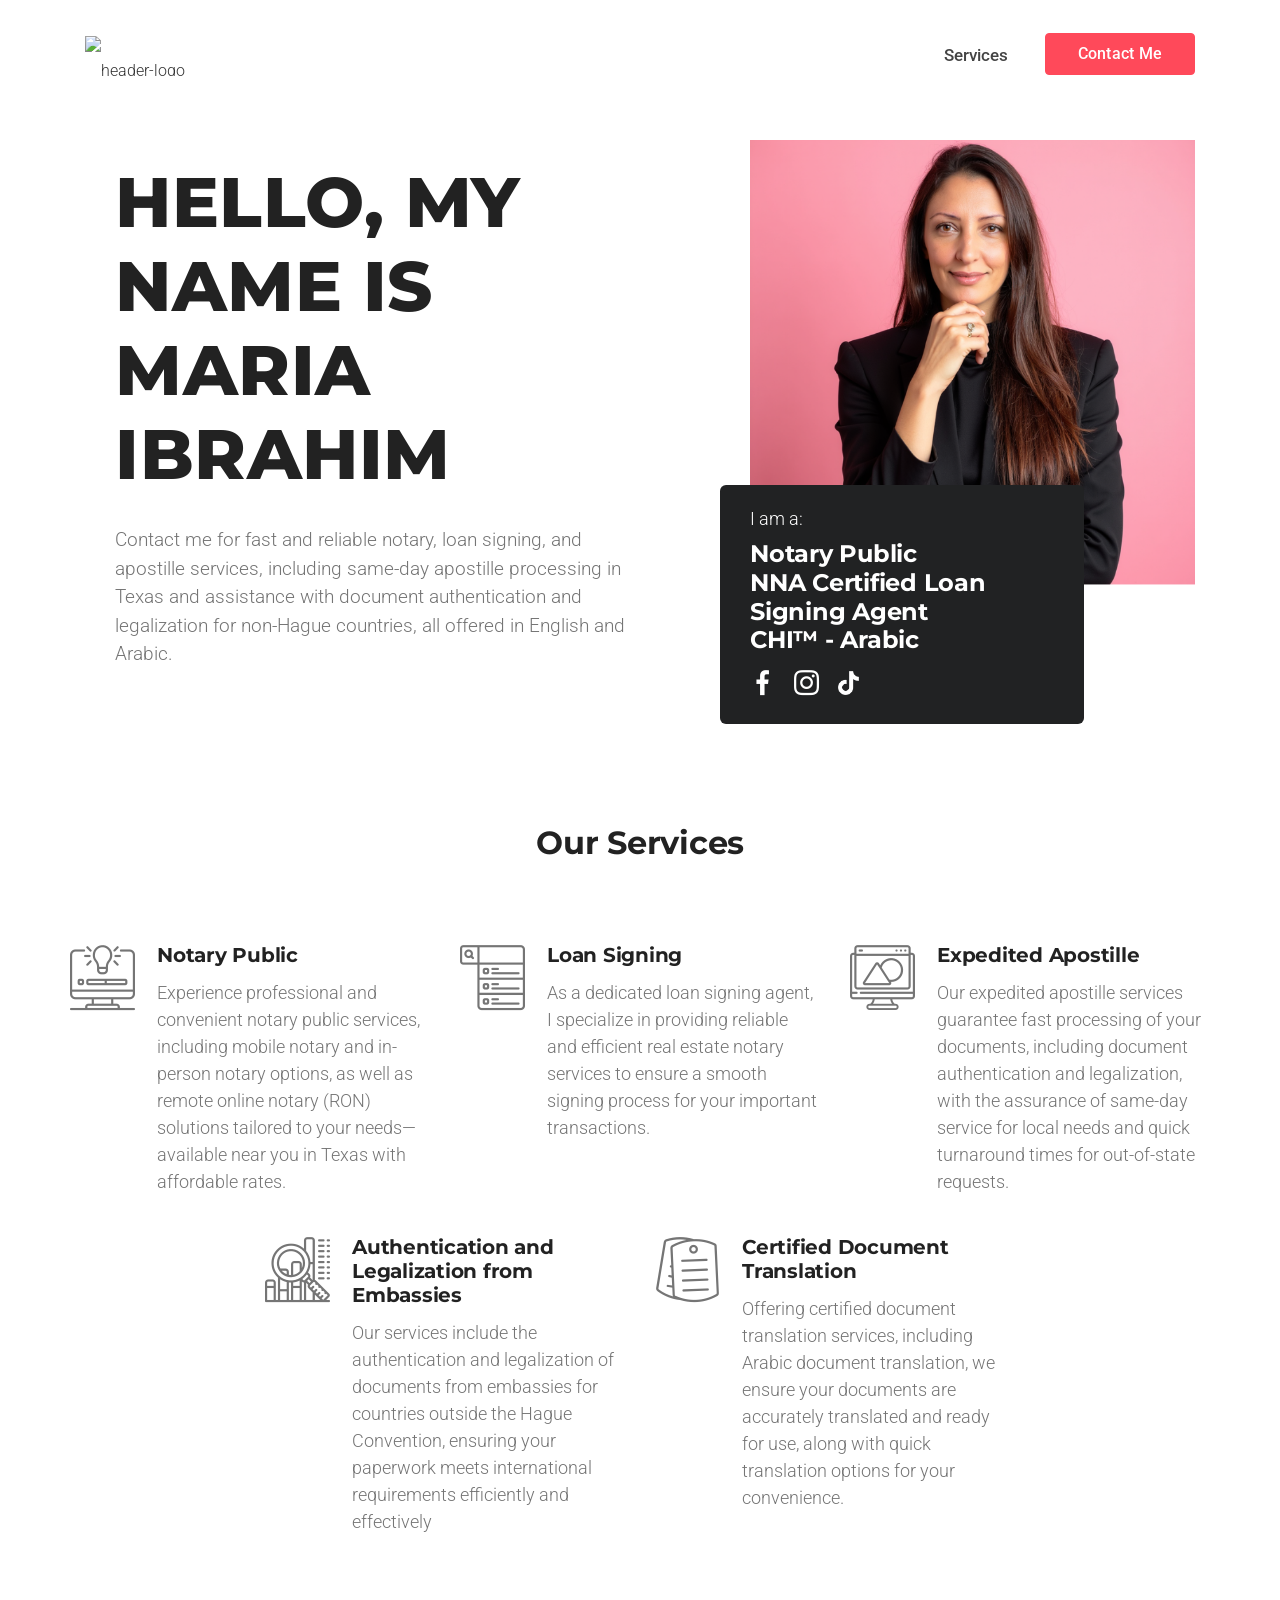
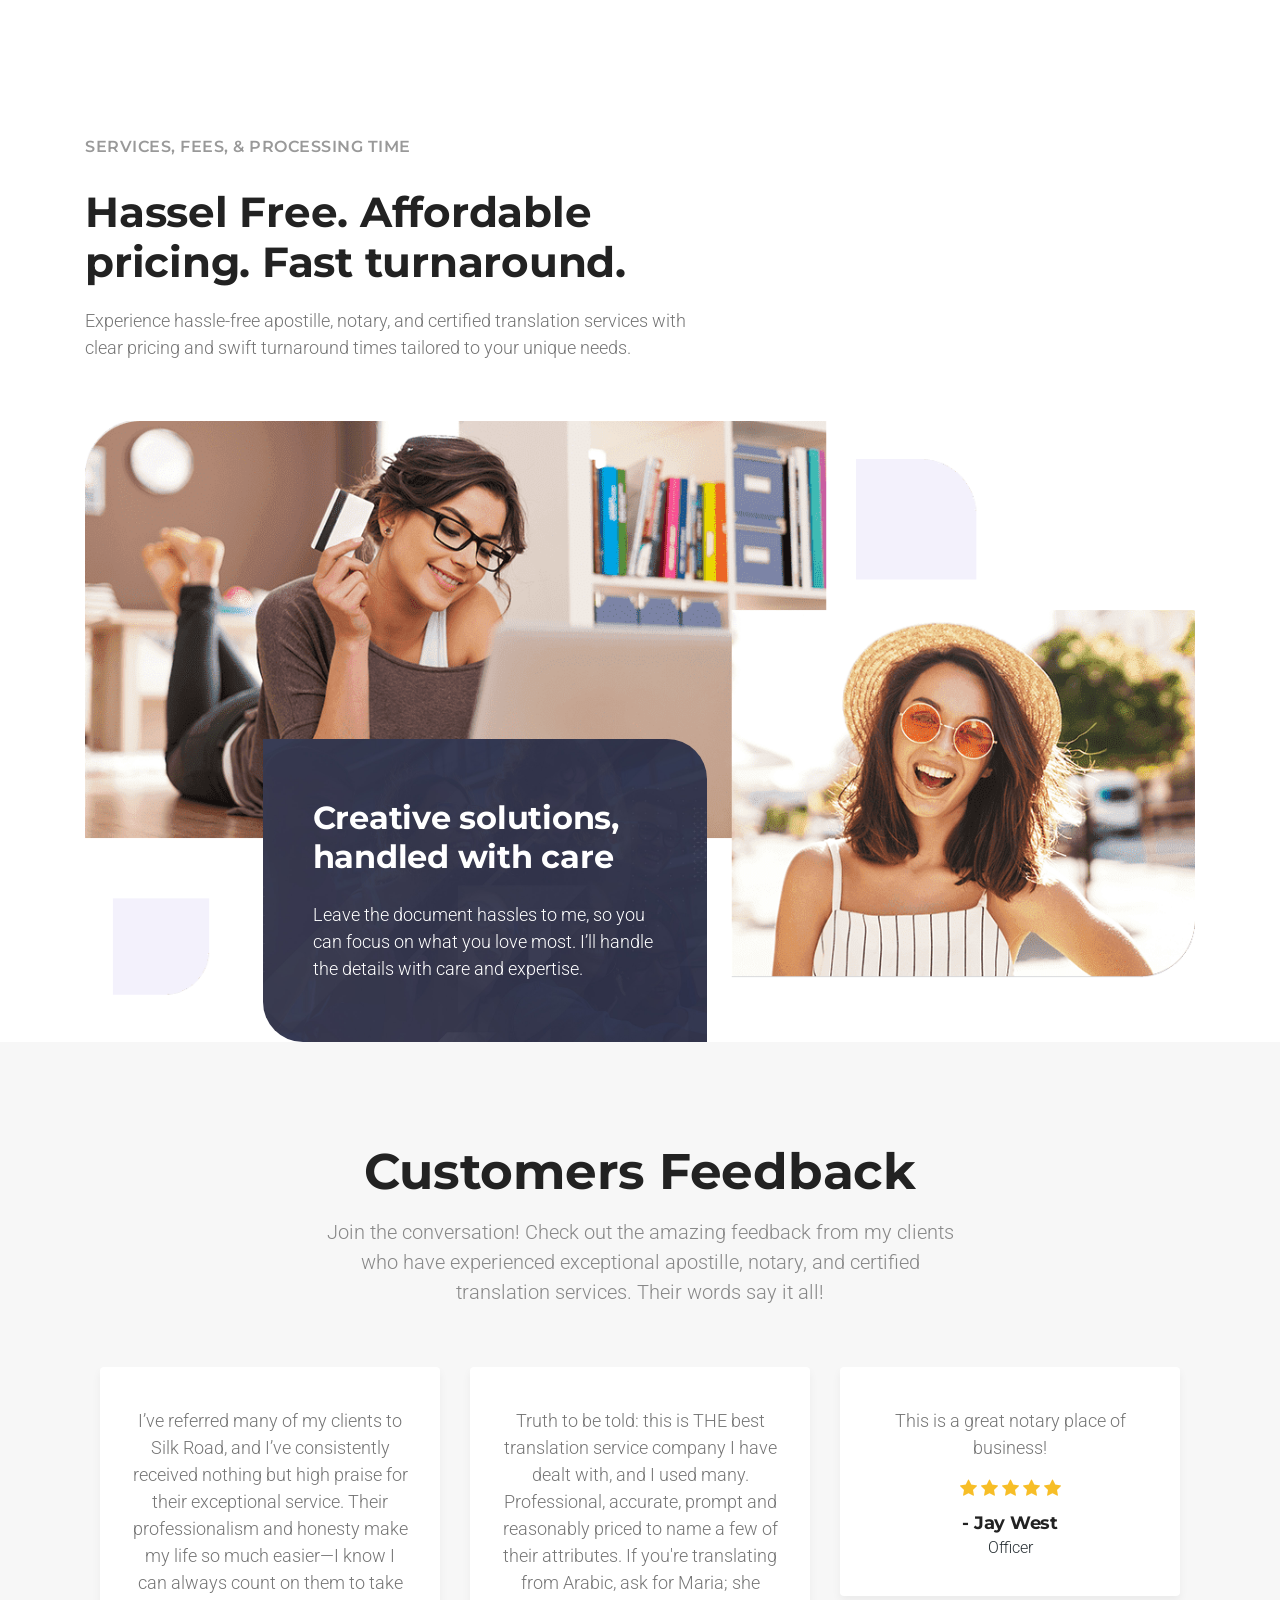
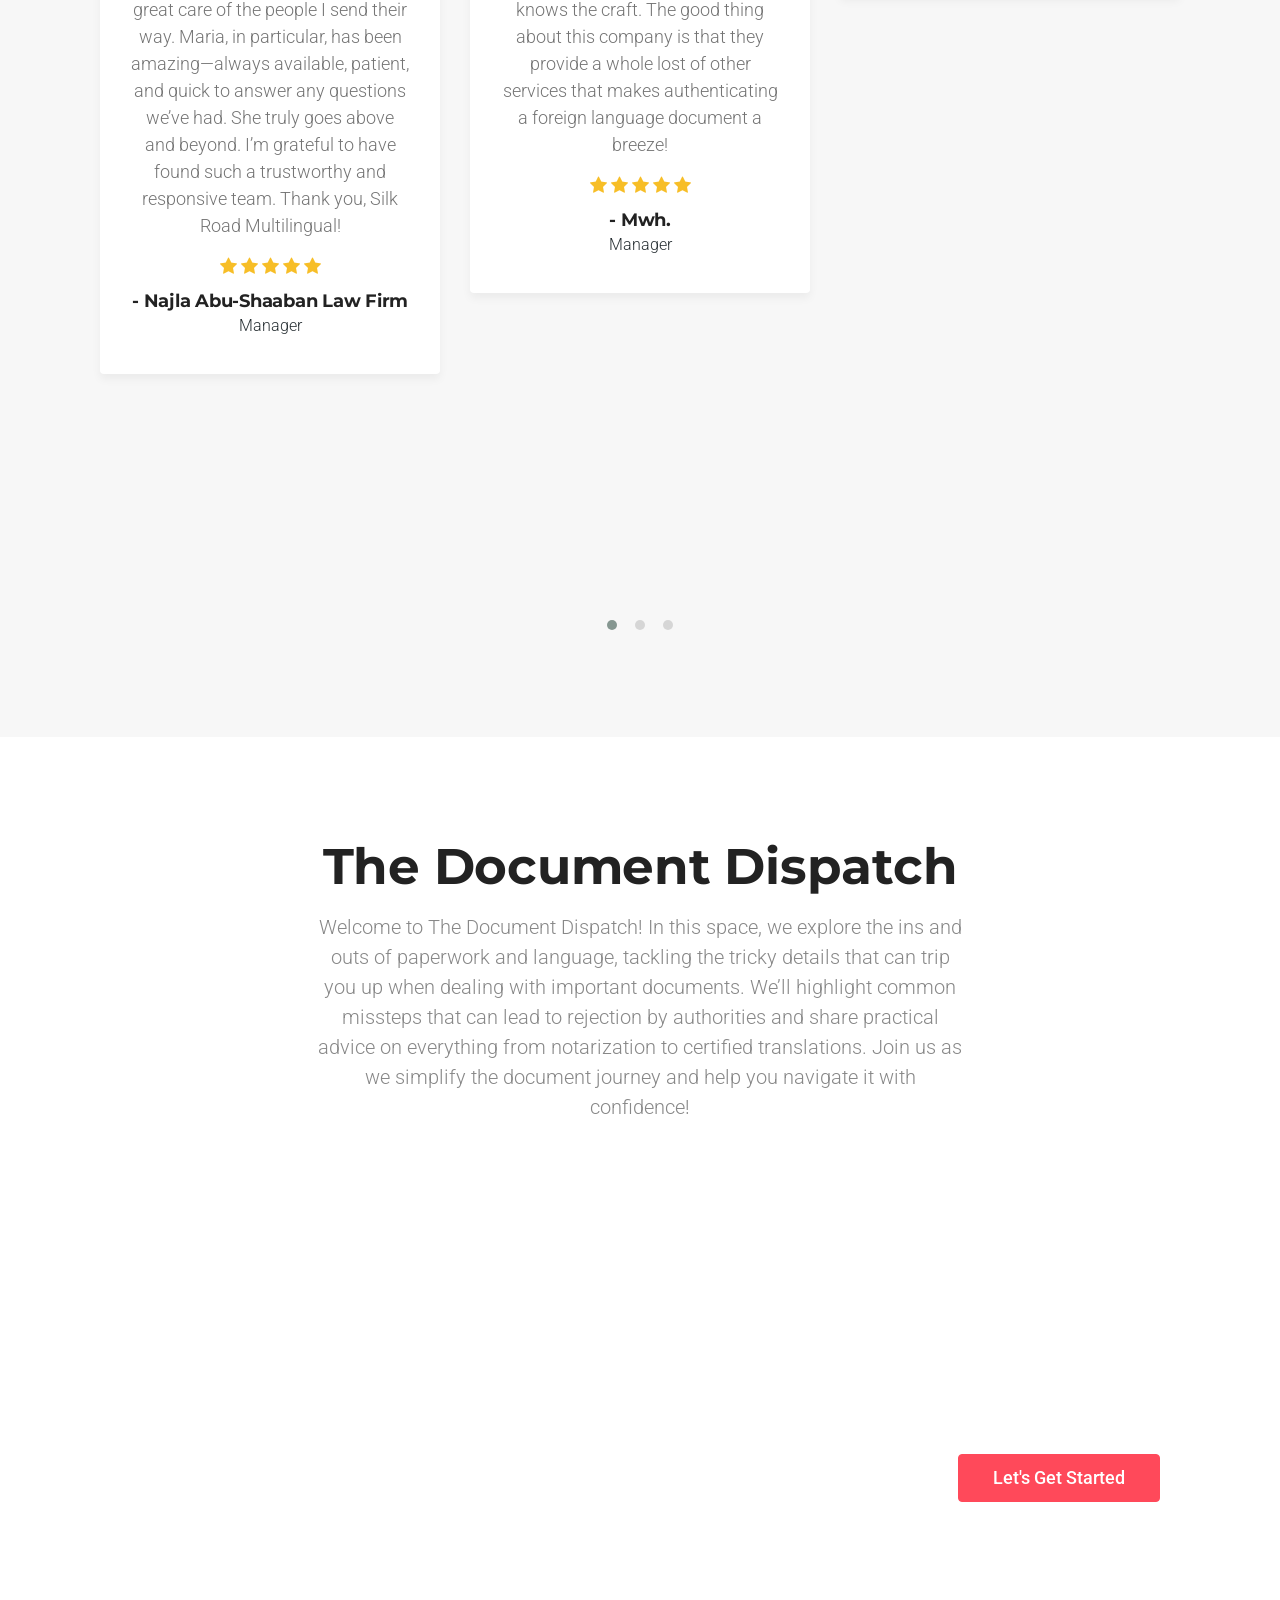
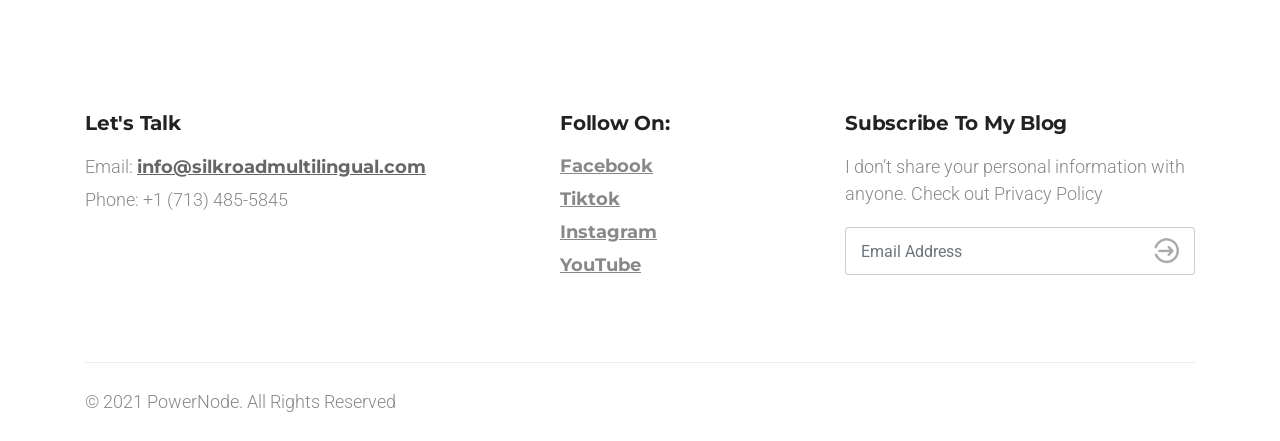
==== commit 9388cdfd: "some features" ====
--- a/index.html
+++ b/index.html
@@ -408,9 +408,7 @@
 							<div class="section-title text-center mb-80">		
 
 								<!-- Text -->	
-								<p class="p-xl">Aliquam a augue suscipit, luctus neque purus ipsum neque at dolor primis libero
-							       tempus, blandit and cursus varius magna tempus a dolor
-								</p>
+								<h2>Our Services</h2>
 									
 							</div>	
 						</div>
@@ -421,7 +419,7 @@
 			 		<div class="fbox-2-wrapper">
 			 			<div class="row">
 
-
+							<div class="row justify-content-center">
 			 				<!--  FEATURE BOX #1 -->
 							<div class="col-md-6 col-lg-4">
 								<div class="fbox-2 mb-40 wow fadeInUp" data-wow-delay="0.4s">
@@ -489,8 +487,9 @@
 
 								</div>
 							</div>
-									
-									
+						</div>
+
+						<div class="row justify-content-center">
 							<!-- FEATURE BOX #4 -->
 							<div class="col-md-6 col-lg-4">
 								<div class="fbox-2 mb-40 wow fadeInUp" data-wow-delay="1s">
@@ -534,6 +533,7 @@
 
 								</div>
 							</div>
+						</div>
 
 
 							<!-- FEATURE BOX #6 -->
@@ -565,191 +565,191 @@
 
 
 
-			<!-- GALLERY-4
-			============================================= -->
-			<section id="gallery-4" class="gallery-section division">
-
-
-				<!-- GALLERY-4 IMAGES WRAPPER -->
-				<div class="row gallery-4-wrapper">	
-
-
-					<!-- IMAGE #1 -->
-					<div class="col-sm-6 col-lg-3">
-						<div id="img-4-1" class="gallery-image">
-							<div class="hover-overlay">	
-
-								<!-- Image -->
-								<img class="img-fluid" src="images/gallery/img-29.jpg" alt="gallery-image" />			
-								<div class="item-overlay"></div>
-
-								<!-- Project Meta -->
-								<div class="project-meta white-color">
-
-									<div class="project-meta-txt">
-
-										<!-- Project Meta -->
-										<span>UI, Interaction Design</span>
-
-										<h6 class="h6-md txt-upcase">Mockup PSD Image</h6>
-
-										<!-- Project Rating -->
-										<div class="project-rating white-color clearfix">
-											<span class="flaticon-star"></span>
-											<span class="flaticon-star"></span>
-											<span class="flaticon-star"></span>
-											<span class="flaticon-star"></span>
-											<span class="flaticon-star-half-empty"></span>
-											<span>(26)</span>
-										</div>
-
-									</div>
-
-									<!-- Project Link -->
-									<div class="project-link">
-										<a href="project-details-1.html"><span class="flaticon-right-arrow"></span></a>
-									</div>
-
-								</div>
-
-							</div>
-						</div>
-					</div>	<!-- END IMAGE #1 -->
-
-
-					<!-- IMAGE #2 -->
-					<div class="col-sm-6 col-lg-3">
-						<div id="img-4-2" class="gallery-image">
-							<div class="hover-overlay">	
-
-								<!-- Image -->
-								<img class="img-fluid" src="images/gallery/img-27.jpg" alt="gallery-image" />			
-								<div class="item-overlay"></div>
-
-								<!-- Project Meta -->
-								<div class="project-meta white-color">
-
-									<div class="project-meta-txt">
-
-										<!-- Project Meta -->
-										<span>UI, Interaction Design</span>
-
-										<h6 class="h6-md txt-upcase">Mockup PSD Image</h6>
-
-										<!-- Project Rating -->
-										<div class="project-rating white-color clearfix">
-											<span class="flaticon-star"></span>
-											<span class="flaticon-star"></span>
-											<span class="flaticon-star"></span>
-											<span class="flaticon-star"></span>
-											<span class="flaticon-star-half-empty"></span>
-											<span>(26)</span>
-										</div>
-
-									</div>
-
-									<!-- Project Link -->
-									<div class="project-link">
-										<a href="project-details-1.html"><span class="flaticon-right-arrow"></span></a>
-									</div>
-
-								</div>
-
-							</div>
-						</div>
-					</div>	<!-- END IMAGE #2 -->
-
-
-					<!-- IMAGE #3 -->
-					<div class="col-sm-6 col-lg-3">
-						<div id="img-4-3" class="gallery-image">
-							<div class="hover-overlay">	
-
-								<!-- Image -->
-								<img class="img-fluid" src="images/gallery/img-28.jpg" alt="gallery-image" />			
-								<div class="item-overlay"></div>
-
-								<!-- Project Meta -->
-								<div class="project-meta white-color">
-
-									<div class="project-meta-txt">
-
-										<!-- Project Meta -->
-										<span>UI, Interaction Design</span>
-
-										<h6 class="h6-md txt-upcase">Mockup PSD Image</h6>
-
-										<!-- Project Rating -->
-										<div class="project-rating white-color clearfix">
-											<span class="flaticon-star"></span>
-											<span class="flaticon-star"></span>
-											<span class="flaticon-star"></span>
-											<span class="flaticon-star"></span>
-											<span class="flaticon-star-half-empty"></span>
-											<span>(26)</span>
-										</div>
-
-									</div>
-
-									<!-- Project Link -->
-									<div class="project-link">
-										<a href="project-details-1.html"><span class="flaticon-right-arrow"></span></a>
-									</div>
-
-								</div>
-
-							</div>
-						</div>
-					</div>	<!-- END IMAGE #3 -->
-
-
-					<!-- IMAGE #4 -->
-					<div class="col-sm-6 col-lg-3">
-						<div id="img-4-4" class="gallery-image">
-							<div class="hover-overlay">	
-
-								<!-- Image -->
-								<img class="img-fluid" src="images/gallery/img-30.jpg" alt="gallery-image" />			
-								<div class="item-overlay"></div>
-
-								<!-- Project Meta -->
-								<div class="project-meta white-color">
-
-									<div class="project-meta-txt">
-
-										<!-- Project Meta -->
-										<span>UI, Interaction Design</span>
-
-										<h6 class="h6-md txt-upcase">Mockup PSD Image</h6>
-
-										<!-- Project Rating -->
-										<div class="project-rating white-color clearfix">
-											<span class="flaticon-star"></span>
-											<span class="flaticon-star"></span>
-											<span class="flaticon-star"></span>
-											<span class="flaticon-star"></span>
-											<span class="flaticon-star-half-empty"></span>
-											<span>(26)</span>
-										</div>
-
-									</div>
-
-									<!-- Project Link -->
-									<div class="project-link">
-										<a href="project-details-1.html"><span class="flaticon-right-arrow"></span></a>
-									</div>
-
-								</div>
-
-							</div>
-						</div>
-					</div>	<!-- END IMAGE #4 -->
-
-							
-				</div>	 <!-- END GALLERY-4 IMAGES WRAPPER -->
-
-
-			</section>	<!-- END GALLERY-4 -->
+<!--			&lt;!&ndash; GALLERY-4-->
+<!--			============================================= &ndash;&gt;-->
+<!--			<section id="gallery-4" class="gallery-section division">-->
+
+
+<!--				&lt;!&ndash; GALLERY-4 IMAGES WRAPPER &ndash;&gt;-->
+<!--				<div class="row gallery-4-wrapper">	-->
+
+
+<!--					&lt;!&ndash; IMAGE #1 &ndash;&gt;-->
+<!--					<div class="col-sm-6 col-lg-3">-->
+<!--						<div id="img-4-1" class="gallery-image">-->
+<!--							<div class="hover-overlay">	-->
+
+<!--								&lt;!&ndash; Image &ndash;&gt;-->
+<!--								<img class="img-fluid" src="images/gallery/img-29.jpg" alt="gallery-image" />			-->
+<!--								<div class="item-overlay"></div>-->
+
+<!--								&lt;!&ndash; Project Meta &ndash;&gt;-->
+<!--								<div class="project-meta white-color">-->
+
+<!--									<div class="project-meta-txt">-->
+
+<!--										&lt;!&ndash; Project Meta &ndash;&gt;-->
+<!--										<span>UI, Interaction Design</span>-->
+
+<!--										<h6 class="h6-md txt-upcase">Mockup PSD Image</h6>-->
+
+<!--										&lt;!&ndash; Project Rating &ndash;&gt;-->
+<!--										<div class="project-rating white-color clearfix">-->
+<!--											<span class="flaticon-star"></span>-->
+<!--											<span class="flaticon-star"></span>-->
+<!--											<span class="flaticon-star"></span>-->
+<!--											<span class="flaticon-star"></span>-->
+<!--											<span class="flaticon-star-half-empty"></span>-->
+<!--											<span>(26)</span>-->
+<!--										</div>-->
+
+<!--									</div>-->
+
+<!--									&lt;!&ndash; Project Link &ndash;&gt;-->
+<!--									<div class="project-link">-->
+<!--										<a href="project-details-1.html"><span class="flaticon-right-arrow"></span></a>-->
+<!--									</div>-->
+
+<!--								</div>-->
+
+<!--							</div>-->
+<!--						</div>-->
+<!--					</div>	&lt;!&ndash; END IMAGE #1 &ndash;&gt;-->
+
+
+<!--					&lt;!&ndash; IMAGE #2 &ndash;&gt;-->
+<!--					<div class="col-sm-6 col-lg-3">-->
+<!--						<div id="img-4-2" class="gallery-image">-->
+<!--							<div class="hover-overlay">	-->
+
+<!--								&lt;!&ndash; Image &ndash;&gt;-->
+<!--								<img class="img-fluid" src="images/gallery/img-27.jpg" alt="gallery-image" />			-->
+<!--								<div class="item-overlay"></div>-->
+
+<!--								&lt;!&ndash; Project Meta &ndash;&gt;-->
+<!--								<div class="project-meta white-color">-->
+
+<!--									<div class="project-meta-txt">-->
+
+<!--										&lt;!&ndash; Project Meta &ndash;&gt;-->
+<!--										<span>UI, Interaction Design</span>-->
+
+<!--										<h6 class="h6-md txt-upcase">Mockup PSD Image</h6>-->
+
+<!--										&lt;!&ndash; Project Rating &ndash;&gt;-->
+<!--										<div class="project-rating white-color clearfix">-->
+<!--											<span class="flaticon-star"></span>-->
+<!--											<span class="flaticon-star"></span>-->
+<!--											<span class="flaticon-star"></span>-->
+<!--											<span class="flaticon-star"></span>-->
+<!--											<span class="flaticon-star-half-empty"></span>-->
+<!--											<span>(26)</span>-->
+<!--										</div>-->
+
+<!--									</div>-->
+
+<!--									&lt;!&ndash; Project Link &ndash;&gt;-->
+<!--									<div class="project-link">-->
+<!--										<a href="project-details-1.html"><span class="flaticon-right-arrow"></span></a>-->
+<!--									</div>-->
+
+<!--								</div>-->
+
+<!--							</div>-->
+<!--						</div>-->
+<!--					</div>	&lt;!&ndash; END IMAGE #2 &ndash;&gt;-->
+
+
+<!--					&lt;!&ndash; IMAGE #3 &ndash;&gt;-->
+<!--					<div class="col-sm-6 col-lg-3">-->
+<!--						<div id="img-4-3" class="gallery-image">-->
+<!--							<div class="hover-overlay">	-->
+
+<!--								&lt;!&ndash; Image &ndash;&gt;-->
+<!--								<img class="img-fluid" src="images/gallery/img-28.jpg" alt="gallery-image" />			-->
+<!--								<div class="item-overlay"></div>-->
+
+<!--								&lt;!&ndash; Project Meta &ndash;&gt;-->
+<!--								<div class="project-meta white-color">-->
+
+<!--									<div class="project-meta-txt">-->
+
+<!--										&lt;!&ndash; Project Meta &ndash;&gt;-->
+<!--										<span>UI, Interaction Design</span>-->
+
+<!--										<h6 class="h6-md txt-upcase">Mockup PSD Image</h6>-->
+
+<!--										&lt;!&ndash; Project Rating &ndash;&gt;-->
+<!--										<div class="project-rating white-color clearfix">-->
+<!--											<span class="flaticon-star"></span>-->
+<!--											<span class="flaticon-star"></span>-->
+<!--											<span class="flaticon-star"></span>-->
+<!--											<span class="flaticon-star"></span>-->
+<!--											<span class="flaticon-star-half-empty"></span>-->
+<!--											<span>(26)</span>-->
+<!--										</div>-->
+
+<!--									</div>-->
+
+<!--									&lt;!&ndash; Project Link &ndash;&gt;-->
+<!--									<div class="project-link">-->
+<!--										<a href="project-details-1.html"><span class="flaticon-right-arrow"></span></a>-->
+<!--									</div>-->
+
+<!--								</div>-->
+
+<!--							</div>-->
+<!--						</div>-->
+<!--					</div>	&lt;!&ndash; END IMAGE #3 &ndash;&gt;-->
+
+
+<!--					&lt;!&ndash; IMAGE #4 &ndash;&gt;-->
+<!--					<div class="col-sm-6 col-lg-3">-->
+<!--						<div id="img-4-4" class="gallery-image">-->
+<!--							<div class="hover-overlay">	-->
+
+<!--								&lt;!&ndash; Image &ndash;&gt;-->
+<!--								<img class="img-fluid" src="images/gallery/img-30.jpg" alt="gallery-image" />			-->
+<!--								<div class="item-overlay"></div>-->
+
+<!--								&lt;!&ndash; Project Meta &ndash;&gt;-->
+<!--								<div class="project-meta white-color">-->
+
+<!--									<div class="project-meta-txt">-->
+
+<!--										&lt;!&ndash; Project Meta &ndash;&gt;-->
+<!--										<span>UI, Interaction Design</span>-->
+
+<!--										<h6 class="h6-md txt-upcase">Mockup PSD Image</h6>-->
+
+<!--										&lt;!&ndash; Project Rating &ndash;&gt;-->
+<!--										<div class="project-rating white-color clearfix">-->
+<!--											<span class="flaticon-star"></span>-->
+<!--											<span class="flaticon-star"></span>-->
+<!--											<span class="flaticon-star"></span>-->
+<!--											<span class="flaticon-star"></span>-->
+<!--											<span class="flaticon-star-half-empty"></span>-->
+<!--											<span>(26)</span>-->
+<!--										</div>-->
+
+<!--									</div>-->
+
+<!--									&lt;!&ndash; Project Link &ndash;&gt;-->
+<!--									<div class="project-link">-->
+<!--										<a href="project-details-1.html"><span class="flaticon-right-arrow"></span></a>-->
+<!--									</div>-->
+
+<!--								</div>-->
+
+<!--							</div>-->
+<!--						</div>-->
+<!--					</div>	&lt;!&ndash; END IMAGE #4 &ndash;&gt;-->
+
+<!--							-->
+<!--				</div>	 &lt;!&ndash; END GALLERY-4 IMAGES WRAPPER &ndash;&gt;-->
+
+
+<!--			</section>	&lt;!&ndash; END GALLERY-4 &ndash;&gt;-->
 
 
 
@@ -1147,122 +1147,122 @@
 					</div>
 
 
-			 		<!-- BLOG POSTS -->
-				 	<div class="row">
-
-
-				 		<!-- BLOG POST #1 -->
-				 		<div class="col-md-6 col-lg-4">
-				 			<div id="bp-2-1" class="blog-2-post wow fadeInUp" data-wow-delay="0.4s">
-
-								<!-- Author Data -->
-								<div class="post-author">
-									<h5 class="h5-md txt-upcase grey-color">Jan 14, 2021</h5>	
-									<span>By Sean McMarthy</span>	
-								</div>
-			 			
-					 			<!-- BLOG POST IMAGE -->
-					 			<div class="blog-post-img rel">
-					 				<div class="hover-overlay"> 
-										<img class="img-fluid" src="images/blog/img-01.jpg" alt="blog-post-image" />
-										<div class="item-overlay"></div>
-									</div>
-								</div>
-
-								<!-- BLOG POST TEXT -->
-								<div class="blog-post-txt">
-
-									<!-- Post Link -->
-									<h5 class="h5-xs">
-										<a href="single-post.html">Tempor sapien donec undo a gravida and ipsum porta.</a>
-									</h5>
-
-									<!-- Text -->
-									<p class="p-md grey-color">Donec vel sapien augue integer turpis urna cursus porta, mauris augue luctus 
-									   an dolor velna auctor congue tempus integer 
-									</p>
-
-								</div>	<!-- END BLOG POST TEXT -->
-
-							</div>
-				 		</div>	<!-- END  BLOG POST #1 -->
-
-
-						<!-- BLOG POST #2 -->
-				 		<div class="col-md-6 col-lg-4">
-				 			<div id="bp-2-2" class="blog-2-post wow fadeInUp" data-wow-delay="0.6s">
-
-				 				<!-- Author Data -->
-								<div class="post-author">
-									<h5 class="h5-md txt-upcase grey-color">Dec 26, 2021</h5>	
-									<span>By Ben Markton</span>	
-								</div>
-			 			
-					 			<!-- BLOG POST IMAGE -->
-					 			<div class="blog-post-img rel">
-					 				<div class="hover-overlay"> 
-										<img class="img-fluid" src="images/blog/img-02.jpg" alt="blog-post-image" />
-										<div class="item-overlay"></div>
-									</div>
-								</div>
-
-								<!-- BLOG POST TEXT -->
-								<div class="blog-post-txt">
-
-									<!-- Post Link -->
-									<h5 class="h5-xs">
-										<a href="single-post.html">Undo donec a tempor undo sapien a gravida and porta.</a>
-									</h5>
-
-									<!-- Text -->
-									<p class="p-md grey-color">Donec vel sapien augue integer turpis urna cursus porta, mauris augue luctus 
-									   an dolor velna auctor congue tempus integer 
-									</p>
-
-								</div>	<!-- END BLOG POST TEXT -->
-
-							</div>
-				 		</div>	<!-- END  BLOG POST #2 -->
-
-
-				 		<!-- BLOG POST #3 -->
-				 		<div class="col-md-6 col-lg-4">
-				 			<div id="bp-2-3" class="blog-2-post wow fadeInUp" data-wow-delay="0.8s">
-
-								<!-- Author Data -->
-								<div class="post-author">
-									<h5 class="h5-md txt-upcase grey-color">Dec 19, 2020</h5>	
-									<span>By Frank Roberts</span>	
-								</div>
-			 			
-					 			<!-- BLOG POST IMAGE -->
-					 			<div class="blog-post-img rel">
-					 				<div class="hover-overlay"> 
-										<img class="img-fluid" src="images/blog/img-03.jpg" alt="blog-post-image" />
-										<div class="item-overlay"></div>
-									</div>
-								</div>
-
-								<!-- BLOG POST TEXT -->
-								<div class="blog-post-txt">
-
-									<!-- Post Link -->
-									<h5 class="h5-xs">
-										<a href="single-post.html">Sapien donec tempor undo a gravida and porta ipsum.</a>
-									</h5>
-
-									<!-- Text -->
-									<p class="p-md grey-color">Donec vel sapien augue integer turpis urna cursus porta, mauris augue luctus 
-									   an dolor velna auctor congue tempus integer 
-									</p>
-
-								</div>	<!-- END BLOG POST TEXT -->
-
-							</div>
-				 		</div>	<!-- END  BLOG POST #3 -->
-
-
-					</div>	<!-- END BLOG POSTS -->
+<!--			 		&lt;!&ndash; BLOG POSTS &ndash;&gt;-->
+<!--				 	<div class="row">-->
+
+
+<!--				 		&lt;!&ndash; BLOG POST #1 &ndash;&gt;-->
+<!--				 		<div class="col-md-6 col-lg-4">-->
+<!--				 			<div id="bp-2-1" class="blog-2-post wow fadeInUp" data-wow-delay="0.4s">-->
+
+<!--								&lt;!&ndash; Author Data &ndash;&gt;-->
+<!--								<div class="post-author">-->
+<!--									<h5 class="h5-md txt-upcase grey-color">Jan 14, 2021</h5>	-->
+<!--									<span>By Sean McMarthy</span>	-->
+<!--								</div>-->
+<!--			 			-->
+<!--					 			&lt;!&ndash; BLOG POST IMAGE &ndash;&gt;-->
+<!--					 			<div class="blog-post-img rel">-->
+<!--					 				<div class="hover-overlay"> -->
+<!--										<img class="img-fluid" src="images/blog/img-01.jpg" alt="blog-post-image" />-->
+<!--										<div class="item-overlay"></div>-->
+<!--									</div>-->
+<!--								</div>-->
+
+<!--								&lt;!&ndash; BLOG POST TEXT &ndash;&gt;-->
+<!--								<div class="blog-post-txt">-->
+
+<!--									&lt;!&ndash; Post Link &ndash;&gt;-->
+<!--									<h5 class="h5-xs">-->
+<!--										<a href="single-post.html">Tempor sapien donec undo a gravida and ipsum porta.</a>-->
+<!--									</h5>-->
+
+<!--									&lt;!&ndash; Text &ndash;&gt;-->
+<!--									<p class="p-md grey-color">Donec vel sapien augue integer turpis urna cursus porta, mauris augue luctus -->
+<!--									   an dolor velna auctor congue tempus integer -->
+<!--									</p>-->
+
+<!--								</div>	&lt;!&ndash; END BLOG POST TEXT &ndash;&gt;-->
+
+<!--							</div>-->
+<!--				 		</div>	&lt;!&ndash; END  BLOG POST #1 &ndash;&gt;-->
+
+
+<!--						&lt;!&ndash; BLOG POST #2 &ndash;&gt;-->
+<!--				 		<div class="col-md-6 col-lg-4">-->
+<!--				 			<div id="bp-2-2" class="blog-2-post wow fadeInUp" data-wow-delay="0.6s">-->
+
+<!--				 				&lt;!&ndash; Author Data &ndash;&gt;-->
+<!--								<div class="post-author">-->
+<!--									<h5 class="h5-md txt-upcase grey-color">Dec 26, 2021</h5>	-->
+<!--									<span>By Ben Markton</span>	-->
+<!--								</div>-->
+<!--			 			-->
+<!--					 			&lt;!&ndash; BLOG POST IMAGE &ndash;&gt;-->
+<!--					 			<div class="blog-post-img rel">-->
+<!--					 				<div class="hover-overlay"> -->
+<!--										<img class="img-fluid" src="images/blog/img-02.jpg" alt="blog-post-image" />-->
+<!--										<div class="item-overlay"></div>-->
+<!--									</div>-->
+<!--								</div>-->
+
+<!--								&lt;!&ndash; BLOG POST TEXT &ndash;&gt;-->
+<!--								<div class="blog-post-txt">-->
+
+<!--									&lt;!&ndash; Post Link &ndash;&gt;-->
+<!--									<h5 class="h5-xs">-->
+<!--										<a href="single-post.html">Undo donec a tempor undo sapien a gravida and porta.</a>-->
+<!--									</h5>-->
+
+<!--									&lt;!&ndash; Text &ndash;&gt;-->
+<!--									<p class="p-md grey-color">Donec vel sapien augue integer turpis urna cursus porta, mauris augue luctus -->
+<!--									   an dolor velna auctor congue tempus integer -->
+<!--									</p>-->
+
+<!--								</div>	&lt;!&ndash; END BLOG POST TEXT &ndash;&gt;-->
+
+<!--							</div>-->
+<!--				 		</div>	&lt;!&ndash; END  BLOG POST #2 &ndash;&gt;-->
+
+
+<!--				 		&lt;!&ndash; BLOG POST #3 &ndash;&gt;-->
+<!--				 		<div class="col-md-6 col-lg-4">-->
+<!--				 			<div id="bp-2-3" class="blog-2-post wow fadeInUp" data-wow-delay="0.8s">-->
+
+<!--								&lt;!&ndash; Author Data &ndash;&gt;-->
+<!--								<div class="post-author">-->
+<!--									<h5 class="h5-md txt-upcase grey-color">Dec 19, 2020</h5>	-->
+<!--									<span>By Frank Roberts</span>	-->
+<!--								</div>-->
+<!--			 			-->
+<!--					 			&lt;!&ndash; BLOG POST IMAGE &ndash;&gt;-->
+<!--					 			<div class="blog-post-img rel">-->
+<!--					 				<div class="hover-overlay"> -->
+<!--										<img class="img-fluid" src="images/blog/img-03.jpg" alt="blog-post-image" />-->
+<!--										<div class="item-overlay"></div>-->
+<!--									</div>-->
+<!--								</div>-->
+
+<!--								&lt;!&ndash; BLOG POST TEXT &ndash;&gt;-->
+<!--								<div class="blog-post-txt">-->
+
+<!--									&lt;!&ndash; Post Link &ndash;&gt;-->
+<!--									<h5 class="h5-xs">-->
+<!--										<a href="single-post.html">Sapien donec tempor undo a gravida and porta ipsum.</a>-->
+<!--									</h5>-->
+
+<!--									&lt;!&ndash; Text &ndash;&gt;-->
+<!--									<p class="p-md grey-color">Donec vel sapien augue integer turpis urna cursus porta, mauris augue luctus -->
+<!--									   an dolor velna auctor congue tempus integer -->
+<!--									</p>-->
+
+<!--								</div>	&lt;!&ndash; END BLOG POST TEXT &ndash;&gt;-->
+
+<!--							</div>-->
+<!--				 		</div>	&lt;!&ndash; END  BLOG POST #3 &ndash;&gt;-->
+
+
+<!--					</div>	&lt;!&ndash; END BLOG POSTS &ndash;&gt;-->
 
 
 				</div>	   <!-- End container -->		
@@ -1283,11 +1283,11 @@
 							<div class="cta-6-txt pc-20 mb-40 white-color">
 
 								<!-- Title -->
-								<h3 class="h3-xl">Every project is different. Every client is special</h3>
+								<h3 class="h3-xl">Your Documents, Done Right—Every Time.</h3>
 
 								<!-- Text -->
-								<p class="p-md">Aliqum  mullam blandit and tempor sapien undo gravida donec at ipsum, porta justo. 
-								   Velna vitae auctor a congue magna nihil impedit ligula risus donec ociis 
+								<p class="p-md">Unlock hassle-free notarization, swift apostille services, and accurate
+									certified translations—designed to meet your unique needs.
 								</p>
 
 							</div>
@@ -1331,7 +1331,7 @@
 									<h6 class="h6-xl">Let's Talk</h6>
 								
 									<!-- Email -->
-									<p class="foo-email">Email: <a href="mailto:yourdomain@mail.com">hello@yourdomain.com</a></p>
+									<p class="foo-email">Email: <a href="mailto:info@silkroadmultilingual.com">info@silkroadmultilingual.com</a></p>
 
 									<!-- Phone -->
 									<p>Phone: +1 (713) 485-5845</p>
@@ -1348,10 +1348,10 @@
 									<h6 class="h6-xl">Follow On:</h6>
 
 									<!-- Social Links -->
-									<p><a href="#" class="link-facebook">Facebook</a></p>
-									<p><a href="#" class="link-twitter">Twitter</a></p>
-									<p><a href="#" class="link-instagram">Instagram</a></p>
-									<p><a href="#" class="link-youtube">YouTube</a></p>								
+									<p><a href="https://www.facebook.com/people/Silk-Road-Multilingual/100091849350907/" class="link-facebook">Facebook</a></p>
+									<p><a href="https://www.tiktok.com/@silkroadmultilingual.us/" class="link-twitter">Tiktok</a></p>
+									<p><a href="https://www.instagram.com/silk_road_multilingual/" class="link-instagram">Instagram</a></p>
+									<p><a href="https://www.youtube.com/@SilkRoadMultilingual/" class="link-youtube">YouTube</a></p>
 								
 								</div>
 							</div>
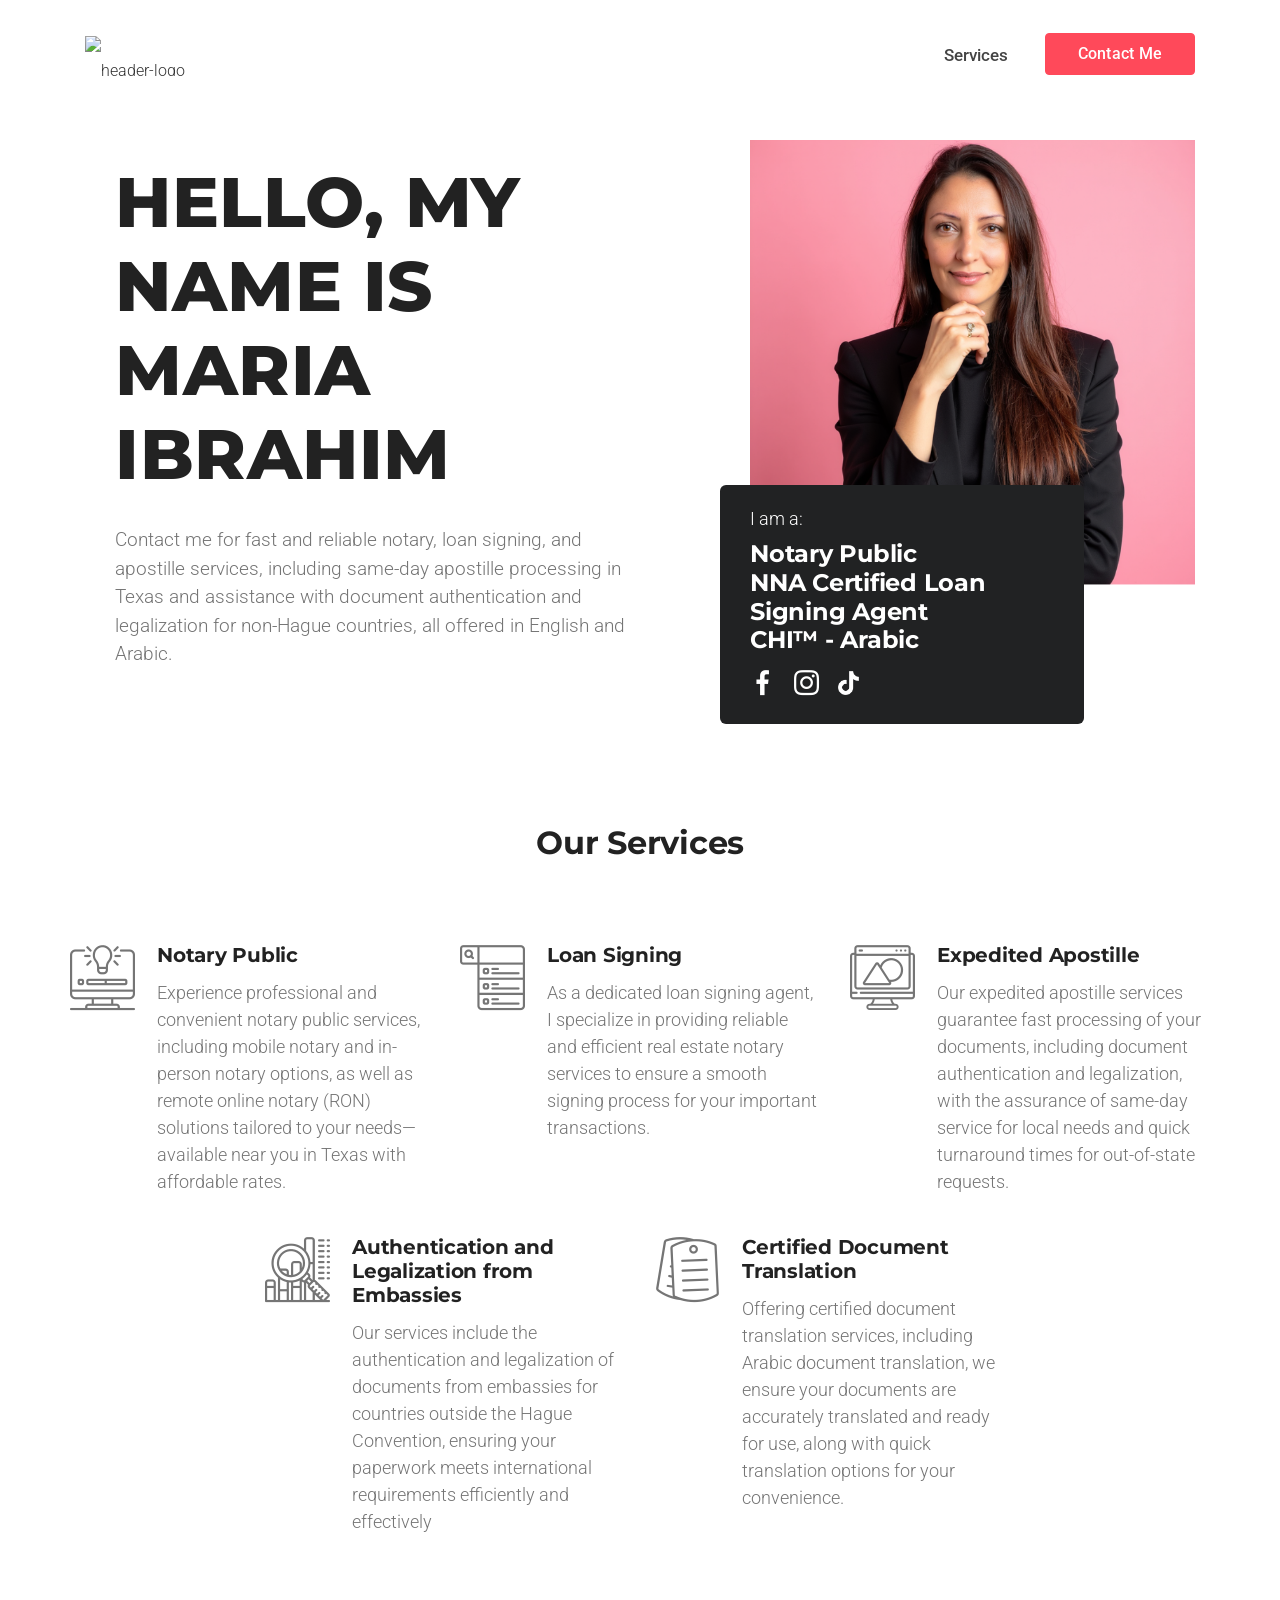
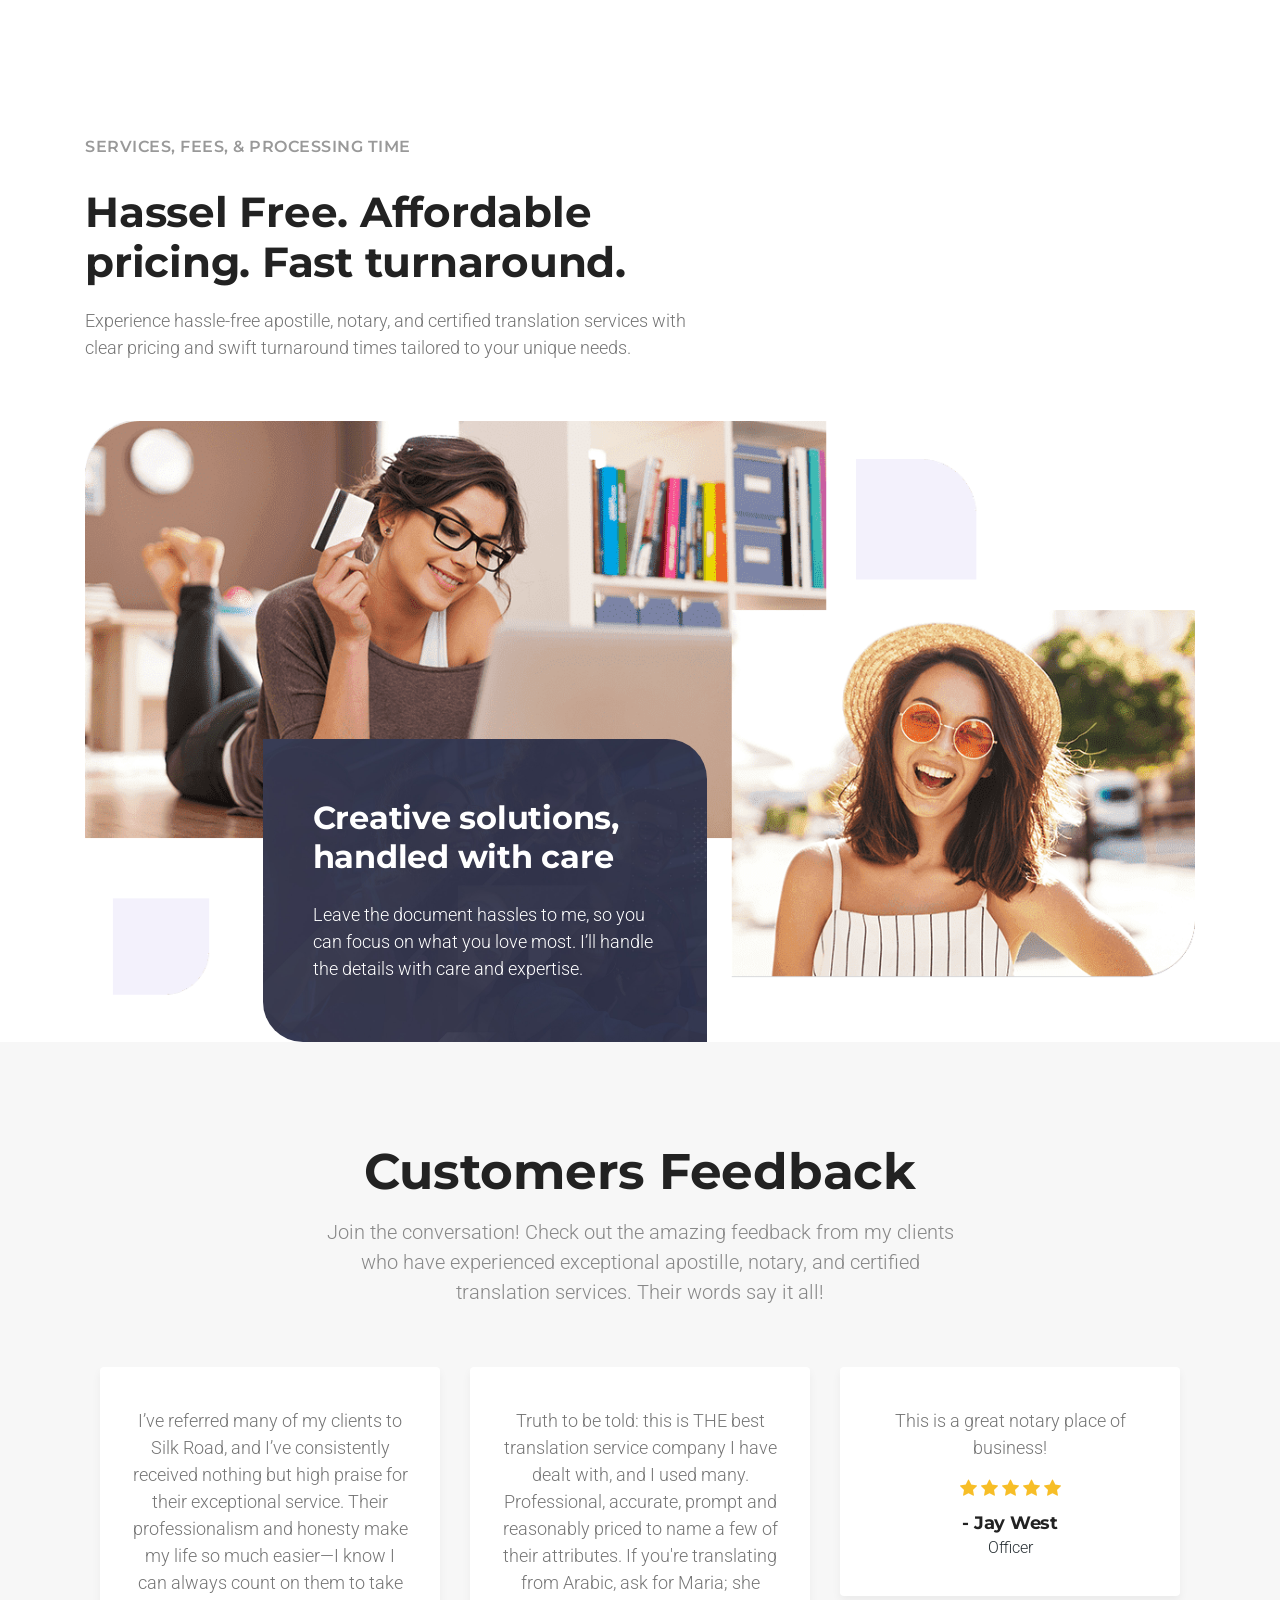
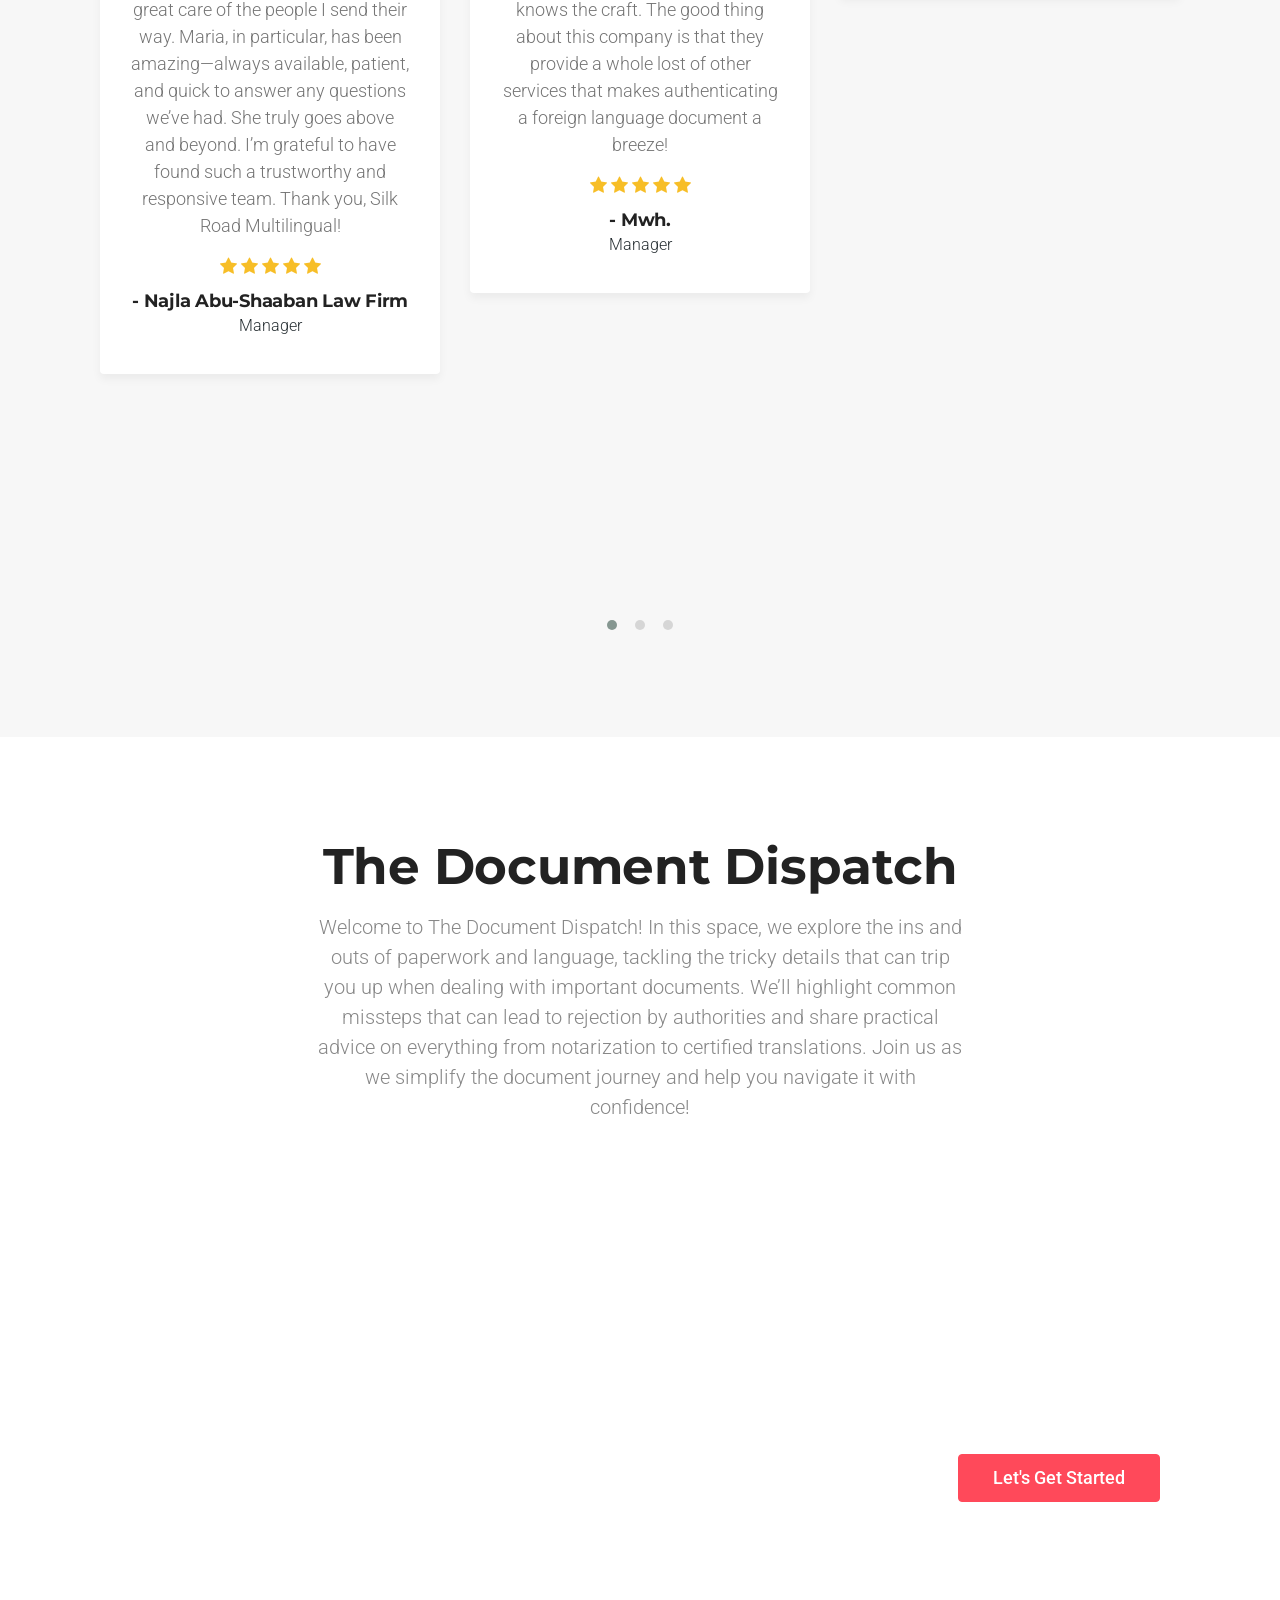
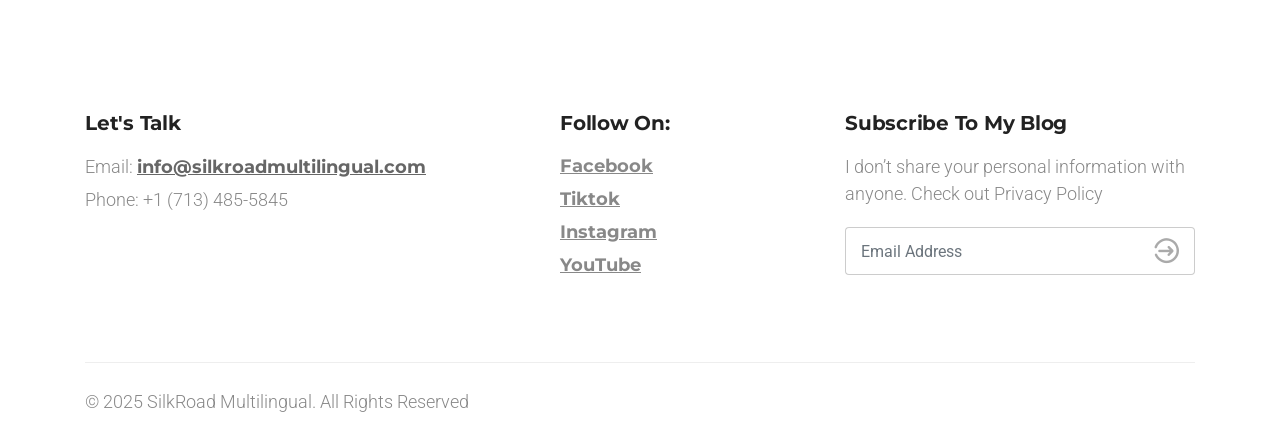
==== commit fcd378fa: "some features" ====
--- a/index.html
+++ b/index.html
@@ -1396,7 +1396,7 @@
 						<div class="row">						
 							<div class="col-md-12">
 								<div class="footer-copyright">
-									<p class="m-bottom-0">&copy; 2021 PowerNode. All Rights Reserved</p>
+									<p class="m-bottom-0">&copy; 2025 SilkRoad Multilingual. All Rights Reserved</p>
 								</div>
 							</div>
 						</div>
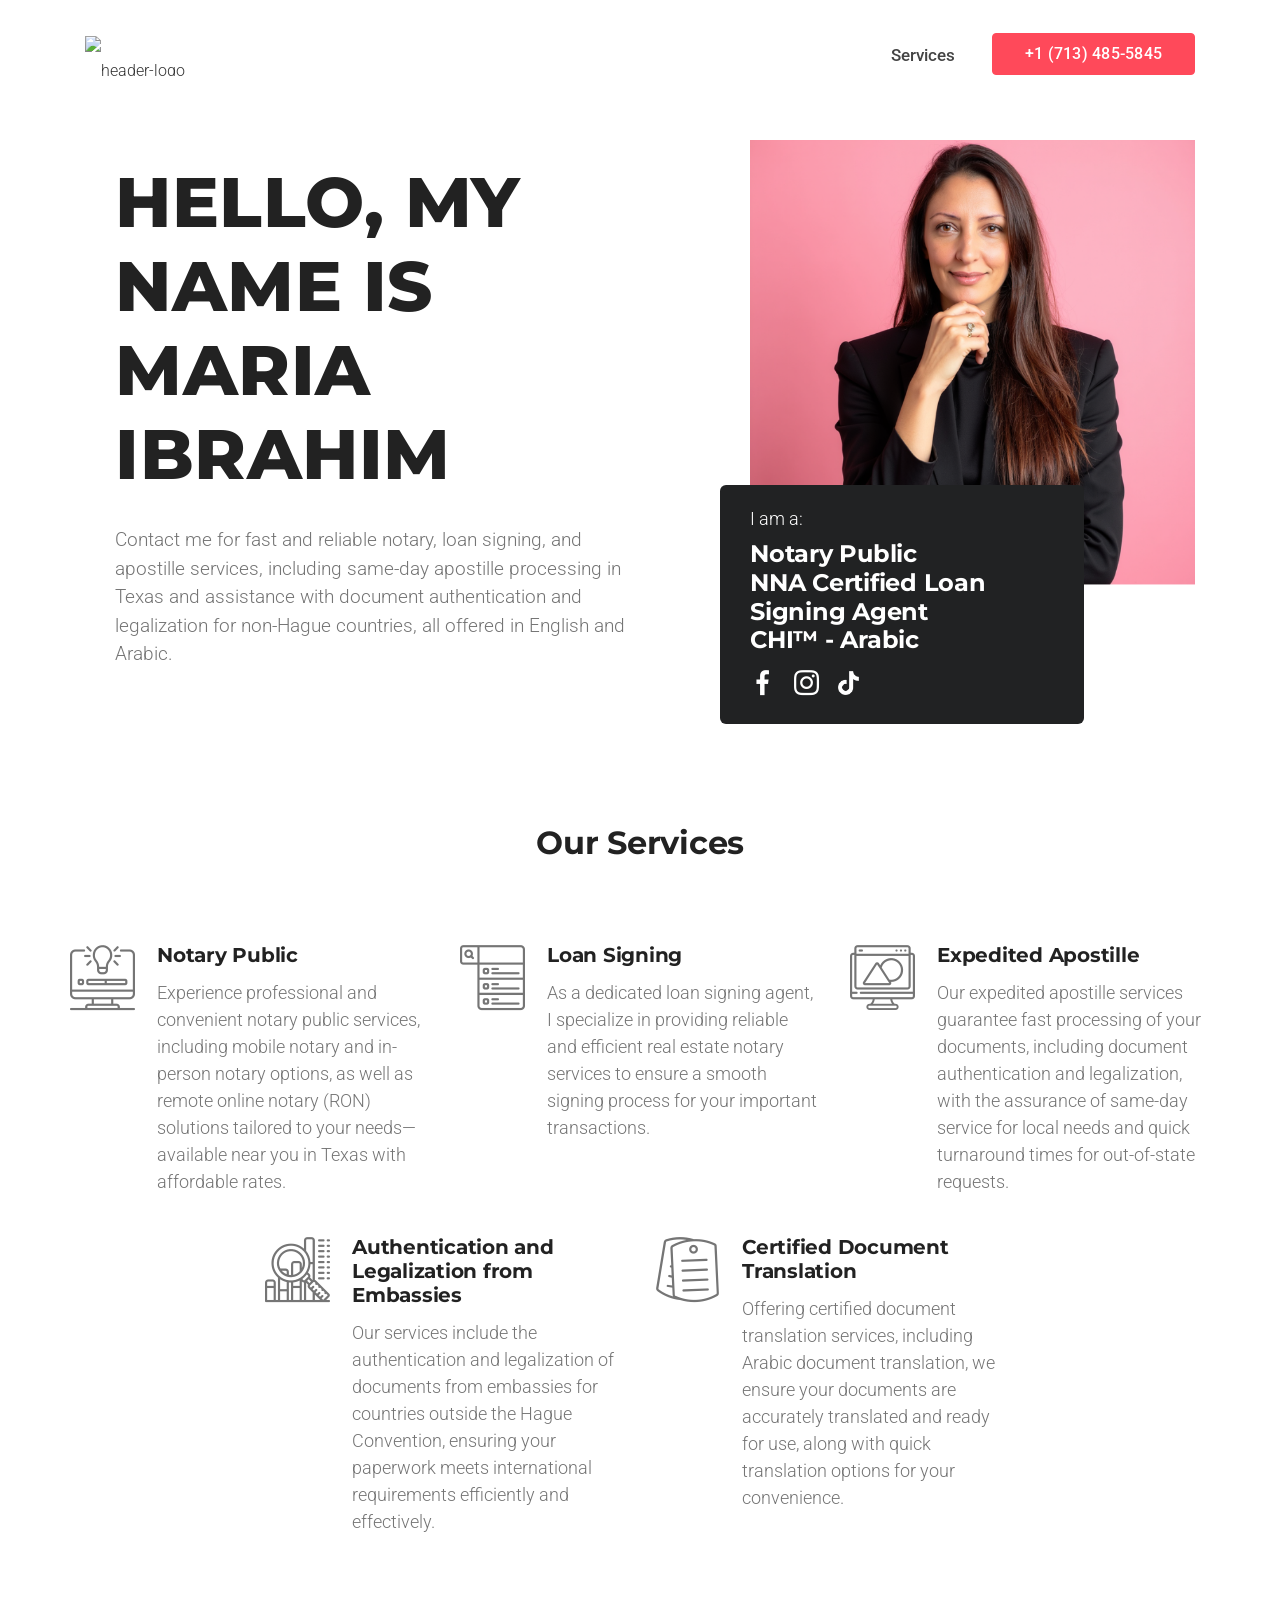
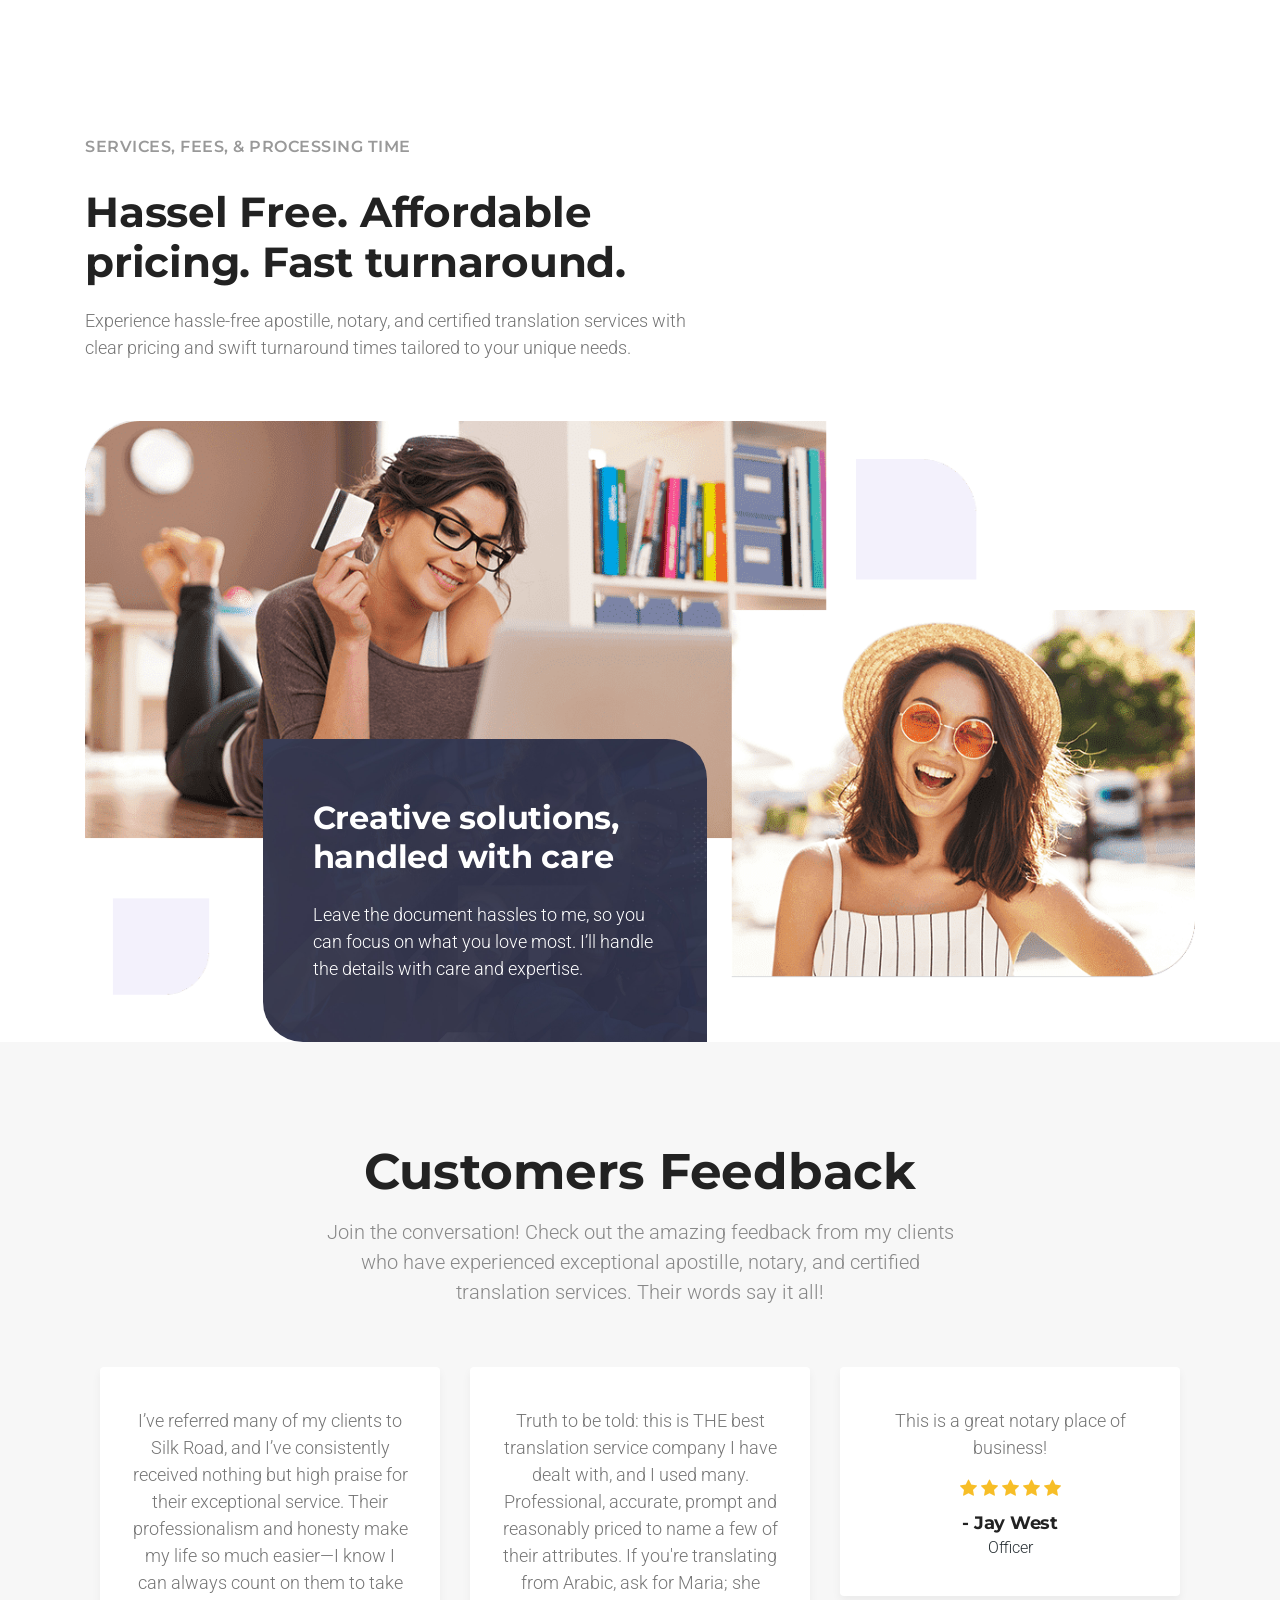
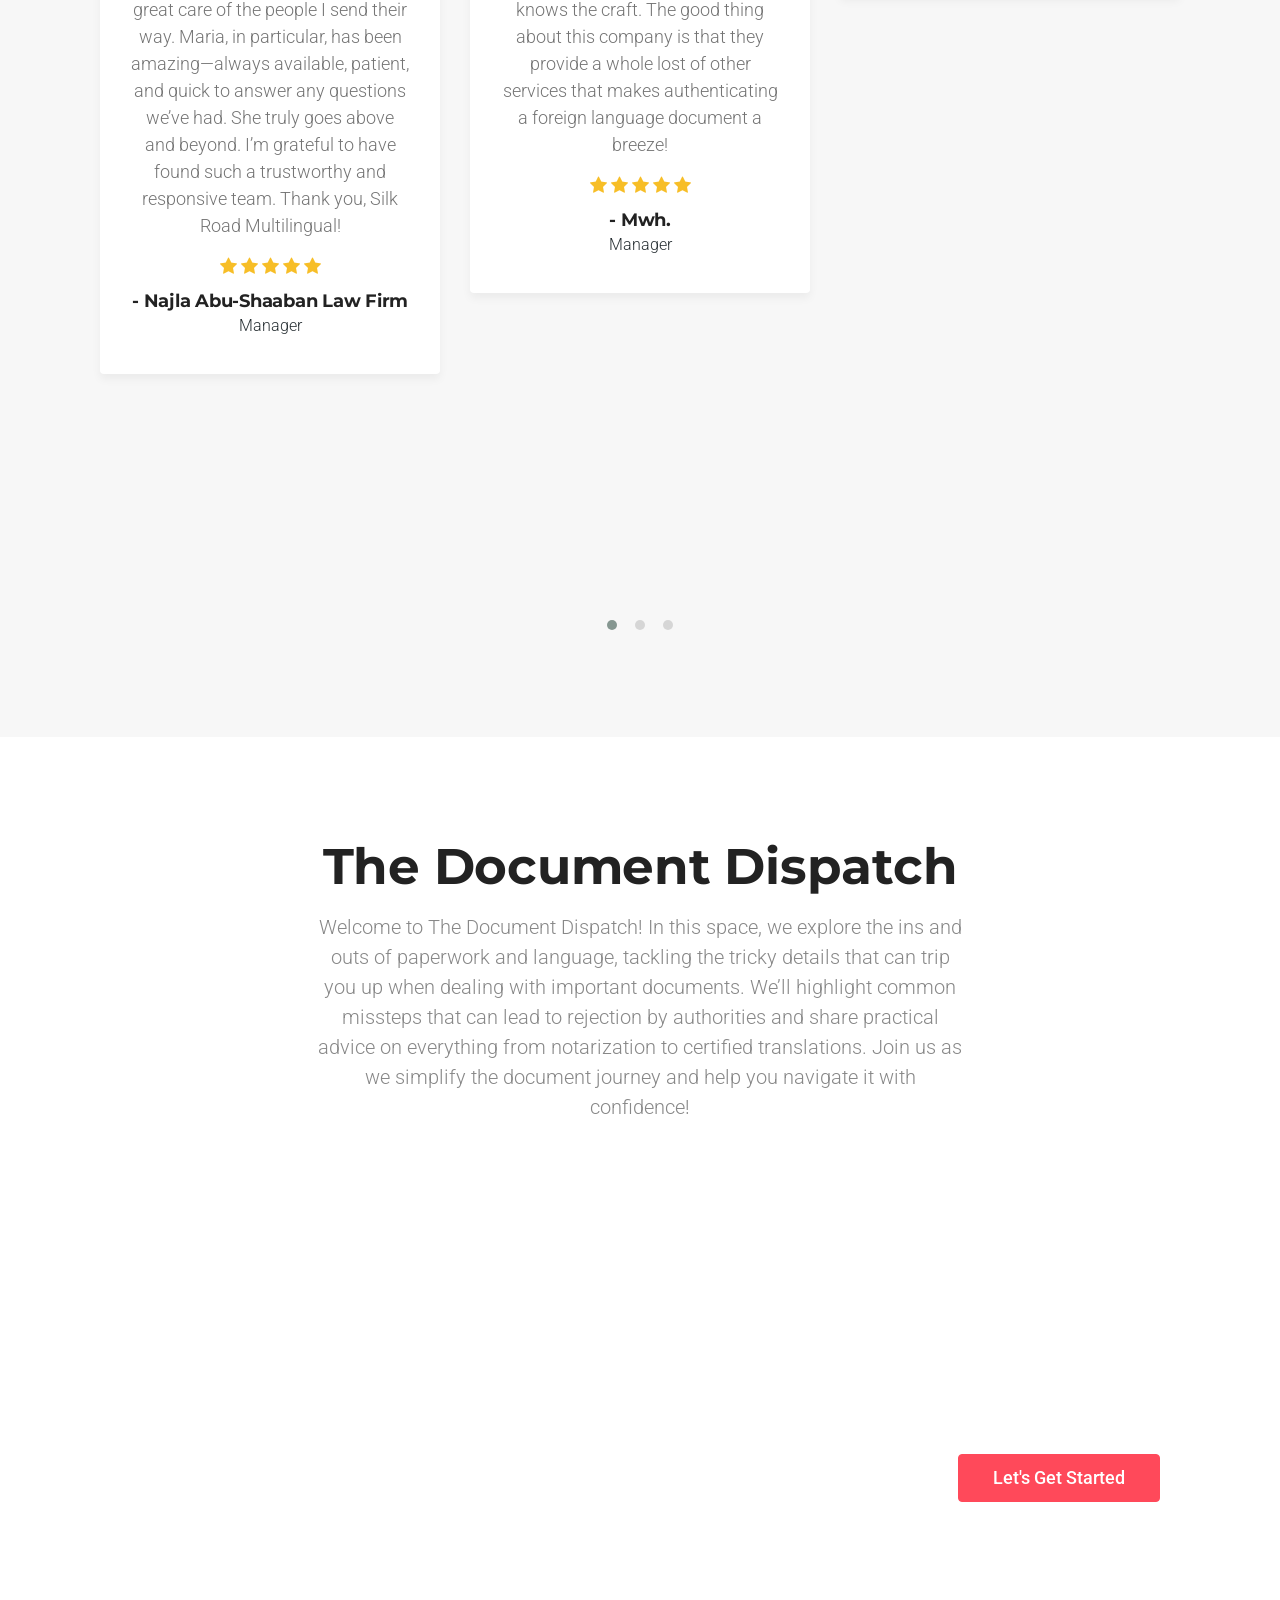
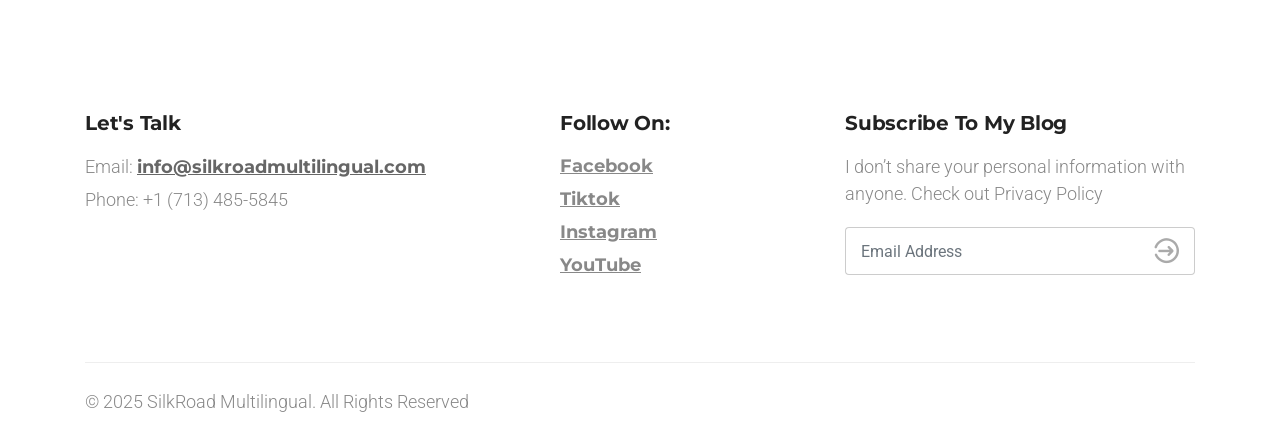
==== commit 605bb4cb: "some fixes" ====
--- a/index.html
+++ b/index.html
@@ -299,7 +299,7 @@
 
 								    <!-- HEADER BUTTON -->
 								    <li class="nl-simple" aria-haspopup="true">
-								    	<a href="#footer-6" class="btn btn-theme tra-grey-hover last-link">Contact Me</a>
+								    	<a href="tel:+17134855845" class="btn btn-theme tra-grey-hover last-link">+1 (713) 485-5845</a>
 								    </li> 
 
 
@@ -505,7 +505,7 @@
 											<!--Ligula risus auctor tempus dolor feugiat lacinia purus ipsum undo primis
 	                                           suscipit and donec-->
 											Our services include the authentication and legalization of documents from embassies for countries outside the Hague Convention,
-											ensuring your paperwork meets international requirements efficiently and effectively
+											ensuring your paperwork meets international requirements efficiently and effectively.
 										</p>
 									</div>
 
@@ -1298,8 +1298,8 @@
 						<div class="col-lg-4">
 							<div class="cta-6-btn text-right">
 								<div class="btns-group">
-									<a href="tel:123456789" class="btn btn-md btn-tra-white white-hover">+1 (713) 485-5845</a>
-									<a href="mailto:info@mail.com" class="btn btn-md btn-theme tra-white-hover">Let's Get Started</a>
+									<a href="tel:+17134855845" class="btn btn-md btn-tra-white white-hover">+1 (713) 485-5845</a>
+									<a href="mailto:info@silkroadmultilingual.com" class="btn btn-md btn-theme tra-white-hover">Let's Get Started</a>
 								</div>
 							</div>
 						</div>	
--- a/css/responsive.css
+++ b/css/responsive.css
@@ -629,7 +629,7 @@
 
   .wsmenu > .wsmenu-list > li a.btn.btn-tra-white { background-color: #eee; border-color: #eee; color: #666; }
   .wsmobileheader .smllogo { display: block; margin-top: 17px; padding-left: 28px; }
-  .smllogo img { width: auto; max-width: inherit; max-height: 46px; }
+  .smllogo img { height: 55px; width: auto; }
 
   /*------------------------------------------*/
   /*   HERO   
@@ -1240,7 +1240,8 @@
 
   .wsmenu > .wsmenu-list > li a.btn.btn-tra-white { background-color: #eee; border-color: #eee; color: #666; }
   .wsmobileheader .smllogo { display: block; margin-top: 17px; padding-left: 18px; }
-  .smllogo img { width: auto; max-width: inherit; max-height: 46px; }
+  .smllogo img { height: 55px; /* задаёт точный размер */
+    width: auto; }
 
   /*------------------------------------------*/
   /*   HERO   
@@ -2080,7 +2081,8 @@
   /*------------------------------------------*/
 
   .wsmobileheader .smllogo { display: block; margin-top: 20px; padding-left: 18px; }
-  .smllogo img { width: auto; max-width: inherit; max-height: 40px; }
+  .smllogo img { height: 55px; /* задаёт точный размер */
+    width: auto; }
 
   /*------------------------------------------*/
   /*   HERO   
@@ -2659,7 +2661,7 @@
   /*------------------------------------------*/
 
   .wsmobileheader .smllogo { display: block; margin-top: 20px; padding-left: 18px; }
-  .smllogo img { width: auto; max-width: inherit; max-height: 40px; }
+  .smllogo img { height: 55px; width: auto; }
 
   /*------------------------------------------*/
   /*   HERO   
@@ -3252,7 +3254,8 @@
   /*------------------------------------------*/
 
   .wsmobileheader .smllogo { display: block; margin-top: 20px; padding-left: 18px; }
-  .smllogo img { width: auto; max-width: inherit; max-height: 40px; }
+  .smllogo img { height: 55px; /* задаёт точный размер */
+    width: auto; }
 
   /*------------------------------------------*/
   /*   HERO   
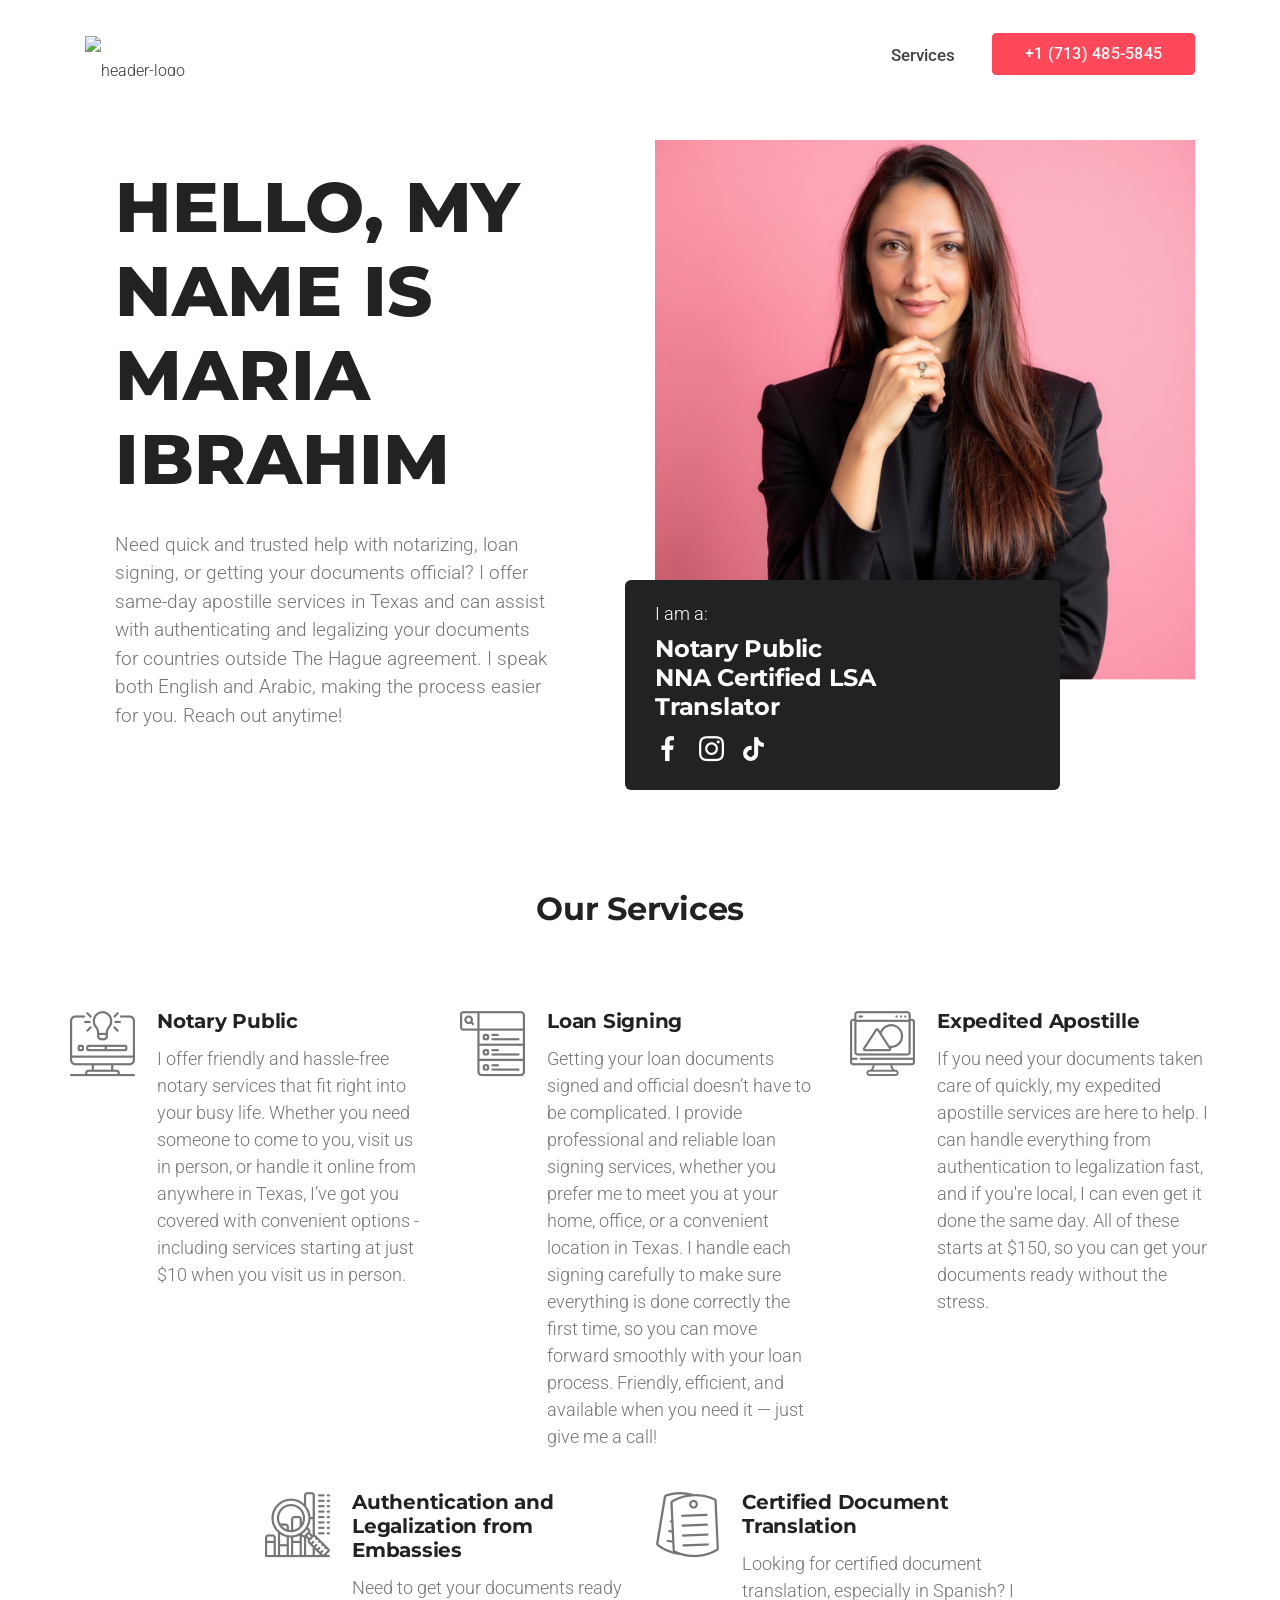
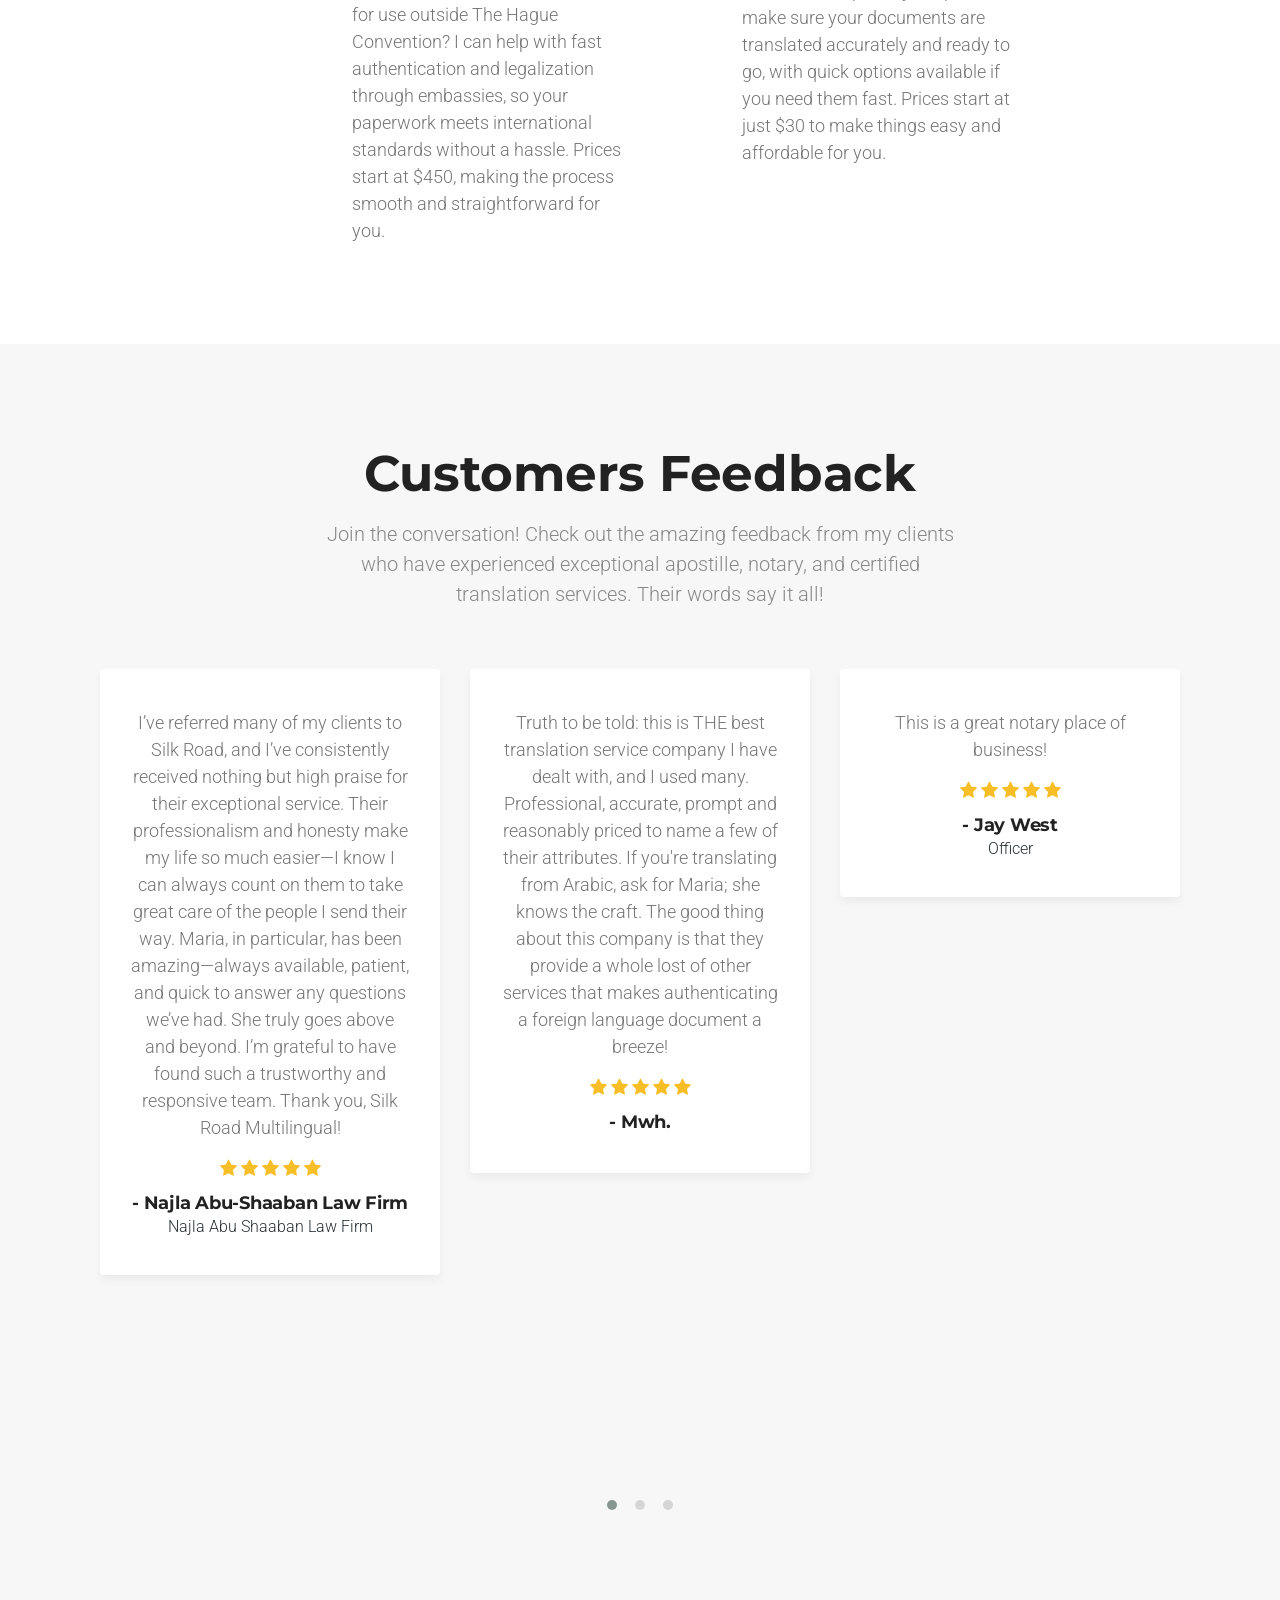
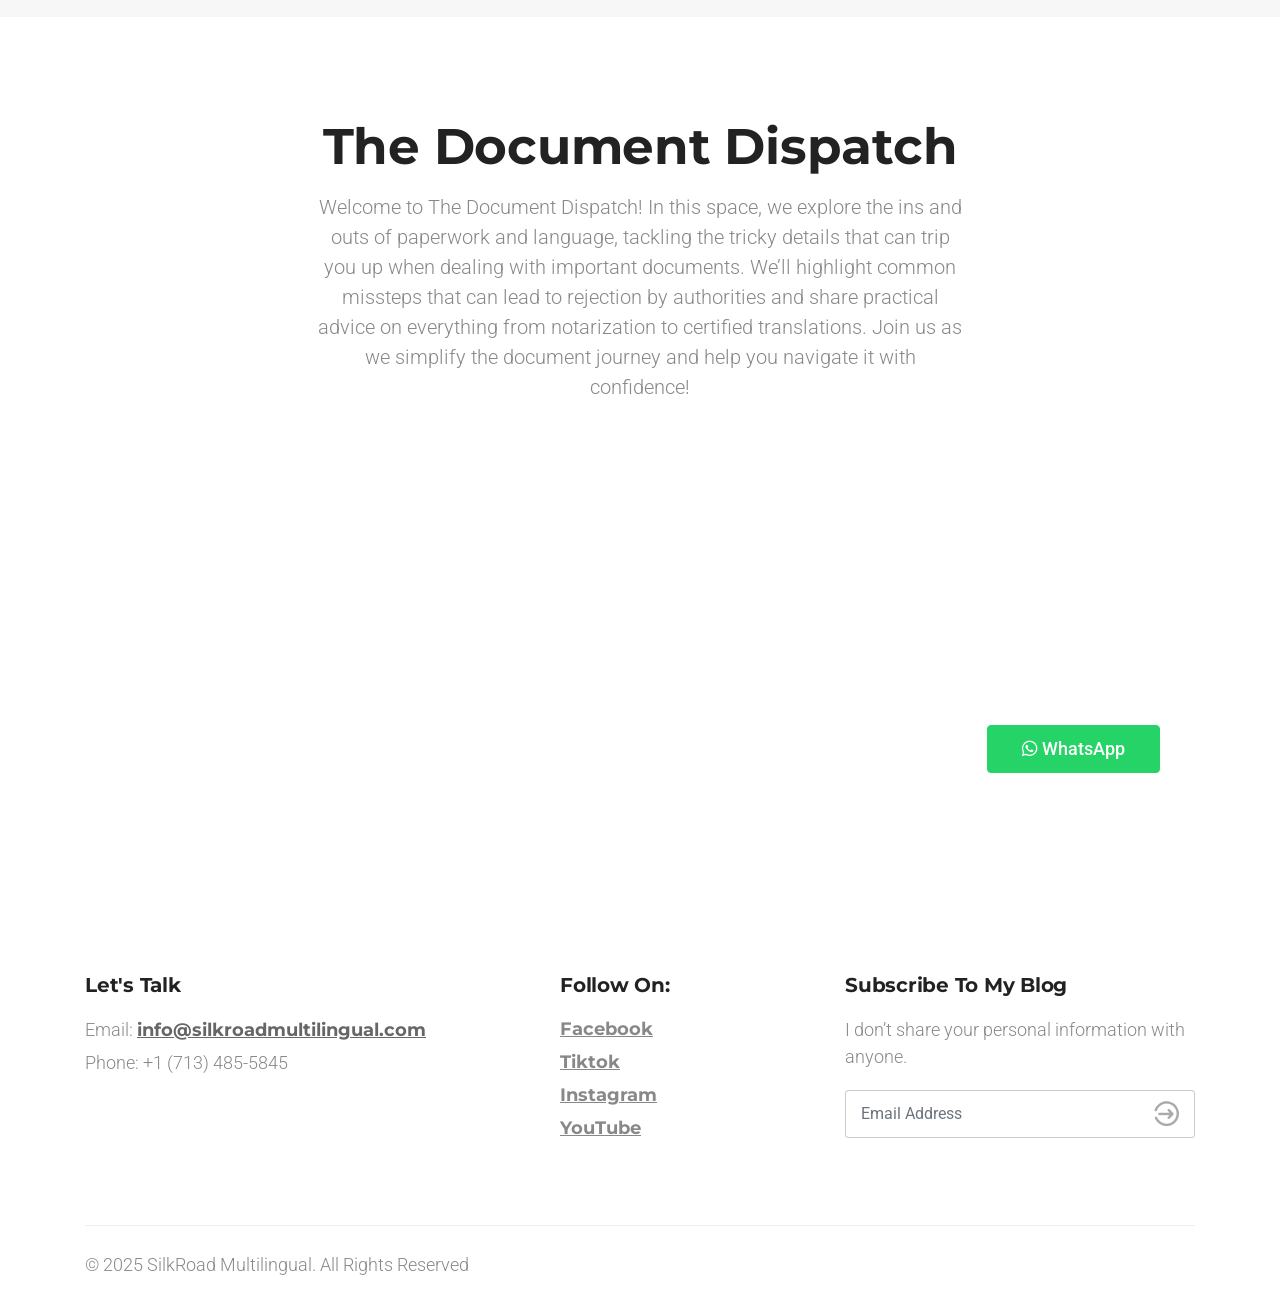
==== commit d924bf96: "some fixes" ====
--- a/index.html
+++ b/index.html
@@ -13,12 +13,12 @@
 		<meta charset="utf-8">
 		<meta http-equiv="X-UA-Compatible" content="IE=edge"/>
 		<meta name="author" content="Jthemes"/>	
-		<meta name="description" content="PowerNode - Premium Multi-Purpose Landing Page Template"/>
+		<meta name="description" content="SilkRoad Multilingual - Maria Ibrahim"/>
 		<meta name="keywords" content="HTML5 template, Jthemes, Multi-Purpose, Startup, One Page, Landing, Business, Creative, Corporate, Agency Template, Project, Mobile App">	
 		<meta name="viewport" content="width=device-width, initial-scale=1.0"/>
 				
   		<!-- SITE TITLE -->
-		<title>PowerNode - Premium Multi-Purpose Landing Page Template</title>
+		<title>SilkRoad Multilingual</title>
 							
 		<!-- FAVICON AND TOUCH ICONS -->
 		<link rel="shortcut icon" href="images/icon.png" type="image/x-icon">
@@ -38,6 +38,7 @@
 				
 		<!-- FONT ICONS -->
 		<link href="css/flaticon.css" rel="stylesheet">
+		<link rel="stylesheet" href="https://cdnjs.cloudflare.com/ajax/libs/font-awesome/6.5.0/css/all.min.css">
 
 		<!-- PLUGINS STYLESHEET -->
 		<link href="css/menu.css" rel="stylesheet">	
@@ -334,35 +335,36 @@
 
 						
 						<!-- HERO TEXT -->
-						<div class="col-md-7 col-lg-7">
+						<div class="col-md-6 col-lg-6">
 							<div class="hero-26-txt pc-30 wow fadeInUp" data-wow-delay="0.6s">
 
 								<h2 class="h2-title-sm">Hello, my name is Maria <br> Ibrahim</h2>
 
 								<!-- Text -->
-								<p class="p-lg grey-color">Contact me for fast and reliable notary, loan signing,
-									and apostille services, including same-day apostille processing in Texas
-									and assistance with document authentication and legalization for non-Hague countries,
-									all offered in English and Arabic.
+								<p class="p-lg grey-color">Need quick and trusted help with notarizing, loan signing,
+									or getting your documents official? I offer same-day apostille services in Texas and
+									can assist with authenticating and legalizing your documents for countries outside
+									The Hague agreement. I speak both English and Arabic, making the process easier for
+									you. Reach out anytime!
 								</p>
 							</div>
 						</div>
 
 
 						<!-- HERO IMAGE -->
-						<div class="col-md-5 col-lg-5">	
+						<div class="col-md-6 col-lg-6">
 							<div class="hero-26-img rel text-center wow fadeInLeft" data-wow-delay="0.6s">
 
 								<!-- Image -->
 								<img class="img-fluid" src="images/MariaIbrahim.png" alt="hero-image">
 
 								<!-- Image Data -->
-								<div class="hero-26-data text-left white-color bg-deepdark radius-06"> 
+								<div class="hero-26-data text-left white-color bg-deepdark radius-06">
 
 									<p class="p-md">I am a:</p>
 									<h5 class="h5-md">Notary Public<br>
-										NNA Certified Loan Signing Agent<br>
-										CHI™ - Arabic</h5>
+										NNA Certified LSA<br>
+										Translator</h5>
 
 									<ul class="clearfix ico-25">								
 										<li>
@@ -434,8 +436,11 @@
 										<p class="p-md grey-color">
 											<!--Ligula risus auctor tempus dolor feugiat lacinia purus ipsum undo primis-->
 											<!--suscipit and donec-->
-											Experience professional and convenient notary public services, including mobile notary and in-person notary options,
-											as well as remote online notary (RON) solutions tailored to your needs—available near you in Texas with affordable rates.
+											I offer friendly and hassle-free notary services that fit right into your
+											busy life. Whether you need someone to come to you, visit us in person,
+											or handle it online from anywhere in Texas, I’ve got you covered with
+											convenient options - including services starting at just $10 when you
+											visit us in person.
 										</p>
 									</div>
 
@@ -457,8 +462,13 @@
 										<p class="p-md grey-color">
 											<!--Ligula risus auctor tempus dolor feugiat lacinia purus ipsum undo primis-->
 											<!--suscipit and donec-->
-											As a dedicated loan signing agent, I specialize in providing reliable and efficient real estate notary
-											services to ensure a smooth signing process for your important transactions.
+											Getting your loan documents signed and official doesn’t have to be
+											complicated. I provide professional and reliable loan signing services,
+											whether you prefer me to meet you at your home, office, or a convenient
+											location in Texas. I handle each signing carefully to make sure everything
+											is done correctly the first time, so you can move forward smoothly with your
+											loan process. Friendly, efficient, and available when you need it —
+											just give me a call!
 										</p>
 									</div>
 
@@ -480,8 +490,11 @@
 										<p class="p-md grey-color">
 											<!--Ligula risus auctor tempus dolor feugiat lacinia purus ipsum undo primis-->
 											<!--suscipit and donec-->
-											Our expedited apostille services guarantee fast processing of your documents, including document authentication and legalization,
-											with the assurance of same-day service for local needs and quick turnaround times for out-of-state requests.
+											If you need your documents taken care of quickly, my expedited apostille
+											services are here to help. I can handle everything from authentication to
+											legalization fast, and if you're local, I can even get it done the same day.
+											All of these starts at $150, so you can get your documents ready without the
+											stress.
 										</p>
 									</div>
 
@@ -504,8 +517,10 @@
 										<p class="p-md grey-color">
 											<!--Ligula risus auctor tempus dolor feugiat lacinia purus ipsum undo primis
 	                                           suscipit and donec-->
-											Our services include the authentication and legalization of documents from embassies for countries outside the Hague Convention,
-											ensuring your paperwork meets international requirements efficiently and effectively.
+											Need to get your documents ready for use outside The Hague Convention?
+											I can help with fast authentication and legalization through embassies,
+											so your paperwork meets international standards without a hassle. Prices
+											start at $450, making the process smooth and straightforward for you.
 										</p>
 									</div>
 
@@ -527,7 +542,10 @@
 										<p class="p-md grey-color">
 											<!--Ligula risus auctor tempus dolor feugiat lacinia purus ipsum undo primis-->
 											<!--suscipit and donec-->
-											Offering certified document translation services, including Arabic document translation, we ensure your documents are accurately translated and ready for use, along with quick translation options for your convenience.
+											Looking for certified document translation, especially in Spanish?
+											I make sure your documents are translated accurately and ready to go,
+											with quick options available if you need them fast. Prices start at just
+											$30 to make things easy and affordable for you.
 										</p>
 									</div>
 
@@ -751,70 +769,6 @@
 
 <!--			</section>	&lt;!&ndash; END GALLERY-4 &ndash;&gt;-->
 
-
-
-
-			<!-- CONTENT-12
-			============================================= -->
-			<section id="content-12" class="pt-100 content-section division">
-			 	<div class="container">
-
-
-			 		<!-- TEXT BLOCK -->	
-			 		<div class="row">
-			 			<div class="col-md-11 col-lg-8 col-xl-7">
-			 				<div class="txt-block">	
-
-			 					<!-- Section ID -->
-								<div class="section-id grey-color">SERVICES, FEES, & PROCESSING TIME</div>
-
-								<!-- Title -->
-								<!--<h3 class="h3-sm">Fresh ideas. Thoughtful design. Measurable results</h3>-->
-								<h3 class="h3-sm">Hassel Free. Affordable pricing. Fast turnaround.</h3>
-
-								<!-- Text -->
-								<p class="p-md grey-color">
-									<!--Aliqum  mullam blandit and tempor sapien gravida donec and ipsum porta justo. Velna-->
-									<!--vitae auctor and congue magna nihil impedit ligula and risus mauris-->
-									Experience hassle-free apostille, notary, and certified translation services with
-									clear pricing and swift turnaround times tailored to your unique needs.
-								</p>
-
-							</div>
-					 	</div>	
-			 		</div>	
-
-
-			 		<!-- IMAGE BLOCK -->
-			 		<div class="row">
-						<div class="col-md-12">
-							<div class="img-block rel text-center">
-
-								<!-- Image -->
-								<img class="img-fluid" src="images/collage-girl.png" alt="content-image">
-
-								<!-- Text Block -->
-								<div class="content-12-txt bg-01 white-color">
-
-									<!-- Title -->	
-									<h4 class="h4-sm">Creative solutions, handled with care</h4>	
-
-									<!-- Text -->
-									<p class="p-md">Leave the document hassles to me, so you can focus on what you love most.
-										I’ll handle the details with care and expertise.
-									</p>	
-
-								</div>
-
-							</div>
-						</div>
-					</div>
-
-
-			 	</div>      <!-- End container -->
-			</section>	 <!-- END CONTENT-12 -->
-
-
 			<!-- TESTIMONIALS-3
 			============================================= -->
 			<section id="reviews-3" class="bg-lightgrey wide-100 reviews-section division">
@@ -873,7 +827,7 @@
 
 										<!-- Testimonial Author -->
 										<h6 class="h6-sm">- Najla Abu-Shaaban Law Firm</h6>
-										<p class="p-sm">Manager</p>	
+										<p class="p-sm">Najla Abu Shaaban Law Firm</p>
 
 									</div>	
 
@@ -906,7 +860,7 @@
 										<!-- Testimonial Author -->
 										<!--<h6 class="h6-sm">- Wendy T.</h6>-->
 										<h6 class="h6-sm">- Mwh.</h6>
-										<p class="p-sm">Manager</p>
+
 
 									</div>	
 
@@ -971,7 +925,6 @@
 										<!-- Testimonial Author -->
 										<!--<h6 class="h6-sm">- Scott Boxer</h6>-->
 										<h6 class="h6-sm">- Tamirayehu Cherinet</h6>
-										<p class="p-sm">Manager</p>
 
 									</div>
 
@@ -1003,7 +956,6 @@
 
 										<!-- Testimonial Author -->
 										<h6 class="h6-sm">- Houda K. Chograni</h6>
-										<p class="p-sm">Manager</p>
 
 									</div>
 
@@ -1036,7 +988,6 @@
 										<!-- Testimonial Author -->
 										<!--<h6 class="h6-sm">- Leslie D.</h6>-->
 										<h6 class="h6-sm">- Oxana Limareva.</h6>
-										<p class="p-sm">Manager</p>
 
 									</div>
 
@@ -1072,42 +1023,10 @@
 										<!-- Testimonial Author -->
 										<!--<h6 class="h6-sm">- Marisol19</h6>-->
 										<h6 class="h6-sm">- Nabil Kabire</h6>
-										<p class="p-sm">Internet Surfer</p>
 
 									</div>
 
 								</div>	<!-- END TESTIMONIAL #7 -->
-
-
-								<!-- TESTIMONIAL #8 -->
-								<div class="review-3 radius-04">
-
-									<!-- Testimonial Text -->
-									<div class="review-3-txt">
-
-										<!-- Text -->
-										<p class="p-md grey-color">Aliquam augue suscipit luctus neque purus ipsum neque dolor
-											primis libero tempus at blandit posuere varius magna
-										</p>
-
-										<!-- App Rating -->
-										<div class="app-rating ico-20 yellow-color">
-											<span class="flaticon-star"></span>
-											<span class="flaticon-star"></span>
-											<span class="flaticon-star"></span>
-											<span class="flaticon-star"></span>
-											<span class="flaticon-star-half-empty"></span>
-										</div>
-
-										<!-- Testimonial Author -->
-										<h6 class="h6-sm">- AJ</h6>
-										<p class="p-sm">Programmer</p>
-
-									</div>	
-
-								</div>	<!-- END TESTIMONIAL #8 -->
-
-							
 							</div>
 						</div>									
 					</div>	<!-- END TESTIMONIALS CONTENT --> 
@@ -1283,11 +1202,11 @@
 							<div class="cta-6-txt pc-20 mb-40 white-color">
 
 								<!-- Title -->
-								<h3 class="h3-xl">Your Documents, Done Right—Every Time.</h3>
+								<h3 class="h3-xl">Reach Out Today – Call or Text Me on WhatsApp!</h3>
 
 								<!-- Text -->
-								<p class="p-md">Unlock hassle-free notarization, swift apostille services, and accurate
-									certified translations—designed to meet your unique needs.
+								<p class="p-md">
+									Contact me for quick, professional assistance—your documents are in good hands!
 								</p>
 
 							</div>
@@ -1299,7 +1218,9 @@
 							<div class="cta-6-btn text-right">
 								<div class="btns-group">
 									<a href="tel:+17134855845" class="btn btn-md btn-tra-white white-hover">+1 (713) 485-5845</a>
-									<a href="mailto:info@silkroadmultilingual.com" class="btn btn-md btn-theme tra-white-hover">Let's Get Started</a>
+									<a href="https://wa.me/17134855845" class="btn btn-md btn-whatsapp tra-white-hover">
+										<i class="fab fa-whatsapp"></i> WhatsApp
+									</a>
 								</div>
 							</div>
 						</div>	
@@ -1364,7 +1285,7 @@
 									<!-- Title -->
 									<h6 class="h6-xl">Subscribe To My Blog</h6>
 
-									<p class="mb-20">I don’t share your personal information with anyone. Check out <a href="#">Privacy Policy</a></p>
+									<p class="mb-20">I don’t share your personal information with anyone.</p>
 
 									<!-- Newsletter Form Input -->
 									<form class="newsletter-form">
--- a/css/rose-theme.css
+++ b/css/rose-theme.css
@@ -8307,11 +8307,22 @@
 .scroll .btn-theme, 
 .white-color .btn-theme,
 .theme-hover:hover, 
-.scroll .theme-hover:hover, 
+.scroll .theme-hover:hover,
 .white-color .theme-hover:hover {
   color: #fff!important;
   background-color: #ff495a;
   border-color: #ff495a!important;
+}
+
+.btn-whatsapp {
+  color: #ffffff !important;
+  background-color: #25D366;
+  border-color: #25D366 !important;
+}
+
+.btn-whatsapp:hover {
+  background-color: #128C7E; /* чуть темнее при наведении */
+  border-color: #128C7E !important;
 }
 
 .btn-tra-theme, 
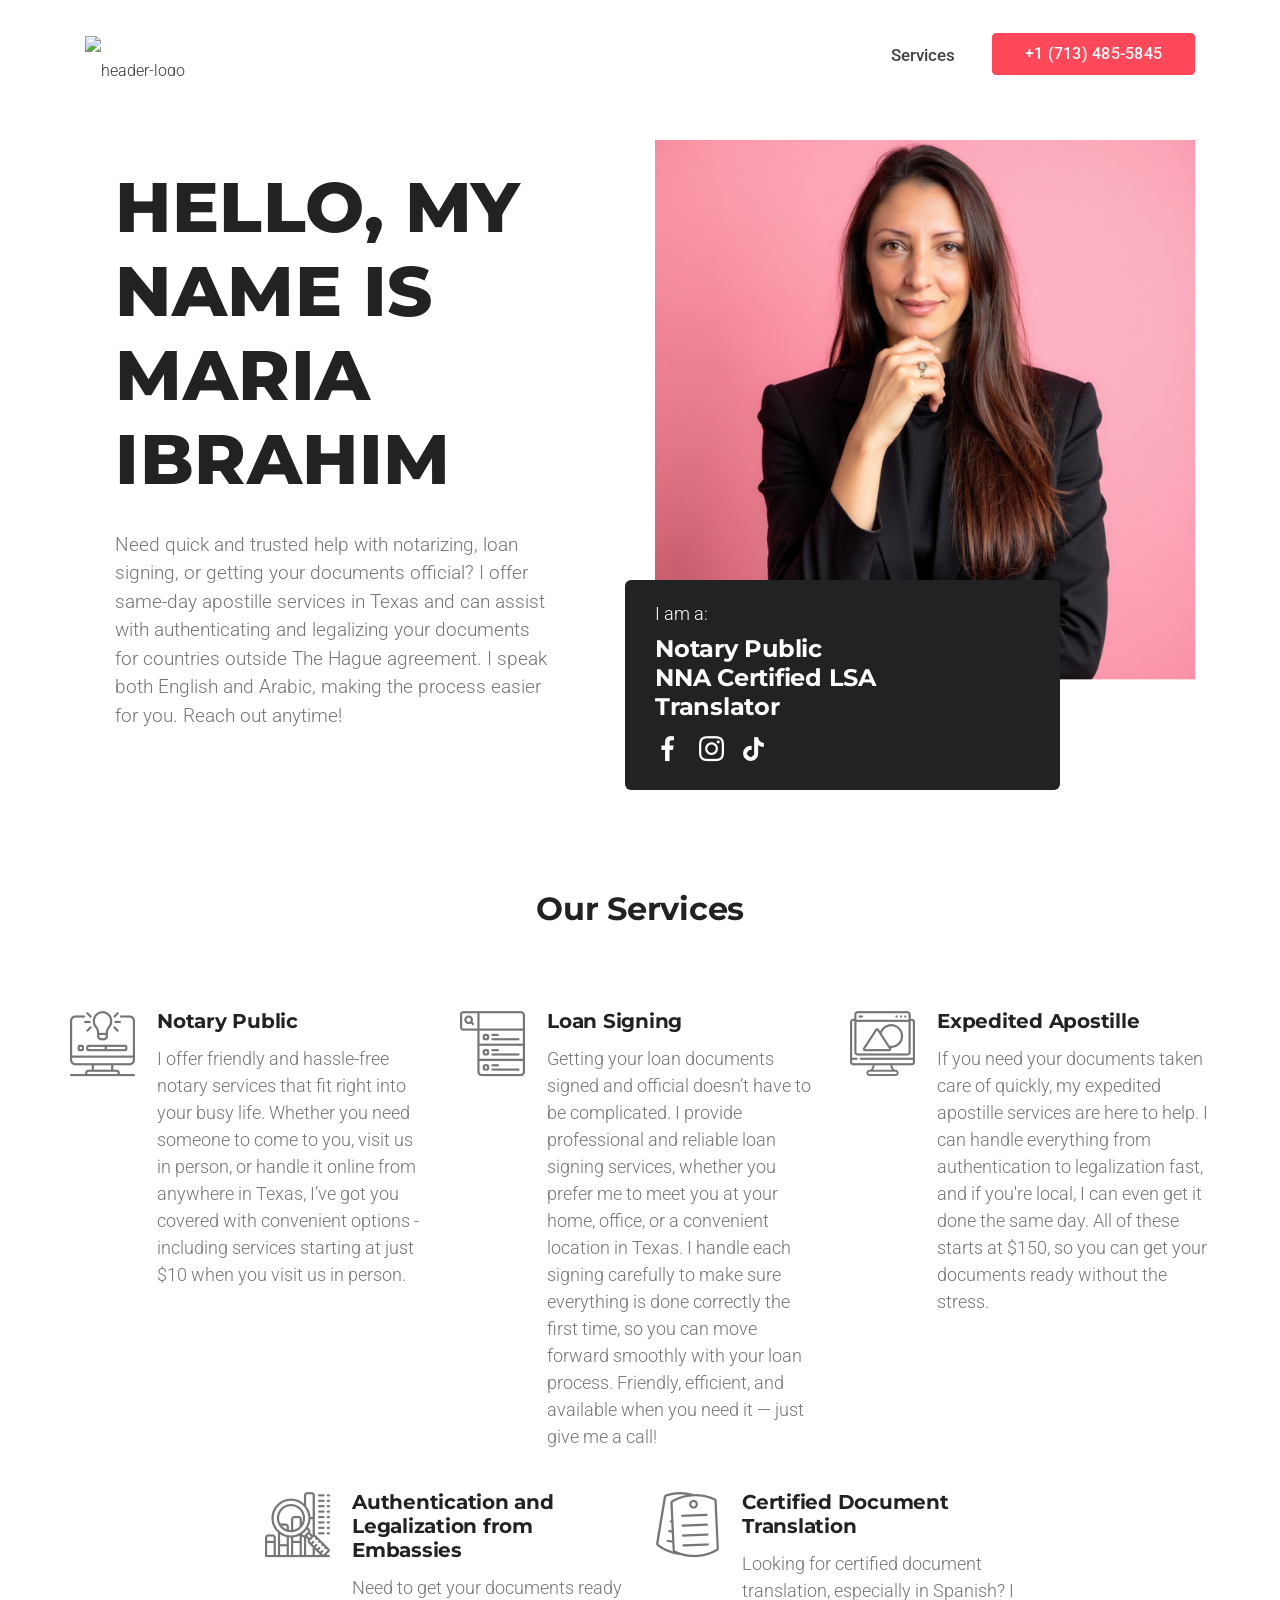
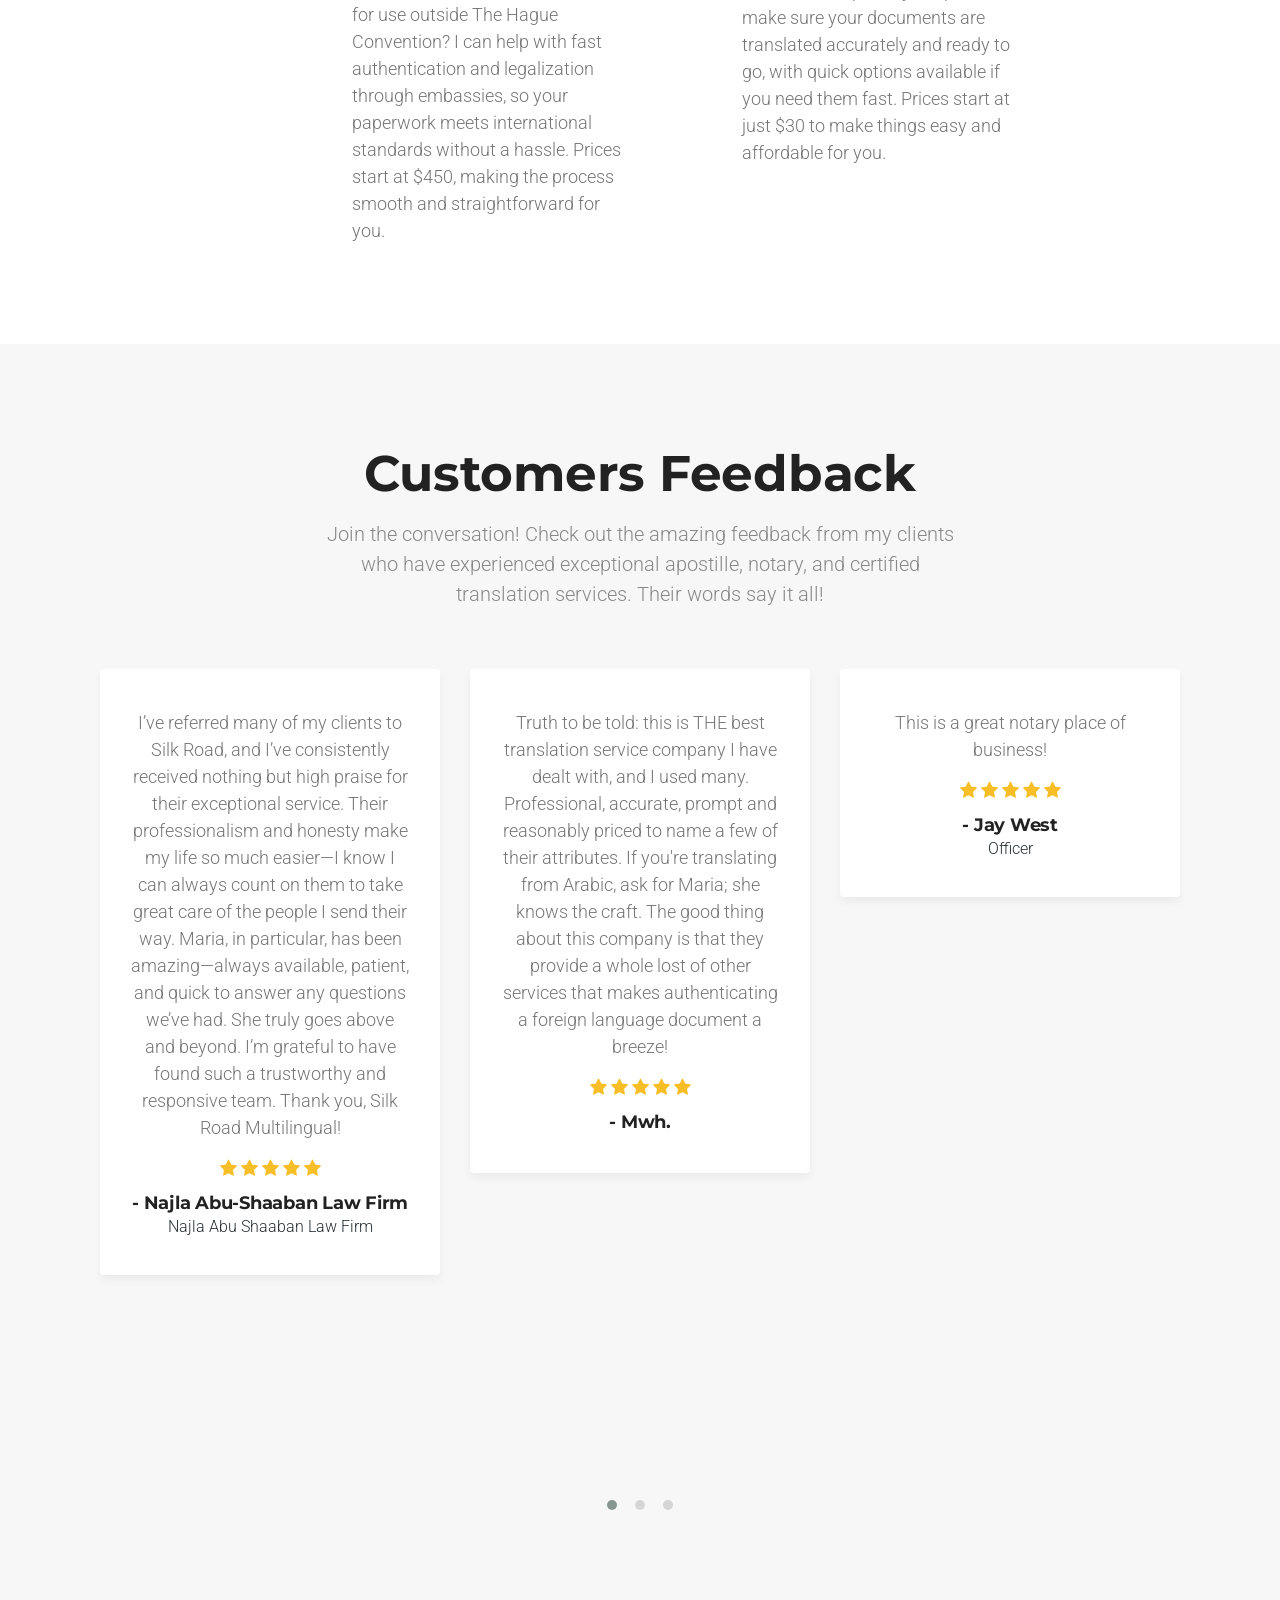
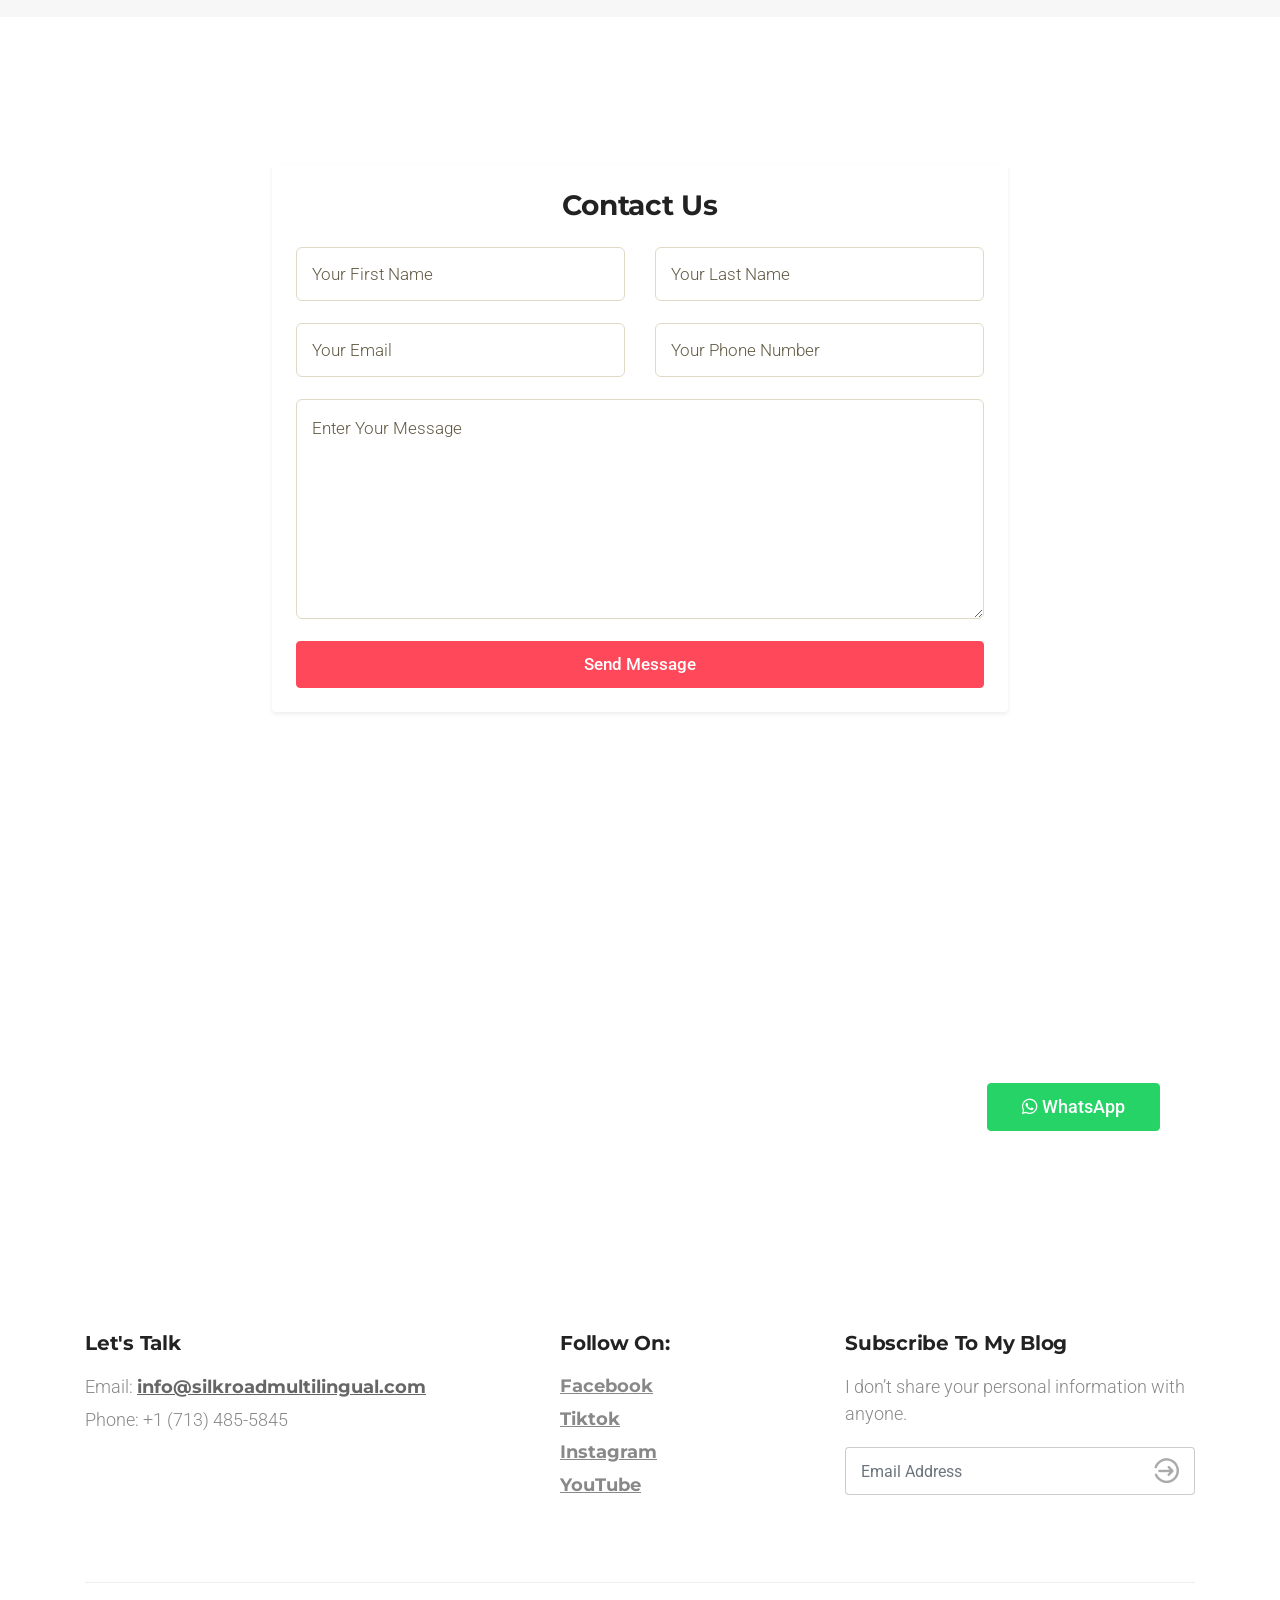
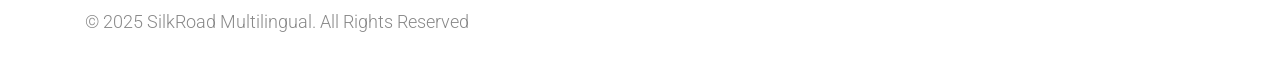
==== commit ff2be3f8: "some fixes" ====
--- a/index.html
+++ b/index.html
@@ -1047,19 +1047,39 @@
 					<!-- SECTION TITLE -->	
 					<div class="row">	
 						<div class="col-lg-10 offset-lg-1">
-							<div class="section-title text-center mb-60">		
-
-								<!-- Title 	-->	
-								<h2 class="h2-xs">The Document Dispatch</h2>
-
-								<!-- Text -->	
-								<p class="p-xl">Welcome to The Document Dispatch! In this space, we explore the ins and
-									outs of paperwork and language, tackling the tricky details that can trip you up
-									when dealing with important documents. We’ll highlight common missteps that can lead
-									to rejection by authorities and share practical advice on everything from notarization
-									to certified translations. Join us as we simplify the document journey and help you
-									navigate it with confidence!
-								</p>
+							<div class="section-title text-center mb-60">
+
+								<div class="container py-5">
+									<div class="row justify-content-center">
+										<div class="col-lg-10">
+											<div class="contact-form bg-white shadow-sm p-4 rounded">
+												<h3 class="mb-4">Contact Us</h3>
+												<form>
+													<div class="row g-3">
+														<div class="col-md-6">
+															<input type="text" class="form-control" placeholder="Your First Name" required>
+														</div>
+														<div class="col-md-6">
+															<input type="text" class="form-control" placeholder="Your Last Name" required>
+														</div>
+														<div class="col-md-6">
+															<input type="email" class="form-control" placeholder="Your Email" required>
+														</div>
+														<div class="col-md-6">
+															<input type="tel" class="form-control" placeholder="Your Phone Number" required>
+														</div>
+														<div class="col-12">
+															<textarea class="form-control" rows="5" placeholder="Enter Your Message" required></textarea>
+														</div>
+														<div class="col-12 text-center">
+															<button type="submit" class="btn btn-theme tra-grey-hover w-100">Send Message</button>
+														</div>
+													</div>
+												</form>
+											</div>
+										</div>
+									</div>
+								</div>
 									
 							</div>	
 						</div>
--- a/css/menu.css
+++ b/css/menu.css
@@ -1447,4 +1447,17 @@
   padding-left: 22px;
   padding-right: 22px;
 }
+}
+
+.form-control,
+.btn {
+  border: 1px solid #f4a300; /* золотистый */
+  border-radius: 0;
+}
+
+
+.contact-form {
+  background-color: #f4f9f9;
+  padding: 40px;
+  border-radius: 10px;
 }
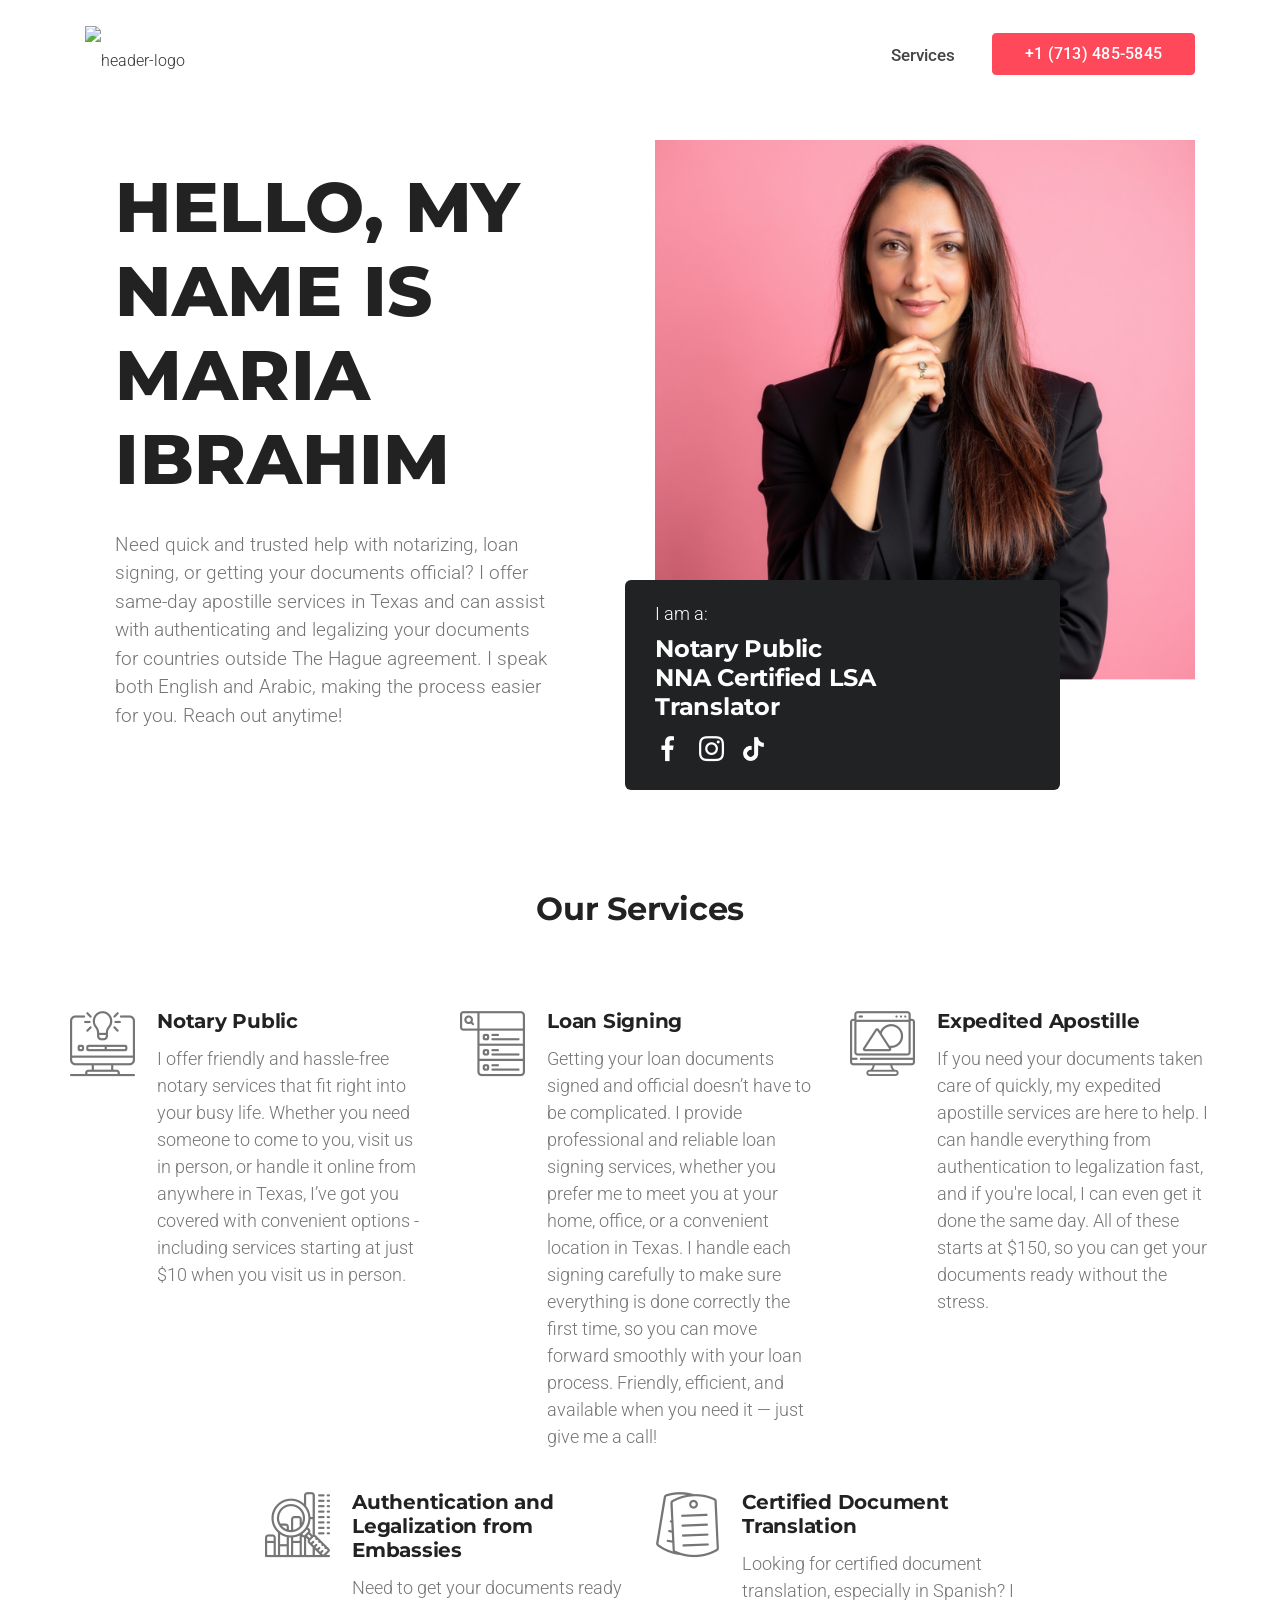
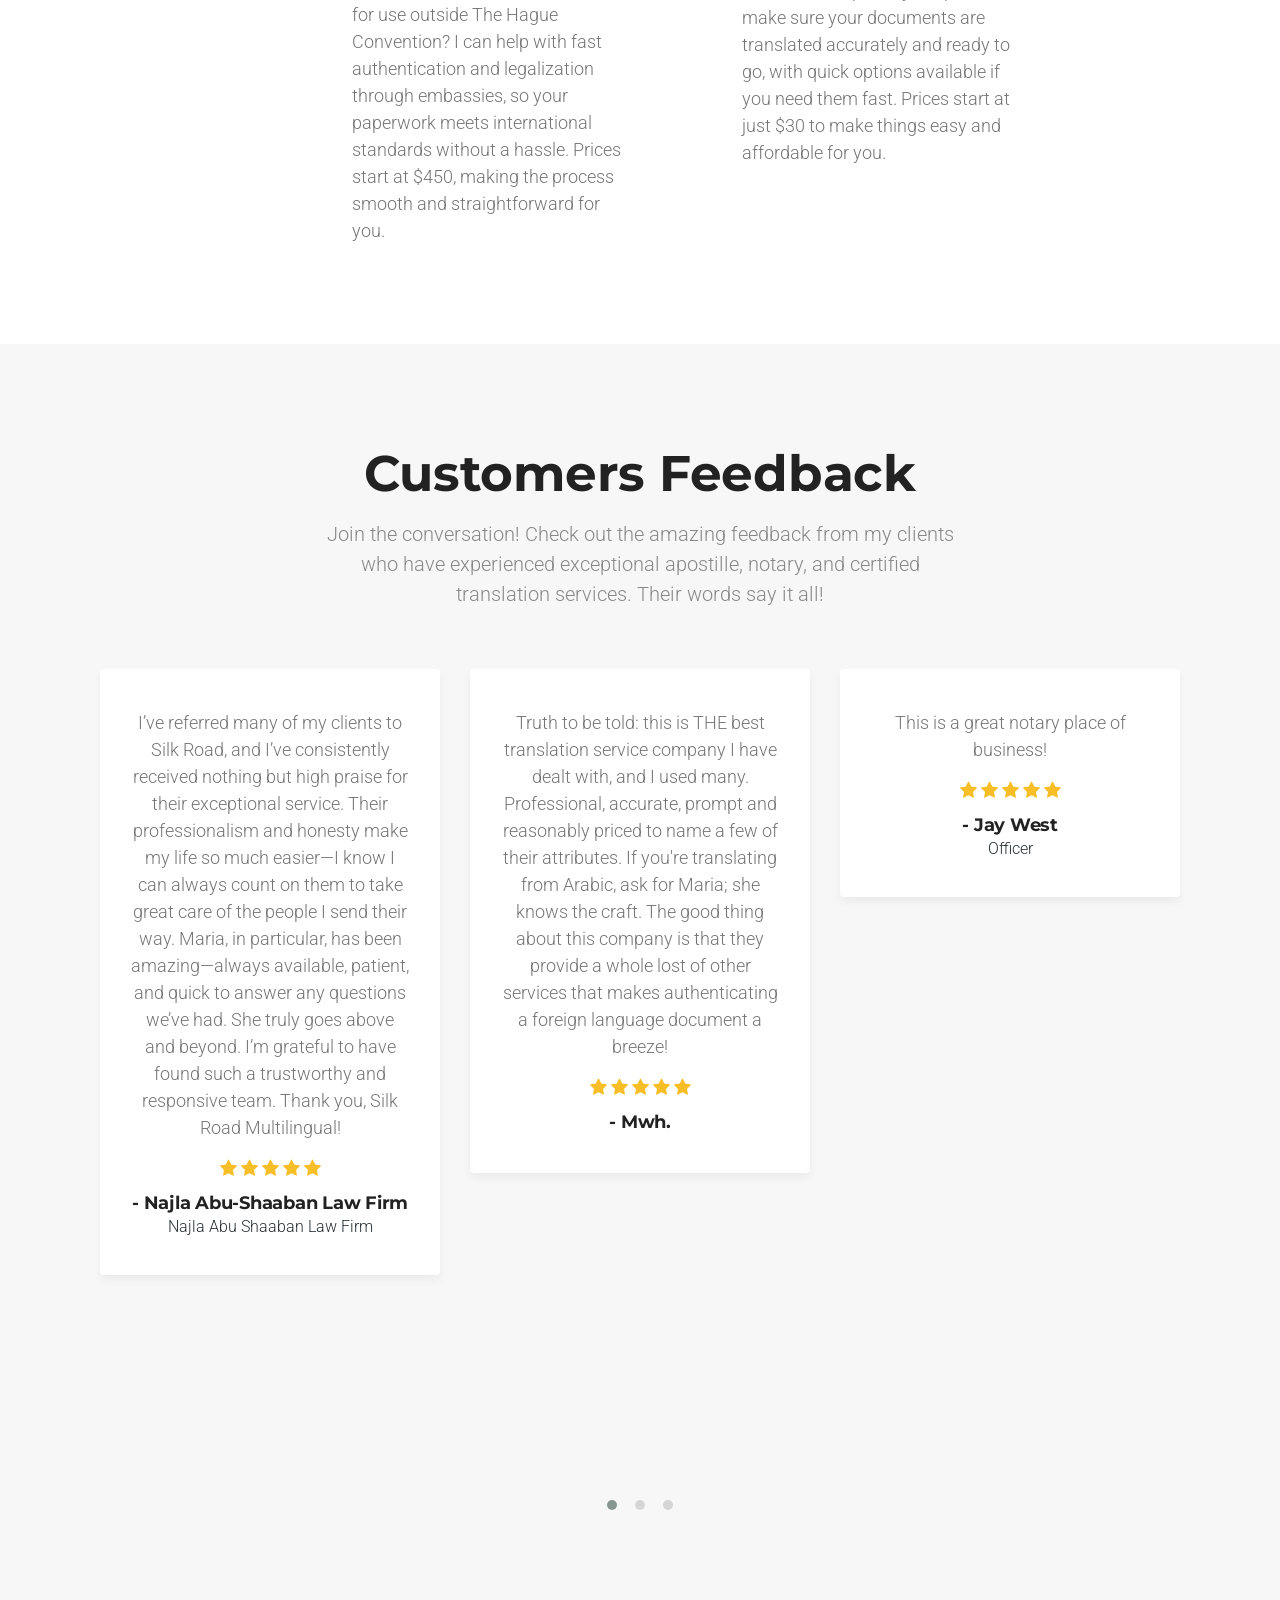
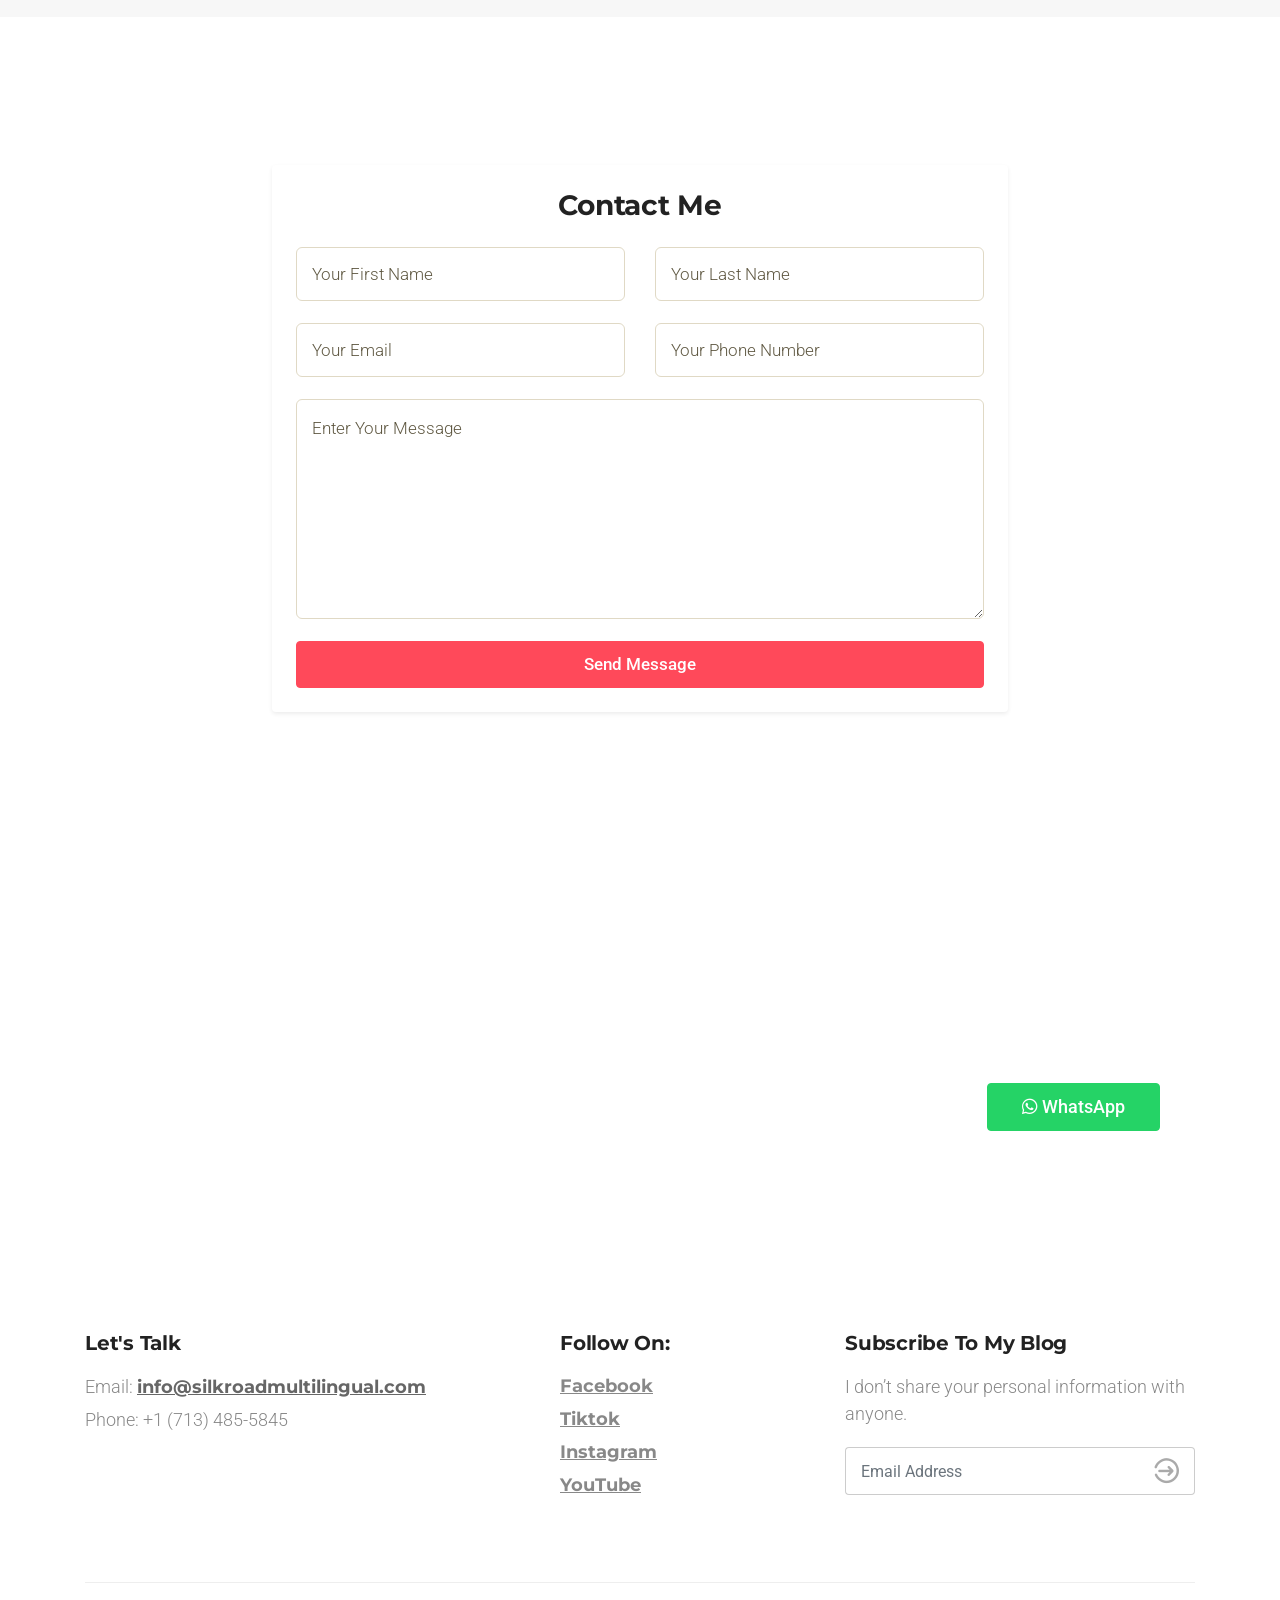
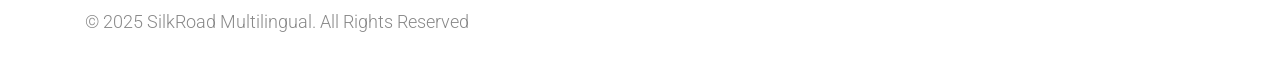
==== commit d9a97dde: "some fixes" ====
--- a/index.html
+++ b/index.html
@@ -1053,7 +1053,7 @@
 									<div class="row justify-content-center">
 										<div class="col-lg-10">
 											<div class="contact-form bg-white shadow-sm p-4 rounded">
-												<h3 class="mb-4">Contact Us</h3>
+												<h3 class="mb-4">Contact Me</h3>
 												<form>
 													<div class="row g-3">
 														<div class="col-md-6">
--- a/css/rose-theme.css
+++ b/css/rose-theme.css
@@ -1824,7 +1824,7 @@
 .desktoplogo img {
   width: auto;
   max-width: inherit;
-  max-height: 40px;
+  max-height: 60px;
 }
 
 /*------------------------------------------*/
